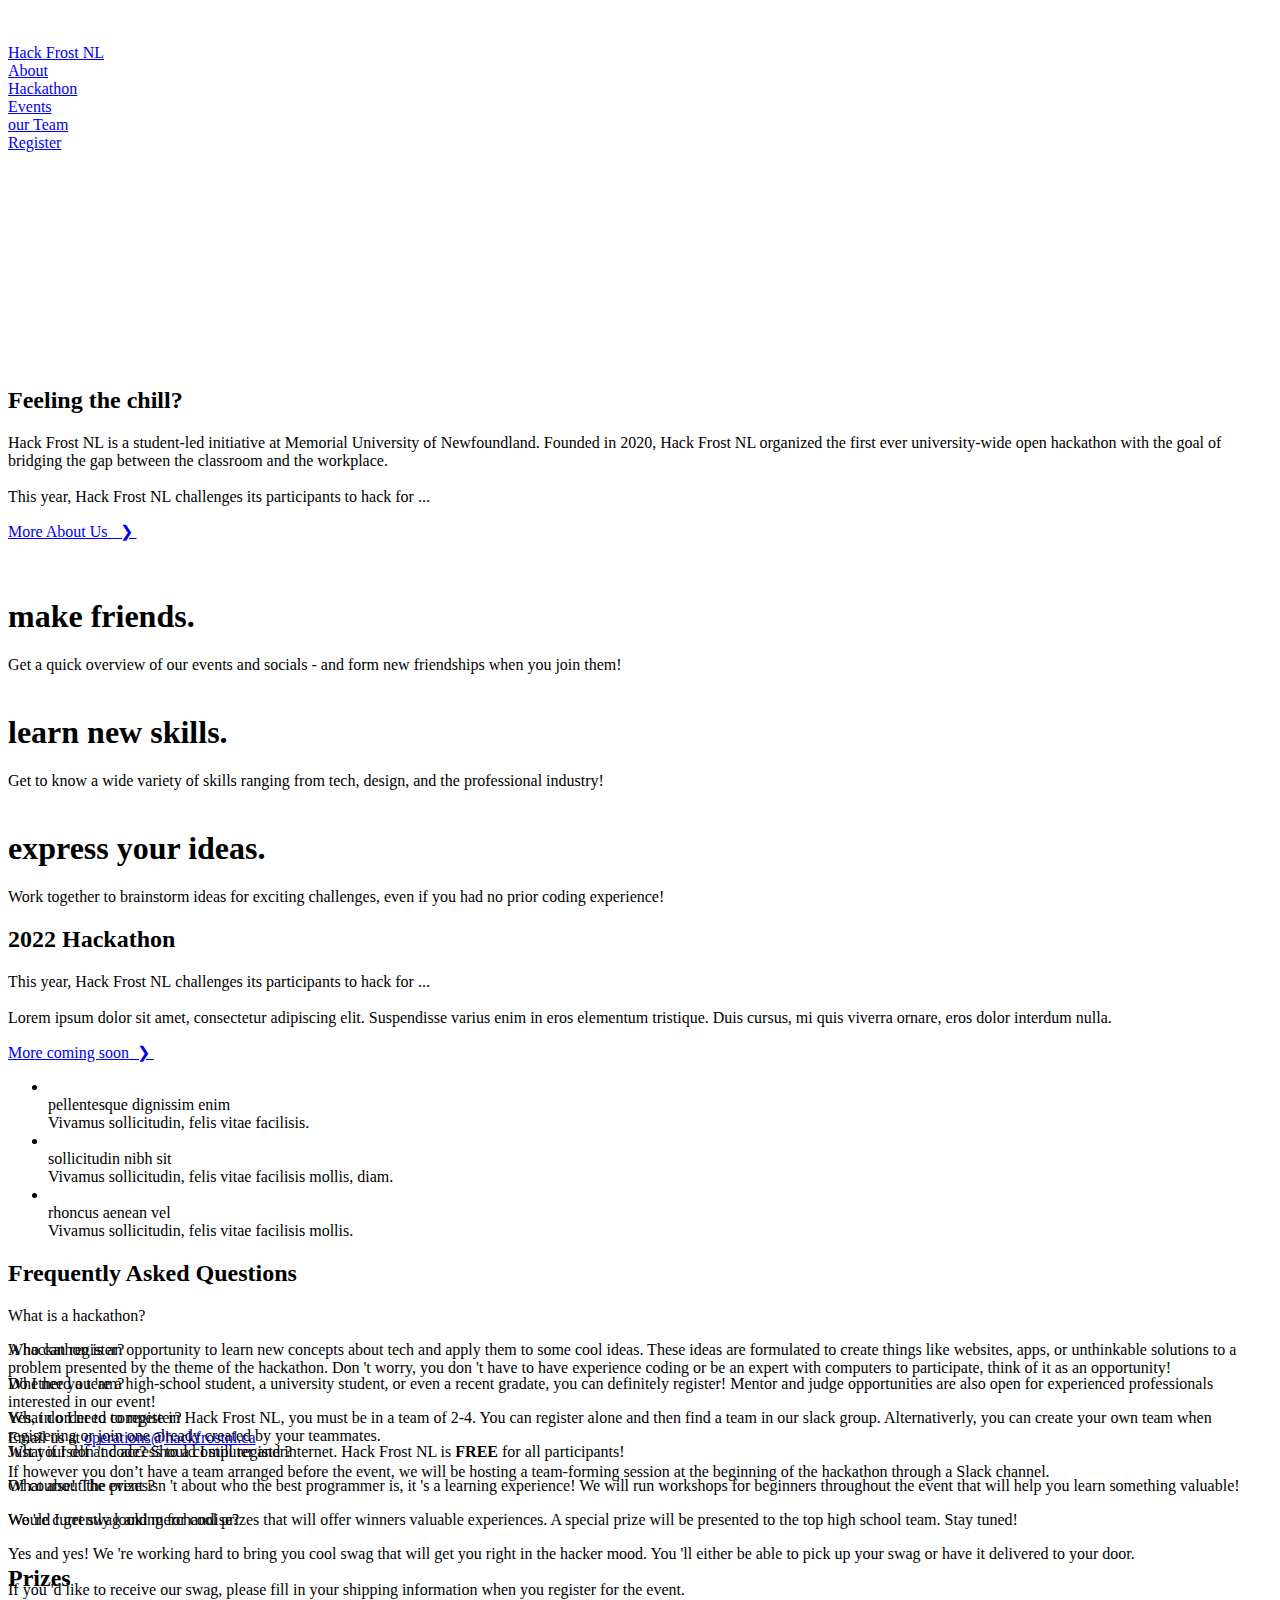
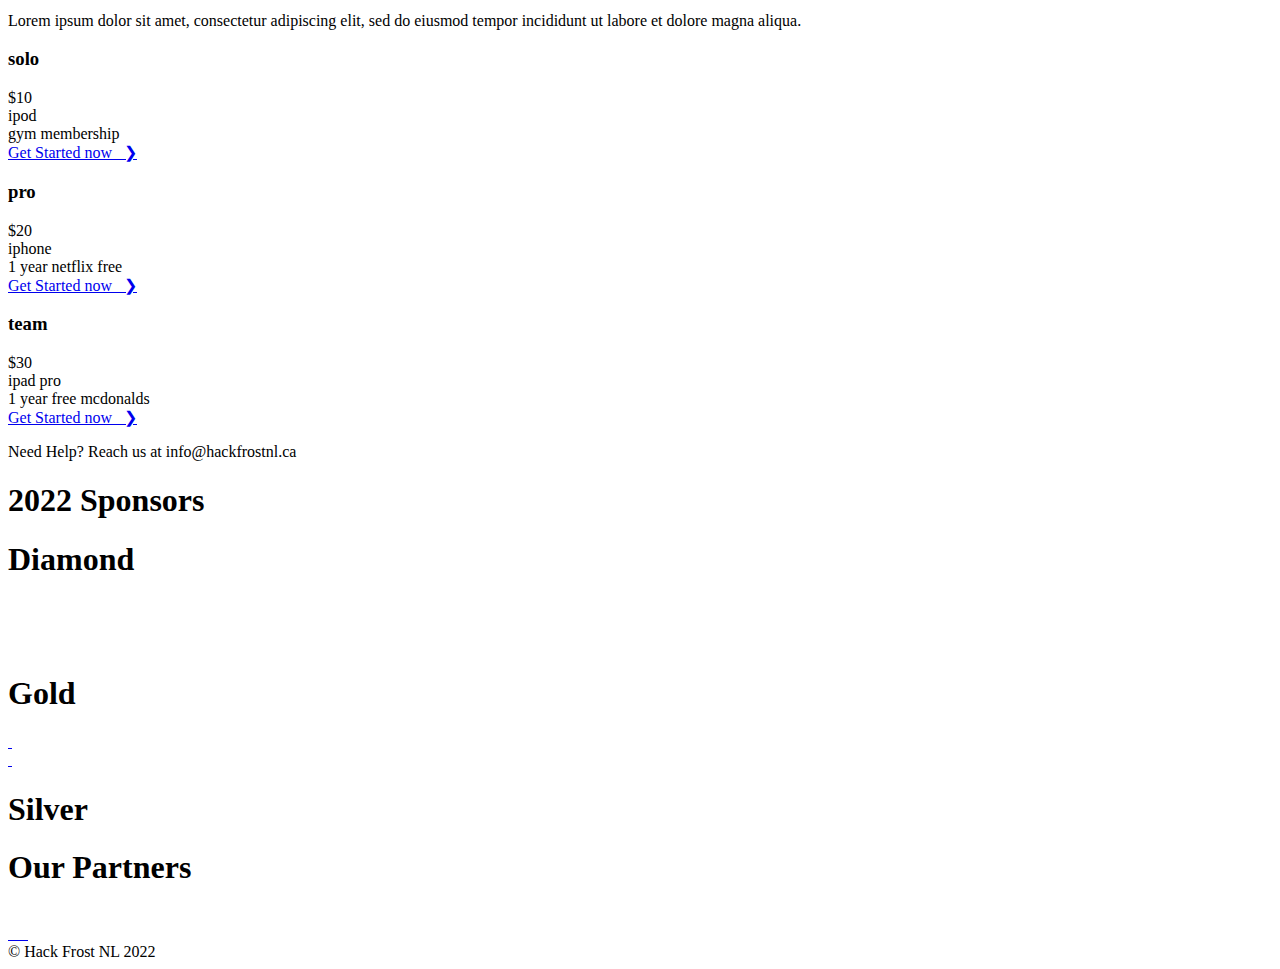
==== index.html @ 6a780b46 "Add files via upload" ====
<!DOCTYPE html>
<!-- This site was created in Webflow. http://www.webflow.com -->
<!-- Last Published: Mon Jan 17 2022 22:49:25 GMT+0000 (Coordinated Universal Time) -->
<html data-wf-domain="hackfrost-2022.webflow.io" data-wf-page="61a4808addbc083f709024c3" data-wf-site="61a4808addbc08ab609024ba" data-wf-status="1">
    <head>
        <meta charset="utf-8"/>
        <title>Terminal Responsive Website Template | Webflow Templates</title>
        <meta content="width=device-width, initial-scale=1" name="viewport"/>
        <meta content="Webflow" name="generator"/>
        <link href="https://uploads-ssl.webflow.com/61a4808addbc08ab609024ba/css/hackfrost-2022.webflow.ec57c3ea1.css" rel="stylesheet" type="text/css"/>
        <script src="https://ajax.googleapis.com/ajax/libs/webfont/1.6.26/webfont.js" type="text/javascript"></script>
        <script type="text/javascript">
            WebFont.load({
                google: {
                    families: ["Open Sans:300,300italic,400,400italic,600,600italic,700,700italic,800,800italic", "Montserrat:100,100italic,200,200italic,300,300italic,400,400italic,500,500italic,600,600italic,700,700italic,800,800italic,900,900italic", "Roboto:300,regular,500", "Roboto Slab:100,300,regular", "Roboto Condensed:regular,700", "Josefin Sans:100,200,300,regular,500,600,700"]
                }
            });
        </script>
        <!--[if lt IE 9]><script src="https://cdnjs.cloudflare.com/ajax/libs/html5shiv/3.7.3/html5shiv.min.js" type="text/javascript"></script><![endif]-->
        <script type="text/javascript">
            !function(o, c) {
                var n = c.documentElement
                  , t = " w-mod-";
                n.className += t + "js",
                ("ontouchstart"in o || o.DocumentTouch && c instanceof DocumentTouch) && (n.className += t + "touch")
            }(window, document);
        </script>
        <link href="https://uploads-ssl.webflow.com/61a4808addbc08ab609024ba/61a4808addbc0895009024c2_New%20icon.ico" rel="shortcut icon" type="image/x-icon"/>
        <link href="https://uploads-ssl.webflow.com/61a4808addbc08ab609024ba/61a4808addbc0864e09024d0_terminal-webclip.png" rel="apple-touch-icon"/>
    </head>
    <body>
        <div data-collapse="medium" data-animation="default" data-duration="400" data-easing="ease" data-easing2="ease" role="banner" class="navbar w-nav">
            <div class="div-block-4">
                <div class="nav-wrapper w-clearfix">
                    <div class="div-block-5">
                        <a href="/" data-w-id="ff1a1963-7598-8988-7259-1ef8862613ef" aria-current="page" class="nav-logo-link w-nav-brand w--current">
                            <div class="nav-logo nl-cream">
                                <img src="https://uploads-ssl.webflow.com/61a4808addbc08ab609024ba/61e5d3aaf0c689486ba1bd38_nl-only-cream.svg" loading="lazy" height="40" alt="" class="nl-only"/>
                            </div>
                            <div class="nav-logo nl-yellow">
                                <img src="https://uploads-ssl.webflow.com/61a4808addbc08ab609024ba/61e5d3aac125478322a89c17_nl-only-yellow.svg" loading="lazy" height="40" alt="" class="nl-only"/>
                            </div>
                            <div class="nav-text">
                                <div class="text-block-5">Hack Frost NL</div>
                            </div>
                        </a>
                    </div>
                    <nav role="navigation" class="nav-menu w-nav-menu">
                        <a data-w-id="a39bfe9f-7b01-5926-5693-8d0dc4d0d4c0" href="/about" class="nav-link w-inline-block">
                            <div class="text-block-2">About</div>
                            <div class="underline"></div>
                        </a>
                        <a data-w-id="26818fc6-fd16-d55e-04c7-01cebee4ba81" href="/services" class="nav-link w-inline-block">
                            <div class="text-block-2">Hackathon</div>
                            <div class="underline"></div>
                        </a>
                        <a href="/services" class="nav-link w-inline-block">
                            <div class="text-block-2">Events</div>
                            <div class="underline"></div>
                        </a>
                        <a data-w-id="58a608dc-7138-5cc8-3043-a28d31653e6a" href="/contact" class="nav-link w-inline-block">
                            <div class="text-block-2">our Team</div>
                            <div class="underline"></div>
                        </a>
                        <a href="#" class="button nav-button w-inline-block">
                            <div class="text-block-3">Register</div>
                        </a>
                    </nav>
                    <div class="menu-button w-nav-button">
                        <div class="w-icon-nav-menu"></div>
                    </div>
                </div>
            </div>
        </div>
        <div class="section hero wf-section">
            <div class="banner">
                <div class="container-5 w-container">
                    <div class="wrap">
                        <h1 data-w-id="e3e5b603-7cb2-906c-b1b0-237ac2b2c8bf" style="opacity:0" class="huge-heading">Hack Frost NL</h1>
                        <div data-w-id="a28a30c2-056e-ba85-e709-03f1830ba166" style="opacity:0" class="tricolore">
                            <div class="dot red"></div>
                            <div class="dot blue"></div>
                            <div class="dot yellow"></div>
                        </div>
                        <div data-w-id="97fc13ad-da5a-e969-21f7-b9b4851ef7df" style="opacity:0" class="date-block">
                            <h1 class="event-date">february 18 - 20</h1>
                            <h1 class="event-year">2022</h1>
                        </div>
                    </div>
                    <div data-w-id="8e1ddad9-6831-2cf8-5880-2c8388039de1" style="opacity:0" class="div-block-6">
                        <a href="/sign-up" class="button home-button">Register</a>
                        <a href="/sign-up" class="button home-button">Sponsor Us</a>
                        <a href="/sign-up" class="button home-button discord">join discord</a>
                    </div>
                </div>
            </div>
        </div>
        <div id="learn-more" class="section darkgrey wf-section">
            <div class="w-container">
                <div class="w-row">
                    <div class="w-col w-col-8">
                        <h2 class="heading-4">
                            <strong class="bold-text black">Feeling the chill?</strong>
                        </h2>
                        <p class="paragraph">
                            Hack Frost NL is a student-led initiative at Memorial University of Newfoundland. Founded in 2020, Hack Frost NL organized the first ever university-wide open hackathon with the goal of bridging the gap between the classroom and the workplace.<br/>
                            <br/>This year, Hack Frost NL challenges its participants to hack for ...
                        </p>
                        <a href="/sign-up" class="more-info-link blue-text">More About Us   ❯ </a>
                    </div>
                    <div class="center w-col w-col-4">
                        <img src="https://uploads-ssl.webflow.com/61a4808addbc08ab609024ba/61a4808addbc0881879024e5_All-devices.png" sizes="(max-width: 479px) 64vw, (max-width: 767px) 46vw, (max-width: 991px) 229.328125px, 299.984375px" srcset="https://uploads-ssl.webflow.com/61a4808addbc08ab609024ba/61a4808addbc0881879024e5_All-devices-p-500x288.png 500w, https://uploads-ssl.webflow.com/61a4808addbc08ab609024ba/61a4808addbc0881879024e5_All-devices.png 1131w" alt="" class="all-devices-image"/>
                    </div>
                </div>
                <div class="columns w-row">
                    <div class="column w-col w-col-4">
                        <img src="https://uploads-ssl.webflow.com/61a4808addbc08ab609024ba/61e521ab1cac2e033564829d_icons8-connect.svg" loading="lazy" alt="" class="image-10"/>
                        <h1 class="heading-5">make friends.</h1>
                        <div class="text-block-4">Get a quick overview of our events and socials - and form new friendships when you join them!</div>
                    </div>
                    <div class="w-col w-col-4">
                        <img src="https://uploads-ssl.webflow.com/61a4808addbc08ab609024ba/61e521ab1cac2e98df64829e_icons8-binoculars.svg" loading="lazy" alt="" class="image-10"/>
                        <h1 class="heading-5">learn new skills.</h1>
                        <div class="text-block-4">Get to know a wide variety of skills ranging from tech, design, and the professional industry!</div>
                    </div>
                    <div class="w-col w-col-4">
                        <img src="https://uploads-ssl.webflow.com/61a4808addbc08ab609024ba/61e521ab654341f77d7ed5d6_icons8-idea.svg" loading="lazy" alt="" class="image-10"/>
                        <h1 class="heading-5">express your ideas.</h1>
                        <div class="text-block-4">Work together to brainstorm ideas for exciting challenges, even if you had no prior coding experience!</div>
                    </div>
                </div>
            </div>
        </div>
        <div class="section darkestgrey wf-section">
            <div class="w-container">
                <div>
                    <h2 class="heading-4">
                        <strong class="bold-text red-text">2022 Hackathon</strong>
                    </h2>
                    <p class="paragraph">
                        This year, Hack Frost NL challenges its participants to hack for ...<br/>
                        <br/>Lorem ipsum dolor sit amet, consectetur adipiscing elit. Suspendisse varius enim in eros elementum tristique. Duis cursus, mi quis viverra ornare, eros dolor interdum nulla.
                    </p>
                    <a href="/sign-up" class="more-info-link red-text">More coming soon  ❯ </a>
                    <ul role="list" class="feature-list w-list-unstyled">
                        <li class="feature-item w-clearfix">
                            <div class="feature-icon-wrapper">
                                <img src="https://uploads-ssl.webflow.com/61a4808addbc08ab609024ba/61a4808addbc086b5a9024d2_icon_55.png" width="30" alt="" class="feature-icon"/>
                            </div>
                            <div class="feature-text title">pellentesque dignissim enim</div>
                            <div class="feature-text">Vivamus sollicitudin, felis vitae facilisis.</div>
                        </li>
                        <li class="feature-item w-clearfix">
                            <div class="feature-icon-wrapper">
                                <img src="https://uploads-ssl.webflow.com/61a4808addbc08ab609024ba/61a4808addbc08476c9024cc_icon_51.png" width="30" alt="" class="feature-icon"/>
                            </div>
                            <div class="feature-text title">sollicitudin nibh sit</div>
                            <div class="feature-text">Vivamus sollicitudin, felis vitae facilisis mollis, diam.</div>
                        </li>
                        <li class="feature-item w-clearfix">
                            <div class="feature-icon-wrapper">
                                <img src="https://uploads-ssl.webflow.com/61a4808addbc08ab609024ba/61a4808addbc08b4149024d4_icon_53.png" width="30" alt="" class="feature-icon"/>
                            </div>
                            <div class="feature-text title">rhoncus aenean vel</div>
                            <div class="feature-text">Vivamus sollicitudin, felis vitae facilisis mollis.</div>
                        </li>
                    </ul>
                </div>
            </div>
        </div>
        <div class="section darkgrey wf-section">
            <div class="w-container">
                <div>
                    <h2 class="heading-4">
                        <strong class="bold-text black">Frequently Asked Questions</strong>
                    </h2>
                    <div class="faq-wrap">
                        <div data-w-id="51d94032-c25c-28f5-6bdd-f8a2046e3d2f" class="faq-question">
                            <div class="faq-plus-wrap">
                                <div class="faq-plus"></div>
                                <div class="faq-minus"></div>
                            </div>
                            <div class="text-block-6">What is a hackathon?</div>
                        </div>
                        <div style="height:0px" class="faq-answer">
                            <p class="paragraph-2">A hackathon is an opportunity to learn new concepts about tech and apply them to some cool ideas. These ideas are formulated to create things like websites, apps, or unthinkable solutions to a problem presented by the theme of the hackathon. Don &#x27;t worry, you don &#x27;t have to have experience coding or be an expert with computers to participate, think of it as an opportunity!</p>
                        </div>
                    </div>
                    <div class="faq-wrap">
                        <div data-w-id="64618997-6abb-5a6d-e6f6-6a8e8520afe1" class="faq-question">
                            <div class="faq-plus-wrap">
                                <div class="faq-plus"></div>
                                <div class="faq-minus"></div>
                            </div>
                            <div class="text-block-6">Who can register?</div>
                        </div>
                        <div style="height:0px" class="faq-answer">
                            <p class="paragraph-2">
                                Whether you &#x27;re a high-school student, a university student, or even a recent gradate, you can definitely register! Mentor and judge opportunities are also open for experienced professionals interested in our event!<br/>
                                <br/>
                                Email us at <a href="#" class="link">operations@hackfrostnl.ca</a>
                            </p>
                        </div>
                    </div>
                    <div class="faq-wrap">
                        <div data-w-id="ffc6d596-51b3-23ff-a1f8-4618a0d7f21b" class="faq-question">
                            <div class="faq-plus-wrap">
                                <div class="faq-plus"></div>
                                <div class="faq-minus"></div>
                            </div>
                            <div class="text-block-6">Do I need a team?</div>
                        </div>
                        <div style="height:0px" class="faq-answer">
                            <p class="paragraph-2">
                                Yes, in order to compete in Hack Frost NL, you must be in a team of 2-4. You can register alone and then find a team in our slack group. Alternativerly, you can create your own team when registering or join one already created by your teammates.<br/>
                                <br/>If however you don’t have a team arranged before the event, we will be hosting a team-forming session at the beginning of the hackathon through a Slack channel.
                            </p>
                        </div>
                    </div>
                    <div class="faq-wrap">
                        <div data-w-id="75a36358-7b34-6de6-4005-3530055f79c4" class="faq-question">
                            <div class="faq-plus-wrap">
                                <div class="faq-plus"></div>
                                <div class="faq-minus"></div>
                            </div>
                            <div class="text-block-6">What do I need to register?</div>
                        </div>
                        <div style="height:0px" class="faq-answer">
                            <p class="paragraph-2">
                                Just yourself and access to a computer and internet. Hack Frost NL is <strong>FREE</strong>
                                for all participants!
                            </p>
                        </div>
                    </div>
                    <div class="faq-wrap">
                        <div data-w-id="273f9f82-e03f-bd8c-b6bd-d6a9dd5ef42e" class="faq-question">
                            <div class="faq-plus-wrap">
                                <div class="faq-plus"></div>
                                <div class="faq-minus"></div>
                            </div>
                            <div class="text-block-6">What if I don &#x27;t code? Should I still register?</div>
                        </div>
                        <div style="height:0px" class="faq-answer">
                            <p class="paragraph-2">Of course! The event isn &#x27;t about who the best programmer is, it &#x27;s a learning experience! We will run workshops for beginners throughout the event that will help you learn something valuable!</p>
                        </div>
                    </div>
                    <div class="faq-wrap">
                        <div data-w-id="9db3cf04-a8cf-eff6-904d-dac85897337d" class="faq-question">
                            <div class="faq-plus-wrap">
                                <div class="faq-plus"></div>
                                <div class="faq-minus"></div>
                            </div>
                            <div class="text-block-6">What about the prizes?</div>
                        </div>
                        <div style="height:0px" class="faq-answer">
                            <p class="paragraph-2">We &#x27;re currently looking for cool prizes that will offer winners valuable experiences. A special prize will be presented to the top high school team. Stay tuned!</p>
                        </div>
                    </div>
                    <div class="faq-wrap">
                        <div data-w-id="c063a610-ee7b-8573-2dee-6a3c6d4d965f" class="faq-question">
                            <div class="faq-plus-wrap">
                                <div class="faq-plus"></div>
                                <div class="faq-minus"></div>
                            </div>
                            <div class="text-block-6">Would I get swag and merchandise?</div>
                        </div>
                        <div style="height:0px" class="faq-answer">
                            <p class="paragraph-2">
                                Yes and yes! We &#x27;re working hard to bring you cool swag that will get you right in the hacker mood. You &#x27;ll either be able to pick up your swag or have it delivered to your door.<br/>
                                <br/>If you &#x27;d like to receive our swag, please fill in your shipping information when you register for the event.
                            </p>
                        </div>
                    </div>
                </div>
            </div>
        </div>
        <div class="section black wf-section">
            <div class="w-container">
                <div class="title">
                    <h2>Prizes</h2>
                    <p>Lorem ipsum dolor sit amet, consectetur adipiscing elit, sed do eiusmod tempor incididunt ut labore et dolore magna aliqua.</p>
                </div>
                <div class="pricing-row w-row">
                    <div class="w-col w-col-4">
                        <div class="pricing-column">
                            <h3 class="plan-title">solo</h3>
                            <div class="price">$10</div>
                            <div class="price-feature-list">
                                <div class="price-feature">ipod</div>
                                <div class="price-feature">gym membership</div>
                            </div>
                            <a href="/sign-up" class="more-info-link pricing">Get Started now   ❯</a>
                        </div>
                    </div>
                    <div class="w-col w-col-4">
                        <div class="pricing-column">
                            <h3 class="plan-title pro">pro</h3>
                            <div class="price">$20</div>
                            <div class="price-feature-list">
                                <div class="price-feature">iphone</div>
                                <div class="price-feature">1 year netflix free</div>
                            </div>
                            <a href="/sign-up" class="more-info-link pricing">Get Started now   ❯</a>
                        </div>
                    </div>
                    <div class="w-col w-col-4">
                        <div class="pricing-column">
                            <h3 class="plan-title">team</h3>
                            <div class="price">$30</div>
                            <div class="price-feature-list">
                                <div class="price-feature">ipad pro</div>
                                <div class="price-feature">1 year free mcdonalds</div>
                            </div>
                            <a href="/sign-up" class="more-info-link pricing">Get Started now   ❯</a>
                        </div>
                    </div>
                </div>
                <p class="support">Need Help? Reach us at info@hackfrostnl.ca</p>
            </div>
        </div>
        <div class="section sign-up wf-section">
            <div class="w-container">
                <h1 class="small-heading">2022 Sponsors</h1>
            </div>
            <div>
                <div class="div-block-2">
                    <div class="container w-container">
                        <h1 class="small-heading">Diamond</h1>
                        <div class="div-block-3">
                            <a href="#" class="link-block w-inline-block">
                                <img src="https://uploads-ssl.webflow.com/61a4808addbc08ab609024ba/61dca4989908420aa53002bc_verafin.png" loading="lazy" alt="" class="image-2"/>
                            </a>
                        </div>
                        <div>
                            <a href="#" class="link-block w-inline-block">
                                <img src="https://uploads-ssl.webflow.com/61a4808addbc08ab609024ba/61dca4984d33f4fd9e5d2ac5_bounce.png" loading="lazy" alt="" class="image-3"/>
                            </a>
                        </div>
                        <div>
                            <a href="#" class="link-block w-inline-block">
                                <img src="https://uploads-ssl.webflow.com/61a4808addbc08ab609024ba/61dca68e0b416da1b7bb5ba9_Engr_Cntr_temp.png" loading="lazy" alt="" class="image-4"/>
                            </a>
                        </div>
                    </div>
                    <div class="container w-container">
                        <h1 class="small-heading subhead-home">Gold</h1>
                        <div>
                            <a href="#" class="link-block w-inline-block">
                                <img src="https://uploads-ssl.webflow.com/61a4808addbc08ab609024ba/61dca6d42436920efee31923_ieee_cf_logo.png" loading="lazy" sizes="(max-width: 479px) 92vw, 300px" srcset="https://uploads-ssl.webflow.com/61a4808addbc08ab609024ba/61dca6d42436920efee31923_ieee_cf_logo-p-500.png 500w, https://uploads-ssl.webflow.com/61a4808addbc08ab609024ba/61dca6d42436920efee31923_ieee_cf_logo.png 600w" alt="" class="image-5"/>
                            </a>
                            <a href="#" class="link-block w-inline-block">
                                <img src="https://uploads-ssl.webflow.com/61a4808addbc08ab609024ba/61dca6e7dd25fb965bcf131c_sequencebio.png" loading="lazy" sizes="(max-width: 479px) 92vw, 300px" srcset="https://uploads-ssl.webflow.com/61a4808addbc08ab609024ba/61dca6e7dd25fb965bcf131c_sequencebio-p-500.png 500w, https://uploads-ssl.webflow.com/61a4808addbc08ab609024ba/61dca6e7dd25fb965bcf131c_sequencebio-p-800.png 800w, https://uploads-ssl.webflow.com/61a4808addbc08ab609024ba/61dca6e7dd25fb965bcf131c_sequencebio-p-1080.png 1080w, https://uploads-ssl.webflow.com/61a4808addbc08ab609024ba/61dca6e7dd25fb965bcf131c_sequencebio-p-1600.png 1600w, https://uploads-ssl.webflow.com/61a4808addbc08ab609024ba/61dca6e7dd25fb965bcf131c_sequencebio-p-2000.png 2000w, https://uploads-ssl.webflow.com/61a4808addbc08ab609024ba/61dca6e7dd25fb965bcf131c_sequencebio-p-2600.png 2600w, https://uploads-ssl.webflow.com/61a4808addbc08ab609024ba/61dca6e7dd25fb965bcf131c_sequencebio.png 2967w" alt="" class="image-6"/>
                            </a>
                        </div>
                        <div>
                            <a href="#" class="link-block w-inline-block">
                                <img src="https://uploads-ssl.webflow.com/61a4808addbc08ab609024ba/61dca4980c36cd7b967a96c3_mun-ent.png" loading="lazy" sizes="(max-width: 479px) 92vw, 220px" srcset="https://uploads-ssl.webflow.com/61a4808addbc08ab609024ba/61dca4980c36cd7b967a96c3_mun-ent-p-500.png 500w, https://uploads-ssl.webflow.com/61a4808addbc08ab609024ba/61dca4980c36cd7b967a96c3_mun-ent-p-800.png 800w, https://uploads-ssl.webflow.com/61a4808addbc08ab609024ba/61dca4980c36cd7b967a96c3_mun-ent-p-1080.png 1080w, https://uploads-ssl.webflow.com/61a4808addbc08ab609024ba/61dca4980c36cd7b967a96c3_mun-ent-p-1600.png 1600w, https://uploads-ssl.webflow.com/61a4808addbc08ab609024ba/61dca4980c36cd7b967a96c3_mun-ent-p-2000.png 2000w, https://uploads-ssl.webflow.com/61a4808addbc08ab609024ba/61dca4980c36cd7b967a96c3_mun-ent.png 2193w" alt="" class="image-7"/>
                            </a>
                            <a href="#" class="link-block w-inline-block">
                                <img src="https://uploads-ssl.webflow.com/61a4808addbc08ab609024ba/61dca6f89a12bc450e179d7c_vision33.png" loading="lazy" alt="" class="image-8"/>
                            </a>
                        </div>
                    </div>
                    <div class="container w-container">
                        <h1 class="small-heading">Silver</h1>
                    </div>
                    <div class="container w-container">
                        <h1 class="small-heading">Our Partners</h1>
                    </div>
                </div>
            </div>
        </div>
        <footer id="Footer" class="section footer wf-section">
            <div class="container-3 w-container">
                <img src="https://uploads-ssl.webflow.com/61a4808addbc08ab609024ba/61dc996a2e34390ae0351dac_hfnl-cream.png" loading="lazy" sizes="(max-width: 479px) 83vw, 120.078125px" height="120" srcset="https://uploads-ssl.webflow.com/61a4808addbc08ab609024ba/61dc996a2e34390ae0351dac_hfnl-cream-p-500.png 500w, https://uploads-ssl.webflow.com/61a4808addbc08ab609024ba/61dc996a2e34390ae0351dac_hfnl-cream-p-800.png 800w, https://uploads-ssl.webflow.com/61a4808addbc08ab609024ba/61dc996a2e34390ae0351dac_hfnl-cream-p-1080.png 1080w, https://uploads-ssl.webflow.com/61a4808addbc08ab609024ba/61dc996a2e34390ae0351dac_hfnl-cream.png 1501w" alt="" class="image"/>
                <div class="div-block">
                    <a href="https://www.instagram.com/hackfrostnl/" target="_blank" class="social-link w-inline-block">
                        <img src="https://uploads-ssl.webflow.com/61a4808addbc08ab609024ba/61dc9e91ff6925b081942a77_icons8-instagram.svg" alt="" class="image-11"/>
                    </a>
                    <a href="https://www.facebook.com/hackfrostnl" target="_blank" class="social-link w-inline-block">
                        <img src="https://uploads-ssl.webflow.com/61a4808addbc08ab609024ba/61dc9e91181a789859d1f8bd_icons8-facebook-f.svg" alt="" class="image-12"/>
                    </a>
                    <a href="https://twitter.com/hackfrostnl" target="_blank" class="social-link w-inline-block">
                        <img src="https://uploads-ssl.webflow.com/61a4808addbc08ab609024ba/61dc9e916180aeefda7e6e0b_icons8-twitter.svg" alt="" class="image-13"/>
                    </a>
                    <a href="https://www.linkedin.com/company/hack-frost-nl/about/" target="_blank" class="social-link w-inline-block">
                        <img src="https://uploads-ssl.webflow.com/61a4808addbc08ab609024ba/61df9b41714a4a0050e8dc74_icons8-linkedin-2.svg" alt="" class="image-14"/>
                    </a>
                    <a href="https://www.youtube.com/channel/UCTbP245TTeFp3M-ODShyH4A" target="_blank" class="social-link w-inline-block">
                        <img src="https://uploads-ssl.webflow.com/61a4808addbc08ab609024ba/61df9b4238f96885932a63b4_icons8-youtube.svg" alt="" class="image-15"/>
                    </a>
                    <a href="https://github.com/HackFrostNL" target="_blank" class="social-link w-inline-block">
                        <img src="https://uploads-ssl.webflow.com/61a4808addbc08ab609024ba/61df9b42fb8c513bc841b387_icons8-github.svg" alt="" class="image-16"/>
                    </a>
                </div>
                <div class="div-block">
                    <div class="text-block">© Hack Frost NL 2022</div>
                </div>
            </div>
        </footer>
        <script src="https://d3e54v103j8qbb.cloudfront.net/js/jquery-3.5.1.min.dc5e7f18c8.js?site=61a4808addbc08ab609024ba" type="text/javascript" integrity="sha256-9/aliU8dGd2tb6OSsuzixeV4y/faTqgFtohetphbbj0=" crossorigin="anonymous"></script>
        <script src="https://uploads-ssl.webflow.com/61a4808addbc08ab609024ba/js/webflow.88179b40e.js" type="text/javascript"></script>
        <!--[if lte IE 9]><script src="//cdnjs.cloudflare.com/ajax/libs/placeholders/3.0.2/placeholders.min.js"></script><![endif]-->
    </body>
</html>
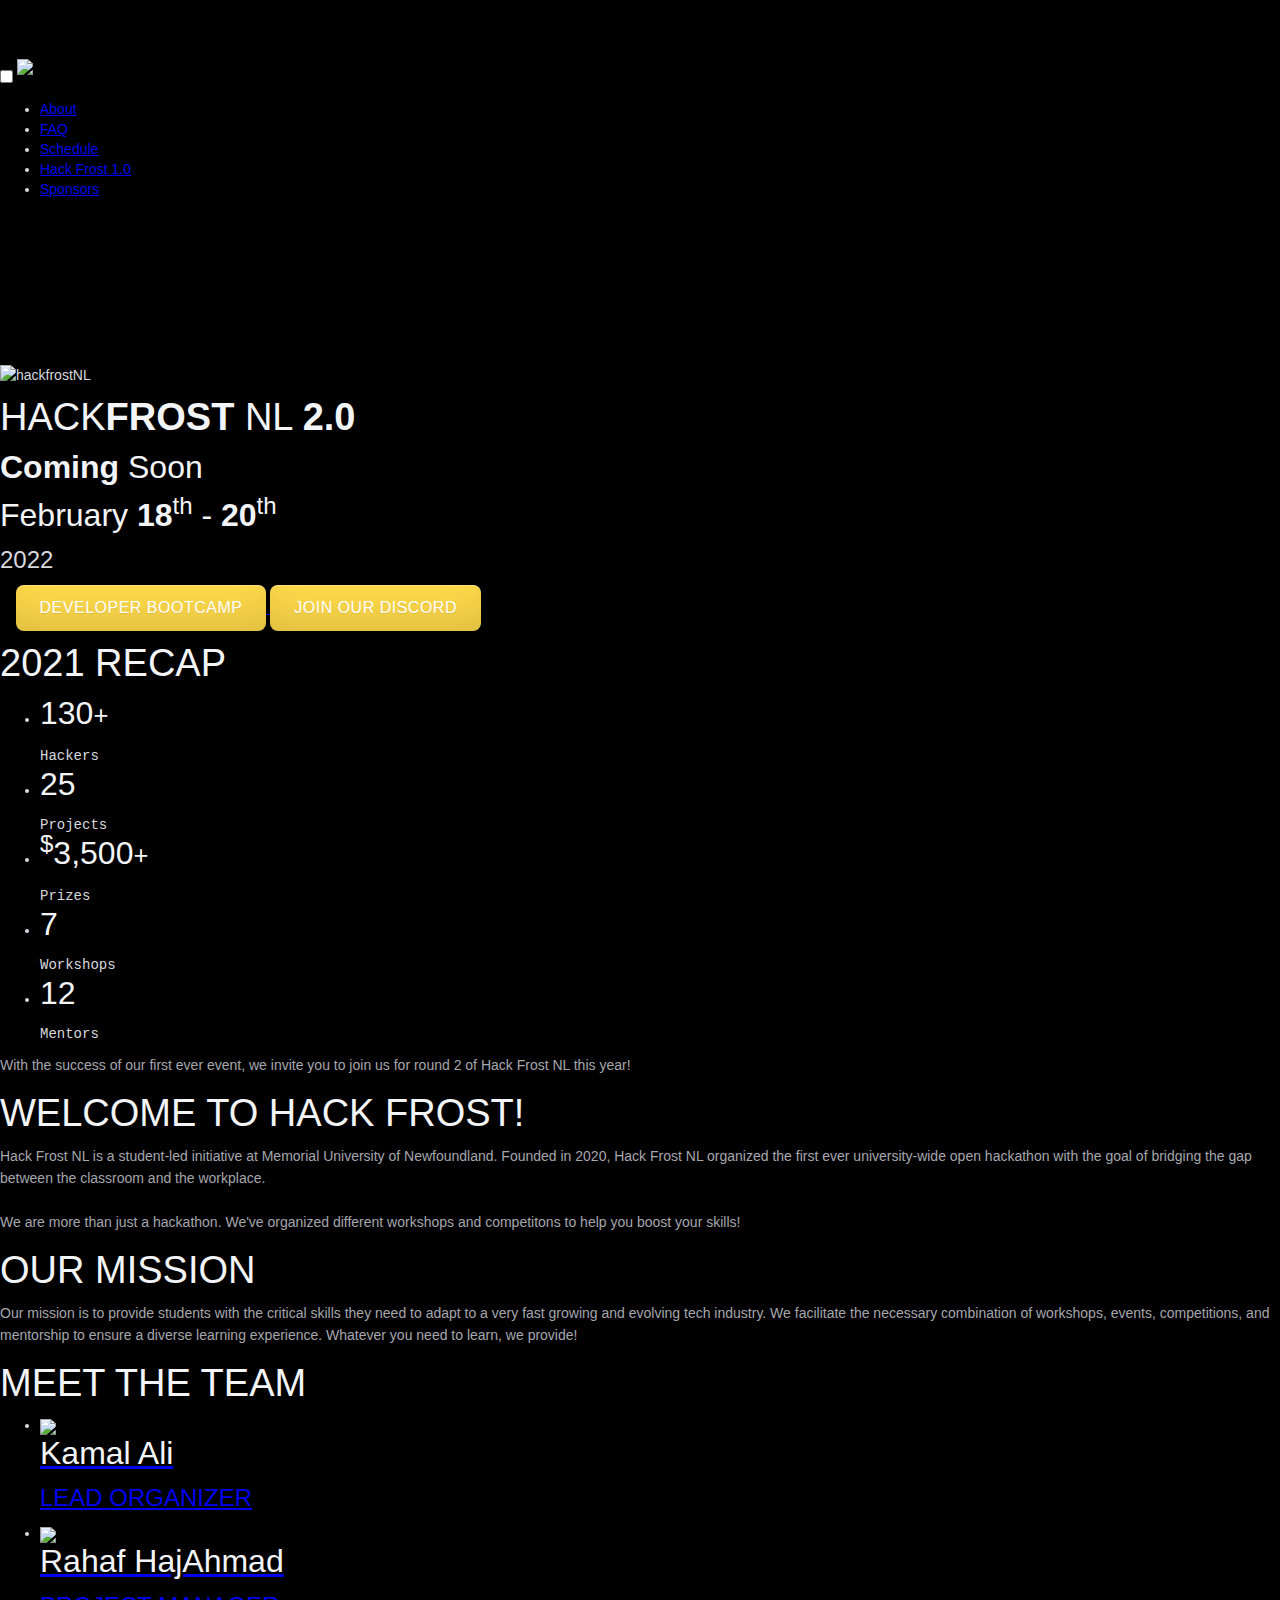
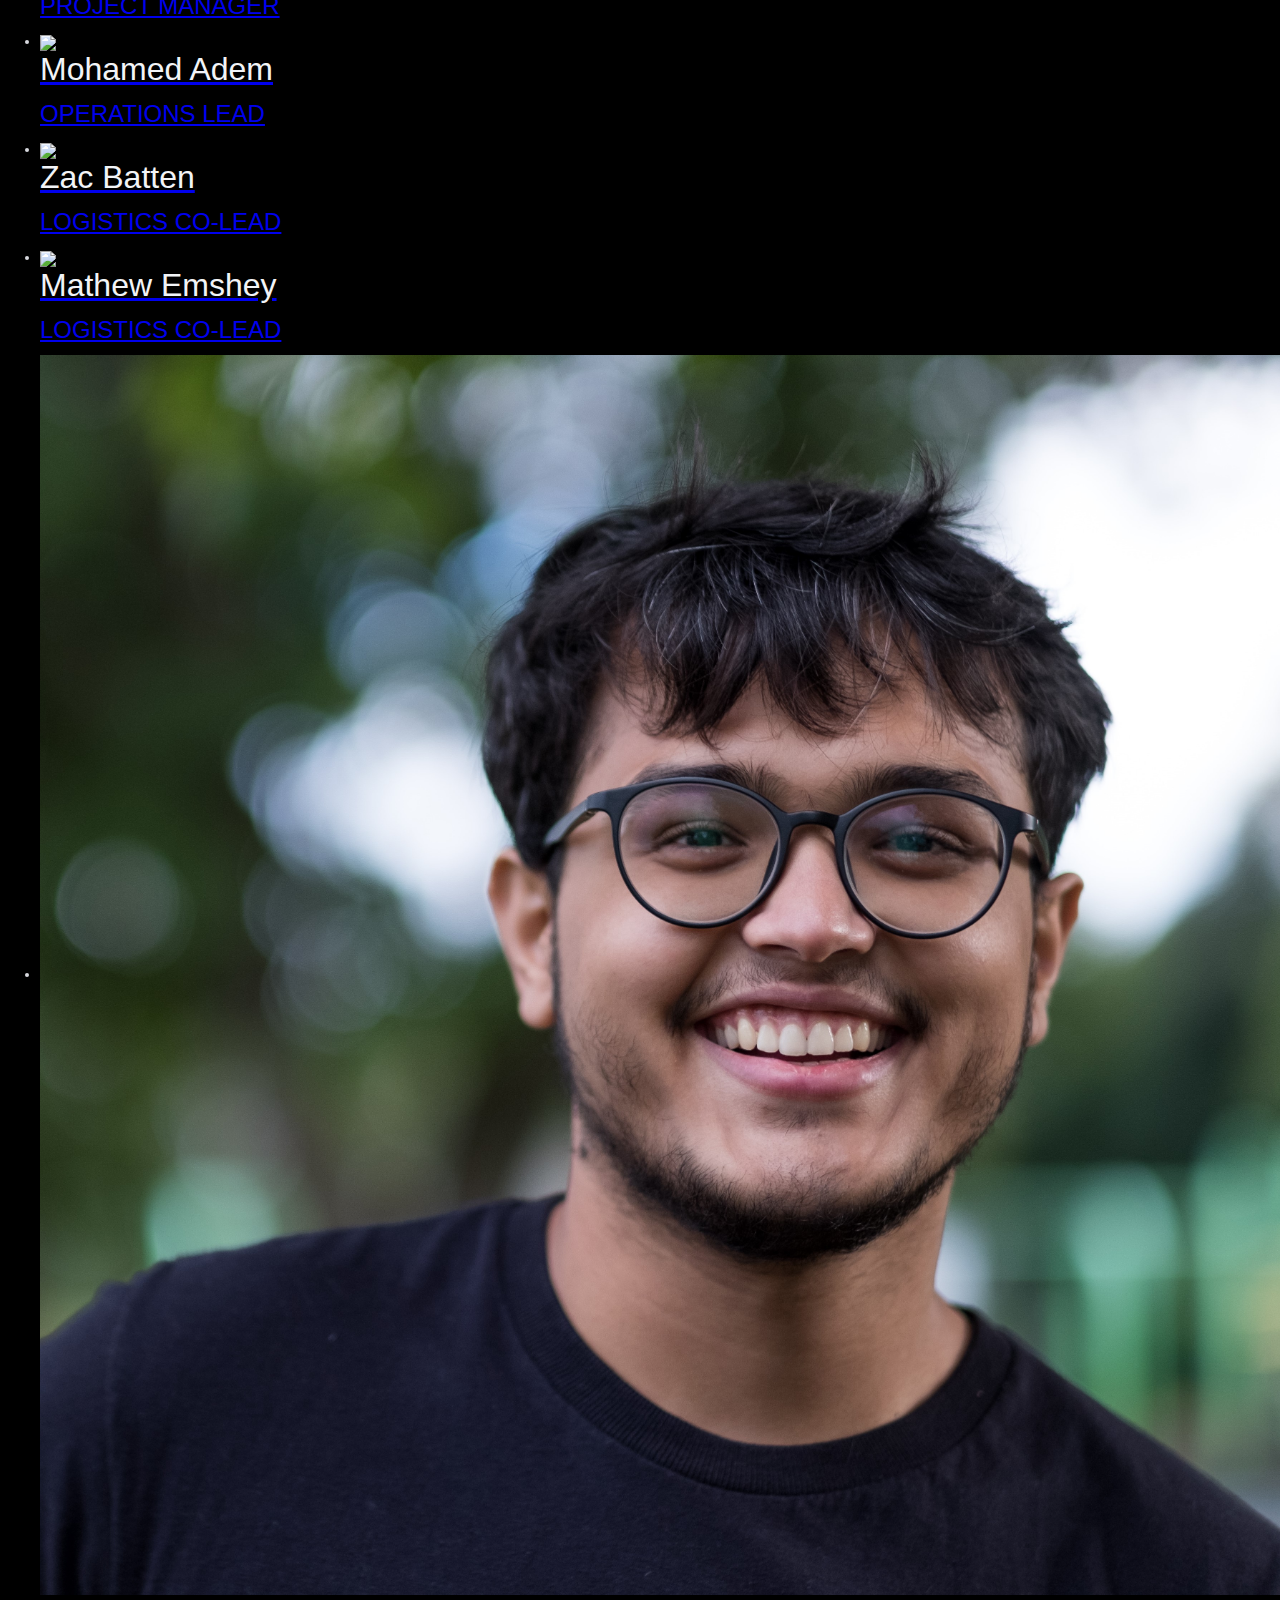
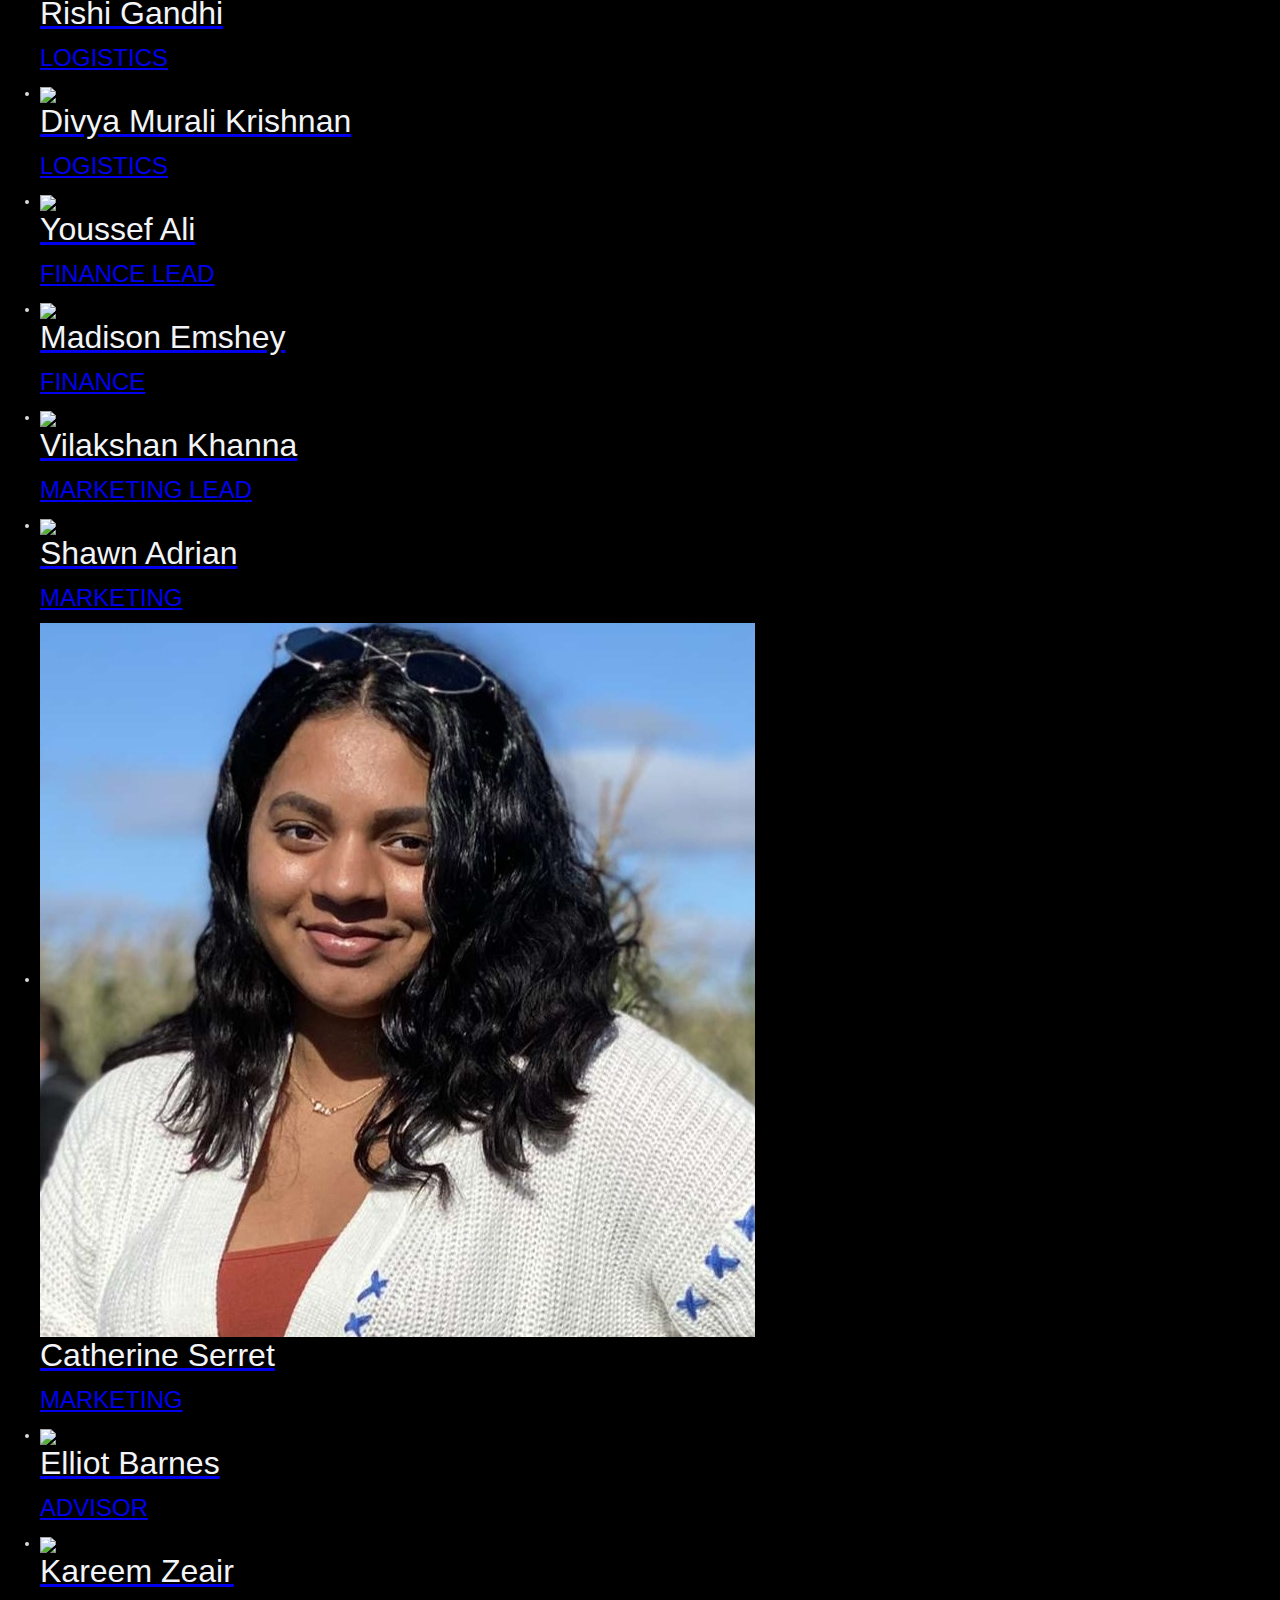
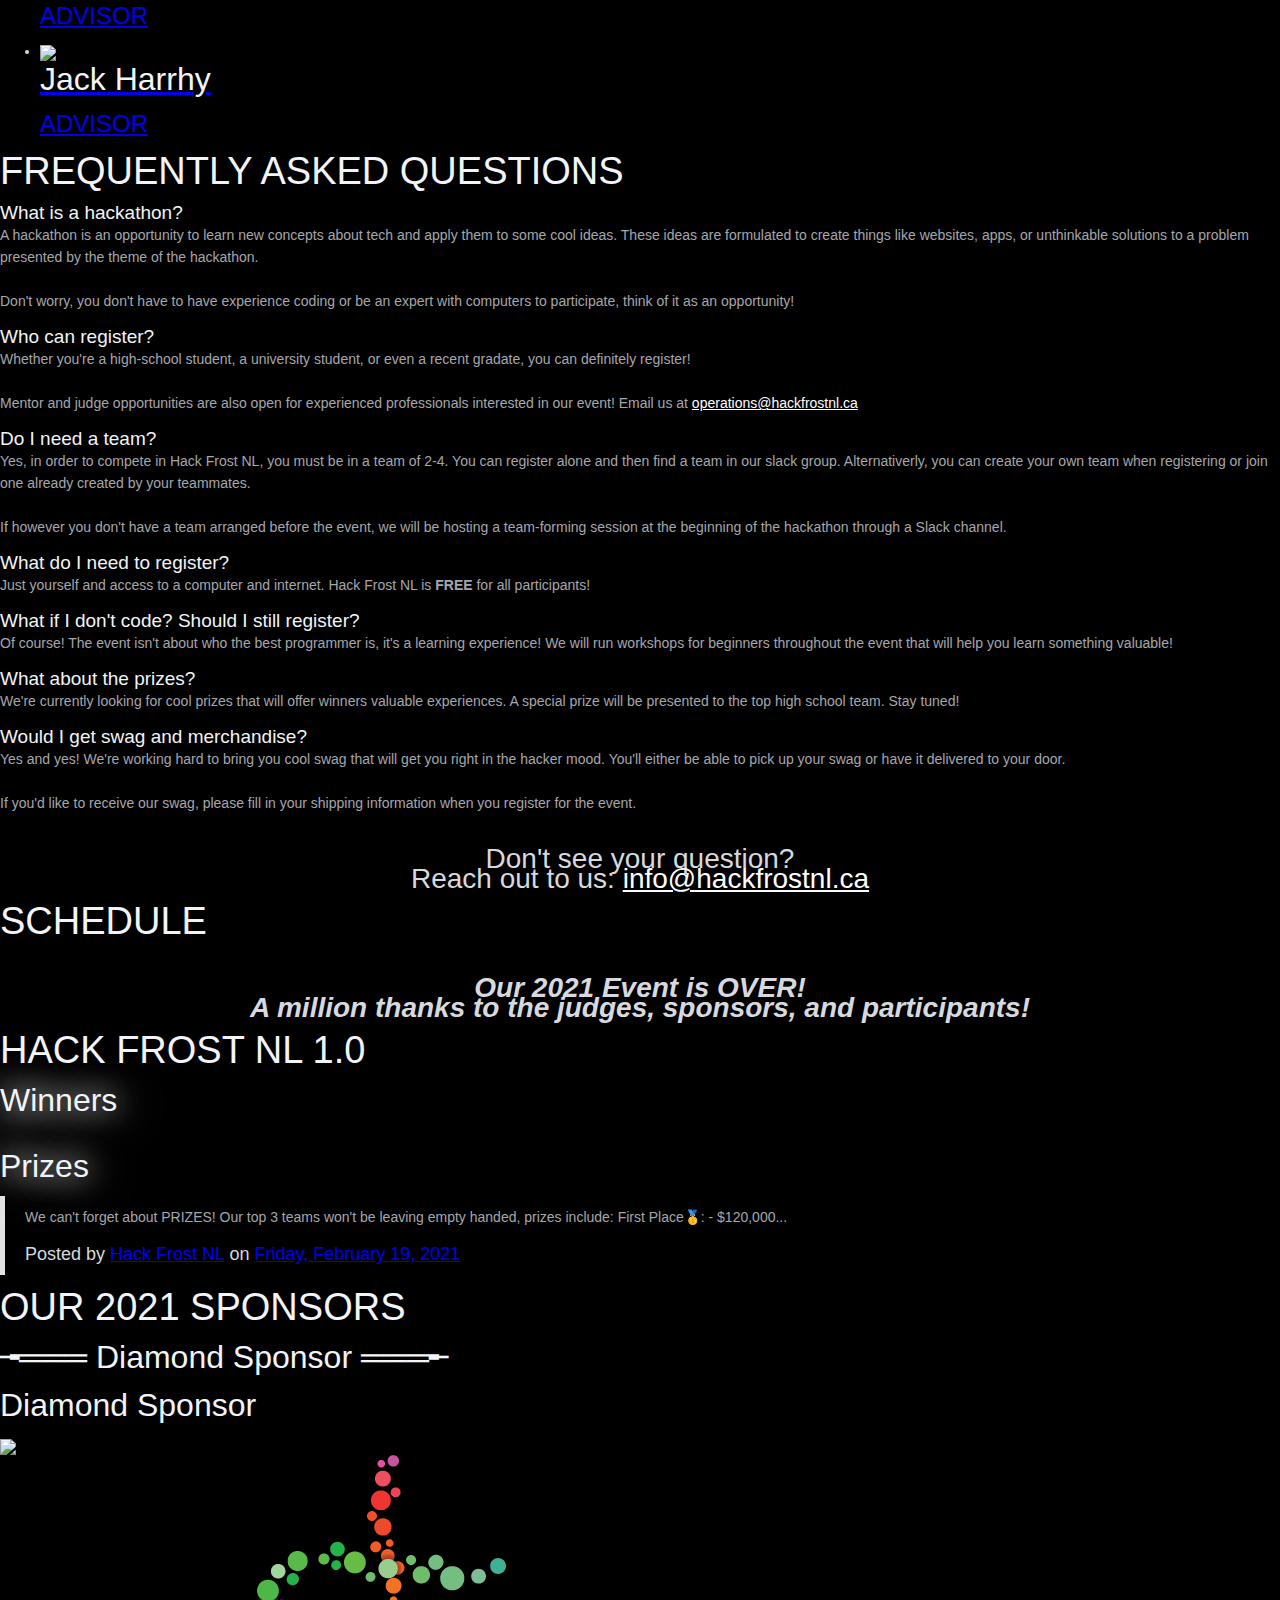
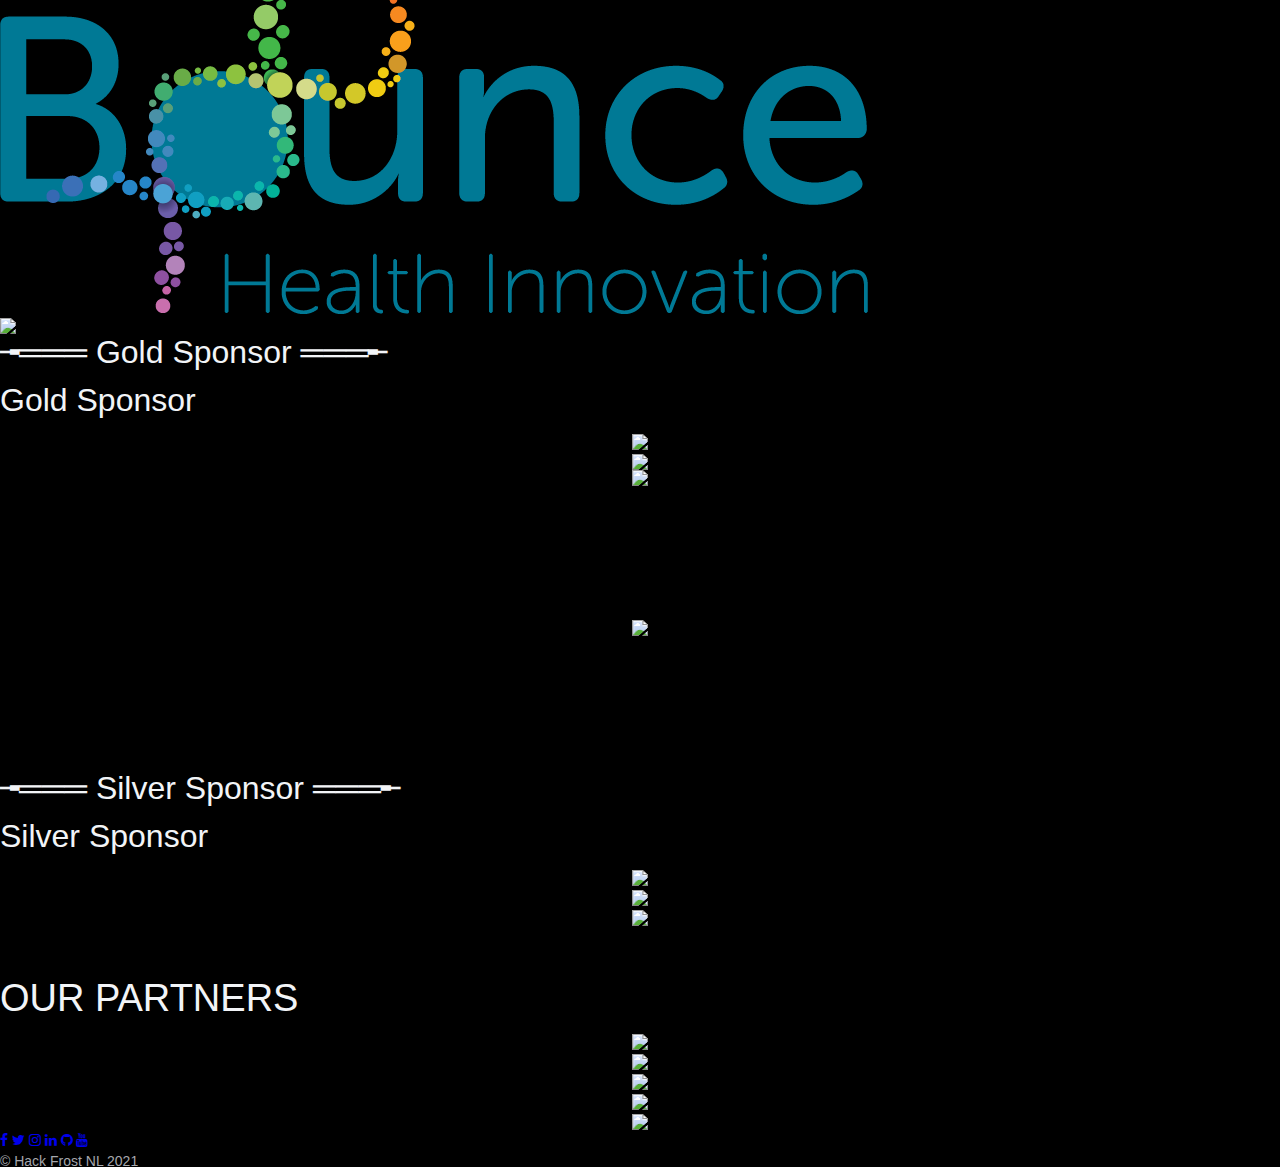
==== commit 84b654f6: "Update old team members" ====
--- a/index.html
+++ b/index.html
@@ -1,405 +1,558 @@
-<!DOCTYPE html>
-<!-- This site was created in Webflow. http://www.webflow.com -->
-<!-- Last Published: Mon Jan 17 2022 22:49:25 GMT+0000 (Coordinated Universal Time) -->
-<html data-wf-domain="hackfrost-2022.webflow.io" data-wf-page="61a4808addbc083f709024c3" data-wf-site="61a4808addbc08ab609024ba" data-wf-status="1">
-    <head>
-        <meta charset="utf-8"/>
-        <title>Terminal Responsive Website Template | Webflow Templates</title>
-        <meta content="width=device-width, initial-scale=1" name="viewport"/>
-        <meta content="Webflow" name="generator"/>
-        <link href="https://uploads-ssl.webflow.com/61a4808addbc08ab609024ba/css/hackfrost-2022.webflow.ec57c3ea1.css" rel="stylesheet" type="text/css"/>
-        <script src="https://ajax.googleapis.com/ajax/libs/webfont/1.6.26/webfont.js" type="text/javascript"></script>
-        <script type="text/javascript">
-            WebFont.load({
-                google: {
-                    families: ["Open Sans:300,300italic,400,400italic,600,600italic,700,700italic,800,800italic", "Montserrat:100,100italic,200,200italic,300,300italic,400,400italic,500,500italic,600,600italic,700,700italic,800,800italic,900,900italic", "Roboto:300,regular,500", "Roboto Slab:100,300,regular", "Roboto Condensed:regular,700", "Josefin Sans:100,200,300,regular,500,600,700"]
-                }
-            });
-        </script>
-        <!--[if lt IE 9]><script src="https://cdnjs.cloudflare.com/ajax/libs/html5shiv/3.7.3/html5shiv.min.js" type="text/javascript"></script><![endif]-->
-        <script type="text/javascript">
-            !function(o, c) {
-                var n = c.documentElement
-                  , t = " w-mod-";
-                n.className += t + "js",
-                ("ontouchstart"in o || o.DocumentTouch && c instanceof DocumentTouch) && (n.className += t + "touch")
-            }(window, document);
-        </script>
-        <link href="https://uploads-ssl.webflow.com/61a4808addbc08ab609024ba/61a4808addbc0895009024c2_New%20icon.ico" rel="shortcut icon" type="image/x-icon"/>
-        <link href="https://uploads-ssl.webflow.com/61a4808addbc08ab609024ba/61a4808addbc0864e09024d0_terminal-webclip.png" rel="apple-touch-icon"/>
-    </head>
-    <body>
-        <div data-collapse="medium" data-animation="default" data-duration="400" data-easing="ease" data-easing2="ease" role="banner" class="navbar w-nav">
-            <div class="div-block-4">
-                <div class="nav-wrapper w-clearfix">
-                    <div class="div-block-5">
-                        <a href="/" data-w-id="ff1a1963-7598-8988-7259-1ef8862613ef" aria-current="page" class="nav-logo-link w-nav-brand w--current">
-                            <div class="nav-logo nl-cream">
-                                <img src="https://uploads-ssl.webflow.com/61a4808addbc08ab609024ba/61e5d3aaf0c689486ba1bd38_nl-only-cream.svg" loading="lazy" height="40" alt="" class="nl-only"/>
-                            </div>
-                            <div class="nav-logo nl-yellow">
-                                <img src="https://uploads-ssl.webflow.com/61a4808addbc08ab609024ba/61e5d3aac125478322a89c17_nl-only-yellow.svg" loading="lazy" height="40" alt="" class="nl-only"/>
-                            </div>
-                            <div class="nav-text">
-                                <div class="text-block-5">Hack Frost NL</div>
-                            </div>
-                        </a>
-                    </div>
-                    <nav role="navigation" class="nav-menu w-nav-menu">
-                        <a data-w-id="a39bfe9f-7b01-5926-5693-8d0dc4d0d4c0" href="/about" class="nav-link w-inline-block">
-                            <div class="text-block-2">About</div>
-                            <div class="underline"></div>
-                        </a>
-                        <a data-w-id="26818fc6-fd16-d55e-04c7-01cebee4ba81" href="/services" class="nav-link w-inline-block">
-                            <div class="text-block-2">Hackathon</div>
-                            <div class="underline"></div>
-                        </a>
-                        <a href="/services" class="nav-link w-inline-block">
-                            <div class="text-block-2">Events</div>
-                            <div class="underline"></div>
-                        </a>
-                        <a data-w-id="58a608dc-7138-5cc8-3043-a28d31653e6a" href="/contact" class="nav-link w-inline-block">
-                            <div class="text-block-2">our Team</div>
-                            <div class="underline"></div>
-                        </a>
-                        <a href="#" class="button nav-button w-inline-block">
-                            <div class="text-block-3">Register</div>
-                        </a>
-                    </nav>
-                    <div class="menu-button w-nav-button">
-                        <div class="w-icon-nav-menu"></div>
-                    </div>
-                </div>
-            </div>
-        </div>
-        <div class="section hero wf-section">
-            <div class="banner">
-                <div class="container-5 w-container">
-                    <div class="wrap">
-                        <h1 data-w-id="e3e5b603-7cb2-906c-b1b0-237ac2b2c8bf" style="opacity:0" class="huge-heading">Hack Frost NL</h1>
-                        <div data-w-id="a28a30c2-056e-ba85-e709-03f1830ba166" style="opacity:0" class="tricolore">
-                            <div class="dot red"></div>
-                            <div class="dot blue"></div>
-                            <div class="dot yellow"></div>
-                        </div>
-                        <div data-w-id="97fc13ad-da5a-e969-21f7-b9b4851ef7df" style="opacity:0" class="date-block">
-                            <h1 class="event-date">february 18 - 20</h1>
-                            <h1 class="event-year">2022</h1>
-                        </div>
-                    </div>
-                    <div data-w-id="8e1ddad9-6831-2cf8-5880-2c8388039de1" style="opacity:0" class="div-block-6">
-                        <a href="/sign-up" class="button home-button">Register</a>
-                        <a href="/sign-up" class="button home-button">Sponsor Us</a>
-                        <a href="/sign-up" class="button home-button discord">join discord</a>
-                    </div>
-                </div>
-            </div>
-        </div>
-        <div id="learn-more" class="section darkgrey wf-section">
-            <div class="w-container">
-                <div class="w-row">
-                    <div class="w-col w-col-8">
-                        <h2 class="heading-4">
-                            <strong class="bold-text black">Feeling the chill?</strong>
-                        </h2>
-                        <p class="paragraph">
-                            Hack Frost NL is a student-led initiative at Memorial University of Newfoundland. Founded in 2020, Hack Frost NL organized the first ever university-wide open hackathon with the goal of bridging the gap between the classroom and the workplace.<br/>
-                            <br/>This year, Hack Frost NL challenges its participants to hack for ...
-                        </p>
-                        <a href="/sign-up" class="more-info-link blue-text">More About Us   ❯ </a>
-                    </div>
-                    <div class="center w-col w-col-4">
-                        <img src="https://uploads-ssl.webflow.com/61a4808addbc08ab609024ba/61a4808addbc0881879024e5_All-devices.png" sizes="(max-width: 479px) 64vw, (max-width: 767px) 46vw, (max-width: 991px) 229.328125px, 299.984375px" srcset="https://uploads-ssl.webflow.com/61a4808addbc08ab609024ba/61a4808addbc0881879024e5_All-devices-p-500x288.png 500w, https://uploads-ssl.webflow.com/61a4808addbc08ab609024ba/61a4808addbc0881879024e5_All-devices.png 1131w" alt="" class="all-devices-image"/>
-                    </div>
-                </div>
-                <div class="columns w-row">
-                    <div class="column w-col w-col-4">
-                        <img src="https://uploads-ssl.webflow.com/61a4808addbc08ab609024ba/61e521ab1cac2e033564829d_icons8-connect.svg" loading="lazy" alt="" class="image-10"/>
-                        <h1 class="heading-5">make friends.</h1>
-                        <div class="text-block-4">Get a quick overview of our events and socials - and form new friendships when you join them!</div>
-                    </div>
-                    <div class="w-col w-col-4">
-                        <img src="https://uploads-ssl.webflow.com/61a4808addbc08ab609024ba/61e521ab1cac2e98df64829e_icons8-binoculars.svg" loading="lazy" alt="" class="image-10"/>
-                        <h1 class="heading-5">learn new skills.</h1>
-                        <div class="text-block-4">Get to know a wide variety of skills ranging from tech, design, and the professional industry!</div>
-                    </div>
-                    <div class="w-col w-col-4">
-                        <img src="https://uploads-ssl.webflow.com/61a4808addbc08ab609024ba/61e521ab654341f77d7ed5d6_icons8-idea.svg" loading="lazy" alt="" class="image-10"/>
-                        <h1 class="heading-5">express your ideas.</h1>
-                        <div class="text-block-4">Work together to brainstorm ideas for exciting challenges, even if you had no prior coding experience!</div>
-                    </div>
-                </div>
-            </div>
-        </div>
-        <div class="section darkestgrey wf-section">
-            <div class="w-container">
-                <div>
-                    <h2 class="heading-4">
-                        <strong class="bold-text red-text">2022 Hackathon</strong>
-                    </h2>
-                    <p class="paragraph">
-                        This year, Hack Frost NL challenges its participants to hack for ...<br/>
-                        <br/>Lorem ipsum dolor sit amet, consectetur adipiscing elit. Suspendisse varius enim in eros elementum tristique. Duis cursus, mi quis viverra ornare, eros dolor interdum nulla.
-                    </p>
-                    <a href="/sign-up" class="more-info-link red-text">More coming soon  ❯ </a>
-                    <ul role="list" class="feature-list w-list-unstyled">
-                        <li class="feature-item w-clearfix">
-                            <div class="feature-icon-wrapper">
-                                <img src="https://uploads-ssl.webflow.com/61a4808addbc08ab609024ba/61a4808addbc086b5a9024d2_icon_55.png" width="30" alt="" class="feature-icon"/>
-                            </div>
-                            <div class="feature-text title">pellentesque dignissim enim</div>
-                            <div class="feature-text">Vivamus sollicitudin, felis vitae facilisis.</div>
-                        </li>
-                        <li class="feature-item w-clearfix">
-                            <div class="feature-icon-wrapper">
-                                <img src="https://uploads-ssl.webflow.com/61a4808addbc08ab609024ba/61a4808addbc08476c9024cc_icon_51.png" width="30" alt="" class="feature-icon"/>
-                            </div>
-                            <div class="feature-text title">sollicitudin nibh sit</div>
-                            <div class="feature-text">Vivamus sollicitudin, felis vitae facilisis mollis, diam.</div>
-                        </li>
-                        <li class="feature-item w-clearfix">
-                            <div class="feature-icon-wrapper">
-                                <img src="https://uploads-ssl.webflow.com/61a4808addbc08ab609024ba/61a4808addbc08b4149024d4_icon_53.png" width="30" alt="" class="feature-icon"/>
-                            </div>
-                            <div class="feature-text title">rhoncus aenean vel</div>
-                            <div class="feature-text">Vivamus sollicitudin, felis vitae facilisis mollis.</div>
-                        </li>
-                    </ul>
-                </div>
-            </div>
-        </div>
-        <div class="section darkgrey wf-section">
-            <div class="w-container">
-                <div>
-                    <h2 class="heading-4">
-                        <strong class="bold-text black">Frequently Asked Questions</strong>
-                    </h2>
-                    <div class="faq-wrap">
-                        <div data-w-id="51d94032-c25c-28f5-6bdd-f8a2046e3d2f" class="faq-question">
-                            <div class="faq-plus-wrap">
-                                <div class="faq-plus"></div>
-                                <div class="faq-minus"></div>
-                            </div>
-                            <div class="text-block-6">What is a hackathon?</div>
-                        </div>
-                        <div style="height:0px" class="faq-answer">
-                            <p class="paragraph-2">A hackathon is an opportunity to learn new concepts about tech and apply them to some cool ideas. These ideas are formulated to create things like websites, apps, or unthinkable solutions to a problem presented by the theme of the hackathon. Don &#x27;t worry, you don &#x27;t have to have experience coding or be an expert with computers to participate, think of it as an opportunity!</p>
-                        </div>
-                    </div>
-                    <div class="faq-wrap">
-                        <div data-w-id="64618997-6abb-5a6d-e6f6-6a8e8520afe1" class="faq-question">
-                            <div class="faq-plus-wrap">
-                                <div class="faq-plus"></div>
-                                <div class="faq-minus"></div>
-                            </div>
-                            <div class="text-block-6">Who can register?</div>
-                        </div>
-                        <div style="height:0px" class="faq-answer">
-                            <p class="paragraph-2">
-                                Whether you &#x27;re a high-school student, a university student, or even a recent gradate, you can definitely register! Mentor and judge opportunities are also open for experienced professionals interested in our event!<br/>
-                                <br/>
-                                Email us at <a href="#" class="link">operations@hackfrostnl.ca</a>
-                            </p>
-                        </div>
-                    </div>
-                    <div class="faq-wrap">
-                        <div data-w-id="ffc6d596-51b3-23ff-a1f8-4618a0d7f21b" class="faq-question">
-                            <div class="faq-plus-wrap">
-                                <div class="faq-plus"></div>
-                                <div class="faq-minus"></div>
-                            </div>
-                            <div class="text-block-6">Do I need a team?</div>
-                        </div>
-                        <div style="height:0px" class="faq-answer">
-                            <p class="paragraph-2">
-                                Yes, in order to compete in Hack Frost NL, you must be in a team of 2-4. You can register alone and then find a team in our slack group. Alternativerly, you can create your own team when registering or join one already created by your teammates.<br/>
-                                <br/>If however you don’t have a team arranged before the event, we will be hosting a team-forming session at the beginning of the hackathon through a Slack channel.
-                            </p>
-                        </div>
-                    </div>
-                    <div class="faq-wrap">
-                        <div data-w-id="75a36358-7b34-6de6-4005-3530055f79c4" class="faq-question">
-                            <div class="faq-plus-wrap">
-                                <div class="faq-plus"></div>
-                                <div class="faq-minus"></div>
-                            </div>
-                            <div class="text-block-6">What do I need to register?</div>
-                        </div>
-                        <div style="height:0px" class="faq-answer">
-                            <p class="paragraph-2">
-                                Just yourself and access to a computer and internet. Hack Frost NL is <strong>FREE</strong>
-                                for all participants!
-                            </p>
-                        </div>
-                    </div>
-                    <div class="faq-wrap">
-                        <div data-w-id="273f9f82-e03f-bd8c-b6bd-d6a9dd5ef42e" class="faq-question">
-                            <div class="faq-plus-wrap">
-                                <div class="faq-plus"></div>
-                                <div class="faq-minus"></div>
-                            </div>
-                            <div class="text-block-6">What if I don &#x27;t code? Should I still register?</div>
-                        </div>
-                        <div style="height:0px" class="faq-answer">
-                            <p class="paragraph-2">Of course! The event isn &#x27;t about who the best programmer is, it &#x27;s a learning experience! We will run workshops for beginners throughout the event that will help you learn something valuable!</p>
-                        </div>
-                    </div>
-                    <div class="faq-wrap">
-                        <div data-w-id="9db3cf04-a8cf-eff6-904d-dac85897337d" class="faq-question">
-                            <div class="faq-plus-wrap">
-                                <div class="faq-plus"></div>
-                                <div class="faq-minus"></div>
-                            </div>
-                            <div class="text-block-6">What about the prizes?</div>
-                        </div>
-                        <div style="height:0px" class="faq-answer">
-                            <p class="paragraph-2">We &#x27;re currently looking for cool prizes that will offer winners valuable experiences. A special prize will be presented to the top high school team. Stay tuned!</p>
-                        </div>
-                    </div>
-                    <div class="faq-wrap">
-                        <div data-w-id="c063a610-ee7b-8573-2dee-6a3c6d4d965f" class="faq-question">
-                            <div class="faq-plus-wrap">
-                                <div class="faq-plus"></div>
-                                <div class="faq-minus"></div>
-                            </div>
-                            <div class="text-block-6">Would I get swag and merchandise?</div>
-                        </div>
-                        <div style="height:0px" class="faq-answer">
-                            <p class="paragraph-2">
-                                Yes and yes! We &#x27;re working hard to bring you cool swag that will get you right in the hacker mood. You &#x27;ll either be able to pick up your swag or have it delivered to your door.<br/>
-                                <br/>If you &#x27;d like to receive our swag, please fill in your shipping information when you register for the event.
-                            </p>
-                        </div>
-                    </div>
-                </div>
-            </div>
-        </div>
-        <div class="section black wf-section">
-            <div class="w-container">
-                <div class="title">
-                    <h2>Prizes</h2>
-                    <p>Lorem ipsum dolor sit amet, consectetur adipiscing elit, sed do eiusmod tempor incididunt ut labore et dolore magna aliqua.</p>
-                </div>
-                <div class="pricing-row w-row">
-                    <div class="w-col w-col-4">
-                        <div class="pricing-column">
-                            <h3 class="plan-title">solo</h3>
-                            <div class="price">$10</div>
-                            <div class="price-feature-list">
-                                <div class="price-feature">ipod</div>
-                                <div class="price-feature">gym membership</div>
-                            </div>
-                            <a href="/sign-up" class="more-info-link pricing">Get Started now   ❯</a>
-                        </div>
-                    </div>
-                    <div class="w-col w-col-4">
-                        <div class="pricing-column">
-                            <h3 class="plan-title pro">pro</h3>
-                            <div class="price">$20</div>
-                            <div class="price-feature-list">
-                                <div class="price-feature">iphone</div>
-                                <div class="price-feature">1 year netflix free</div>
-                            </div>
-                            <a href="/sign-up" class="more-info-link pricing">Get Started now   ❯</a>
-                        </div>
-                    </div>
-                    <div class="w-col w-col-4">
-                        <div class="pricing-column">
-                            <h3 class="plan-title">team</h3>
-                            <div class="price">$30</div>
-                            <div class="price-feature-list">
-                                <div class="price-feature">ipad pro</div>
-                                <div class="price-feature">1 year free mcdonalds</div>
-                            </div>
-                            <a href="/sign-up" class="more-info-link pricing">Get Started now   ❯</a>
-                        </div>
-                    </div>
-                </div>
-                <p class="support">Need Help? Reach us at info@hackfrostnl.ca</p>
-            </div>
-        </div>
-        <div class="section sign-up wf-section">
-            <div class="w-container">
-                <h1 class="small-heading">2022 Sponsors</h1>
-            </div>
-            <div>
-                <div class="div-block-2">
-                    <div class="container w-container">
-                        <h1 class="small-heading">Diamond</h1>
-                        <div class="div-block-3">
-                            <a href="#" class="link-block w-inline-block">
-                                <img src="https://uploads-ssl.webflow.com/61a4808addbc08ab609024ba/61dca4989908420aa53002bc_verafin.png" loading="lazy" alt="" class="image-2"/>
-                            </a>
-                        </div>
-                        <div>
-                            <a href="#" class="link-block w-inline-block">
-                                <img src="https://uploads-ssl.webflow.com/61a4808addbc08ab609024ba/61dca4984d33f4fd9e5d2ac5_bounce.png" loading="lazy" alt="" class="image-3"/>
-                            </a>
-                        </div>
-                        <div>
-                            <a href="#" class="link-block w-inline-block">
-                                <img src="https://uploads-ssl.webflow.com/61a4808addbc08ab609024ba/61dca68e0b416da1b7bb5ba9_Engr_Cntr_temp.png" loading="lazy" alt="" class="image-4"/>
-                            </a>
-                        </div>
-                    </div>
-                    <div class="container w-container">
-                        <h1 class="small-heading subhead-home">Gold</h1>
-                        <div>
-                            <a href="#" class="link-block w-inline-block">
-                                <img src="https://uploads-ssl.webflow.com/61a4808addbc08ab609024ba/61dca6d42436920efee31923_ieee_cf_logo.png" loading="lazy" sizes="(max-width: 479px) 92vw, 300px" srcset="https://uploads-ssl.webflow.com/61a4808addbc08ab609024ba/61dca6d42436920efee31923_ieee_cf_logo-p-500.png 500w, https://uploads-ssl.webflow.com/61a4808addbc08ab609024ba/61dca6d42436920efee31923_ieee_cf_logo.png 600w" alt="" class="image-5"/>
-                            </a>
-                            <a href="#" class="link-block w-inline-block">
-                                <img src="https://uploads-ssl.webflow.com/61a4808addbc08ab609024ba/61dca6e7dd25fb965bcf131c_sequencebio.png" loading="lazy" sizes="(max-width: 479px) 92vw, 300px" srcset="https://uploads-ssl.webflow.com/61a4808addbc08ab609024ba/61dca6e7dd25fb965bcf131c_sequencebio-p-500.png 500w, https://uploads-ssl.webflow.com/61a4808addbc08ab609024ba/61dca6e7dd25fb965bcf131c_sequencebio-p-800.png 800w, https://uploads-ssl.webflow.com/61a4808addbc08ab609024ba/61dca6e7dd25fb965bcf131c_sequencebio-p-1080.png 1080w, https://uploads-ssl.webflow.com/61a4808addbc08ab609024ba/61dca6e7dd25fb965bcf131c_sequencebio-p-1600.png 1600w, https://uploads-ssl.webflow.com/61a4808addbc08ab609024ba/61dca6e7dd25fb965bcf131c_sequencebio-p-2000.png 2000w, https://uploads-ssl.webflow.com/61a4808addbc08ab609024ba/61dca6e7dd25fb965bcf131c_sequencebio-p-2600.png 2600w, https://uploads-ssl.webflow.com/61a4808addbc08ab609024ba/61dca6e7dd25fb965bcf131c_sequencebio.png 2967w" alt="" class="image-6"/>
-                            </a>
-                        </div>
-                        <div>
-                            <a href="#" class="link-block w-inline-block">
-                                <img src="https://uploads-ssl.webflow.com/61a4808addbc08ab609024ba/61dca4980c36cd7b967a96c3_mun-ent.png" loading="lazy" sizes="(max-width: 479px) 92vw, 220px" srcset="https://uploads-ssl.webflow.com/61a4808addbc08ab609024ba/61dca4980c36cd7b967a96c3_mun-ent-p-500.png 500w, https://uploads-ssl.webflow.com/61a4808addbc08ab609024ba/61dca4980c36cd7b967a96c3_mun-ent-p-800.png 800w, https://uploads-ssl.webflow.com/61a4808addbc08ab609024ba/61dca4980c36cd7b967a96c3_mun-ent-p-1080.png 1080w, https://uploads-ssl.webflow.com/61a4808addbc08ab609024ba/61dca4980c36cd7b967a96c3_mun-ent-p-1600.png 1600w, https://uploads-ssl.webflow.com/61a4808addbc08ab609024ba/61dca4980c36cd7b967a96c3_mun-ent-p-2000.png 2000w, https://uploads-ssl.webflow.com/61a4808addbc08ab609024ba/61dca4980c36cd7b967a96c3_mun-ent.png 2193w" alt="" class="image-7"/>
-                            </a>
-                            <a href="#" class="link-block w-inline-block">
-                                <img src="https://uploads-ssl.webflow.com/61a4808addbc08ab609024ba/61dca6f89a12bc450e179d7c_vision33.png" loading="lazy" alt="" class="image-8"/>
-                            </a>
-                        </div>
-                    </div>
-                    <div class="container w-container">
-                        <h1 class="small-heading">Silver</h1>
-                    </div>
-                    <div class="container w-container">
-                        <h1 class="small-heading">Our Partners</h1>
-                    </div>
-                </div>
-            </div>
-        </div>
-        <footer id="Footer" class="section footer wf-section">
-            <div class="container-3 w-container">
-                <img src="https://uploads-ssl.webflow.com/61a4808addbc08ab609024ba/61dc996a2e34390ae0351dac_hfnl-cream.png" loading="lazy" sizes="(max-width: 479px) 83vw, 120.078125px" height="120" srcset="https://uploads-ssl.webflow.com/61a4808addbc08ab609024ba/61dc996a2e34390ae0351dac_hfnl-cream-p-500.png 500w, https://uploads-ssl.webflow.com/61a4808addbc08ab609024ba/61dc996a2e34390ae0351dac_hfnl-cream-p-800.png 800w, https://uploads-ssl.webflow.com/61a4808addbc08ab609024ba/61dc996a2e34390ae0351dac_hfnl-cream-p-1080.png 1080w, https://uploads-ssl.webflow.com/61a4808addbc08ab609024ba/61dc996a2e34390ae0351dac_hfnl-cream.png 1501w" alt="" class="image"/>
-                <div class="div-block">
-                    <a href="https://www.instagram.com/hackfrostnl/" target="_blank" class="social-link w-inline-block">
-                        <img src="https://uploads-ssl.webflow.com/61a4808addbc08ab609024ba/61dc9e91ff6925b081942a77_icons8-instagram.svg" alt="" class="image-11"/>
-                    </a>
-                    <a href="https://www.facebook.com/hackfrostnl" target="_blank" class="social-link w-inline-block">
-                        <img src="https://uploads-ssl.webflow.com/61a4808addbc08ab609024ba/61dc9e91181a789859d1f8bd_icons8-facebook-f.svg" alt="" class="image-12"/>
-                    </a>
-                    <a href="https://twitter.com/hackfrostnl" target="_blank" class="social-link w-inline-block">
-                        <img src="https://uploads-ssl.webflow.com/61a4808addbc08ab609024ba/61dc9e916180aeefda7e6e0b_icons8-twitter.svg" alt="" class="image-13"/>
-                    </a>
-                    <a href="https://www.linkedin.com/company/hack-frost-nl/about/" target="_blank" class="social-link w-inline-block">
-                        <img src="https://uploads-ssl.webflow.com/61a4808addbc08ab609024ba/61df9b41714a4a0050e8dc74_icons8-linkedin-2.svg" alt="" class="image-14"/>
-                    </a>
-                    <a href="https://www.youtube.com/channel/UCTbP245TTeFp3M-ODShyH4A" target="_blank" class="social-link w-inline-block">
-                        <img src="https://uploads-ssl.webflow.com/61a4808addbc08ab609024ba/61df9b4238f96885932a63b4_icons8-youtube.svg" alt="" class="image-15"/>
-                    </a>
-                    <a href="https://github.com/HackFrostNL" target="_blank" class="social-link w-inline-block">
-                        <img src="https://uploads-ssl.webflow.com/61a4808addbc08ab609024ba/61df9b42fb8c513bc841b387_icons8-github.svg" alt="" class="image-16"/>
-                    </a>
-                </div>
-                <div class="div-block">
-                    <div class="text-block">© Hack Frost NL 2022</div>
-                </div>
-            </div>
-        </footer>
-        <script src="https://d3e54v103j8qbb.cloudfront.net/js/jquery-3.5.1.min.dc5e7f18c8.js?site=61a4808addbc08ab609024ba" type="text/javascript" integrity="sha256-9/aliU8dGd2tb6OSsuzixeV4y/faTqgFtohetphbbj0=" crossorigin="anonymous"></script>
-        <script src="https://uploads-ssl.webflow.com/61a4808addbc08ab609024ba/js/webflow.88179b40e.js" type="text/javascript"></script>
-        <!--[if lte IE 9]><script src="//cdnjs.cloudflare.com/ajax/libs/placeholders/3.0.2/placeholders.min.js"></script><![endif]-->
-    </body>
-</html>
+<!DOCTYPE HTML>
+<!-- Hack Frost NL Main Page -->
+
+<html>
+    <head>
+        <title>Hack Frost NL</title>
+
+        <!-- Styles, Fonts, etc. -->
+        <link rel="preconnect" href="https://fonts.gstatic.com">
+        <link href="https://fonts.googleapis.com/css2?family=Montserrat:ital,wght@0,300;0,400;0,500;0,600;0,700;1,300;1,400;1,500;1,600;1,700&display=swap" rel="stylesheet">
+        <link href="https://fonts.googleapis.com/css2?family=Montserrat+Subrayada:wght@400;700&display=swap" rel="stylesheet">
+        <link href="https://stackpath.bootstrapcdn.com/font-awesome/4.7.0/css/font-awesome.min.css" rel="stylesheet">
+        <link rel="stylesheet" href="./assets/css/style.css" />
+
+        <!-- Bootstrap Stuff -->
+        <meta charset="utf-8">
+        <meta name="viewport" content="width=device-width, initial-scale=1">
+        <!-- <link href="https://cdn.jsdelivr.net/npm/bootstrap@5.0.0-beta1/dist/css/bootstrap.min.css" rel="stylesheet" integrity="sha384-giJF6kkoqNQ00vy+HMDP7azOuL0xtbfIcaT9wjKHr8RbDVddVHyTfAAsrekwKmP1" crossorigin="anonymous"> -->
+
+        <!-- Favicons -->
+        <link rel="icon" href="assets/img/just-nl-small.png">
+    </head>
+
+    <body>
+        <div id="fb-root"></div>
+        <script async defer crossorigin="anonymous" src="https://connect.facebook.net/en_US/sdk.js#xfbml=1&version=v10.0" nonce="I7J1v9LW"></script>
+        <main>
+            <nav>
+                <input id="nav-toggle" type="checkbox">
+                <!-- Nav Logo -->
+                <a class="logo" href="#home">
+                    <img src="assets/img/just-nl-white-small.png" style="height: 40px;"/>
+                </a>
+                <!-- Navbar -->
+                <ul class="links">
+                    <li><a href="#about">About</a></li>
+                    <li><a href="#faq">FAQ</a></li>
+                    <li><a href="#schedule">Schedule</a></li>
+                    <li><a href="#hackfrost1">Hack Frost 1.0</a></li>
+                    <li><a href="#sponsors">Sponsors</a></li>
+                </ul>
+                <!-- Burger Menu -->
+                <label for="nav-toggle" class="burger-icon">
+                    <div class="line"></div>
+                    <div class="line"></div>
+                    <div class="line"></div>
+                </label>
+            </nav>
+
+            <!-- Home -->
+            <section class="home" id="home">
+                <video autoplay muted loop id="myVideo">
+                    <source src="assets/img/background.mp4" type="video/mp4">
+                </video>
+                <div class="wrapper valign d-flex flex-column">
+                    <img src="assets/img/hfnl-logo-big.png" id="logo" alt="hackfrostNL">
+                    <h1 id="event-name">Hack<b>Frost</b> NL <b>2.0</b></h1>
+                    
+                    <h2 id="event-date"><b>Coming</b> Soon</h2>
+                    <h2 id="event-date">February <b>18</b><sup>th</sup> - <b>20</b><sup>th</sup></h1>
+                    <h3 id="event-year">2022</h3> 
+                    
+                    <!-- Home Buttons -->
+                    <div class="buttonBox">
+                        <!--<a href=#schedule> <!-- Change to event over! 
+                            <button class="button, disabled" id="register">Register</button>
+                        </a>-->
+                        &nbsp;&nbsp;&nbsp;
+                        <a href="https://hackfrostnl.github.io/dev-bootcamp-v1.0/">
+                            <button class="button" id="sponsor-us">Developer Bootcamp</button>
+                        </a>
+                        <a href="https://discord.gg/x5drWuwTT4">
+                            <button class="button">Join our Discord</button>
+                        </a>
+                    </div>
+                </div>
+            </section>
+
+            <!-- About -->
+            <section class="about" id="about">
+                <div class="wrapper">
+                    <div class="content" data-background-color="#162447"> <!-- Change the element within the data-background-color to change the colour transition -->
+                        <h1 class="section-header fadeIn-scroll">2021 RECAP</h1>
+                        <div class="container stats-content">
+                            <ul class="list-features justify-content-center row">
+                              <li class="col-lg-3 col-sm-6" data-entrance="fade">
+                                <h2 class="stats">130<small>+</small></h2>
+                                <code>Hackers</code>
+                              </li>
+                              <li class="col-lg-3 col-sm-6" data-entrance="fade" data-entrance-delay="100">
+                                <h2 class="stats">25</h2>
+                                <code>Projects</code>
+                                </li>
+                              <li class="col-lg-3 col-sm-6" data-entrance="fade" data-entrance-delay="200">
+                                <h2 class="stats"><sup>$</sup>3,500<small>+</small></h2>
+                                <code>Prizes</code>
+                              </li>
+                              <li class="col-lg-3 col-sm-6" data-entrance="fade" data-entrance-delay="300">
+                                <h2 class="stats">7</h2>
+                                <code>Workshops</code>
+                              </li>
+                                <li class="col-lg-3 col-sm-6" data-entrance="fade" data-entrance-delay="300">
+                                <h2 class="stats">12</h2>
+                                <code>Mentors</code>
+                              </li>
+                            </ul>
+                            </div>
+                        <p class="fadeIn-scroll">
+                            With the success of our first ever event, we invite you to join us for round 2 of Hack Frost NL this year!
+                        </p>
+                        <h1 class="section-header fadeIn-scroll">Welcome to Hack Frost!</h1>
+                        <p class="fadeIn-scroll">Hack Frost NL is a student-led initiative at Memorial University of Newfoundland. Founded in 2020, Hack Frost NL organized the first
+                            ever university-wide open hackathon with the goal of bridging the gap between the classroom and the workplace.
+                            <!-- 
+                            We invite students to participate in an exciting weekend to learn new skills and connect with a community of tech enthusiasts.
+                            No matter your experience level, this hackathon is for YOU! 
+                            -->
+                            <br><br>
+                            We are more than just a hackathon. We've organized different workshops and competitons to help you boost your skills!
+                        </p>
+                        <h1 class="section-header fadeIn-scroll">Our Mission</h1>
+                        <p class="fadeIn-scroll">
+                            Our mission is to provide students with the critical skills they need to adapt to a very fast growing and evolving tech industry.
+                            We facilitate the necessary combination of workshops, events, competitions, and mentorship to ensure a diverse learning experience. 
+                            Whatever you need to learn, we provide!
+                        </p>
+                    </div>
+                    <div class="content" data-background-color="#162447">
+                        <h1 class="section-header fadeIn-scroll">Meet the Team</h1>
+
+                    </div>
+                    <div class="marquee">
+                        <ul class="marquee-content">
+                            <li>
+                                <div class="team">
+                                    <a href="https://www.linkedin.com/in/kamal-m-ali/" alt="Kamal M. Ali">
+                                        <img class="team-photo" src="assets/img/team/kamal.jpg">
+                                        <h2>Kamal Ali</h2>
+                                        <h3>Lead Organizer</h3>
+                                    </a>
+                                </div>
+                            </li>
+                            <li>
+                                <div class="team">
+                                    <a href="https://www.linkedin.com/in/rahaf-hajahmad-5b9a311a7/" alt="Rahaf HajAhmad">
+                                        <img class="team-photo" src="assets/img/team/rahaf.jpg">
+                                        <h2>Rahaf HajAhmad</h2>
+                                        <h3>Project Manager</h3>
+                                    </a>
+                                </div>
+                            </li>
+                            
+                            <!-- Operations -->
+                            <li>
+                                <div class="team">
+                                    <a href="https://www.linkedin.com/in/mohamed-adem/" alt="Mohamed Adem">
+                                        <img class="team-photo" src="assets/img/team/mo.jpg">
+                                        <h2>Mohamed Adem</h2>
+                                        <h3>Operations Lead</h3>
+                                    </a>
+                                </div>
+                            </li>
+                            
+                            <!-- Logistics -->
+                            <li>
+                                <div class="team">
+                                    <a href="https://www.linkedin.com/in/zac-batten-a1a696198/" alt="Zac Batten">
+                                        <img class="team-photo" src="assets/img/team/zac.jpg">
+                                        <h2>Zac Batten</h2>
+                                        <h3>Logistics Co-Lead</h3>
+                                    </a>
+                                </div>
+                            </li>
+                            <li>
+                                <div class="team">
+                                    <a href=https://www.linkedin.com/in/mathew-emshey/ alt="Mathew Emshey">
+                                        <img class="team-photo" src="assets/img/team/Mat.png">
+                                        <h2>Mathew Emshey</h2>
+                                        <h3>Logistics Co-Lead</h3>
+                                    </a>
+                                </div>
+                            </li>
+                            <li>
+                                <div class="team">
+                                    <a href=https://www.linkedin.com/in/rishi-gandhi-a05a5a11a/ alt="Rishi Gandhi">
+                                        <img class="team-photo" src="assets/img/team/rishi.jpg">
+                                        <h2>Rishi Gandhi</h2>
+                                        <h3>Logistics</h3>
+                                    </a>
+                                </div>
+                            </li>
+                            <li>
+                                <div class="team">
+                                    <a href="https://www.linkedin.com/in/dmuralikrish/" alt="Divya Murali Krishnan">
+                                        <img class="team-photo" src="assets/img/team/divya.jpg">
+                                        <h2>Divya Murali Krishnan</h2>
+                                        <h3>Logistics</h3>
+                                    </a>
+                                </div>
+                            </li>
+                            
+                            <!-- Finance -->
+                            <li>
+                                <div class="team">
+                                    <a href="https://www.linkedin.com/in/youssef-m-ali/" alt="Youssef M. Ali">
+                                        <img class="team-photo" src="assets/img/team/jo.jpg">
+                                        <h2>Youssef Ali</h2>
+                                        <h3>Finance Lead</h3>
+                                    </a>
+                                </div>
+                            </li>
+                            <li>
+                                <div class="team">
+                                    <a href="https://www.linkedin.com/in/madison-emshey-1354a6205/" alt="Madison Emshey">
+                                        <img class="team-photo" src="assets/img/team/madison.jpg">
+                                        <h2>Madison Emshey</h2>
+                                        <h3>Finance</h3>
+                                    </a>
+                                </div>
+                            </li>
+                            <!-- Marketing -->
+                            <li>
+                                <div class="team">
+                                    <a href="https://www.linkedin.com/in/vilakshan-khanna-a897b3202" alt="Vilakshan Khanna">
+                                        <img class="team-photo" src="assets/img/team/vk.jpg">
+                                        <h2>Vilakshan Khanna</h2>
+                                        <h3>Marketing Lead</h3>
+                                    </a>
+                                </div>
+                            </li>
+                            <li>
+                                <div class="team">
+                                    <a href="https://www.linkedin.com/in/shawn-adrian/" alt="Shawn Adrian">
+                                        <img class="team-photo" src="assets/img/team/shawn.jpg">
+                                        <h2>Shawn Adrian</h2>
+                                        <h3>Marketing</h3>
+                                    </a>
+                                </div>
+                            </li>
+                            <li>
+                                <div class="team">
+                                    <a href="https://www.linkedin.com/in/catherine-serret-72a327203/" alt="Catherine Serret">
+                                        <img class="team-photo" src="assets/img/team/catherine resized.jpg">
+                                        <h2>Catherine Serret</h2>
+                                        <h3>Marketing</h3>
+                                    </a>
+                                </div>
+                            </li>
+                            <li>
+                                <div class="team">
+                                    <a href="https://www.linkedin.com/in/enbarnes/" alt="Elliot Barnes">
+                                        <img class="team-photo" src="assets/img/team/elliot.jpg">
+                                        <h2>Elliot Barnes</h2>
+                                        <h3>Advisor</h3>
+                                    </a>
+                                </div>
+                            </li>
+                            <li>
+                                <div class="team">
+                                    <a href="https://www.linkedin.com/in/kareem-zeair-371703150/" alt="Kareem Zeair">
+                                        <img class="team-photo" src="assets/img/team/kareem.jpg">
+                                        <h2>Kareem Zeair</h2>
+                                        <h3>Advisor</h3>
+                                    </a>
+                                </div>
+                            </li>
+                            <li>
+                                <div class="team">
+                                    <a href="http://jackharrhy.dev/" alt="Jack Harrhy">
+                                        <img class="team-photo" src="assets/img/team/jack.jpg">
+                                        <h2>Jack Harrhy</h2>
+                                        <h3>Advisor</h3>
+                                    </a>
+                                </div>
+                            </li>
+                        </ul>
+                    </div>
+                </div>
+            </section>
+
+            <!-- FAQ -->
+            <section class="faq" id="faq">
+                <div class="wrapper">
+                    <div class="content" data-background-color="#162447">
+                        <h1 class="section-header fadeIn-scroll">Frequently Asked Questions</h1>
+
+                        <!-- Questions -->
+                        <div class="accordion">
+                            <div class="accordion-item fadeIn-scroll">
+                                <a class="question">What is a hackathon?</a>
+                                <div class="content">
+                                    <p class="answer">
+                                    A hackathon is an opportunity to learn new concepts about tech and apply them to some cool ideas.
+                                    These ideas are formulated to create things like websites, apps, or unthinkable solutions to a problem presented by the theme of the hackathon.
+                                    <br><br>
+                                    Don't worry, you don't have to have experience coding or be an expert with computers to participate, think of it as an opportunity!
+                                    </p>
+                                </div>
+                            </div>
+                            <div class="accordion-item fadeIn-scroll">
+                                <a class="question">Who can register?</a>
+                                <div class="content">
+                                    <p class="answer">
+                                    Whether you're a high-school student, a university student, or even a recent gradate, you can definitely register!
+                                    <br><br>
+                                    Mentor and judge opportunities are also open for experienced professionals interested in our event!
+                                    Email us at <a href="mailto:operations@hackfrostnl.ca" style="color: white; text-decoration: underline">operations@hackfrostnl.ca</a>
+                                    </p>
+                                </div>
+                            </div>
+                            <div class="accordion-item fadeIn-scroll">
+                                <a class="question">Do I need a team?</a>
+                                <div class="content">
+                                    <p class="answer">
+                                    Yes, in order to compete in Hack Frost NL, you must be in a team of 2-4. You can register alone and then find a team in our slack group. Alternativerly, you can create your own team when registering or join one already created by your teammates.<br><br>
+                                    If however you don't have a team arranged before the event,
+                                    we will be hosting a team-forming session at the beginning of the hackathon through a Slack channel.
+                                    </p>
+                                </div>
+                            </div>
+                            <div class="accordion-item fadeIn-scroll">
+                                <a class="question">What do I need to register?</a>
+                                <div class="content">
+                                    <p class="answer">
+                                    Just yourself and access to a computer and internet. Hack Frost NL is <b>FREE</b> for all participants!
+                                    </p>
+                                </div>
+                            </div>
+                            <div class="accordion-item fadeIn-scroll">
+                                <a class="question">What if I don't code? Should I still register?</a>
+                                <div class="content">
+                                    <p class="answer">
+                                    Of course! The event isn't about who the best programmer is, it's a learning experience!
+                                    We will run workshops for beginners throughout the event that will help you learn something valuable!
+                                    </p>
+                                </div>
+                            </div>
+                            <div class="accordion-item fadeIn-scroll">
+                                <a class="question">What about the prizes?</a>
+                                <div class="content">
+                                    <p class="answer">
+                                    We're currently looking for cool prizes that will offer winners valuable experiences. A special prize will be presented to the top high school team. Stay tuned!
+                                    </p>
+                                </div>
+                            </div>
+                            <div class="accordion-item fadeIn-scroll">
+                                <a class="question">Would I get swag and merchandise?</a>
+                                <div class="content">
+                                    <p class="answer">
+                                    Yes and yes! We're working hard to bring you cool swag that will get you right in the hacker mood.
+                                    You'll either be able to pick up your swag or have it delivered to your door.
+                                    <br><br>
+                                    If you'd like to receive our swag, please fill in your shipping information when you register for the event.
+                                    </p>
+                                </div>
+                            </div>
+                        </div>
+                        <div class="accordion-item fadeIn-scroll" style="text-align: center; margin-top: 35px; font-size: 28px">
+                            Don't see your question? <br>
+                            Reach out to us: <a href="mailto:info@hackfrostnl.ca" style="color: white; text-decoration: underline">info@hackfrostnl.ca</a>
+                        </div>
+                    </div>
+                </div>
+            </section>
+
+            <!-- Schedule -->
+            <section class="schedule" id="schedule">
+                <div class="wrapper">
+                    <div class="content" data-background-color="#1f4068">
+                        <h1 class="section-header fadeIn-scroll">Schedule</h1>
+                        
+                        <!-- <iframe src="https://teamup.com/ksv37da1xthorut7pz?showProfileAndInfo=0&showSidepanel=1&showAgendaHeader=1&showAgendaDetails=0&showYearViewHeader=1"
+                                width="100%" height="800px" style="border: 1px solid #cccccc" frameborder="0">
+                        </iframe> -->
+
+                        <div class="accordion-item fadeIn-scroll" style="text-align: center; margin-top: 35px; font-size: 28px; font-weight: bold">
+                            <em>Our 2021 Event is OVER! <br>
+                                A million thanks to the judges, sponsors, and participants!</em>
+                        </div>
+
+                    </div>
+                </div>
+            </section>
+            
+            <!-- Hack Frost 1.0 -->
+            <section class="schedule" id="hackfrost1">
+               <div class="wrapper">
+               <h1 class="section-header fadeIn-scroll">Hack Frost NL 1.0</h1>
+               <h2 class="section-header fadeIn-scroll" style="text-shadow: 0 0 30px white,
+                  0 0 50px white;">Winners</h2>
+               <div class="carousel-wrapper">
+                  <span id="item-1"></span>
+                  <span id="item-2"></span>
+                  <div class="carousel-item item-1">
+                     <a class="arrow arrow-prev" href="#item-2"></a>
+                     <a class="arrow arrow-next" href="#item-2"></a>
+                  </div>
+                  <div class="carousel-item item-2">
+                     <a class="arrow arrow-prev" href="#item-1"></a>
+                     <a class="arrow arrow-next" href="#item-1"></a>
+                  </div>
+               </div>
+               <div class="wrapper">
+                  <h2 class="section-header fadeIn-scroll" style="text-shadow: 0 0 30px white,
+                     0 0 50px white; margin-top: 30px;">Prizes</h2>
+                  <div class="fb-post" data-href="https://www.facebook.com/hackfrostnl/posts/119685323408826" data-show-text="true">
+                     <blockquote cite="https://www.facebook.com/hackfrostnl/posts/119685323408826" class="fb-xfbml-parse-ignore">
+                        <p>We can&#039;t forget about PRIZES! Our top 3 teams won&#039;t be leaving empty handed, prizes include:
+                           First Place🥇: 
+                           - $120,000...
+                        </p>
+                        Posted by <a href="https://www.facebook.com/hackfrostnl/">Hack Frost NL</a> on&nbsp;<a href="https://www.facebook.com/hackfrostnl/posts/119685323408826">Friday, February 19, 2021</a>
+                     </blockquote>
+                  </div>
+               </div>
+            </section>
+
+            <!-- Sponsors -->
+            <section class="sponsors" id="sponsors">
+                <div class="wrapper">
+                    <div class="content" data-background-color="#3d2e4f">
+                        <h1 class="section-header fadeIn-scroll">Our 2021 Sponsors</h1>
+
+                        <div>
+                            <h2 class="fadeIn-scroll" id="diamondSponsor">╼═══ Diamond Sponsor ═══╾</h2>
+                            <h2 class="fadeIn-scroll" id="diamondSponsor-m">Diamond Sponsor</h2>
+                            <div class="row fadeIn-scroll">
+                                <a href="https://verafin.com/" alt="Verafin Inc.">
+                                    <img class="diamond-sponsor" src="assets/img/verafin.png">
+                                </a>
+                            </div>
+                            <div class="row fadeIn-scroll">
+                                <a href="https://bounceinnovation.ca/" alt="Bounce Health Innovation">
+                                    <img class="diamond-sponsor" src="assets/img/bounce.png" alt="Bounce Health Innovation">
+                                </a>
+                            </div>
+                            <div class="row fadeIn-scroll">
+                                <a href="https://www.mun.ca/engineering/" alt="Faculty of Engineering and Applied Sciences">
+                                    <img class="diamond-sponsor" src="assets/img/Engr_Cntr_temp.png">
+                                </a>
+                            </div>
+                        </div>
+
+                        <div>
+                            <h2 class="fadeIn-scroll" id="goldSponsor">╼═══ Gold Sponsor ═══╾</h2>
+                            <h2 class="fadeIn-scroll" id="goldSponsor-m">Gold Sponsor</h2>
+                            <div class="row fadeIn-scroll">
+                                <div class="column">
+                                    <a href="https://www.ieeecanadianfoundation.org/EN/index.php" alt="IEEE Canadian Foundation">
+                                        <img class="gold-sponsor" src="assets/img/ieee_cf_logo.png">
+                                    </a>
+                                </div>
+                                <div class="column">
+                                    <a href="https://www.sequencebio.com/" alt="Sequence Bio">
+                                        <img class="gold-sponsor" src="assets/img/sequencebio.png">
+                                    </a>
+                                </div>
+                            </div>
+                            <div class="row fadeIn-scroll">
+                                <div class="column">
+                                    <a href="https://mce.mun.ca/" alt="MUN MCE">
+                                        <img class="gold-sponsor" src="assets/img/mun-ent.png" style="height: 150px; width: auto;">
+                                    </a>
+                                </div>
+                                <div class="column">
+                                    <a href="https://www.vision33.com/" alt="Sequence Bio">
+                                        <img class="gold-sponsor" src="assets/img/vision33.png" style="height: 150px; width: auto;">
+                                    </a>
+                                </div>
+                            </div>
+                        </div>
+                        
+                        <div>
+                            <h2 class="fadeIn-scroll" id="silverSponsor">╼═══ Silver Sponsor ═══╾</h2>
+                            <h2 class="fadeIn-scroll" id="silverSponsor-m">Silver Sponsor</h2>
+                            <div class="row fadeIn-scroll">
+                                <div class="column">
+                                    <a href="https://www.colabsoftware.com/" alt="COLAB">
+                                        <img class="silver-sponsor" src="assets/img/colab.png">
+                                    </a>
+                                </div>
+                                <div class="column">
+                                    <a href="https://www.pegnl.ca/" alt="PEGNL">
+                                        <img class="silver-sponsor" src="assets/img/pegnl-w.png">
+                                    </a>
+                                </div>
+                                <div class="column">
+                                    <a href="https://www.breathesuite.com/" alt="BreatheSuite">
+                                        <img class="silver-sponsor" src="assets/img/breathesuite-w.png">
+                                    </a>
+                                </div>
+                            </div>
+                        </div>
+
+                        <div>
+                        <h1 class="section-header fadeIn-scroll" style="padding-top: 40px;">Our Partners</h1>
+                        <div>
+                            <div class="row fadeIn-scroll">
+                                <div class="column">
+                                    <a href="https://www.technl.ca/" alt="Tech NL">
+                                        <img class="silver-sponsor" src="assets/img/technl_w.svg">
+                                    </a>
+                                </div>
+                                <div class="column">
+                                    <a href="https://www.brilliantlabs.ca/" alt="Brilliant Labs">
+                                        <img class="silver-sponsor" src="assets/img/blabs.png">
+                                    </a>
+                                </div>
+                                <div class="column">
+                                    <a href="https://www.mountpearl.ca/" alt="Mount Pearl">
+                                        <img class="silver-sponsor" src="assets/img/mpearl3.png">
+                                    </a>
+                                </div>
+                            </div>
+                            <div class="row fadeIn-scroll">
+                                <div class="column"></div>
+                                <div class="column">
+                                    <a href="https://muncompsci.ca/" alt="MUN CS Society">
+                                        <img class="silver-sponsor" src="assets/img/muncss_w.png">
+                                    </a>
+                                </div>
+                                <div class="column">
+                                    <a href="https://www.facebook.com/MUNIEEEStundentBranch/" alt="IEEE MUN">
+                                        <img class="silver-sponsor" src="assets/img/ieee_w.png">
+                                    </a>
+                                </div>
+                                <div class="column"></div>
+                            </div>
+                        </div>
+
+                    </div>
+                </div>
+            </section>
+        </main>
+
+        <!-- Footer -->
+        <section class="footer" id="footer">
+            <div class="wrapper">
+                <div class="content" data-background-color="#3d2e4f">
+                    <a href="https://www.facebook.com/hackfrostnl"><i class="fa fa-facebook"></i></a>
+                    <a href="https://twitter.com/hackfrostnl"><i class="fa fa-twitter"></i></a>
+                    <a href="https://www.instagram.com/hackfrostnl/"><i class="fa fa-instagram"></i></a>
+                    <a href="https://www.linkedin.com/company/hack-frost-nl/about/"><i class="fa fa-linkedin"></i></a>
+                    <a href="https://github.com/HackFrostNL"><i class="fa fa-github"></i></a>
+                    <a href="https://www.youtube.com/channel/UCTbP245TTeFp3M-ODShyH4A"><i class="fa fa-youtube"></i></a>
+
+                <p>© Hack Frost NL 2021</p>
+                </div>
+            </div>
+        </section>
+
+        <!-- Scripts -->
+        <script src="assets/js/jquery.min.js"></script> <!-- jQuery v3.5.1 -->
+        <script src="assets/js/jquery.scrollie.min.js"></script>
+        <script src="assets/js/in-view.min.js"></script>
+        <script src="assets/js/scripts.js"></script>
+    </body>
+</html>
--- a/assets/css/style.css
+++ b/assets/css/style.css
@@ -0,0 +1,1996 @@
+/* Generated on: Mon Jan 17 2022 22:49:25 GMT+0000 (Coordinated Universal Time) */
+/* ==========================================================================
+   normalize.css v3.0.3 | MIT License | github.com/necolas/normalize.css 
+   ========================================================================== */
+/*! normalize.css v3.0.3 | MIT License | github.com/necolas/normalize.css */html{font-family:sans-serif;-ms-text-size-adjust:100%;-webkit-text-size-adjust:100%}body{margin:0}article,aside,details,figcaption,figure,footer,header,hgroup,main,menu,nav,section,summary{display:block}audio,canvas,progress,video{display:inline-block;vertical-align:baseline}audio:not([controls]){display:none;height:0}[hidden],template{display:none}a{background-color:transparent}a:active,a:hover{outline:0}abbr[title]{border-bottom:1px dotted}b,strong{font-weight:bold}dfn{font-style:italic}h1{font-size:2em;margin:.67em 0}mark{background:#ff0;color:#000}small{font-size:80%}sub,sup{font-size:75%;line-height:0;position:relative;vertical-align:baseline}sup{top:-0.5em}sub{bottom:-0.25em}img{border:0}svg:not(:root){overflow:hidden}figure{margin:1em 40px}hr{box-sizing:content-box;height:0}pre{overflow:auto}code,kbd,pre,samp{font-family:monospace,monospace;font-size:1em}button,input,optgroup,select,textarea{color:inherit;font:inherit;margin:0}button{overflow:visible}button,select{text-transform:none}button,html input[type="button"],input[type="reset"]{-webkit-appearance:button;cursor:pointer}button[disabled],html input[disabled]{cursor:default}button::-moz-focus-inner,input::-moz-focus-inner{border:0;padding:0}input{line-height:normal}input[type='checkbox'],input[type='radio']{box-sizing:border-box;padding:0}input[type='number']::-webkit-inner-spin-button,input[type='number']::-webkit-outer-spin-button{height:auto}input[type='search']{-webkit-appearance:none}input[type='search']::-webkit-search-cancel-button,input[type='search']::-webkit-search-decoration{-webkit-appearance:none}fieldset{border:1px solid #c0c0c0;margin:0 2px;padding:.35em .625em .75em}legend{border:0;padding:0}textarea{overflow:auto}optgroup{font-weight:bold}table{border-collapse:collapse;border-spacing:0}td,th{padding:0}
+
+/* ==========================================================================
+   Start of base Webflow CSS - If you're looking for some ultra-clean CSS, skip the boilerplate and see the unminified code below.
+   ========================================================================== */
+   @font-face{font-family:'webflow-icons';src:url("[data-uri]") format('truetype');font-weight:normal;font-style:normal}[class^="w-icon-"],[class*=" w-icon-"]{font-family:'webflow-icons' !important;speak:none;font-style:normal;font-weight:normal;font-variant:normal;text-transform:none;line-height:1;-webkit-font-smoothing:antialiased;-moz-osx-font-smoothing:grayscale}.w-icon-slider-right:before{content:"\e600"}.w-icon-slider-left:before{content:"\e601"}.w-icon-nav-menu:before{content:"\e602"}.w-icon-arrow-down:before,.w-icon-dropdown-toggle:before{content:"\e603"}.w-icon-file-upload-remove:before{content:"\e900"}.w-icon-file-upload-icon:before{content:"\e903"}*{-webkit-box-sizing:border-box;-moz-box-sizing:border-box;box-sizing:border-box}html{height:100%}body{margin:0;min-height:100%;background-color:#fff;font-family:Arial,sans-serif;font-size:14px;line-height:20px;color:#333}img{max-width:100%;vertical-align:middle;display:inline-block}html.w-mod-touch *{background-attachment:scroll !important}.w-block{display:block}.w-inline-block{max-width:100%;display:inline-block}.w-clearfix:before,.w-clearfix:after{content:" ";display:table;grid-column-start:1;grid-row-start:1;grid-column-end:2;grid-row-end:2}.w-clearfix:after{clear:both}.w-hidden{display:none}.w-button{display:inline-block;padding:9px 15px;background-color:#3898EC;color:white;border:0;line-height:inherit;text-decoration:none;cursor:pointer;border-radius:0}input.w-button{-webkit-appearance:button}html[data-w-dynpage] [data-w-cloak]{color:transparent !important}.w-webflow-badge,.w-webflow-badge *{position:static;left:auto;top:auto;right:auto;bottom:auto;z-index:auto;display:block;visibility:hidden;overflow:visible;overflow-x:visible;overflow-y:visible;box-sizing:border-box;width:auto;height:auto;max-height:none;max-width:none;min-height:0;min-width:0;margin:0;padding:0;float:none;clear:none;border:0 none transparent;border-radius:0;background:none;background-image:none;background-position:0 0;background-size:auto auto;background-repeat:repeat;background-origin:padding-box;background-clip:border-box;background-attachment:scroll;background-color:transparent;box-shadow:none;opacity:1;transform:none;transition:none;direction:ltr;font-family:inherit;font-weight:inherit;color:inherit;font-size:inherit;line-height:inherit;font-style:inherit;font-variant:inherit;text-align:inherit;letter-spacing:inherit;text-decoration:inherit;text-indent:0;text-transform:inherit;list-style-type:disc;text-shadow:none;font-smoothing:auto;vertical-align:baseline;cursor:inherit;white-space:inherit;word-break:normal;word-spacing:normal;word-wrap:normal}.w-webflow-badge{position:fixed !important;display:inline-block !important;visibility:hidden !important;z-index:2147483647 !important;top:auto !important;right:12px !important;bottom:12px !important;left:auto !important;color:#AAADB0 !important;background-color:#fff !important;border-radius:3px !important;padding:6px 8px 6px 6px !important;font-size:12px !important;opacity:1 !important;line-height:14px !important;text-decoration:none !important;transform:none !important;margin:0 !important;width:auto !important;height:auto !important;overflow:visible !important;white-space:nowrap;box-shadow:0 0 0 1px rgba(0,0,0,0.1),0 1px 3px rgba(0,0,0,0.1);cursor:pointer}.w-webflow-badge>img{display:inline-block !important;visibility:hidden !important;opacity:1 !important;vertical-align:middle !important}h1,h2,h3,h4,h5,h6{font-weight:bold;margin-bottom:10px}h1{font-size:38px;line-height:44px;margin-top:20px}h2{font-size:32px;line-height:36px;margin-top:20px}h3{font-size:24px;line-height:30px;margin-top:20px}h4{font-size:18px;line-height:24px;margin-top:10px}h5{font-size:14px;line-height:20px;margin-top:10px}h6{font-size:12px;line-height:18px;margin-top:10px}p{margin-top:0;margin-bottom:10px}blockquote{margin:0 0 10px 0;padding:10px 20px;border-left:5px solid #E2E2E2;font-size:18px;line-height:22px}figure{margin:0;margin-bottom:10px}figcaption{margin-top:5px;text-align:center}ul,ol{margin-top:0;margin-bottom:10px;padding-left:40px}.w-list-unstyled{padding-left:0;list-style:none}.w-embed:before,.w-embed:after{content:" ";display:table;grid-column-start:1;grid-row-start:1;grid-column-end:2;grid-row-end:2}.w-embed:after{clear:both}.w-video{width:100%;position:relative;padding:0}.w-video iframe,.w-video object,.w-video embed{position:absolute;top:0;left:0;width:100%;height:100%}fieldset{padding:0;margin:0;border:0}button,html input[type='button'],input[type='reset']{border:0;cursor:pointer;-webkit-appearance:button}.w-form{margin:0 0 15px}.w-form-done{display:none;padding:20px;text-align:center;background-color:#dddddd}.w-form-fail{display:none;margin-top:10px;padding:10px;background-color:#ffdede}label{display:block;margin-bottom:5px;font-weight:bold}.w-input,.w-select{display:block;width:100%;height:38px;padding:8px 12px;margin-bottom:10px;font-size:14px;line-height:1.42857143;color:#333333;vertical-align:middle;background-color:#ffffff;border:1px solid #cccccc}.w-input:-moz-placeholder,.w-select:-moz-placeholder{color:#999}.w-input::-moz-placeholder,.w-select::-moz-placeholder{color:#999;opacity:1}.w-input:-ms-input-placeholder,.w-select:-ms-input-placeholder{color:#999}.w-input::-webkit-input-placeholder,.w-select::-webkit-input-placeholder{color:#999}.w-input:focus,.w-select:focus{border-color:#3898EC;outline:0}.w-input[disabled],.w-select[disabled],.w-input[readonly],.w-select[readonly],fieldset[disabled] .w-input,fieldset[disabled] .w-select{cursor:not-allowed;background-color:#eeeeee}textarea.w-input,textarea.w-select{height:auto}.w-select{background-color:#f3f3f3}.w-select[multiple]{height:auto}.w-form-label{display:inline-block;cursor:pointer;font-weight:normal;margin-bottom:0}.w-radio{display:block;margin-bottom:5px;padding-left:20px}.w-radio:before,.w-radio:after{content:" ";display:table;grid-column-start:1;grid-row-start:1;grid-column-end:2;grid-row-end:2}.w-radio:after{clear:both}.w-radio-input{margin:4px 0 0;margin-top:1px \9;line-height:normal;float:left;margin-left:-20px}.w-radio-input{margin-top:3px}.w-file-upload{display:block;margin-bottom:10px}.w-file-upload-input{width:.1px;height:.1px;opacity:0;overflow:hidden;position:absolute;z-index:-100}.w-file-upload-default,.w-file-upload-uploading,.w-file-upload-success{display:inline-block;color:#333333}.w-file-upload-error{display:block;margin-top:10px}.w-file-upload-default.w-hidden,.w-file-upload-uploading.w-hidden,.w-file-upload-error.w-hidden,.w-file-upload-success.w-hidden{display:none}.w-file-upload-uploading-btn{display:flex;font-size:14px;font-weight:normal;cursor:pointer;margin:0;padding:8px 12px;border:1px solid #cccccc;background-color:#fafafa}.w-file-upload-file{display:flex;flex-grow:1;justify-content:space-between;margin:0;padding:8px 9px 8px 11px;border:1px solid #cccccc;background-color:#fafafa}.w-file-upload-file-name{font-size:14px;font-weight:normal;display:block}.w-file-remove-link{margin-top:3px;margin-left:10px;width:auto;height:auto;padding:3px;display:block;cursor:pointer}.w-icon-file-upload-remove{margin:auto;font-size:10px}.w-file-upload-error-msg{display:inline-block;color:#ea384c;padding:2px 0}.w-file-upload-info{display:inline-block;line-height:38px;padding:0 12px}.w-file-upload-label{display:inline-block;font-size:14px;font-weight:normal;cursor:pointer;margin:0;padding:8px 12px;border:1px solid #cccccc;background-color:#fafafa}.w-icon-file-upload-icon,.w-icon-file-upload-uploading{display:inline-block;margin-right:8px;width:20px}.w-icon-file-upload-uploading{height:20px}.w-container{margin-left:auto;margin-right:auto;max-width:940px}.w-container:before,.w-container:after{content:" ";display:table;grid-column-start:1;grid-row-start:1;grid-column-end:2;grid-row-end:2}.w-container:after{clear:both}.w-container .w-row{margin-left:-10px;margin-right:-10px}.w-row:before,.w-row:after{content:" ";display:table;grid-column-start:1;grid-row-start:1;grid-column-end:2;grid-row-end:2}.w-row:after{clear:both}.w-row .w-row{margin-left:0;margin-right:0}.w-col{position:relative;float:left;width:100%;min-height:1px;padding-left:10px;padding-right:10px}.w-col .w-col{padding-left:0;padding-right:0}.w-col-1{width:8.33333333%}.w-col-2{width:16.66666667%}.w-col-3{width:25%}.w-col-4{width:33.33333333%}.w-col-5{width:41.66666667%}.w-col-6{width:50%}.w-col-7{width:58.33333333%}.w-col-8{width:66.66666667%}.w-col-9{width:75%}.w-col-10{width:83.33333333%}.w-col-11{width:91.66666667%}.w-col-12{width:100%}.w-hidden-main{display:none !important}@media screen and (max-width:991px){.w-container{max-width:728px}.w-hidden-main{display:inherit !important}.w-hidden-medium{display:none !important}.w-col-medium-1{width:8.33333333%}.w-col-medium-2{width:16.66666667%}.w-col-medium-3{width:25%}.w-col-medium-4{width:33.33333333%}.w-col-medium-5{width:41.66666667%}.w-col-medium-6{width:50%}.w-col-medium-7{width:58.33333333%}.w-col-medium-8{width:66.66666667%}.w-col-medium-9{width:75%}.w-col-medium-10{width:83.33333333%}.w-col-medium-11{width:91.66666667%}.w-col-medium-12{width:100%}.w-col-stack{width:100%;left:auto;right:auto}}@media screen and (max-width:767px){.w-hidden-main{display:inherit !important}.w-hidden-medium{display:inherit !important}.w-hidden-small{display:none !important}.w-row,.w-container .w-row{margin-left:0;margin-right:0}.w-col{width:100%;left:auto;right:auto}.w-col-small-1{width:8.33333333%}.w-col-small-2{width:16.66666667%}.w-col-small-3{width:25%}.w-col-small-4{width:33.33333333%}.w-col-small-5{width:41.66666667%}.w-col-small-6{width:50%}.w-col-small-7{width:58.33333333%}.w-col-small-8{width:66.66666667%}.w-col-small-9{width:75%}.w-col-small-10{width:83.33333333%}.w-col-small-11{width:91.66666667%}.w-col-small-12{width:100%}}@media screen and (max-width:479px){.w-container{max-width:none}.w-hidden-main{display:inherit !important}.w-hidden-medium{display:inherit !important}.w-hidden-small{display:inherit !important}.w-hidden-tiny{display:none !important}.w-col{width:100%}.w-col-tiny-1{width:8.33333333%}.w-col-tiny-2{width:16.66666667%}.w-col-tiny-3{width:25%}.w-col-tiny-4{width:33.33333333%}.w-col-tiny-5{width:41.66666667%}.w-col-tiny-6{width:50%}.w-col-tiny-7{width:58.33333333%}.w-col-tiny-8{width:66.66666667%}.w-col-tiny-9{width:75%}.w-col-tiny-10{width:83.33333333%}.w-col-tiny-11{width:91.66666667%}.w-col-tiny-12{width:100%}}.w-widget{position:relative}.w-widget-map{width:100%;height:400px}.w-widget-map label{width:auto;display:inline}.w-widget-map img{max-width:inherit}.w-widget-map .gm-style-iw{text-align:center}.w-widget-map .gm-style-iw>button{display:none !important}.w-widget-twitter{overflow:hidden}.w-widget-twitter-count-shim{display:inline-block;vertical-align:top;position:relative;width:28px;height:20px;text-align:center;background:white;border:#758696 solid 1px;border-radius:3px}.w-widget-twitter-count-shim *{pointer-events:none;-webkit-user-select:none;-moz-user-select:none;-ms-user-select:none;user-select:none}.w-widget-twitter-count-shim .w-widget-twitter-count-inner{position:relative;font-size:15px;line-height:12px;text-align:center;color:#999;font-family:serif}.w-widget-twitter-count-shim .w-widget-twitter-count-clear{position:relative;display:block}.w-widget-twitter-count-shim.w--large{width:36px;height:28px}.w-widget-twitter-count-shim.w--large .w-widget-twitter-count-inner{font-size:18px;line-height:18px}.w-widget-twitter-count-shim:not(.w--vertical){margin-left:5px;margin-right:8px}.w-widget-twitter-count-shim:not(.w--vertical).w--large{margin-left:6px}.w-widget-twitter-count-shim:not(.w--vertical):before,.w-widget-twitter-count-shim:not(.w--vertical):after{top:50%;left:0;border:solid transparent;content:" ";height:0;width:0;position:absolute;pointer-events:none}.w-widget-twitter-count-shim:not(.w--vertical):before{border-color:rgba(117,134,150,0);border-right-color:#5d6c7b;border-width:4px;margin-left:-9px;margin-top:-4px}.w-widget-twitter-count-shim:not(.w--vertical).w--large:before{border-width:5px;margin-left:-10px;margin-top:-5px}.w-widget-twitter-count-shim:not(.w--vertical):after{border-color:rgba(255,255,255,0);border-right-color:white;border-width:4px;margin-left:-8px;margin-top:-4px}.w-widget-twitter-count-shim:not(.w--vertical).w--large:after{border-width:5px;margin-left:-9px;margin-top:-5px}.w-widget-twitter-count-shim.w--vertical{width:61px;height:33px;margin-bottom:8px}.w-widget-twitter-count-shim.w--vertical:before,.w-widget-twitter-count-shim.w--vertical:after{top:100%;left:50%;border:solid transparent;content:" ";height:0;width:0;position:absolute;pointer-events:none}.w-widget-twitter-count-shim.w--vertical:before{border-color:rgba(117,134,150,0);border-top-color:#5d6c7b;border-width:5px;margin-left:-5px}.w-widget-twitter-count-shim.w--vertical:after{border-color:rgba(255,255,255,0);border-top-color:white;border-width:4px;margin-left:-4px}.w-widget-twitter-count-shim.w--vertical .w-widget-twitter-count-inner{font-size:18px;line-height:22px}.w-widget-twitter-count-shim.w--vertical.w--large{width:76px}.w-background-video{position:relative;overflow:hidden;height:500px;color:white}.w-background-video>video{background-size:cover;background-position:50% 50%;position:absolute;margin:auto;width:100%;height:100%;right:-100%;bottom:-100%;top:-100%;left:-100%;object-fit:cover;z-index:-100}.w-background-video>video::-webkit-media-controls-start-playback-button{display:none !important;-webkit-appearance:none}.w-slider{position:relative;height:300px;text-align:center;background:#dddddd;clear:both;-webkit-tap-highlight-color:rgba(0,0,0,0);tap-highlight-color:rgba(0,0,0,0)}.w-slider-mask{position:relative;display:block;overflow:hidden;z-index:1;left:0;right:0;height:100%;white-space:nowrap}.w-slide{position:relative;display:inline-block;vertical-align:top;width:100%;height:100%;white-space:normal;text-align:left}.w-slider-nav{position:absolute;z-index:2;top:auto;right:0;bottom:0;left:0;margin:auto;padding-top:10px;height:40px;text-align:center;-webkit-tap-highlight-color:rgba(0,0,0,0);tap-highlight-color:rgba(0,0,0,0)}.w-slider-nav.w-round>div{border-radius:100%}.w-slider-nav.w-num>div{width:auto;height:auto;padding:.2em .5em;font-size:inherit;line-height:inherit}.w-slider-nav.w-shadow>div{box-shadow:0 0 3px rgba(51,51,51,0.4)}.w-slider-nav-invert{color:#fff}.w-slider-nav-invert>div{background-color:rgba(34,34,34,0.4)}.w-slider-nav-invert>div.w-active{background-color:#222}.w-slider-dot{position:relative;display:inline-block;width:1em;height:1em;background-color:rgba(255,255,255,0.4);cursor:pointer;margin:0 3px .5em;transition:background-color 100ms,color 100ms}.w-slider-dot.w-active{background-color:#fff}.w-slider-dot:focus{outline:none;box-shadow:0 0 0 2px #fff}.w-slider-dot:focus.w-active{box-shadow:none}.w-slider-arrow-left,.w-slider-arrow-right{position:absolute;width:80px;top:0;right:0;bottom:0;left:0;margin:auto;cursor:pointer;overflow:hidden;color:white;font-size:40px;-webkit-tap-highlight-color:rgba(0,0,0,0);tap-highlight-color:rgba(0,0,0,0);-webkit-user-select:none;-moz-user-select:none;-ms-user-select:none;user-select:none}.w-slider-arrow-left [class^='w-icon-'],.w-slider-arrow-right [class^='w-icon-'],.w-slider-arrow-left [class*=' w-icon-'],.w-slider-arrow-right [class*=' w-icon-']{position:absolute}.w-slider-arrow-left:focus,.w-slider-arrow-right:focus{outline:0}.w-slider-arrow-left{z-index:3;right:auto}.w-slider-arrow-right{z-index:4;left:auto}.w-icon-slider-left,.w-icon-slider-right{top:0;right:0;bottom:0;left:0;margin:auto;width:1em;height:1em}.w-slider-aria-label{border:0;clip:rect(0 0 0 0);height:1px;margin:-1px;overflow:hidden;padding:0;position:absolute;width:1px}.w-slider-force-show{display:block !important}.w-dropdown{display:inline-block;position:relative;text-align:left;margin-left:auto;margin-right:auto;z-index:900}.w-dropdown-btn,.w-dropdown-toggle,.w-dropdown-link{position:relative;vertical-align:top;text-decoration:none;color:#222222;padding:20px;text-align:left;margin-left:auto;margin-right:auto;white-space:nowrap}.w-dropdown-toggle{-webkit-user-select:none;-moz-user-select:none;-ms-user-select:none;user-select:none;display:inline-block;cursor:pointer;padding-right:40px}.w-dropdown-toggle:focus{outline:0}.w-icon-dropdown-toggle{position:absolute;top:0;right:0;bottom:0;margin:auto;margin-right:20px;width:1em;height:1em}.w-dropdown-list{position:absolute;background:#dddddd;display:none;min-width:100%}.w-dropdown-list.w--open{display:block}.w-dropdown-link{padding:10px 20px;display:block;color:#222222}.w-dropdown-link.w--current{color:#0082f3}.w-dropdown-link:focus{outline:0}@media screen and (max-width:767px){.w-nav-brand{padding-left:10px}}.w-lightbox-backdrop{color:#000;cursor:auto;font-family:serif;font-size:medium;font-style:normal;font-variant:normal;font-weight:normal;letter-spacing:normal;line-height:normal;list-style:disc;text-align:start;text-indent:0;text-shadow:none;text-transform:none;visibility:visible;white-space:normal;word-break:normal;word-spacing:normal;word-wrap:normal;position:fixed;top:0;right:0;bottom:0;left:0;color:#fff;font-family:"Helvetica Neue",Helvetica,Ubuntu,"Segoe UI",Verdana,sans-serif;font-size:17px;line-height:1.2;font-weight:300;text-align:center;background:rgba(0,0,0,0.9);z-index:2000;outline:0;opacity:0;-webkit-user-select:none;-moz-user-select:none;-ms-user-select:none;-webkit-tap-highlight-color:transparent;-webkit-transform:translate(0, 0)}.w-lightbox-backdrop,.w-lightbox-container{height:100%;overflow:auto;-webkit-overflow-scrolling:touch}.w-lightbox-content{position:relative;height:100vh;overflow:hidden}.w-lightbox-view{position:absolute;width:100vw;height:100vh;opacity:0}.w-lightbox-view:before{content:"";height:100vh}.w-lightbox-group,.w-lightbox-group .w-lightbox-view,.w-lightbox-group .w-lightbox-view:before{height:86vh}.w-lightbox-frame,.w-lightbox-view:before{display:inline-block;vertical-align:middle}.w-lightbox-figure{position:relative;margin:0}.w-lightbox-group .w-lightbox-figure{cursor:pointer}.w-lightbox-img{width:auto;height:auto;max-width:none}.w-lightbox-image{display:block;float:none;max-width:100vw;max-height:100vh}.w-lightbox-group .w-lightbox-image{max-height:86vh}.w-lightbox-caption{position:absolute;right:0;bottom:0;left:0;padding:.5em 1em;background:rgba(0,0,0,0.4);text-align:left;text-overflow:ellipsis;white-space:nowrap;overflow:hidden}.w-lightbox-embed{position:absolute;top:0;right:0;bottom:0;left:0;width:100%;height:100%}.w-lightbox-control{position:absolute;top:0;width:4em;background-size:24px;background-repeat:no-repeat;background-position:center;cursor:pointer;-webkit-transition:all .3s;transition:all .3s}.w-lightbox-left{display:none;bottom:0;left:0;background-image:url("[data-uri]")}.w-lightbox-right{display:none;right:0;bottom:0;background-image:url("[data-uri]")}.w-lightbox-close{right:0;height:2.6em;background-image:url("[data-uri]");background-size:18px}.w-lightbox-strip{position:absolute;bottom:0;left:0;right:0;padding:0 1vh;line-height:0;white-space:nowrap;overflow-x:auto;overflow-y:hidden}.w-lightbox-item{display:inline-block;width:10vh;padding:2vh 1vh;box-sizing:content-box;cursor:pointer;-webkit-transform:translate3d(0, 0, 0)}.w-lightbox-active{opacity:.3}.w-lightbox-thumbnail{position:relative;height:10vh;background:#222;overflow:hidden}.w-lightbox-thumbnail-image{position:absolute;top:0;left:0}.w-lightbox-thumbnail .w-lightbox-tall{top:50%;width:100%;-webkit-transform:translate(0, -50%);-ms-transform:translate(0, -50%);transform:translate(0, -50%)}.w-lightbox-thumbnail .w-lightbox-wide{left:50%;height:100%;-webkit-transform:translate(-50%, 0);-ms-transform:translate(-50%, 0);transform:translate(-50%, 0)}.w-lightbox-spinner{position:absolute;top:50%;left:50%;box-sizing:border-box;width:40px;height:40px;margin-top:-20px;margin-left:-20px;border:5px solid rgba(0,0,0,0.4);border-radius:50%;-webkit-animation:spin .8s infinite linear;animation:spin .8s infinite linear}.w-lightbox-spinner:after{content:"";position:absolute;top:-4px;right:-4px;bottom:-4px;left:-4px;border:3px solid transparent;border-bottom-color:#fff;border-radius:50%}.w-lightbox-hide{display:none}.w-lightbox-noscroll{overflow:hidden}@media (min-width:768px){.w-lightbox-content{height:96vh;margin-top:2vh}.w-lightbox-view,.w-lightbox-view:before{height:96vh}.w-lightbox-group,.w-lightbox-group .w-lightbox-view,.w-lightbox-group .w-lightbox-view:before{height:84vh}.w-lightbox-image{max-width:96vw;max-height:96vh}.w-lightbox-group .w-lightbox-image{max-width:82.3vw;max-height:84vh}.w-lightbox-left,.w-lightbox-right{display:block;opacity:.5}.w-lightbox-close{opacity:.8}.w-lightbox-control:hover{opacity:1}}.w-lightbox-inactive,.w-lightbox-inactive:hover{opacity:0}.w-richtext:before,.w-richtext:after{content:" ";display:table;grid-column-start:1;grid-row-start:1;grid-column-end:2;grid-row-end:2}.w-richtext:after{clear:both}.w-richtext[contenteditable="true"]:before,.w-richtext[contenteditable="true"]:after{white-space:initial}.w-richtext ol,.w-richtext ul{overflow:hidden}.w-richtext .w-richtext-figure-selected.w-richtext-figure-type-video div:after,.w-richtext .w-richtext-figure-selected[data-rt-type="video"] div:after{outline:2px solid #2895f7}.w-richtext .w-richtext-figure-selected.w-richtext-figure-type-image div,.w-richtext .w-richtext-figure-selected[data-rt-type="image"] div{outline:2px solid #2895f7}.w-richtext figure.w-richtext-figure-type-video>div:after,.w-richtext figure[data-rt-type="video"]>div:after{content:'';position:absolute;display:none;left:0;top:0;right:0;bottom:0}.w-richtext figure{position:relative;max-width:60%}.w-richtext figure>div:before{cursor:default !important}.w-richtext figure img{width:100%}.w-richtext figure figcaption.w-richtext-figcaption-placeholder{opacity:.6}.w-richtext figure div{font-size:0;color:transparent}.w-richtext figure.w-richtext-figure-type-image,.w-richtext figure[data-rt-type="image"]{display:table}.w-richtext figure.w-richtext-figure-type-image>div,.w-richtext figure[data-rt-type="image"]>div{display:inline-block}.w-richtext figure.w-richtext-figure-type-image>figcaption,.w-richtext figure[data-rt-type="image"]>figcaption{display:table-caption;caption-side:bottom}.w-richtext figure.w-richtext-figure-type-video,.w-richtext figure[data-rt-type="video"]{width:60%;height:0}.w-richtext figure.w-richtext-figure-type-video iframe,.w-richtext figure[data-rt-type="video"] iframe{position:absolute;top:0;left:0;width:100%;height:100%}.w-richtext figure.w-richtext-figure-type-video>div,.w-richtext figure[data-rt-type="video"]>div{width:100%}.w-richtext figure.w-richtext-align-center{margin-right:auto;margin-left:auto;clear:both}.w-richtext figure.w-richtext-align-center.w-richtext-figure-type-image>div,.w-richtext figure.w-richtext-align-center[data-rt-type="image"]>div{max-width:100%}.w-richtext figure.w-richtext-align-normal{clear:both}.w-richtext figure.w-richtext-align-fullwidth{width:100%;max-width:100%;text-align:center;clear:both;display:block;margin-right:auto;margin-left:auto}.w-richtext figure.w-richtext-align-fullwidth>div{display:inline-block;padding-bottom:inherit}.w-richtext figure.w-richtext-align-fullwidth>figcaption{display:block}.w-richtext figure.w-richtext-align-floatleft{float:left;margin-right:15px;clear:none}.w-richtext figure.w-richtext-align-floatright{float:right;margin-left:15px;clear:none}.w-nav{position:relative;background:#dddddd;z-index:1000}.w-nav:before,.w-nav:after{content:" ";display:table;grid-column-start:1;grid-row-start:1;grid-column-end:2;grid-row-end:2}.w-nav:after{clear:both}.w-nav-brand{position:relative;float:left;text-decoration:none;color:#333333}.w-nav-link{position:relative;display:inline-block;vertical-align:top;text-decoration:none;color:#222222;padding:20px;text-align:left;margin-left:auto;margin-right:auto}.w-nav-link.w--current{color:#0082f3}.w-nav-menu{position:relative;float:right}[data-nav-menu-open]{display:block !important;position:absolute;top:100%;left:0;right:0;background:#C8C8C8;text-align:center;overflow:visible;min-width:200px}.w--nav-link-open{display:block;position:relative}.w-nav-overlay{position:absolute;overflow:hidden;display:none;top:100%;left:0;right:0;width:100%}.w-nav-overlay [data-nav-menu-open]{top:0}.w-nav[data-animation="over-left"] .w-nav-overlay{width:auto}.w-nav[data-animation="over-left"] .w-nav-overlay,.w-nav[data-animation="over-left"] [data-nav-menu-open]{right:auto;z-index:1;top:0}.w-nav[data-animation="over-right"] .w-nav-overlay{width:auto}.w-nav[data-animation="over-right"] .w-nav-overlay,.w-nav[data-animation="over-right"] [data-nav-menu-open]{left:auto;z-index:1;top:0}.w-nav-button{position:relative;float:right;padding:18px;font-size:24px;display:none;cursor:pointer;-webkit-tap-highlight-color:rgba(0,0,0,0);tap-highlight-color:rgba(0,0,0,0);-webkit-user-select:none;-moz-user-select:none;-ms-user-select:none;user-select:none}.w-nav-button:focus{outline:0}.w-nav-button.w--open{background-color:#C8C8C8;color:white}.w-nav[data-collapse="all"] .w-nav-menu{display:none}.w-nav[data-collapse="all"] .w-nav-button{display:block}.w--nav-dropdown-open{display:block}.w--nav-dropdown-toggle-open{display:block}.w--nav-dropdown-list-open{position:static}@media screen and (max-width:991px){.w-nav[data-collapse="medium"] .w-nav-menu{display:none}.w-nav[data-collapse="medium"] .w-nav-button{display:block}}@media screen and (max-width:767px){.w-nav[data-collapse="small"] .w-nav-menu{display:none}.w-nav[data-collapse="small"] .w-nav-button{display:block}.w-nav-brand{padding-left:10px}}@media screen and (max-width:479px){.w-nav[data-collapse="tiny"] .w-nav-menu{display:none}.w-nav[data-collapse="tiny"] .w-nav-button{display:block}}.w-tabs{position:relative}.w-tabs:before,.w-tabs:after{content:" ";display:table;grid-column-start:1;grid-row-start:1;grid-column-end:2;grid-row-end:2}.w-tabs:after{clear:both}.w-tab-menu{position:relative}.w-tab-link{position:relative;display:inline-block;vertical-align:top;text-decoration:none;padding:9px 30px;text-align:left;cursor:pointer;color:#222222;background-color:#dddddd}.w-tab-link.w--current{background-color:#C8C8C8}.w-tab-link:focus{outline:0}.w-tab-content{position:relative;display:block;overflow:hidden}.w-tab-pane{position:relative;display:none}.w--tab-active{display:block}@media screen and (max-width:479px){.w-tab-link{display:block}}.w-ix-emptyfix:after{content:""}@keyframes spin{0%{transform:rotate(0deg)}100%{transform:rotate(360deg)}}.w-dyn-empty{padding:10px;background-color:#dddddd}.w-dyn-hide{display:none !important}.w-dyn-bind-empty{display:none !important}.w-condition-invisible{display:none !important}
+
+   /* ==========================================================================
+      Start of custom Webflow CSS
+      ========================================================================== */
+   body {
+     padding-top: 59px;
+     background-color: #000;
+     font-family: Roboto, sans-serif;
+     color: #d7d9de;
+     font-size: 14px;
+     line-height: 20px;
+   }
+   
+   h1 {
+     margin: 10px 0px;
+     font-family: 'Roboto Condensed', sans-serif;
+     color: #f2f4f7;
+     font-size: 38px;
+     line-height: 44px;
+     font-weight: 400;
+     text-transform: uppercase;
+   }
+   
+   h2 {
+     margin-top: 0px;
+     margin-bottom: 12px;
+     font-family: Roboto, sans-serif;
+     color: #f2f4f7;
+     font-size: 32px;
+     line-height: 36px;
+     font-weight: 400;
+     text-transform: capitalize;
+   }
+   
+   h3 {
+     margin: 10px 0px;
+     font-family: 'Roboto Condensed', sans-serif;
+     font-size: 24px;
+     line-height: 30px;
+     font-weight: 400;
+     text-transform: uppercase;
+   }
+   
+   h4 {
+     margin: 0px 0px 10px;
+     font-family: 'Roboto Condensed', sans-serif;
+     font-size: 16px;
+     line-height: 24px;
+     font-weight: 400;
+     text-transform: uppercase;
+   }
+   
+   h5 {
+     margin: 10px 0px;
+     font-size: 14px;
+     line-height: 20px;
+     font-weight: 700;
+   }
+   
+   h6 {
+     margin: 10px 0px;
+     font-size: 12px;
+     line-height: 18px;
+     font-weight: 700;
+   }
+   
+   p {
+     margin-top: 0px;
+     margin-bottom: 15px;
+     font-family: Roboto, sans-serif;
+     color: #a5a7ad;
+     font-size: 14px;
+     line-height: 22px;
+   }
+   
+   .button {
+     display: inline-block;
+     margin-right: 0px;
+     padding: 13px 24px;
+     border-radius: 8px;
+     background-color: #ffda4a;
+     box-shadow: 0 0 0 1px rgba(0, 0, 0, 0.11), inset 0 -34px 50px -25px rgba(0, 0, 0, 0.16), inset 0 1px 0 0 hsla(0, 0%, 100%, 0.3);
+     -webkit-transition: background-color 200ms ease, box-shadow 200ms ease;
+     transition: background-color 200ms ease, box-shadow 200ms ease;
+     font-family: 'Open Sans', sans-serif;
+     color: #fff;
+     font-size: 16px;
+     font-weight: 500;
+     text-align: center;
+     letter-spacing: 0.5px;
+     text-decoration: none;
+     text-transform: uppercase;
+     text-shadow: 0 1px 0 rgba(0, 0, 0, 0.1);
+   }
+   
+   .button:hover {
+     box-shadow: 0 0 0 1px rgba(0, 0, 0, 0.11), inset 0 -34px 50px -25px transparent, inset 0 1px 0 0 hsla(0, 0%, 100%, 0.3);
+   }
+   
+   .button:active {
+     background-color: #00c274;
+     box-shadow: 0 0 0 1px rgba(0, 0, 0, 0.26), inset 0 2px 5px 0 transparent, inset 0 2px 2px 1px rgba(0, 0, 0, 0.16);
+   }
+   
+   .button.form {
+     width: 27%;
+     margin-right: 0px;
+     padding: 9px 10px;
+     float: right;
+     border-top-left-radius: 0px;
+     border-bottom-left-radius: 0px;
+     background-color: #6e7278;
+     color: hsla(0, 0%, 100%, 0.68);
+   }
+   
+   .button.form:hover {
+     background-color: #80858c;
+     color: hsla(0, 0%, 100%, 0.94);
+   }
+   
+   .button.form:active {
+     background-color: #168c5d;
+   }
+   
+   .button.on-white {
+     box-shadow: 0 0 0 1px transparent, inset 0 -34px 50px -25px rgba(0, 0, 0, 0.16), inset 0 1px 0 0 transparent;
+   }
+   
+   .button.contact {
+     margin-bottom: 17px;
+     padding: 18px 53px;
+     background-color: #0f8ad1;
+     font-size: 18px;
+   }
+   
+   .button.sign-up {
+     padding: 18px 53px;
+     font-size: 19px;
+   }
+   
+   .button.home-button {
+     margin-right: 10px;
+     margin-left: 10px;
+     font-family: Montserrat, sans-serif;
+     color: #272727;
+     font-size: 14px;
+     font-weight: 700;
+     cursor: pointer;
+   }
+   
+   .button.home-button:hover {
+     background-color: #ffeb9d;
+   }
+   
+   .button.home-button.discord {
+     background-color: rgba(255, 252, 245, 0.2);
+     box-shadow: 0 0 0 1px rgba(0, 0, 0, 0.11), inset 0 -34px 50px -25px rgba(0, 0, 0, 0.16);
+     opacity: 1;
+     color: #fffcf5;
+     text-shadow: 0 1px 0 rgba(255, 252, 245, 0.1);
+     cursor: pointer;
+   }
+   
+   .button.home-button.discord:hover {
+     background-color: rgba(255, 252, 245, 0.3);
+   }
+   
+   .button.nav-button {
+     padding: 9px 18px;
+     box-shadow: 0 0 0 1px rgba(0, 0, 0, 0.11), inset 0 -34px 50px -25px rgba(0, 0, 0, 0.16);
+   }
+   
+   .button.nav-button:hover {
+     background-color: #ffea9a;
+   }
+   
+   .navbar {
+     position: fixed;
+     left: 0px;
+     top: 0px;
+     right: 0px;
+     border-style: none none solid;
+     border-width: 1px 1px 0.1px;
+     border-color: #fffcf5 #fffcf5 rgba(255, 252, 245, 0.2);
+     border-radius: 0px;
+     background-color: #272727;
+     opacity: 1;
+   }
+   
+   .navlink {
+     position: relative;
+     left: 0%;
+     top: 0%;
+     right: 0%;
+     bottom: auto;
+     display: block;
+     padding: 20px;
+     float: right;
+     clear: none;
+     border: 1px none #000;
+     -webkit-transition: all 200ms ease;
+     transition: all 200ms ease;
+     color: #fff;
+     font-size: 12px;
+     text-align: left;
+     letter-spacing: 2px;
+     text-decoration: none;
+     text-transform: uppercase;
+   }
+   
+   .navlink:hover {
+     background-color: #000;
+     color: #fff;
+   }
+   
+   .navlink.w--current {
+     position: static;
+     background-color: #3f4345;
+   }
+   
+   .navlink.right {
+     display: block;
+     margin-top: 14px;
+     margin-bottom: 16px;
+     padding-top: 4px;
+     padding-bottom: 4px;
+     float: right;
+     -webkit-box-align: stretch;
+     -webkit-align-items: stretch;
+     -ms-flex-align: stretch;
+     align-items: stretch;
+     border: 1px solid #5f6266;
+     border-radius: 2px;
+   }
+   
+   .logo-text {
+     display: inline-block;
+     margin-top: 18px;
+     padding-bottom: 3px;
+     border-bottom: 3px solid #5f6266;
+     -webkit-transition: border-color 200ms ease;
+     transition: border-color 200ms ease;
+     color: #fff;
+     font-size: 21px;
+     font-weight: 500;
+     letter-spacing: 1px;
+   }
+   
+   .logo-text:hover {
+     border-bottom-color: #4c709e;
+   }
+   
+   .logo-text.footer {
+     color: #5f6266;
+   }
+   
+   .nav-menu {
+     position: static;
+     display: -webkit-box;
+     display: -webkit-flex;
+     display: -ms-flexbox;
+     display: flex;
+     width: auto;
+     float: left;
+     -webkit-box-pack: end;
+     -webkit-justify-content: flex-end;
+     -ms-flex-pack: end;
+     justify-content: flex-end;
+     -webkit-flex-wrap: nowrap;
+     -ms-flex-wrap: nowrap;
+     flex-wrap: nowrap;
+     -webkit-box-align: center;
+     -webkit-align-items: center;
+     -ms-flex-align: center;
+     align-items: center;
+     -webkit-box-flex: 1;
+     -webkit-flex: 1;
+     -ms-flex: 1;
+     flex: 1;
+     font-family: 'Open Sans', sans-serif;
+     color: transparent;
+     line-height: 20px;
+   }
+   
+   .nav-logo-link {
+     width: 12%;
+   }
+   
+   .nav-logo-link.w--current {
+     position: static;
+     display: -webkit-box;
+     display: -webkit-flex;
+     display: -ms-flexbox;
+     display: flex;
+     width: auto;
+     margin-top: 10px;
+     float: left;
+     -webkit-box-orient: horizontal;
+     -webkit-box-direction: normal;
+     -webkit-flex-direction: row;
+     -ms-flex-direction: row;
+     flex-direction: row;
+     -webkit-box-pack: start;
+     -webkit-justify-content: flex-start;
+     -ms-flex-pack: start;
+     justify-content: flex-start;
+     -webkit-box-align: center;
+     -webkit-align-items: center;
+     -ms-flex-align: center;
+     align-items: center;
+     -webkit-box-flex: 1;
+     -webkit-flex: 1;
+     -ms-flex: 1;
+     flex: 1;
+     text-align: center;
+   }
+   
+   .section {
+     position: relative;
+     z-index: 10;
+     padding-top: 80px;
+     padding-bottom: 80px;
+     background-color: #1d1f21;
+   }
+   
+   .section.hero {
+     position: static;
+     padding-top: 0px;
+     padding-bottom: 0px;
+     background-color: #272727;
+     color: #fff;
+     text-align: center;
+   }
+   
+   .section.darkgrey {
+     background-color: #fffcf5;
+   }
+   
+   .section.darkestgrey {
+     background-color: #272727;
+   }
+   
+   .section.press {
+     padding-top: 29px;
+     padding-bottom: 29px;
+     background-color: #272727;
+   }
+   
+   .section.black {
+     background-color: #000;
+   }
+   
+   .section.footer {
+     padding-top: 80px;
+     padding-bottom: 50px;
+   }
+   
+   .section.sign-up {
+     background-color: #fffcf5;
+     color: #ebedf2;
+   }
+   
+   .section.white {
+     background-color: #fff;
+     color: #1d1f21;
+   }
+   
+   .section.content-pages {
+     padding-top: 60px;
+     padding-bottom: 60px;
+   }
+   
+   .section.about-image {
+     height: 330px;
+     background-image: url("https://uploads-ssl.webflow.com/61a4808addbc08ab609024ba/61a4808addbc08c8479024dc_team.jpg");
+     background-position: 50% 50%;
+     background-size: cover;
+   }
+   
+   .huge-heading {
+     display: block;
+     margin-top: 0px;
+     margin-bottom: 10px;
+     padding-bottom: 0px;
+     font-family: 'Josefin Sans', sans-serif;
+     color: #fffcf5;
+     font-size: 94px;
+     line-height: 88px;
+     font-style: normal;
+     font-weight: 700;
+     text-align: center;
+     letter-spacing: 0px;
+     text-decoration: none;
+     text-transform: uppercase;
+     text-shadow: 0 3px 0 rgba(255, 252, 245, 0.24);
+   }
+   
+   .subtitle {
+     margin-bottom: 15px;
+     font-family: Montserrat, sans-serif;
+     color: #fffcf5;
+     font-size: 20px;
+     font-weight: 300;
+     text-shadow: 0 2px 0 rgba(0, 0, 0, 0.1);
+   }
+   
+   .subtitle.pricing {
+     margin-bottom: 0px;
+     color: #272727;
+     font-size: 18px;
+   }
+   
+   .subtitle.content-pages {
+     margin-bottom: 0px;
+   }
+   
+   .outline-button {
+     display: inline-block;
+     margin-left: 15px;
+     padding: 11px 24px;
+     border: 2px solid hsla(0, 0%, 100%, 0.54);
+     border-radius: 2px;
+     -webkit-transition: border-color 200ms ease, color 500ms ease;
+     transition: border-color 200ms ease, color 500ms ease;
+     font-family: 'Open Sans', sans-serif;
+     color: #272727;
+     font-size: 16px;
+     font-weight: 400;
+     text-decoration: none;
+   }
+   
+   .outline-button:hover {
+     border-color: #fff;
+     color: #fff;
+   }
+   
+   .outline-button:active {
+     border-color: hsla(0, 0%, 100%, 0.78);
+     background-color: rgba(0, 0, 0, 0.2);
+     color: hsla(0, 0%, 100%, 0.78);
+   }
+   
+   .slide {
+     background-color: #6e4040;
+   }
+   
+   .red {
+     font-family: 'Josefin Sans', sans-serif;
+     color: #fa524e;
+     font-size: 24px;
+     font-weight: 700;
+     text-transform: uppercase;
+   }
+   
+   .rby {
+     width: 16.66%;
+     float: left;
+     text-align: center;
+   }
+   
+   .rby.title {
+     display: block;
+     margin-right: 0px;
+     padding-top: 21px;
+     padding-right: 0px;
+     padding-left: 0px;
+     grid-auto-columns: 1fr;
+     -ms-grid-columns: 1fr 1fr;
+     grid-template-columns: 1fr 1fr;
+     -ms-grid-rows: auto auto;
+     grid-template-rows: auto auto;
+   }
+   
+   .rby.blue {
+     display: block;
+     padding-top: 21px;
+     grid-auto-columns: 1fr;
+     -ms-grid-columns: 1fr 1fr;
+     grid-template-columns: 1fr 1fr;
+     -ms-grid-rows: auto auto;
+     grid-template-rows: auto auto;
+   }
+   
+   .rby.yellow {
+     display: block;
+     padding-top: 21px;
+     grid-auto-columns: 1fr;
+     -ms-grid-columns: 1fr 1fr;
+     grid-template-columns: 1fr 1fr;
+     -ms-grid-rows: auto auto;
+     grid-template-rows: auto auto;
+   }
+   
+   .press-logo {
+     opacity: 0.35;
+     -webkit-transition: opacity 200ms ease;
+     transition: opacity 200ms ease;
+   }
+   
+   .press-logo:hover {
+     opacity: 0.48;
+   }
+   
+   .footer-link {
+     display: inline-block;
+     -webkit-transition: color 200ms ease;
+     transition: color 200ms ease;
+     font-family: 'Open Sans', sans-serif;
+     color: #909499;
+     font-style: normal;
+     font-weight: 400;
+     text-align: left;
+     text-decoration: none;
+   }
+   
+   .footer-link:hover {
+     color: #d9d9d9;
+   }
+   
+   .field-left {
+     width: 73%;
+     margin-bottom: 10px;
+     float: left;
+     border-style: none;
+     border-top-left-radius: 2px;
+     border-bottom-left-radius: 2px;
+     background-color: #5f6266;
+     color: #d7d9de;
+   }
+   
+   .field-left:focus {
+     background-color: #525559;
+     box-shadow: 0 0 6px 0 transparent;
+   }
+   
+   .success-message {
+     background-color: #5f6266;
+   }
+   
+   .success-message.big {
+     padding: 41px;
+   }
+   
+   .no-spam {
+     margin-top: 10px;
+     clear: both;
+     color: #5f6266;
+     font-size: 11px;
+   }
+   
+   .social-link {
+     margin-right: 11px;
+     opacity: 0.8;
+     -webkit-transition: opacity 200ms ease;
+     transition: opacity 200ms ease;
+   }
+   
+   .social-link:hover {
+     opacity: 0.74;
+   }
+   
+   .sign-up-column {
+     padding-top: 9px;
+     text-align: center;
+   }
+   
+   .sign-up-title {
+     margin-bottom: 7px;
+     font-family: 'Roboto Condensed', sans-serif;
+     color: #272727;
+     text-shadow: 0 2px 0 rgba(0, 0, 0, 0.1);
+   }
+   
+   .small-heading {
+     margin-bottom: 6px;
+     margin-left: 0px;
+     font-family: 'Josefin Sans', sans-serif;
+     color: #272727;
+     font-size: 50px;
+     line-height: 60px;
+     font-weight: 700;
+     text-align: center;
+     text-decoration: none;
+     text-transform: capitalize;
+     text-shadow: 0 3px 0 rgba(0, 0, 0, 0.1);
+   }
+   
+   .image-column {
+     text-align: center;
+   }
+   
+   .image-crop {
+     overflow: hidden;
+     height: 431px;
+     margin-bottom: -80px;
+   }
+   
+   .image-crop.ipad {
+     height: 425px;
+   }
+   
+   .image-crop.iphone {
+     height: 429px;
+   }
+   
+   .image-crop.hero {
+     position: relative;
+     display: block;
+     width: 492px;
+     height: 130px;
+     margin: 78px auto -135px;
+     -webkit-transition: height 500ms ease;
+     transition: height 500ms ease;
+   }
+   
+   .image-crop.hero:hover {
+     height: 200px;
+   }
+   
+   .feature-icon-wrapper {
+     width: 60px;
+     height: 60px;
+     margin-right: 16px;
+     padding-top: 13px;
+     float: left;
+     border: 2px solid #5f6266;
+     text-align: center;
+   }
+   
+   .feature-list {
+     margin-top: 24px;
+   }
+   
+   .feature-list.no-padding {
+     margin-top: 0px;
+   }
+   
+   .feature-item {
+     margin-top: 12px;
+   }
+   
+   .feature-icon {
+     opacity: 0.81;
+   }
+   
+   .feature-text {
+     margin-top: 6px;
+     color: #8f9196;
+     font-size: 12px;
+     line-height: 15px;
+   }
+   
+   .feature-text.title {
+     margin-top: 11px;
+     font-family: 'Roboto Condensed', sans-serif;
+     color: #d7d9de;
+     font-size: 16px;
+     font-weight: 400;
+   }
+   
+   .pricing-column {
+     background-color: #2c2f30;
+   }
+   
+   .pricing-row {
+     margin-top: 28px;
+     margin-bottom: 19px;
+   }
+   
+   .plan-title {
+     padding: 19px 15px;
+     border-bottom: 3px solid rgba(218, 224, 232, 0);
+     font-size: 21px;
+     text-align: center;
+   }
+   
+   .plan-title.pro {
+     border-bottom-color: transparent;
+     background-color: rgba(215, 217, 222, 0.09);
+   }
+   
+   .price {
+     margin-top: 36px;
+     margin-bottom: 13px;
+     font-family: Roboto, sans-serif;
+     font-size: 52px;
+     line-height: 41px;
+     font-weight: 300;
+     text-align: center;
+   }
+   
+   .per-month {
+     margin-bottom: 25px;
+     color: #6f7378;
+     font-size: 16px;
+     text-align: center;
+     text-transform: uppercase;
+   }
+   
+   .price-feature {
+     padding: 10px 19px;
+     font-size: 16px;
+     text-align: center;
+   }
+   
+   .price-feature.deactivate {
+     color: rgba(215, 217, 222, 0.7);
+     text-decoration: line-through;
+   }
+   
+   .more-info-link {
+     display: inline-block;
+     margin-top: 0px;
+     margin-bottom: 0px;
+     -webkit-transition: color 200ms ease, border-color 500ms ease;
+     transition: color 200ms ease, border-color 500ms ease;
+     font-family: 'Open Sans', sans-serif;
+     color: #499cc5;
+     font-size: 18px;
+     line-height: 24px;
+     font-weight: 700;
+     text-align: center;
+     text-decoration: none;
+     text-transform: uppercase;
+   }
+   
+   .more-info-link:hover {
+     color: #62c9df;
+     text-decoration: underline;
+   }
+   
+   .more-info-link.pricing {
+     display: block;
+     padding-top: 32px;
+     padding-bottom: 32px;
+   }
+   
+   .more-info-link.in-hero {
+     position: absolute;
+     left: 0px;
+     right: 0px;
+     bottom: 0px;
+   }
+   
+   .more-info-link.in-hero:hover {
+     color: #000;
+   }
+   
+   .more-info-link.simple {
+     margin-top: 18px;
+     margin-bottom: 18px;
+     border-bottom: 3px solid rgba(215, 217, 222, 0.2);
+     color: #d7d9de;
+   }
+   
+   .more-info-link.simple:hover {
+     border-bottom-color: rgba(215, 217, 222, 0.56);
+     color: #e8eaed;
+   }
+   
+   .more-info-link.red-text {
+     color: #fa524e;
+   }
+   
+   .more-info-link.red-text:hover {
+     color: #ff7d7a;
+   }
+   
+   .support {
+     text-align: right;
+   }
+   
+   .no-pad-section {
+     background-color: #1d1f21;
+   }
+   
+   .padded-column {
+     padding: 66px 32px;
+   }
+   
+   .padded-column.picture {
+     height: 366px;
+     background-image: url("https://uploads-ssl.webflow.com/61a4808addbc08ab609024ba/61a4808addbc0881d59024e2_bag-and-hands-bw.jpg");
+     background-position: 50% 50%;
+     background-size: cover;
+   }
+   
+   .width-limiter {
+     max-width: 500px;
+   }
+   
+   .question {
+     margin-top: 52px;
+     margin-bottom: 8px;
+     color: #f2f4f7;
+     font-size: 19px;
+     font-weight: 400;
+   }
+   
+   .question.help {
+     margin-top: 0px;
+     margin-bottom: 0px;
+   }
+   
+   .need-help-row {
+     margin-top: 41px;
+     padding: 29px;
+     background-color: rgba(95, 98, 102, 0.54);
+   }
+   
+   .float-left {
+     float: left;
+   }
+   
+   .float-right {
+     float: right;
+   }
+   
+   .contact-text {
+     font-family: Roboto, sans-serif;
+     font-weight: 300;
+     text-transform: none;
+   }
+   
+   .more-questions {
+     margin-right: 22px;
+     float: left;
+   }
+   
+   .service-block {
+     padding: 12px;
+     background-color: #2c2f30;
+   }
+   
+   .number {
+     text-align: center;
+   }
+   
+   .service-title {
+     text-align: center;
+   }
+   
+   .field {
+     height: 52px;
+     margin-bottom: 21px;
+     padding-top: 13px;
+     padding-bottom: 13px;
+     border: 1px solid transparent;
+     border-radius: 2px;
+     background-color: #5f6266;
+     box-shadow: inset 0 0 0 0 transparent;
+     -webkit-transition: background-color 250ms ease, box-shadow 250ms ease;
+     transition: background-color 250ms ease, box-shadow 250ms ease;
+     color: #fff;
+     font-size: 16px;
+   }
+   
+   .field:hover {
+     background-color: #515357;
+   }
+   
+   .field:focus {
+     border-color: #0f8ad1;
+     box-shadow: inset 0 0 0 2px #0f8ad1;
+   }
+   
+   .field.left {
+     width: 49%;
+     margin-right: 2%;
+     float: left;
+   }
+   
+   .field.right {
+     width: 49%;
+     float: left;
+   }
+   
+   .testimonial-wrapper {
+     border-radius: 3px;
+   }
+   
+   .testimonials-title {
+     margin-bottom: 11px;
+     font-family: 'Roboto Condensed', sans-serif;
+     color: rgba(165, 167, 173, 0.54);
+     font-size: 16px;
+     text-align: left;
+     text-transform: uppercase;
+   }
+   
+   .testimonial {
+     margin-top: 25px;
+     margin-bottom: 7px;
+     font-family: 'Roboto Slab', sans-serif;
+     color: #a0a2a8;
+     font-size: 17px;
+   }
+   
+   .testimonials-author {
+     padding-left: 24px;
+     font-family: 'Roboto Condensed', sans-serif;
+     color: #85878c;
+     font-size: 16px;
+   }
+   
+   .testimonials-column {
+     padding-left: 0px;
+   }
+   
+   .testimonials-block {
+     margin-left: 16px;
+     padding-left: 17px;
+     border-left: 1px solid #5f6266;
+   }
+   
+   .sign-up-form {
+     padding-right: 23px;
+     border-right: 1px solid hsla(0, 0%, 100%, 0.22);
+   }
+   
+   .heading {
+     font-family: Montserrat, sans-serif;
+     font-weight: 700;
+   }
+   
+   .heading-2 {
+     font-family: Montserrat, sans-serif;
+     font-weight: 700;
+   }
+   
+   .heading-3 {
+     font-family: Montserrat, sans-serif;
+     font-weight: 700;
+   }
+   
+   .container {
+     overflow: visible;
+     margin-bottom: 0px;
+     padding-left: 0px;
+     -o-object-fit: fill;
+     object-fit: fill;
+   }
+   
+   .blue {
+     font-family: 'Josefin Sans', sans-serif;
+     color: #79d7ff;
+     font-size: 24px;
+     font-weight: 700;
+     text-transform: uppercase;
+   }
+   
+   .yellow {
+     font-family: 'Josefin Sans', sans-serif;
+     color: #ffda4a;
+     font-size: 24px;
+     font-weight: 700;
+     text-transform: uppercase;
+   }
+   
+   .container-2 {
+     padding-left: 0px;
+   }
+   
+   .div-block {
+     margin-top: 0px;
+     color: #d7d9de;
+     text-align: center;
+   }
+   
+   .image {
+     position: static;
+     left: 0%;
+     top: 0%;
+     right: auto;
+     bottom: auto;
+     overflow: visible;
+     margin-top: -40px;
+     margin-bottom: 30px;
+     padding-right: 0px;
+     padding-bottom: 0px;
+     float: none;
+     text-align: center;
+     -o-object-fit: fill;
+     object-fit: fill;
+   }
+   
+   .container-3 {
+     text-align: center;
+   }
+   
+   .text-block {
+     margin-top: 20px;
+     font-family: 'Open Sans', sans-serif;
+     color: #fffcf5;
+   }
+   
+   .link-block {
+     text-align: center;
+   }
+   
+   .div-block-2 {
+     color: #fffcf5;
+     text-align: center;
+   }
+   
+   .image-2 {
+     width: 400px;
+     height: auto;
+   }
+   
+   .image-3 {
+     width: 330px;
+     height: auto;
+     margin-top: 15px;
+     margin-bottom: 15px;
+   }
+   
+   .div-block-3 {
+     margin-top: 15px;
+     margin-bottom: 15px;
+   }
+   
+   .image-4 {
+     width: 400px;
+     margin-top: 15px;
+     margin-bottom: 15px;
+   }
+   
+   .image-5 {
+     width: 300px;
+     margin-right: 40px;
+     margin-left: 40px;
+   }
+   
+   .image-6 {
+     width: 300px;
+   }
+   
+   .image-7 {
+     width: 220px;
+     margin-right: 40px;
+     margin-left: 40px;
+   }
+   
+   .image-8 {
+     width: 150px;
+     margin-right: 40px;
+     margin-left: 40px;
+   }
+   
+   .subtitle-copy {
+     margin-bottom: 31px;
+     font-family: Montserrat, sans-serif;
+     color: #fffcf5;
+     font-size: 20px;
+     font-weight: 300;
+     text-shadow: 0 2px 0 rgba(0, 0, 0, 0.1);
+   }
+   
+   .subtitle-copy.pricing {
+     margin-bottom: 0px;
+     color: #272727;
+     font-size: 18px;
+   }
+   
+   .subtitle-copy.content-pages {
+     margin-bottom: 0px;
+   }
+   
+   .nl-only {
+     display: block;
+     overflow: visible;
+     height: 35px;
+     max-width: none;
+     min-height: 0px;
+     text-align: center;
+   }
+   
+   .nl-only.nl-cream {
+     position: relative;
+   }
+   
+   .nl-only.nl-yellow {
+     position: static;
+     left: 0%;
+     top: 0%;
+     right: auto;
+     bottom: auto;
+     z-index: 1;
+   }
+   
+   .container-4 {
+     padding-top: 10px;
+     padding-bottom: 10px;
+   }
+   
+   .heading-4 {
+     font-family: Montserrat, sans-serif;
+     font-size: 48px;
+     line-height: 50px;
+   }
+   
+   .nav-wrapper {
+     display: -webkit-box;
+     display: -webkit-flex;
+     display: -ms-flexbox;
+     display: flex;
+     padding-right: 80px;
+     padding-left: 80px;
+     -webkit-box-orient: horizontal;
+     -webkit-box-direction: normal;
+     -webkit-flex-direction: row;
+     -ms-flex-direction: row;
+     flex-direction: row;
+     -webkit-box-pack: start;
+     -webkit-justify-content: flex-start;
+     -ms-flex-pack: start;
+     justify-content: flex-start;
+     -webkit-box-align: center;
+     -webkit-align-items: center;
+     -ms-flex-align: center;
+     align-items: center;
+     font-family: 'Open Sans', sans-serif;
+   }
+   
+   .text-block-2 {
+     font-family: Montserrat, sans-serif;
+     color: #fff;
+     font-weight: 500;
+   }
+   
+   .nav-link {
+     overflow: hidden;
+     padding-right: 20px;
+     padding-left: 20px;
+     opacity: 0.7;
+     -webkit-transition: opacity 200ms ease;
+     transition: opacity 200ms ease;
+     font-family: Montserrat, sans-serif;
+     color: #fff;
+     font-weight: 700;
+     letter-spacing: 1px;
+     text-decoration: none;
+     text-transform: uppercase;
+   }
+   
+   .nav-link:hover {
+     opacity: 1;
+     color: #fff;
+   }
+   
+   .nav-link:active {
+     opacity: 0.85;
+   }
+   
+   .underline {
+     position: relative;
+     left: 0px;
+     right: 0px;
+     bottom: 0px;
+     width: 100%;
+     height: 2px;
+     background-color: #fff;
+   }
+   
+   .link-block-2 {
+     position: relative;
+     padding: 0.75rem 1rem;
+     border-radius: 8px;
+     background-color: #ffda4a;
+     color: #00ff40;
+     font-weight: 700;
+     text-decoration: none;
+     text-transform: uppercase;
+   }
+   
+   .text-block-3 {
+     font-family: Montserrat, sans-serif;
+     color: #272727;
+     font-size: 14px;
+     font-weight: 700;
+     text-shadow: none;
+   }
+   
+   .div-block-4 {
+     margin-right: 30px;
+     margin-left: 30px;
+     padding: 16px 20px;
+   }
+   
+   .div-block-5 {
+     display: -webkit-box;
+     display: -webkit-flex;
+     display: -ms-flexbox;
+     display: flex;
+     margin-bottom: 7px;
+     padding-bottom: 0px;
+     -webkit-box-pack: center;
+     -webkit-justify-content: center;
+     -ms-flex-pack: center;
+     justify-content: center;
+     -webkit-box-align: center;
+     -webkit-align-items: center;
+     -ms-flex-align: center;
+     align-items: center;
+   }
+   
+   .banner {
+     display: -webkit-box;
+     display: -webkit-flex;
+     display: -ms-flexbox;
+     display: flex;
+     height: 70vh;
+     -webkit-box-orient: vertical;
+     -webkit-box-direction: normal;
+     -webkit-flex-direction: column;
+     -ms-flex-direction: column;
+     flex-direction: column;
+     -webkit-box-pack: center;
+     -webkit-justify-content: center;
+     -ms-flex-pack: center;
+     justify-content: center;
+     -webkit-box-align: center;
+     -webkit-align-items: center;
+     -ms-flex-align: center;
+     align-items: center;
+     background-color: #272727;
+   }
+   
+   .container-5 {
+     max-width: 940px;
+     padding-left: 0px;
+   }
+   
+   .wrap {
+     display: -webkit-box;
+     display: -webkit-flex;
+     display: -ms-flexbox;
+     display: flex;
+     width: 100%;
+     margin-right: auto;
+     margin-left: auto;
+     -webkit-box-orient: vertical;
+     -webkit-box-direction: normal;
+     -webkit-flex-direction: column;
+     -ms-flex-direction: column;
+     flex-direction: column;
+     -webkit-box-pack: center;
+     -webkit-justify-content: center;
+     -ms-flex-pack: center;
+     justify-content: center;
+     -webkit-box-align: center;
+     -webkit-align-items: center;
+     -ms-flex-align: center;
+     align-items: center;
+   }
+   
+   .tricolore {
+     display: -webkit-box;
+     display: -webkit-flex;
+     display: -ms-flexbox;
+     display: flex;
+     margin-top: 10px;
+     margin-bottom: 10px;
+   }
+   
+   .dot {
+     width: 20px;
+     height: 20px;
+     border-radius: 50%;
+     background-color: #fa524e;
+   }
+   
+   .dot.red {
+     margin-right: 10px;
+     margin-left: 0px;
+   }
+   
+   .dot.blue {
+     margin-right: 10px;
+     margin-left: 10px;
+     background-color: #79d7ff;
+   }
+   
+   .dot.yellow {
+     margin-right: 0px;
+     margin-left: 10px;
+     background-color: #ffda4a;
+   }
+   
+   .event-date {
+     max-width: none;
+     margin-top: 20px;
+     margin-bottom: 0px;
+     padding-bottom: 0px;
+     font-family: 'Josefin Sans', sans-serif;
+     color: #fffcf5;
+     font-size: 32px;
+     font-weight: 300;
+     letter-spacing: -0.5px;
+     text-shadow: 0 3px 0 rgba(255, 252, 245, 0.24);
+   }
+   
+   .event-year {
+     margin-top: 5px;
+     margin-bottom: 20px;
+     padding-top: 0px;
+     font-family: 'Josefin Sans', sans-serif;
+     color: #fffcf5;
+     font-size: 64px;
+     font-weight: 600;
+     text-shadow: 0 3px 0 rgba(255, 252, 245, 0.24);
+   }
+   
+   .home-button {
+     font-family: 'Open Sans', sans-serif;
+     text-decoration: none;
+   }
+   
+   .div-block-6 {
+     margin-top: 10px;
+   }
+   
+   .bold-text {
+     color: #272727;
+   }
+   
+   .bold-text.cream {
+     color: #fffcf5;
+   }
+   
+   .bold-text.red-text {
+     color: #fa524e;
+   }
+   
+   .paragraph {
+     margin-top: 24px;
+     font-family: 'Open Sans', sans-serif;
+     color: #d7d9de;
+     font-size: 18px;
+     line-height: 26px;
+     font-weight: 300;
+   }
+   
+   .columns {
+     margin-top: 45px;
+     text-align: center;
+   }
+   
+   .text-block-4 {
+     margin-bottom: 20px;
+     font-family: 'Open Sans', sans-serif;
+     color: #5f6266;
+     font-size: 16px;
+     line-height: 24px;
+     font-weight: 300;
+     text-align: center;
+   }
+   
+   .heading-5 {
+     font-family: Montserrat, sans-serif;
+     color: #272727;
+     font-size: 16px;
+     font-weight: 700;
+     text-align: center;
+   }
+   
+   .image-10 {
+     position: static;
+     display: inline-block;
+     overflow: visible;
+     max-width: 40%;
+     float: none;
+     text-align: left;
+     mix-blend-mode: normal;
+   }
+   
+   .column {
+     text-align: center;
+   }
+   
+   .image-11 {
+     color: #fffcf5;
+   }
+   
+   .image-12 {
+     color: #0049ff;
+   }
+   
+   .image-13 {
+     color: #fffcf5;
+   }
+   
+   .image-14 {
+     color: #fffcf5;
+   }
+   
+   .image-15 {
+     color: #fffcf5;
+   }
+   
+   .image-16 {
+     color: #fffcf5;
+   }
+   
+   .nav-logo {
+     position: static;
+     display: block;
+     margin-right: 10px;
+     -webkit-box-align: center;
+     -webkit-align-items: center;
+     -ms-flex-align: center;
+     align-items: center;
+   }
+   
+   .nav-logo.nl-cream {
+     position: absolute;
+     z-index: 2;
+     margin-right: 0px;
+     -webkit-transition: opacity 200ms ease;
+     transition: opacity 200ms ease;
+   }
+   
+   .nav-logo.nl-cream:hover {
+     opacity: 0;
+   }
+   
+   .nav-logo.nl-yellow {
+     position: fixed;
+     z-index: 1;
+     margin-right: 0px;
+   }
+   
+   .nav-text {
+     display: block;
+     -webkit-box-align: center;
+     -webkit-align-items: center;
+     -ms-flex-align: center;
+     align-items: center;
+   }
+   
+   .text-block-5 {
+     margin-left: 40px;
+     font-family: 'Josefin Sans', sans-serif;
+     color: #fffcf5;
+     font-size: 16px;
+     font-weight: 500;
+     text-transform: uppercase;
+   }
+   
+   .faq-question {
+     display: -webkit-box;
+     display: -webkit-flex;
+     display: -ms-flexbox;
+     display: flex;
+     height: 90px;
+     -webkit-box-align: center;
+     -webkit-align-items: center;
+     -ms-flex-align: center;
+     align-items: center;
+     font-family: Montserrat, sans-serif;
+     font-size: 22px;
+     cursor: pointer;
+   }
+   
+   .faq-answer {
+     overflow: hidden;
+     padding-bottom: 0px;
+     padding-left: 45px;
+     border-style: none none solid;
+     border-width: 1px;
+     border-color: rgba(45, 62, 80, 0.12) rgba(45, 62, 80, 0.12) rgba(39, 39, 39, 0.2);
+     font-family: 'Open Sans', sans-serif;
+   }
+   
+   .faq-plus-wrap {
+     position: relative;
+     display: -webkit-box;
+     display: -webkit-flex;
+     display: -ms-flexbox;
+     display: flex;
+     width: 20px;
+     height: 20px;
+     margin-right: 25px;
+     -webkit-box-pack: center;
+     -webkit-justify-content: center;
+     -ms-flex-pack: center;
+     justify-content: center;
+     -webkit-box-align: center;
+     -webkit-align-items: center;
+     -ms-flex-align: center;
+     align-items: center;
+   }
+   
+   .faq-plus {
+     position: absolute;
+     left: auto;
+     top: auto;
+     right: auto;
+     bottom: auto;
+     width: 5px;
+     height: 100%;
+     border-radius: 3px;
+     background-color: #272727;
+   }
+   
+   .faq-minus {
+     width: 100%;
+     height: 5px;
+     border-radius: 3px;
+     background-color: #272727;
+   }
+   
+   .text-block-6 {
+     color: #ffda4a;
+     font-weight: 600;
+   }
+   
+   .paragraph-2 {
+     border-bottom: 1px none rgba(45, 62, 80, 0.12);
+     font-family: 'Open Sans', sans-serif;
+     color: #5f6266;
+     font-size: 15px;
+     line-height: 1.7em;
+   }
+   
+   .link {
+     text-decoration: none;
+   }
+   
+   @media screen and (max-width: 991px) {
+     .button {
+       background-color: #0bd685;
+     }
+   
+     .button.home-button {
+       background-color: #ffda4a;
+     }
+   
+     .navlink {
+       max-width: 100%;
+       padding-right: 25px;
+       padding-left: 25px;
+       float: none;
+       box-shadow: inset 0 1px 0 0 hsla(0, 0%, 100%, 0.2);
+     }
+   
+     .navlink:hover {
+       background-color: #5f6266;
+     }
+   
+     .navlink.w--current {
+       background-color: #005282;
+     }
+   
+     .navlink.right {
+       width: 100%;
+       margin-top: 0px;
+       margin-bottom: 0px;
+       margin-left: 0px;
+       padding-top: 20px;
+       padding-bottom: 20px;
+       float: left;
+       border-style: none;
+     }
+   
+     .nav-menu {
+       width: 100%;
+       background-color: #000;
+       box-shadow: 0 7px 12px 0 rgba(0, 0, 0, 0.28);
+     }
+   
+     .menu-button {
+       position: static;
+       display: -webkit-box;
+       display: -webkit-flex;
+       display: -ms-flexbox;
+       display: flex;
+       -webkit-box-orient: vertical;
+       -webkit-box-direction: normal;
+       -webkit-flex-direction: column;
+       -ms-flex-direction: column;
+       flex-direction: column;
+       -webkit-box-pack: end;
+       -webkit-justify-content: flex-end;
+       -ms-flex-pack: end;
+       justify-content: flex-end;
+       -webkit-box-align: center;
+       -webkit-align-items: center;
+       -ms-flex-align: center;
+       align-items: center;
+       -webkit-align-self: auto;
+       -ms-flex-item-align: auto;
+       align-self: auto;
+       -webkit-box-flex: 0;
+       -webkit-flex: 0 auto;
+       -ms-flex: 0 auto;
+       flex: 0 auto;
+       color: #fff;
+       text-align: left;
+     }
+   
+     .menu-button:hover {
+       background-color: #000;
+     }
+   
+     .menu-button.w--open {
+       background-color: #000;
+     }
+   
+     .section.hero {
+       padding-top: 0px;
+       padding-bottom: 0px;
+     }
+   
+     .huge-heading {
+       margin-bottom: 12px;
+       font-size: 71px;
+       line-height: 66px;
+     }
+   
+     .subtitle {
+       font-size: 19px;
+       line-height: 25px;
+     }
+   
+     .rby {
+       padding-right: 8px;
+       padding-left: 8px;
+     }
+   
+     .rby.title {
+       padding-top: 12px;
+     }
+   
+     .rby.blue {
+       padding-top: 12px;
+     }
+   
+     .rby.yellow {
+       padding-top: 12px;
+     }
+   
+     .small-heading {
+       font-size: 34px;
+     }
+   
+     .image-crop {
+       height: 451px;
+       margin-bottom: -80px;
+     }
+   
+     .image-crop.ipad {
+       height: 449px;
+       margin-bottom: -80px;
+     }
+   
+     .image-crop.iphone {
+       height: 489px;
+       margin-bottom: -80px;
+     }
+   
+     .image-crop.hero {
+       height: 250px;
+       -webkit-transition: none 0ms ease;
+       transition: none 0ms ease;
+     }
+   
+     .image-crop.hero:hover {
+       height: 250px;
+     }
+   
+     .price-feature {
+       padding-top: 5px;
+       padding-bottom: 5px;
+     }
+   
+     .more-info-link.pricing {
+       padding-top: 26px;
+       padding-bottom: 26px;
+     }
+   
+     .padded-column.picture {
+       height: 436px;
+     }
+   
+     .subtitle-copy {
+       font-size: 19px;
+       line-height: 25px;
+     }
+   
+     .nav-wrapper {
+       padding-left: 0px;
+     }
+   
+     .nav-text {
+       opacity: 0;
+     }
+   }
+   
+   @media screen and (max-width: 767px) {
+     body {
+       padding-top: 0px;
+     }
+   
+     .navbar {
+       position: relative;
+       padding-right: 20px;
+       padding-left: 20px;
+     }
+   
+     .section {
+       padding: 40px 20px;
+     }
+   
+     .section.hero {
+       padding-top: 0px;
+       padding-bottom: 0px;
+       background-color: #272727;
+     }
+   
+     .section.press {
+       padding-top: 18px;
+       padding-bottom: 18px;
+       text-align: center;
+     }
+   
+     .section.sign-up {
+       text-align: center;
+     }
+   
+     .section.about-image {
+       height: 280px;
+     }
+   
+     .huge-heading {
+       font-size: 50px;
+       line-height: 48px;
+     }
+   
+     .subtitle.pricing {
+       margin-bottom: 16px;
+     }
+   
+     .red {
+       display: block;
+     }
+   
+     .rby {
+       width: 33%;
+     }
+   
+     .rby.title {
+       width: 100%;
+       padding-top: 5px;
+     }
+   
+     .rby.blue {
+       width: 100%;
+       padding-top: 5px;
+     }
+   
+     .rby.yellow {
+       width: 100%;
+       padding-top: 5px;
+     }
+   
+     .small-heading {
+       margin-top: 0px;
+       margin-bottom: 8px;
+       font-size: 32px;
+       line-height: 34px;
+       font-weight: 400;
+     }
+   
+     .image-crop {
+       margin-bottom: 36px;
+       border-bottom: 3px solid #5f6266;
+       text-align: center;
+     }
+   
+     .image-crop.ipad {
+       margin-bottom: 36px;
+     }
+   
+     .image-crop.iphone {
+       height: 389px;
+       margin-bottom: -40px;
+       border-bottom-style: none;
+     }
+   
+     .image-crop.hero {
+       width: auto;
+     }
+   
+     .feature-list {
+       margin-bottom: 20px;
+     }
+   
+     .pricing-column {
+       margin-right: 33px;
+       margin-left: 33px;
+     }
+   
+     .pricing-row {
+       margin-top: 9px;
+     }
+   
+     .more-info-link {
+       display: block;
+       margin-right: auto;
+       margin-left: auto;
+     }
+   
+     .more-info-link.simple {
+       display: inline-block;
+     }
+   
+     .support {
+       text-align: center;
+     }
+   
+     .all-devices-image {
+       width: 50%;
+     }
+   
+     .padded-column {
+       padding: 41px 30px;
+     }
+   
+     .padded-column.picture {
+       height: 246px;
+     }
+   
+     .question {
+       margin-top: 32px;
+     }
+   
+     .contact-text {
+       clear: left;
+     }
+   
+     .service-block {
+       margin-bottom: 19px;
+       padding-right: 40px;
+       padding-left: 40px;
+     }
+   
+     .field.left {
+       width: 49%;
+       margin-right: 3%;
+     }
+   
+     .field.right {
+       width: 48%;
+     }
+   
+     .testimonials-column {
+       padding: 16px 22px 22px;
+       border: 2px solid rgba(95, 98, 102, 0.79);
+     }
+   
+     .sign-up-form {
+       padding-right: 0px;
+       border-right-style: none;
+     }
+   
+     .center {
+       text-align: center;
+     }
+   
+     .title {
+       padding-right: 10px;
+       padding-left: 10px;
+     }
+   
+     .footer-column {
+       margin-bottom: 33px;
+     }
+   
+     .blue {
+       display: block;
+     }
+   
+     .yellow {
+       display: block;
+     }
+   
+     .subtitle-copy.pricing {
+       margin-bottom: 16px;
+     }
+   
+     .nav-logo.nl-yellow {
+       position: absolute;
+     }
+   }
+   
+   @media screen and (max-width: 479px) {
+     .button {
+       display: block;
+       margin-bottom: 14px;
+     }
+   
+     .navbar {
+       padding-right: 10px;
+       padding-left: 10px;
+     }
+   
+     .section {
+       padding-right: 10px;
+       padding-left: 10px;
+     }
+   
+     .section.hero {
+       padding: 0px 20px;
+     }
+   
+     .subtitle {
+       margin-bottom: 29px;
+     }
+   
+     .outline-button {
+       display: block;
+       width: 100%;
+       margin-left: 0px;
+     }
+   
+     .rby {
+       width: 100%;
+       height: 47px;
+     }
+   
+     .small-heading {
+       font-size: 21px;
+       line-height: 26px;
+     }
+   
+     .image-crop {
+       height: 270px;
+     }
+   
+     .image-crop.iphone {
+       height: 325px;
+     }
+   
+     .pricing-column {
+       margin-right: 0px;
+       margin-left: 0px;
+     }
+   
+     .all-devices-image {
+       width: 70%;
+     }
+   
+     .padded-column {
+       padding-right: 20px;
+       padding-left: 20px;
+     }
+   
+     .padded-column.picture {
+       height: 226px;
+     }
+   
+     .field.left {
+       width: 100%;
+       margin-right: 0%;
+     }
+   
+     .field.right {
+       width: 100%;
+     }
+   
+     .ipad-image {
+       padding-right: 14px;
+       padding-left: 14px;
+     }
+   
+     .iphone-image {
+       padding-right: 25px;
+       padding-left: 25px;
+     }
+   
+     .subtitle-copy {
+       margin-bottom: 29px;
+     }
+   }
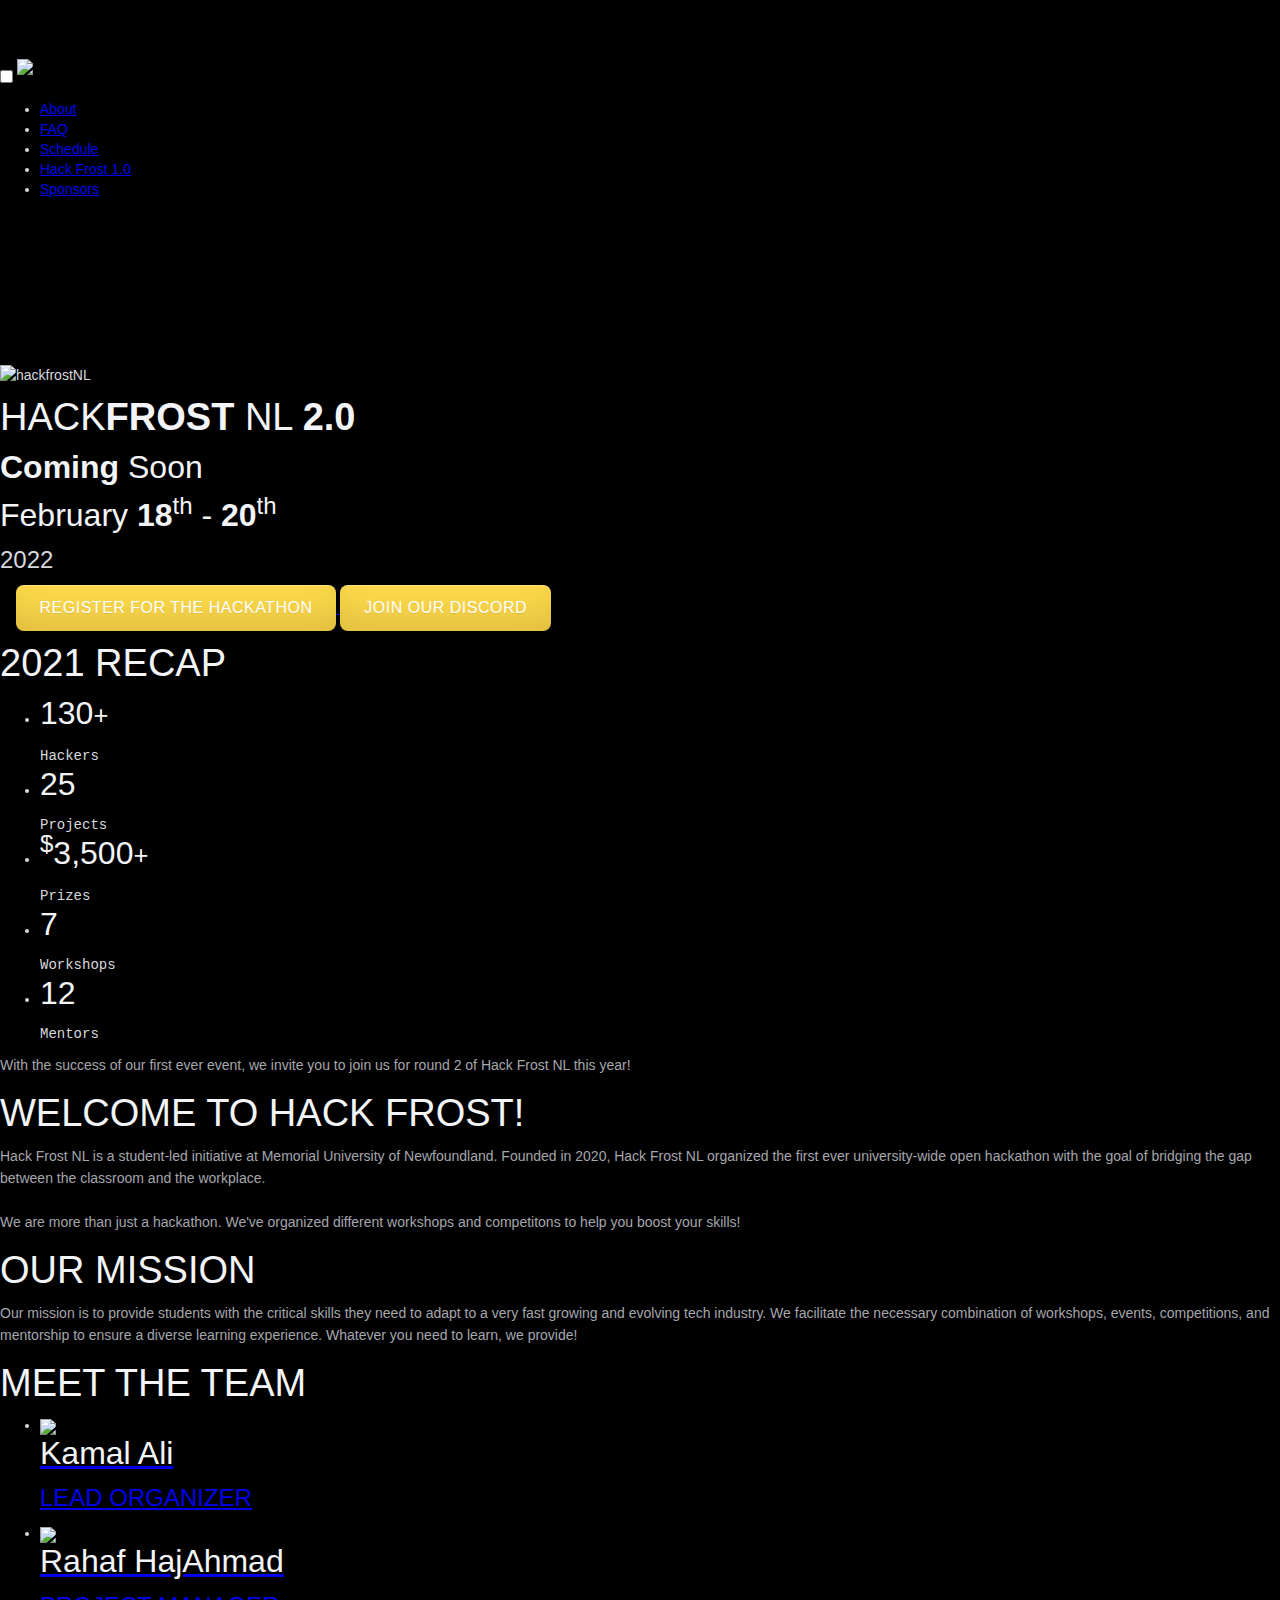
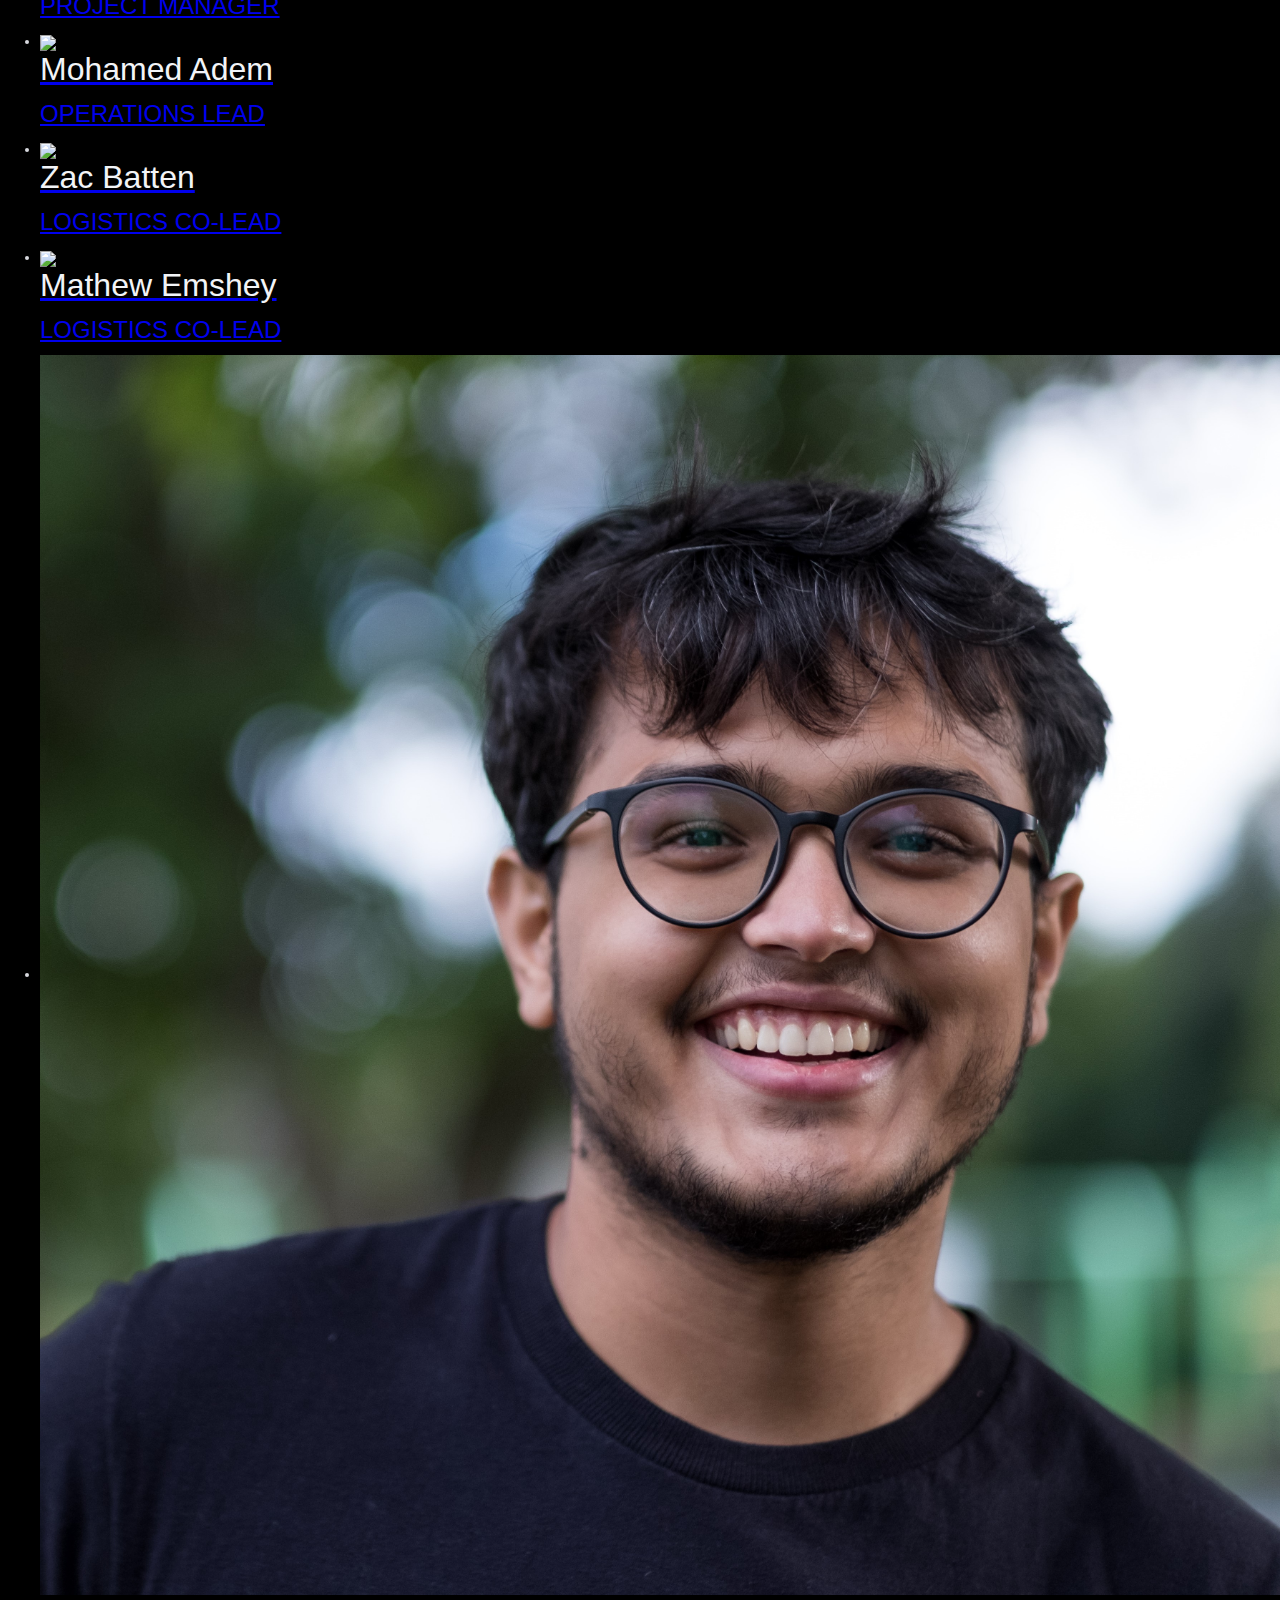
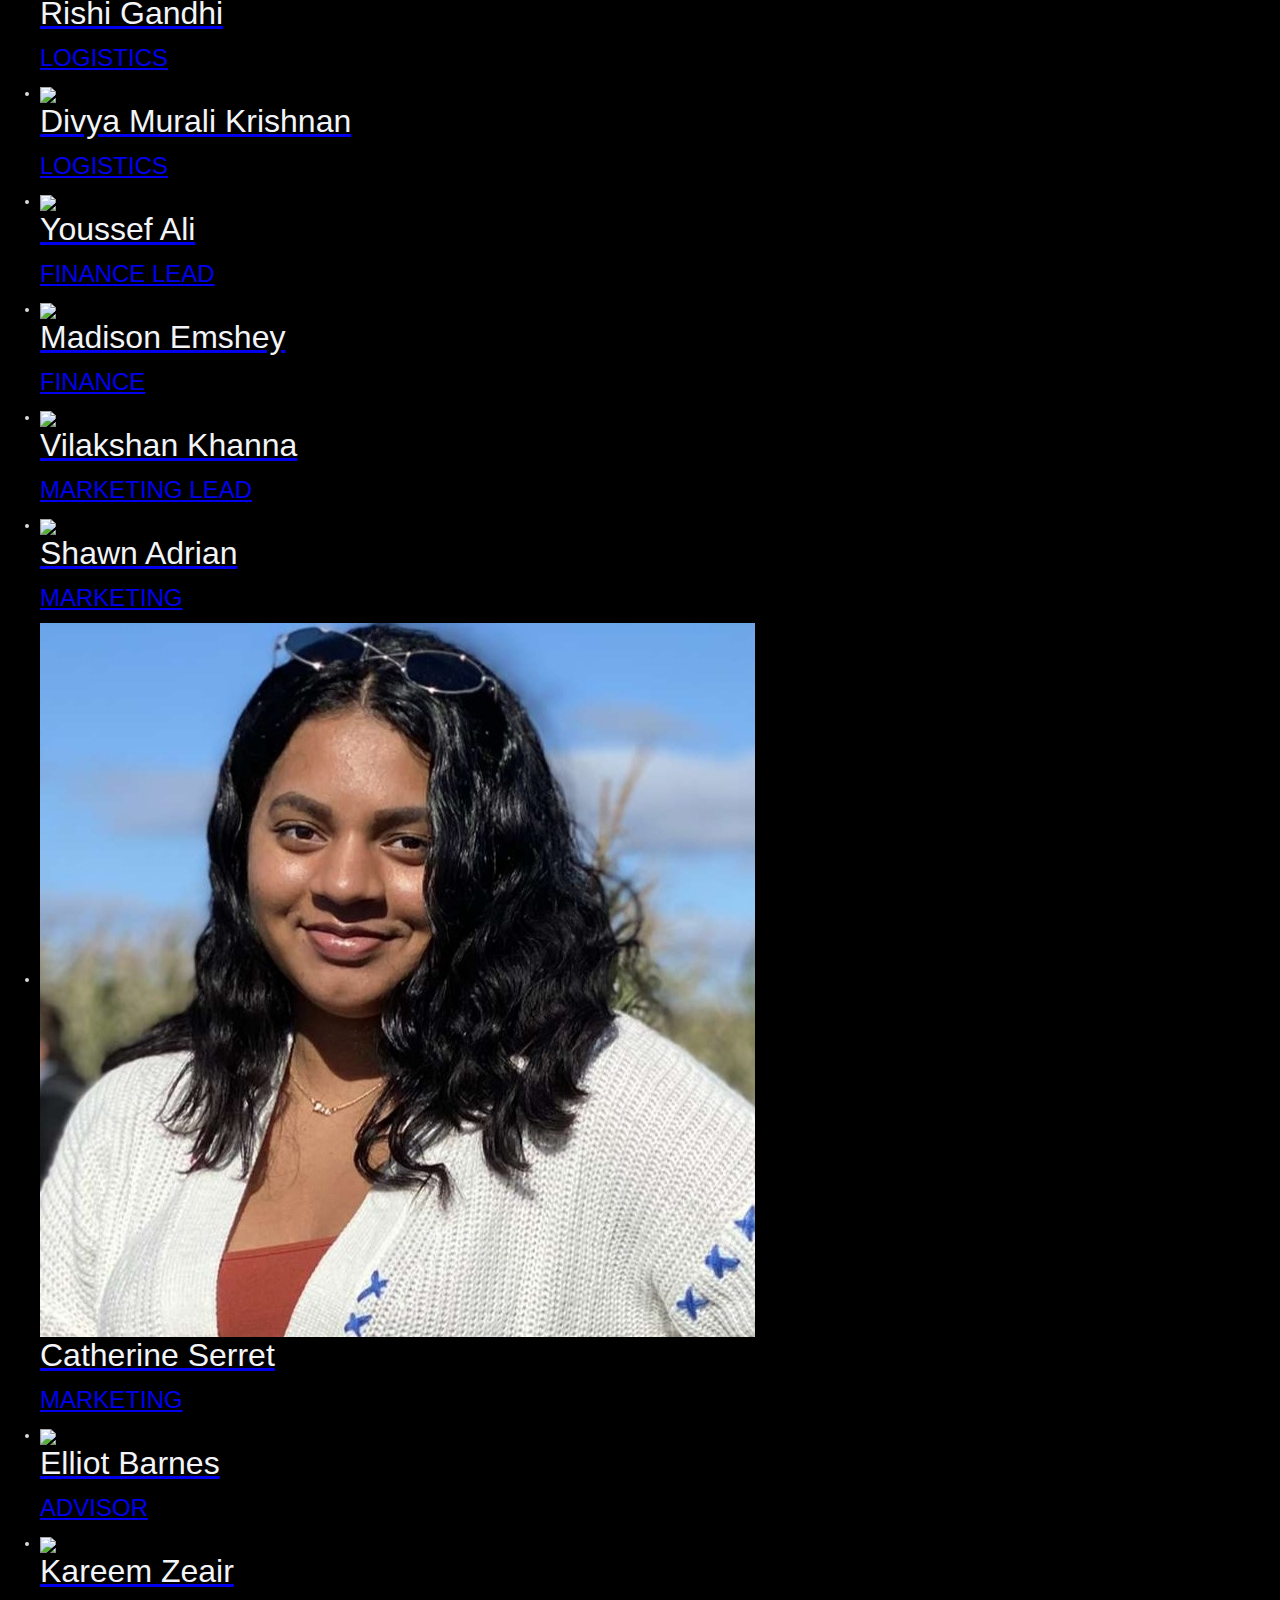
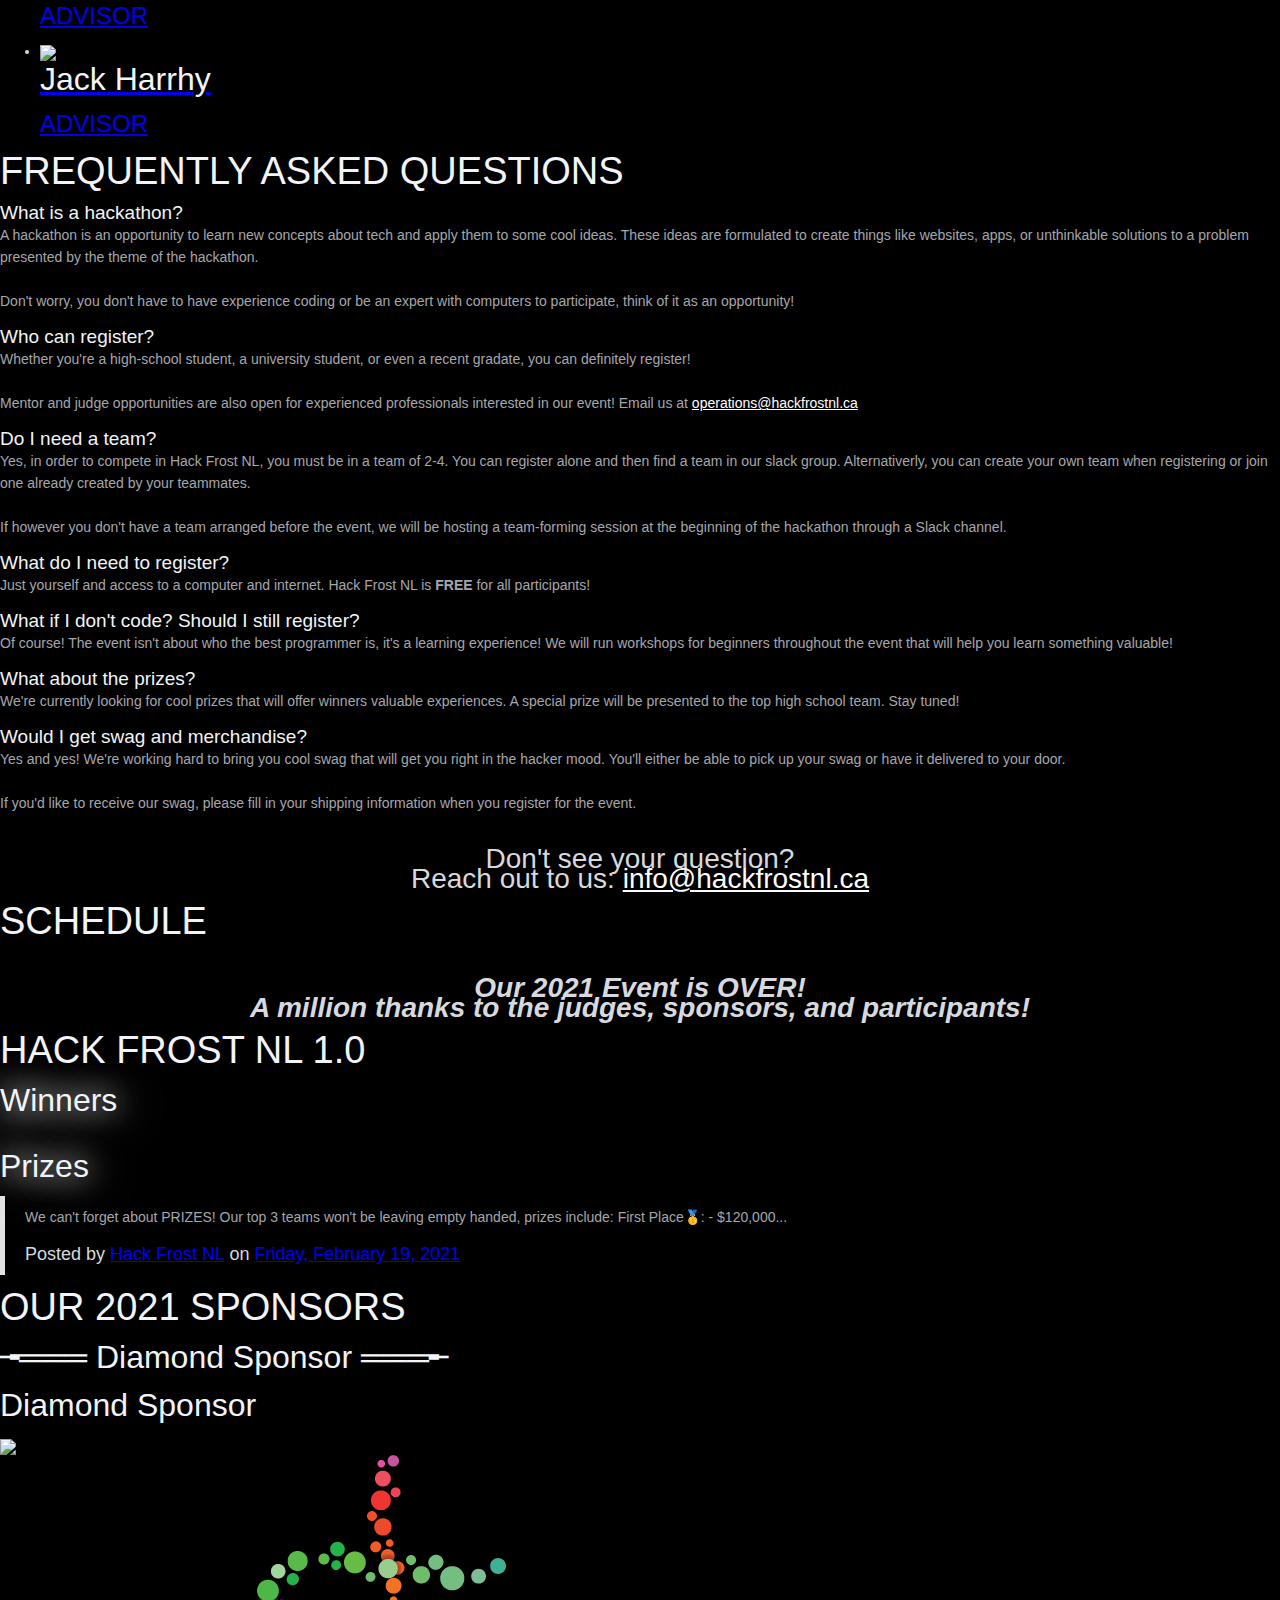
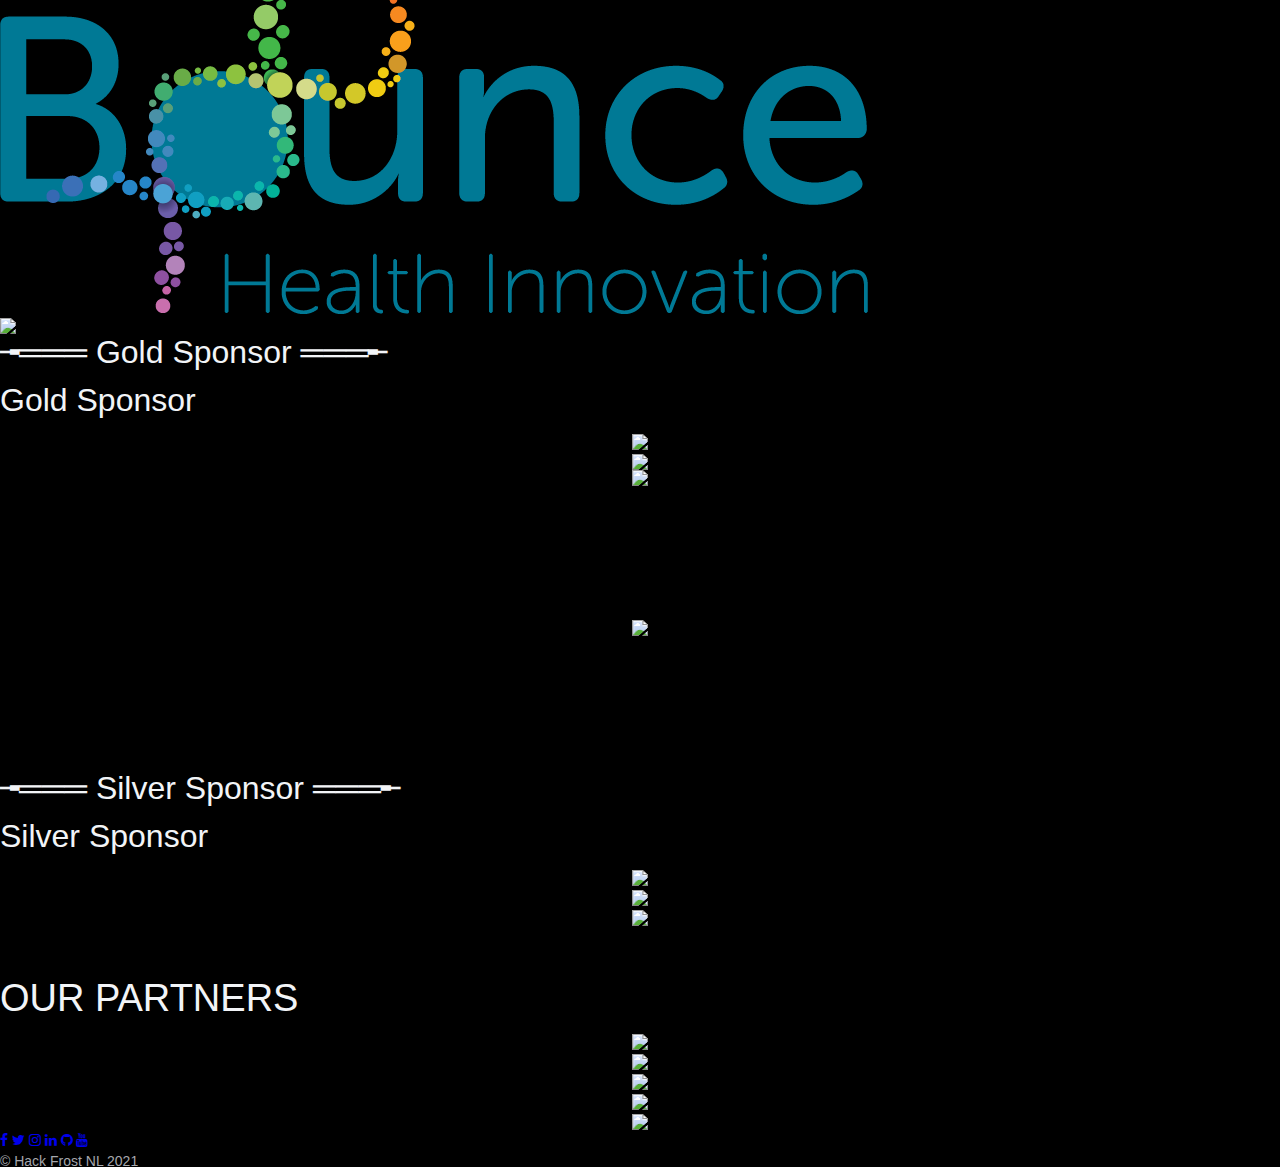
==== commit 13f170e7: "Add link to eventbrite" ====
--- a/index.html
+++ b/index.html
@@ -66,8 +66,8 @@
                             <button class="button, disabled" id="register">Register</button>
                         </a>-->
                         &nbsp;&nbsp;&nbsp;
-                        <a href="https://hackfrostnl.github.io/dev-bootcamp-v1.0/">
-                            <button class="button" id="sponsor-us">Developer Bootcamp</button>
+                        <a href="https://www.eventbrite.ca/e/hack-frost-nl-20-tickets-253468018667?aff=8">
+                            <button class="button" id="sponsor-us">Register for the Hackathon</button>
                         </a>
                         <a href="https://discord.gg/x5drWuwTT4">
                             <button class="button">Join our Discord</button>
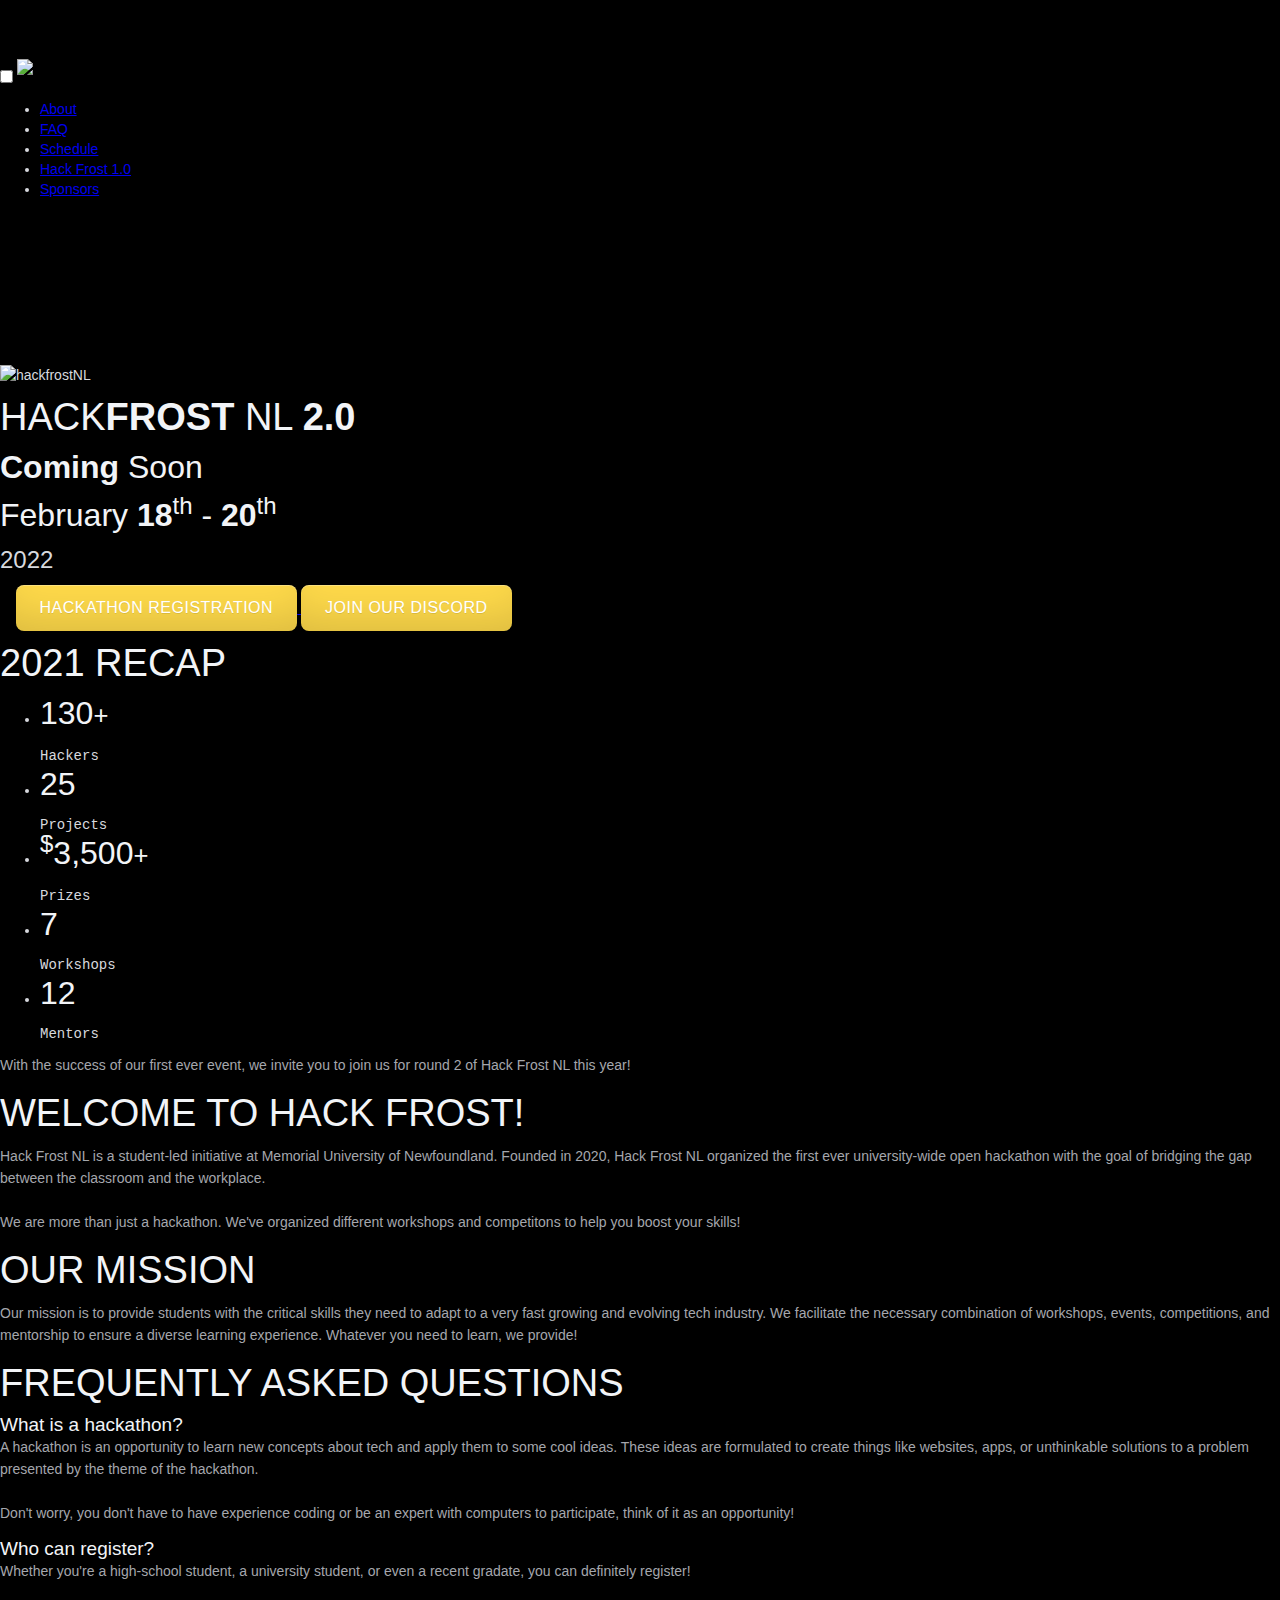
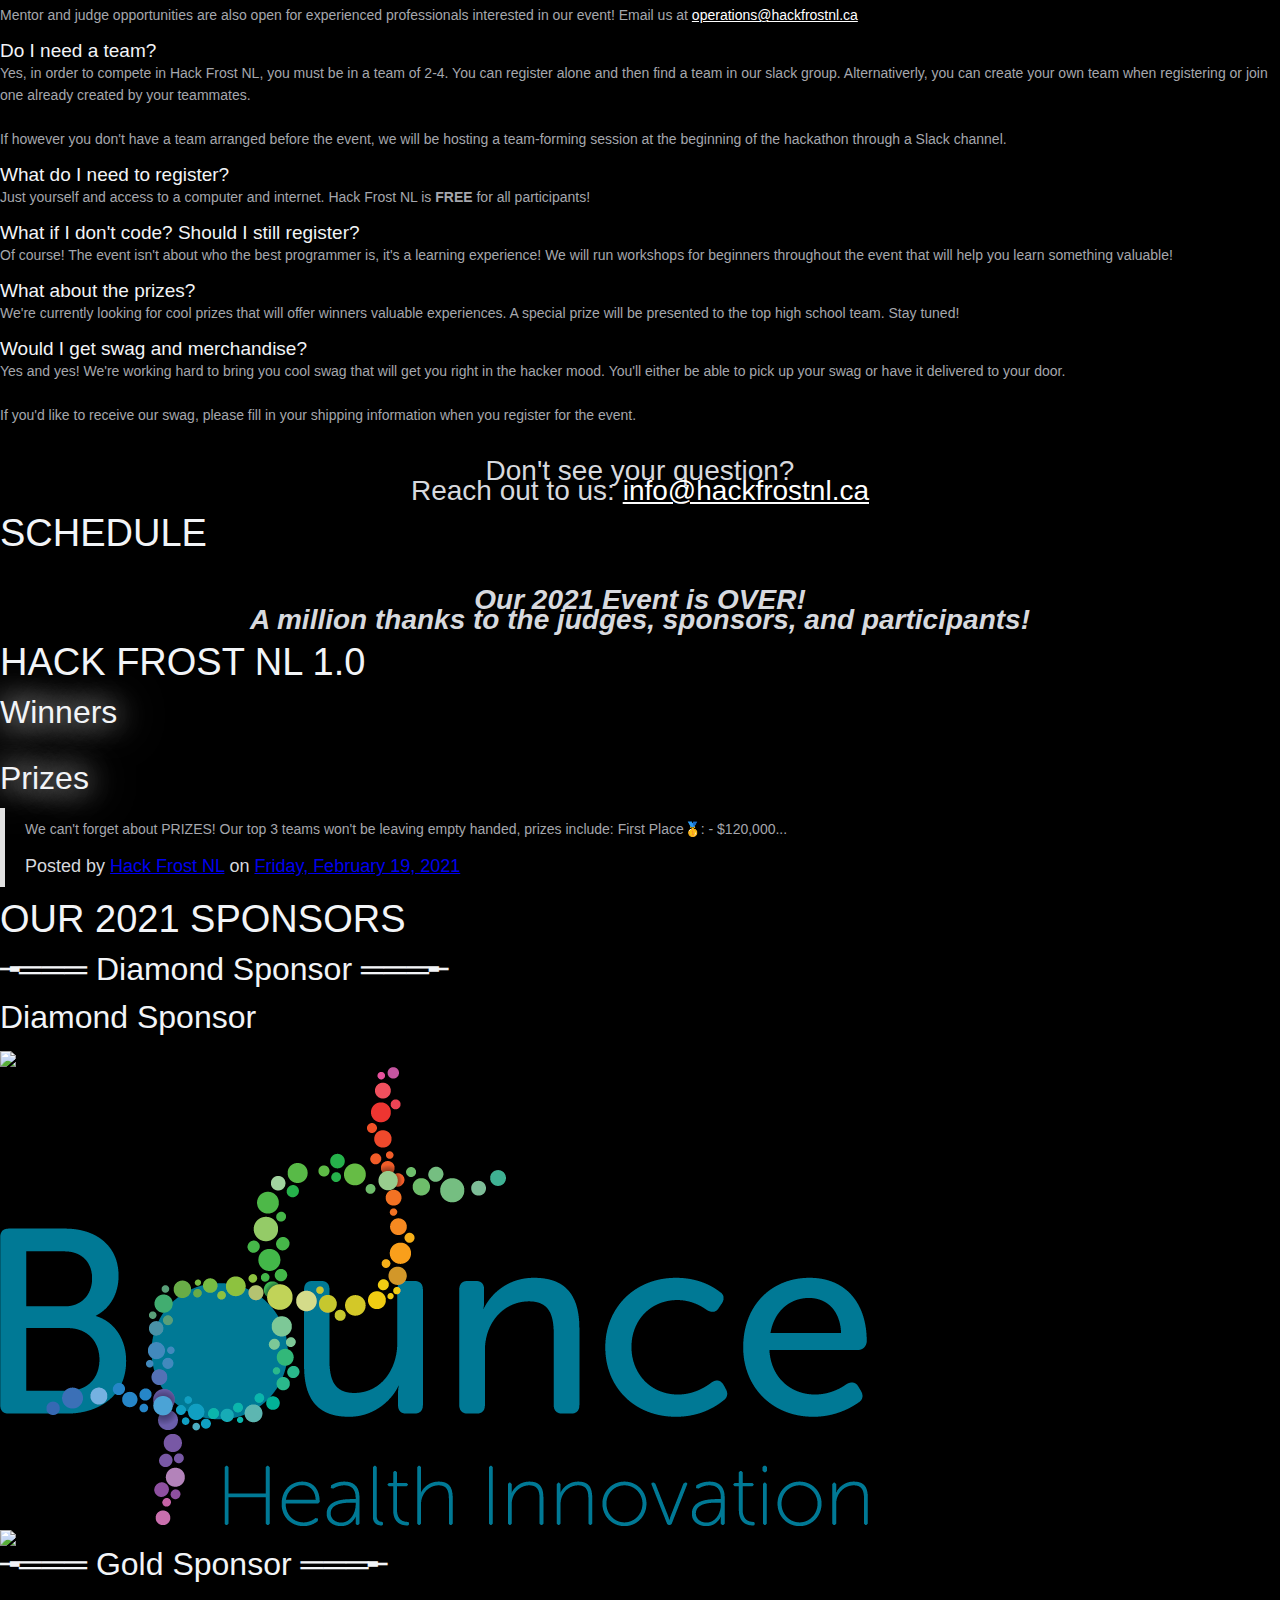
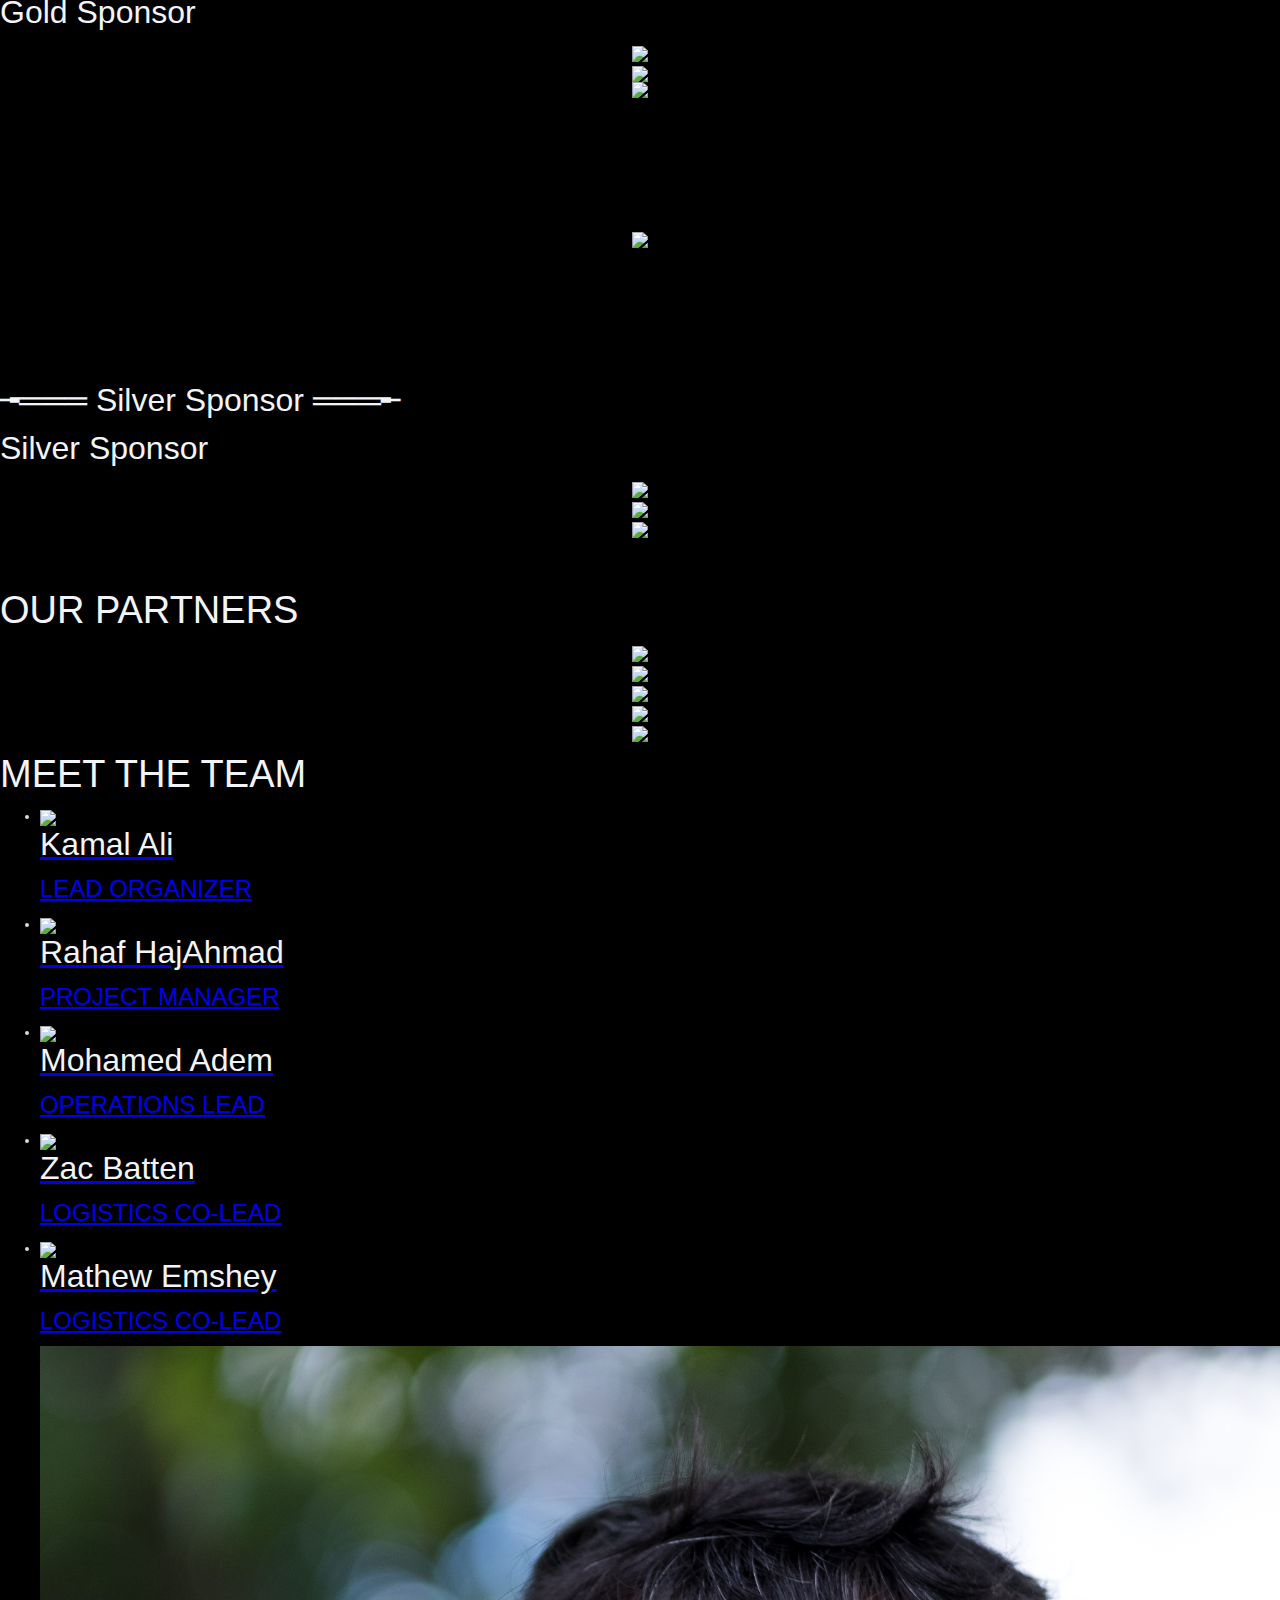
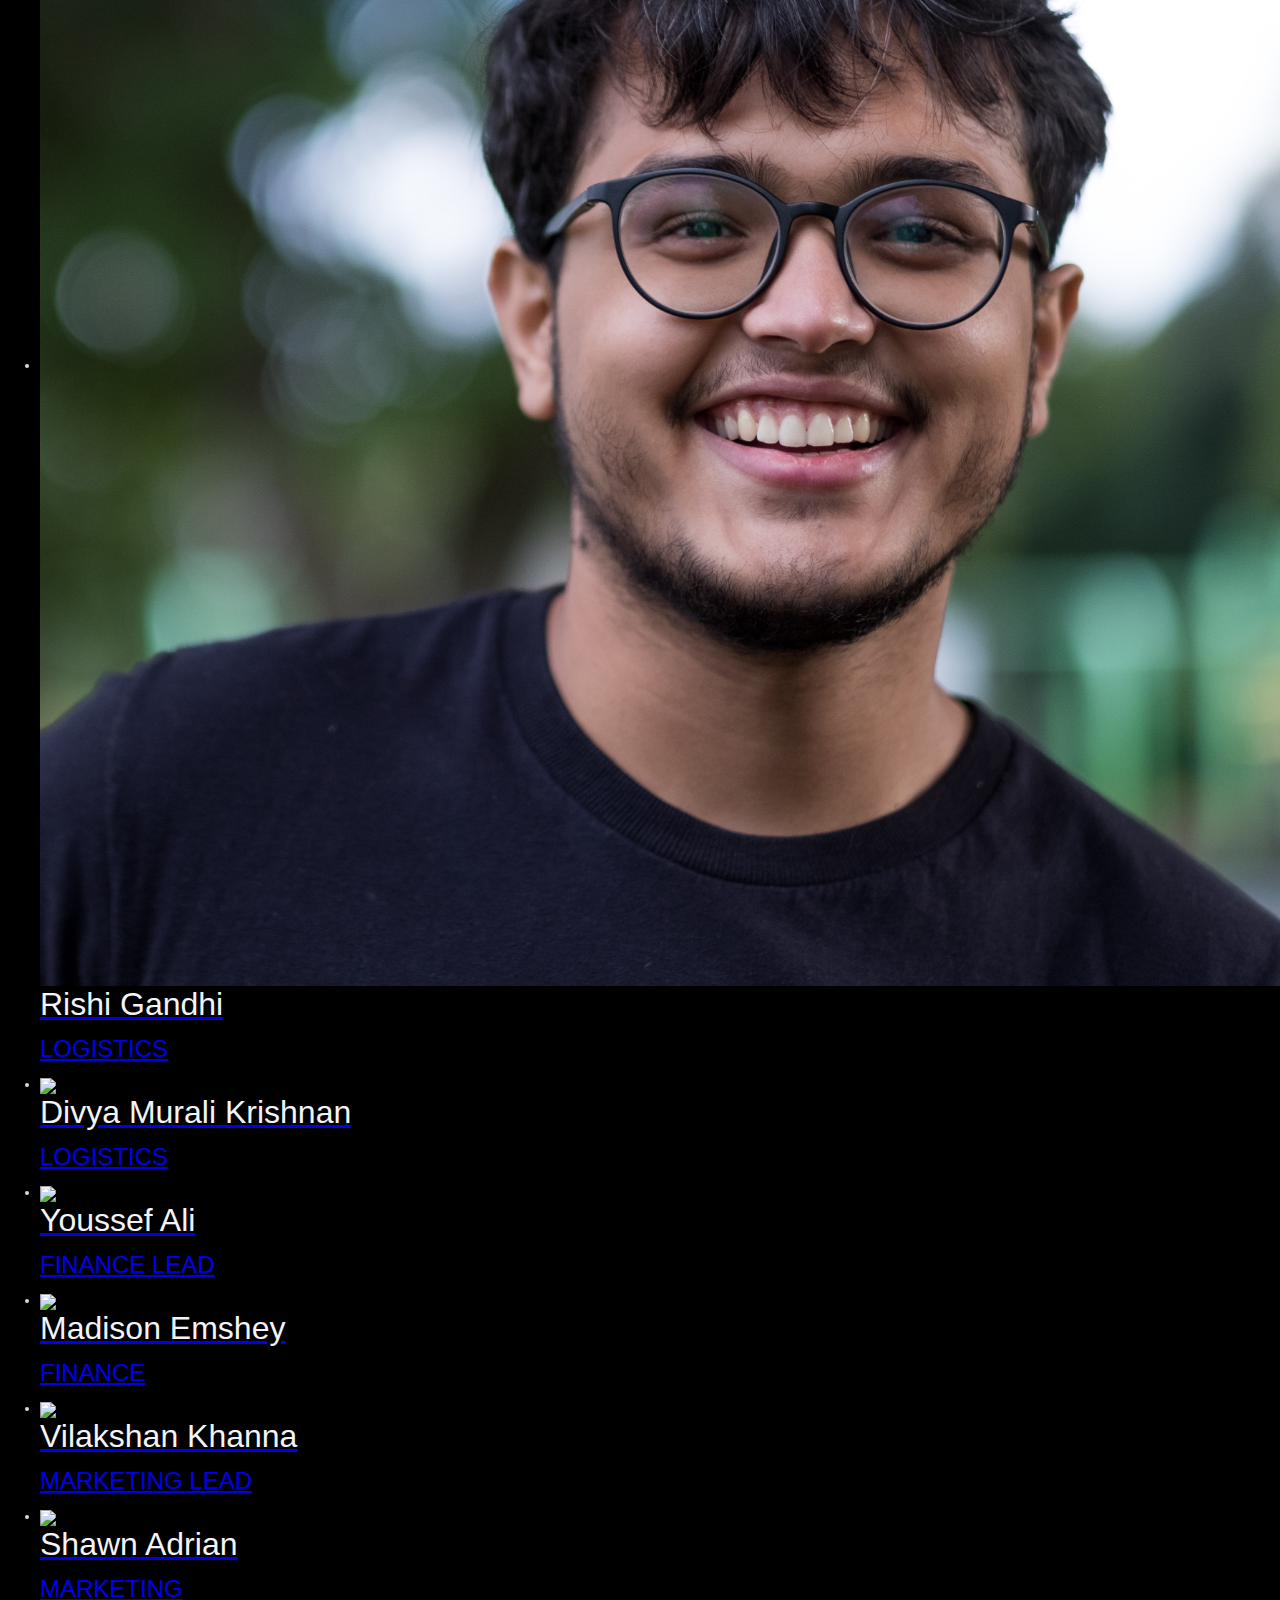
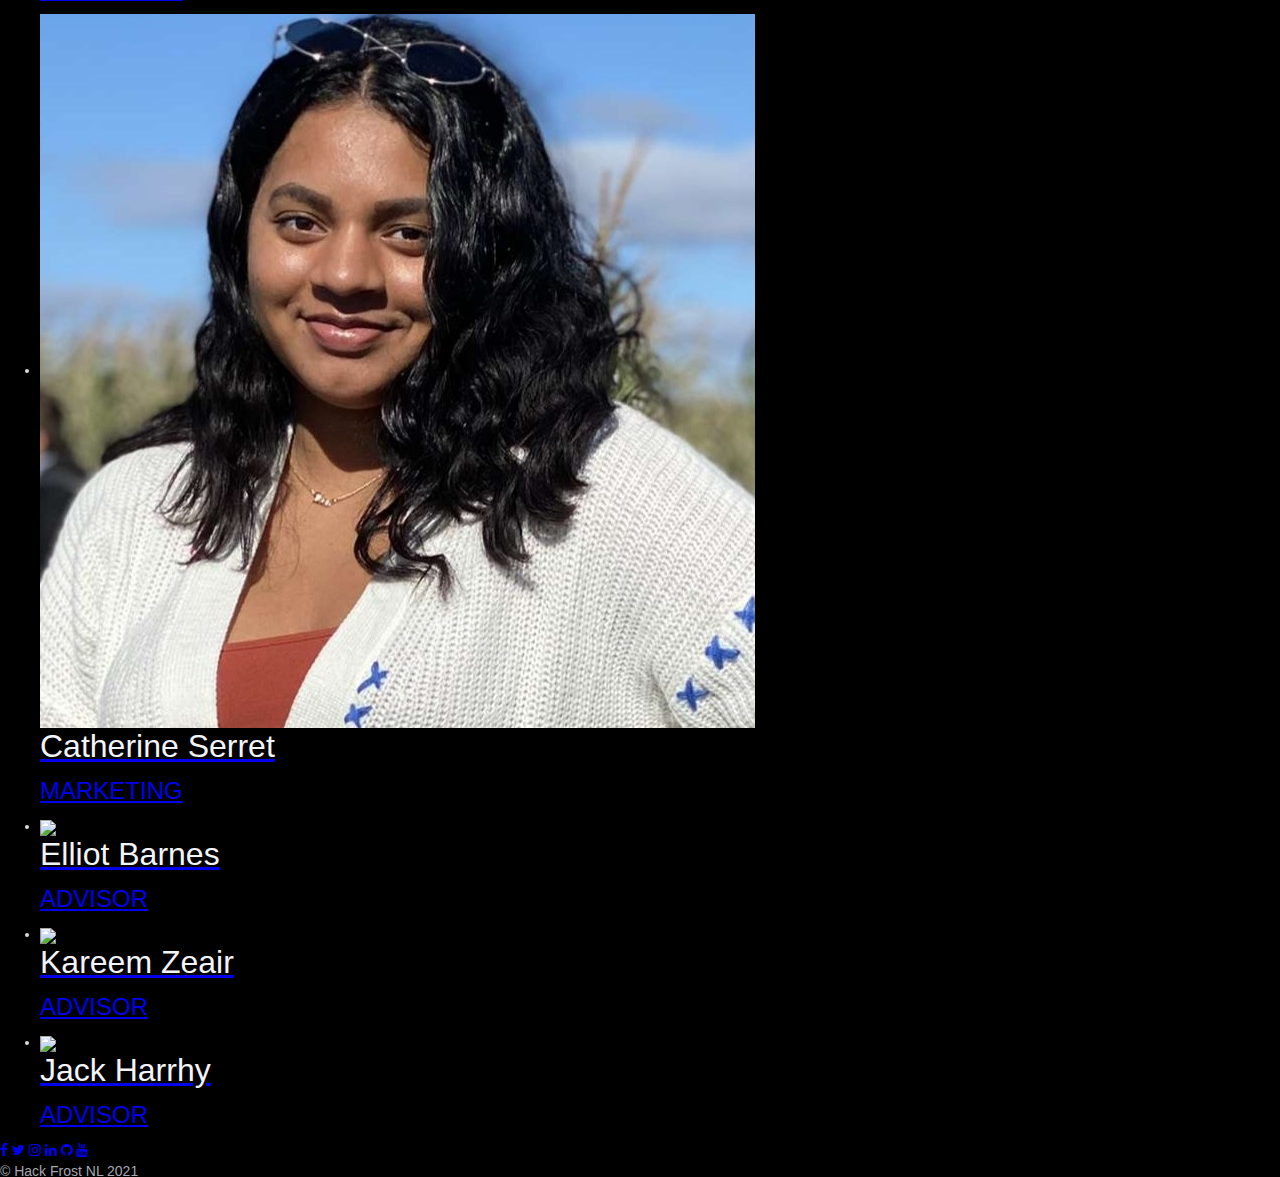
==== commit 3ec0e7c0: "Move Meet the Team to the bottom" ====
--- a/index.html
+++ b/index.html
@@ -67,7 +67,7 @@
                         </a>-->
                         &nbsp;&nbsp;&nbsp;
                         <a href="https://www.eventbrite.ca/e/hack-frost-nl-20-tickets-253468018667?aff=8">
-                            <button class="button" id="sponsor-us">Register for the Hackathon</button>
+                            <button class="button" id="sponsor-us">Hackathon Registration</button>
                         </a>
                         <a href="https://discord.gg/x5drWuwTT4">
                             <button class="button">Join our Discord</button>
@@ -124,156 +124,6 @@
                             We facilitate the necessary combination of workshops, events, competitions, and mentorship to ensure a diverse learning experience. 
                             Whatever you need to learn, we provide!
                         </p>
-                    </div>
-                    <div class="content" data-background-color="#162447">
-                        <h1 class="section-header fadeIn-scroll">Meet the Team</h1>
-
-                    </div>
-                    <div class="marquee">
-                        <ul class="marquee-content">
-                            <li>
-                                <div class="team">
-                                    <a href="https://www.linkedin.com/in/kamal-m-ali/" alt="Kamal M. Ali">
-                                        <img class="team-photo" src="assets/img/team/kamal.jpg">
-                                        <h2>Kamal Ali</h2>
-                                        <h3>Lead Organizer</h3>
-                                    </a>
-                                </div>
-                            </li>
-                            <li>
-                                <div class="team">
-                                    <a href="https://www.linkedin.com/in/rahaf-hajahmad-5b9a311a7/" alt="Rahaf HajAhmad">
-                                        <img class="team-photo" src="assets/img/team/rahaf.jpg">
-                                        <h2>Rahaf HajAhmad</h2>
-                                        <h3>Project Manager</h3>
-                                    </a>
-                                </div>
-                            </li>
-                            
-                            <!-- Operations -->
-                            <li>
-                                <div class="team">
-                                    <a href="https://www.linkedin.com/in/mohamed-adem/" alt="Mohamed Adem">
-                                        <img class="team-photo" src="assets/img/team/mo.jpg">
-                                        <h2>Mohamed Adem</h2>
-                                        <h3>Operations Lead</h3>
-                                    </a>
-                                </div>
-                            </li>
-                            
-                            <!-- Logistics -->
-                            <li>
-                                <div class="team">
-                                    <a href="https://www.linkedin.com/in/zac-batten-a1a696198/" alt="Zac Batten">
-                                        <img class="team-photo" src="assets/img/team/zac.jpg">
-                                        <h2>Zac Batten</h2>
-                                        <h3>Logistics Co-Lead</h3>
-                                    </a>
-                                </div>
-                            </li>
-                            <li>
-                                <div class="team">
-                                    <a href=https://www.linkedin.com/in/mathew-emshey/ alt="Mathew Emshey">
-                                        <img class="team-photo" src="assets/img/team/Mat.png">
-                                        <h2>Mathew Emshey</h2>
-                                        <h3>Logistics Co-Lead</h3>
-                                    </a>
-                                </div>
-                            </li>
-                            <li>
-                                <div class="team">
-                                    <a href=https://www.linkedin.com/in/rishi-gandhi-a05a5a11a/ alt="Rishi Gandhi">
-                                        <img class="team-photo" src="assets/img/team/rishi.jpg">
-                                        <h2>Rishi Gandhi</h2>
-                                        <h3>Logistics</h3>
-                                    </a>
-                                </div>
-                            </li>
-                            <li>
-                                <div class="team">
-                                    <a href="https://www.linkedin.com/in/dmuralikrish/" alt="Divya Murali Krishnan">
-                                        <img class="team-photo" src="assets/img/team/divya.jpg">
-                                        <h2>Divya Murali Krishnan</h2>
-                                        <h3>Logistics</h3>
-                                    </a>
-                                </div>
-                            </li>
-                            
-                            <!-- Finance -->
-                            <li>
-                                <div class="team">
-                                    <a href="https://www.linkedin.com/in/youssef-m-ali/" alt="Youssef M. Ali">
-                                        <img class="team-photo" src="assets/img/team/jo.jpg">
-                                        <h2>Youssef Ali</h2>
-                                        <h3>Finance Lead</h3>
-                                    </a>
-                                </div>
-                            </li>
-                            <li>
-                                <div class="team">
-                                    <a href="https://www.linkedin.com/in/madison-emshey-1354a6205/" alt="Madison Emshey">
-                                        <img class="team-photo" src="assets/img/team/madison.jpg">
-                                        <h2>Madison Emshey</h2>
-                                        <h3>Finance</h3>
-                                    </a>
-                                </div>
-                            </li>
-                            <!-- Marketing -->
-                            <li>
-                                <div class="team">
-                                    <a href="https://www.linkedin.com/in/vilakshan-khanna-a897b3202" alt="Vilakshan Khanna">
-                                        <img class="team-photo" src="assets/img/team/vk.jpg">
-                                        <h2>Vilakshan Khanna</h2>
-                                        <h3>Marketing Lead</h3>
-                                    </a>
-                                </div>
-                            </li>
-                            <li>
-                                <div class="team">
-                                    <a href="https://www.linkedin.com/in/shawn-adrian/" alt="Shawn Adrian">
-                                        <img class="team-photo" src="assets/img/team/shawn.jpg">
-                                        <h2>Shawn Adrian</h2>
-                                        <h3>Marketing</h3>
-                                    </a>
-                                </div>
-                            </li>
-                            <li>
-                                <div class="team">
-                                    <a href="https://www.linkedin.com/in/catherine-serret-72a327203/" alt="Catherine Serret">
-                                        <img class="team-photo" src="assets/img/team/catherine resized.jpg">
-                                        <h2>Catherine Serret</h2>
-                                        <h3>Marketing</h3>
-                                    </a>
-                                </div>
-                            </li>
-                            <li>
-                                <div class="team">
-                                    <a href="https://www.linkedin.com/in/enbarnes/" alt="Elliot Barnes">
-                                        <img class="team-photo" src="assets/img/team/elliot.jpg">
-                                        <h2>Elliot Barnes</h2>
-                                        <h3>Advisor</h3>
-                                    </a>
-                                </div>
-                            </li>
-                            <li>
-                                <div class="team">
-                                    <a href="https://www.linkedin.com/in/kareem-zeair-371703150/" alt="Kareem Zeair">
-                                        <img class="team-photo" src="assets/img/team/kareem.jpg">
-                                        <h2>Kareem Zeair</h2>
-                                        <h3>Advisor</h3>
-                                    </a>
-                                </div>
-                            </li>
-                            <li>
-                                <div class="team">
-                                    <a href="http://jackharrhy.dev/" alt="Jack Harrhy">
-                                        <img class="team-photo" src="assets/img/team/jack.jpg">
-                                        <h2>Jack Harrhy</h2>
-                                        <h3>Advisor</h3>
-                                    </a>
-                                </div>
-                            </li>
-                        </ul>
                     </div>
                 </div>
             </section>
@@ -531,6 +381,157 @@
                     </div>
                 </div>
             </section>
+
+            <div class="content" data-background-color="#162447">
+                <h1 class="section-header fadeIn-scroll">Meet the Team</h1>
+
+            </div>
+            <div class="marquee">
+                <ul class="marquee-content">
+                    <li>
+                        <div class="team">
+                            <a href="https://www.linkedin.com/in/kamal-m-ali/" alt="Kamal M. Ali">
+                                <img class="team-photo" src="assets/img/team/kamal.jpg">
+                                <h2>Kamal Ali</h2>
+                                <h3>Lead Organizer</h3>
+                            </a>
+                        </div>
+                    </li>
+                    <li>
+                        <div class="team">
+                            <a href="https://www.linkedin.com/in/rahaf-hajahmad-5b9a311a7/" alt="Rahaf HajAhmad">
+                                <img class="team-photo" src="assets/img/team/rahaf.jpg">
+                                <h2>Rahaf HajAhmad</h2>
+                                <h3>Project Manager</h3>
+                            </a>
+                        </div>
+                    </li>
+                    
+                    <!-- Operations -->
+                    <li>
+                        <div class="team">
+                            <a href="https://www.linkedin.com/in/mohamed-adem/" alt="Mohamed Adem">
+                                <img class="team-photo" src="assets/img/team/mo.jpg">
+                                <h2>Mohamed Adem</h2>
+                                <h3>Operations Lead</h3>
+                            </a>
+                        </div>
+                    </li>
+                    
+                    <!-- Logistics -->
+                    <li>
+                        <div class="team">
+                            <a href="https://www.linkedin.com/in/zac-batten-a1a696198/" alt="Zac Batten">
+                                <img class="team-photo" src="assets/img/team/zac.jpg">
+                                <h2>Zac Batten</h2>
+                                <h3>Logistics Co-Lead</h3>
+                            </a>
+                        </div>
+                    </li>
+                    <li>
+                        <div class="team">
+                            <a href=https://www.linkedin.com/in/mathew-emshey/ alt="Mathew Emshey">
+                                <img class="team-photo" src="assets/img/team/Mat.png">
+                                <h2>Mathew Emshey</h2>
+                                <h3>Logistics Co-Lead</h3>
+                            </a>
+                        </div>
+                    </li>
+                    <li>
+                        <div class="team">
+                            <a href=https://www.linkedin.com/in/rishi-gandhi-a05a5a11a/ alt="Rishi Gandhi">
+                                <img class="team-photo" src="assets/img/team/rishi.jpg">
+                                <h2>Rishi Gandhi</h2>
+                                <h3>Logistics</h3>
+                            </a>
+                        </div>
+                    </li>
+                    <li>
+                        <div class="team">
+                            <a href="https://www.linkedin.com/in/dmuralikrish/" alt="Divya Murali Krishnan">
+                                <img class="team-photo" src="assets/img/team/divya.jpg">
+                                <h2>Divya Murali Krishnan</h2>
+                                <h3>Logistics</h3>
+                            </a>
+                        </div>
+                    </li>
+                    
+                    <!-- Finance -->
+                    <li>
+                        <div class="team">
+                            <a href="https://www.linkedin.com/in/youssef-m-ali/" alt="Youssef M. Ali">
+                                <img class="team-photo" src="assets/img/team/jo.jpg">
+                                <h2>Youssef Ali</h2>
+                                <h3>Finance Lead</h3>
+                            </a>
+                        </div>
+                    </li>
+                    <li>
+                        <div class="team">
+                            <a href="https://www.linkedin.com/in/madison-emshey-1354a6205/" alt="Madison Emshey">
+                                <img class="team-photo" src="assets/img/team/madison.jpg">
+                                <h2>Madison Emshey</h2>
+                                <h3>Finance</h3>
+                            </a>
+                        </div>
+                    </li>
+                    <!-- Marketing -->
+                    <li>
+                        <div class="team">
+                            <a href="https://www.linkedin.com/in/vilakshan-khanna-a897b3202" alt="Vilakshan Khanna">
+                                <img class="team-photo" src="assets/img/team/vk.jpg">
+                                <h2>Vilakshan Khanna</h2>
+                                <h3>Marketing Lead</h3>
+                            </a>
+                        </div>
+                    </li>
+                    <li>
+                        <div class="team">
+                            <a href="https://www.linkedin.com/in/shawn-adrian/" alt="Shawn Adrian">
+                                <img class="team-photo" src="assets/img/team/shawn.jpg">
+                                <h2>Shawn Adrian</h2>
+                                <h3>Marketing</h3>
+                            </a>
+                        </div>
+                    </li>
+                    <li>
+                        <div class="team">
+                            <a href="https://www.linkedin.com/in/catherine-serret-72a327203/" alt="Catherine Serret">
+                                <img class="team-photo" src="assets/img/team/catherine resized.jpg">
+                                <h2>Catherine Serret</h2>
+                                <h3>Marketing</h3>
+                            </a>
+                        </div>
+                    </li>
+                    <li>
+                        <div class="team">
+                            <a href="https://www.linkedin.com/in/enbarnes/" alt="Elliot Barnes">
+                                <img class="team-photo" src="assets/img/team/elliot.jpg">
+                                <h2>Elliot Barnes</h2>
+                                <h3>Advisor</h3>
+                            </a>
+                        </div>
+                    </li>
+                    <li>
+                        <div class="team">
+                            <a href="https://www.linkedin.com/in/kareem-zeair-371703150/" alt="Kareem Zeair">
+                                <img class="team-photo" src="assets/img/team/kareem.jpg">
+                                <h2>Kareem Zeair</h2>
+                                <h3>Advisor</h3>
+                            </a>
+                        </div>
+                    </li>
+                    <li>
+                        <div class="team">
+                            <a href="http://jackharrhy.dev/" alt="Jack Harrhy">
+                                <img class="team-photo" src="assets/img/team/jack.jpg">
+                                <h2>Jack Harrhy</h2>
+                                <h3>Advisor</h3>
+                            </a>
+                        </div>
+                    </li>
+                </ul>
+            </div>
         </main>
 
         <!-- Footer -->
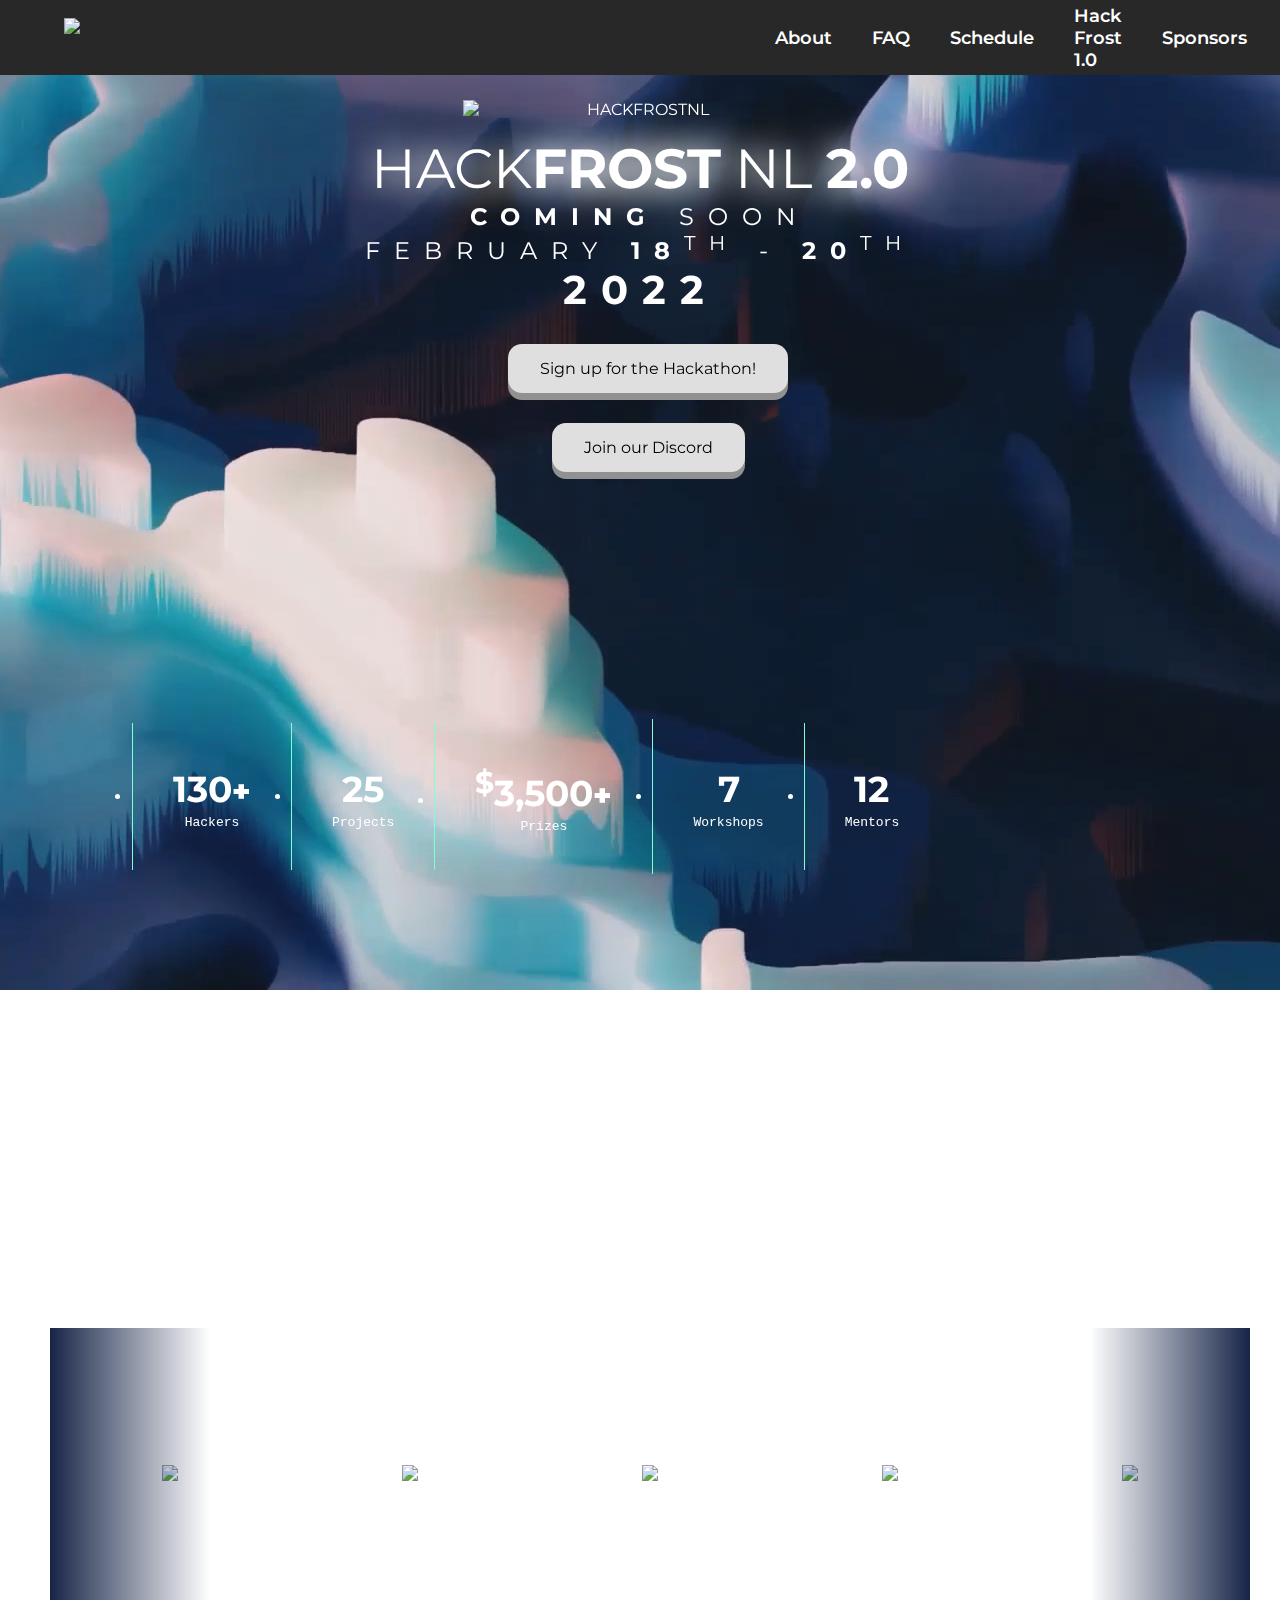
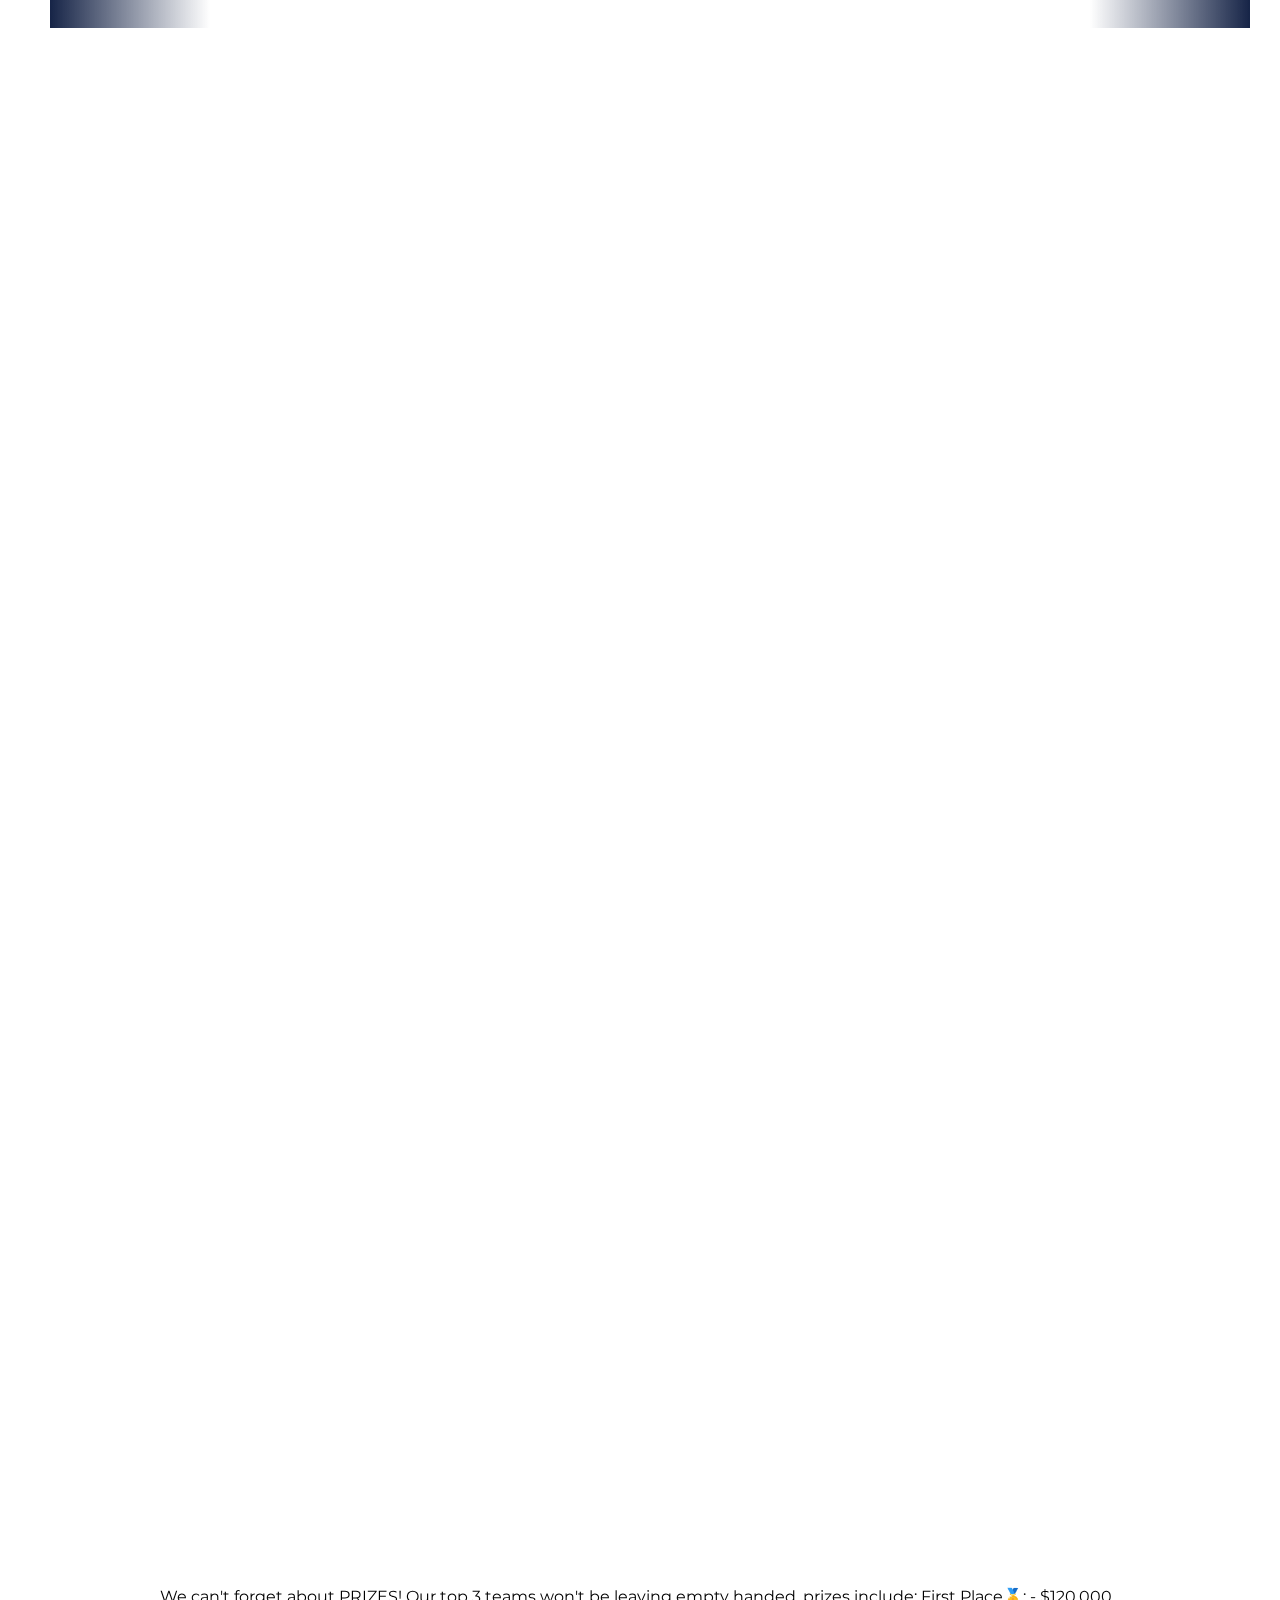
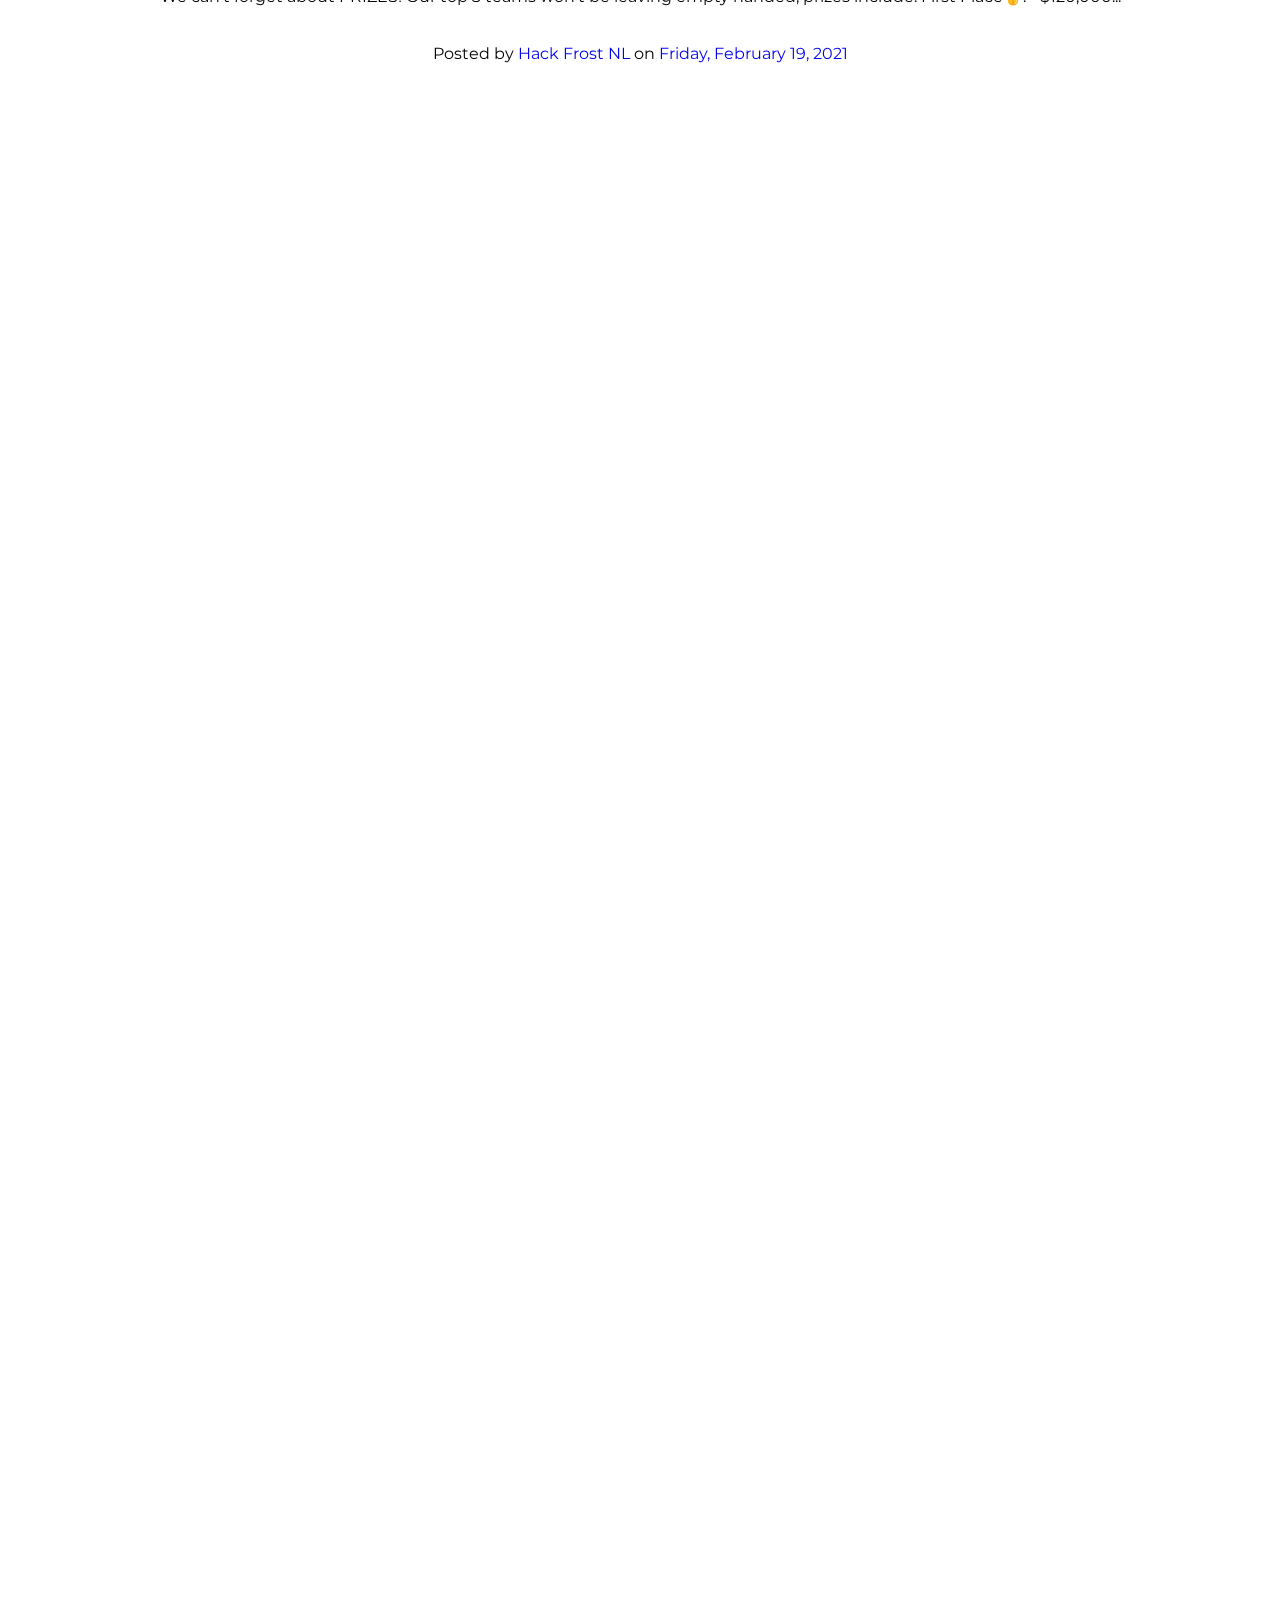
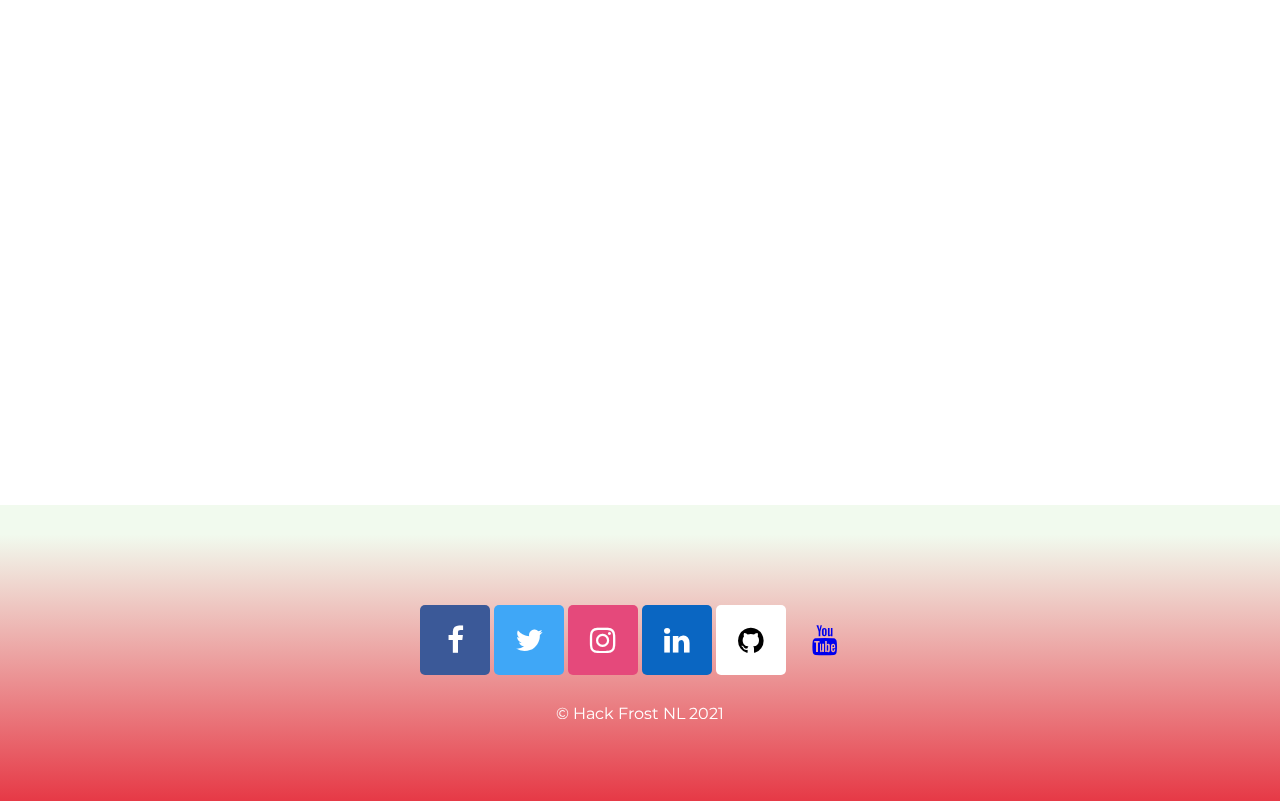
==== commit 954df89a: "Update FAQ and website intro" ====
--- a/index.html
+++ b/index.html
@@ -50,7 +50,7 @@
             <!-- Home -->
             <section class="home" id="home">
                 <video autoplay muted loop id="myVideo">
-                    <source src="assets/img/background.mp4" type="video/mp4">
+                    <source src="assets/img/background_updated.mp4" type="video/mp4">
                 </video>
                 <div class="wrapper valign d-flex flex-column">
                     <img src="assets/img/hfnl-logo-big.png" id="logo" alt="hackfrostNL">
@@ -67,8 +67,14 @@
                         </a>-->
                         &nbsp;&nbsp;&nbsp;
                         <a href="https://www.eventbrite.ca/e/hack-frost-nl-20-tickets-253468018667?aff=8">
-                            <button class="button" id="sponsor-us">Hackathon Registration</button>
+                            <button class="button" id="sponsor-us">Sign up for the Hackathon!</button>
                         </a>
+                    </div>
+                    <div class="buttonBox">
+                        <!--<a href=#schedule> <!-- Change to event over! 
+                            <button class="button, disabled" id="register">Register</button>
+                        </a>-->
+                        &nbsp;&nbsp;&nbsp;
                         <a href="https://discord.gg/x5drWuwTT4">
                             <button class="button">Join our Discord</button>
                         </a>
@@ -106,24 +112,178 @@
                             </ul>
                             </div>
                         <p class="fadeIn-scroll">
-                            With the success of our first ever event, we invite you to join us for round 2 of Hack Frost NL this year!
+                            With the success of our first ever event, we invite you to join us for round 2 of Hack Frost NL this year: build a project, and attend workshops, sponsor booths, and mini-games!
+                            Sign up from the link above or scroll down for more details.
                         </p>
                         <h1 class="section-header fadeIn-scroll">Welcome to Hack Frost!</h1>
-                        <p class="fadeIn-scroll">Hack Frost NL is a student-led initiative at Memorial University of Newfoundland. Founded in 2020, Hack Frost NL organized the first
-                            ever university-wide open hackathon with the goal of bridging the gap between the classroom and the workplace.
+                        <p class="fadeIn-scroll">Hack Frost NL is an initiative led by students from Memorial University of Newfoundland. 
+                            Founded in 2020, Hack Frost NL organized the first ever online university hackathon at MUN with the goal of bridging 
+                            the gap between the classroom and the workplace.
                             <!-- 
                             We invite students to participate in an exciting weekend to learn new skills and connect with a community of tech enthusiasts.
                             No matter your experience level, this hackathon is for YOU! 
                             -->
                             <br><br>
-                            We are more than just a hackathon. We've organized different workshops and competitons to help you boost your skills!
+                            But, we are more than just a hackathon! We organize year-round events like workshops and competitions to help you boost your skills.
                         </p>
+                        <!--
                         <h1 class="section-header fadeIn-scroll">Our Mission</h1>
                         <p class="fadeIn-scroll">
                             Our mission is to provide students with the critical skills they need to adapt to a very fast growing and evolving tech industry.
                             We facilitate the necessary combination of workshops, events, competitions, and mentorship to ensure a diverse learning experience. 
                             Whatever you need to learn, we provide!
-                        </p>
+                        </p> 
+                    -->
+                    </div>
+                    <div class="content" data-background-color="#162447">
+                        <h1 class="section-header fadeIn-scroll">Meet the Team</h1>
+
+                    </div>
+                    <div class="marquee">
+                        <ul class="marquee-content">
+                            <li>
+                                <div class="team">
+                                    <a href="https://www.linkedin.com/in/kamal-m-ali/" alt="Kamal M. Ali">
+                                        <img class="team-photo" src="assets/img/team/kamal.jpg">
+                                        <h2>Kamal Ali</h2>
+                                        <h3>Lead Organizer</h3>
+                                    </a>
+                                </div>
+                            </li>
+                            <li>
+                                <div class="team">
+                                    <a href="https://www.linkedin.com/in/rahaf-hajahmad-5b9a311a7/" alt="Rahaf HajAhmad">
+                                        <img class="team-photo" src="assets/img/team/rahaf.jpg">
+                                        <h2>Rahaf HajAhmad</h2>
+                                        <h3>Project Manager</h3>
+                                    </a>
+                                </div>
+                            </li>
+                            
+                            <!-- Operations -->
+                            <li>
+                                <div class="team">
+                                    <a href="https://www.linkedin.com/in/mohamed-adem/" alt="Mohamed Adem">
+                                        <img class="team-photo" src="assets/img/team/mo.jpg">
+                                        <h2>Mohamed Adem</h2>
+                                        <h3>Operations Lead</h3>
+                                    </a>
+                                </div>
+                            </li>
+                            
+                            <!-- Logistics -->
+                            <li>
+                                <div class="team">
+                                    <a href="https://www.linkedin.com/in/zac-batten-a1a696198/" alt="Zac Batten">
+                                        <img class="team-photo" src="assets/img/team/zac.jpg">
+                                        <h2>Zac Batten</h2>
+                                        <h3>Logistics Co-Lead</h3>
+                                    </a>
+                                </div>
+                            </li>
+                            <li>
+                                <div class="team">
+                                    <a href=https://www.linkedin.com/in/mathew-emshey/ alt="Mathew Emshey">
+                                        <img class="team-photo" src="assets/img/team/Mat.png">
+                                        <h2>Mathew Emshey</h2>
+                                        <h3>Logistics Co-Lead</h3>
+                                    </a>
+                                </div>
+                            </li>
+                            <li>
+                                <div class="team">
+                                    <a href=https://www.linkedin.com/in/rishi-gandhi-a05a5a11a/ alt="Rishi Gandhi">
+                                        <img class="team-photo" src="assets/img/team/rishi.jpg">
+                                        <h2>Rishi Gandhi</h2>
+                                        <h3>Logistics</h3>
+                                    </a>
+                                </div>
+                            </li>
+                            <li>
+                                <div class="team">
+                                    <a href="https://www.linkedin.com/in/dmuralikrish/" alt="Divya Murali Krishnan">
+                                        <img class="team-photo" src="assets/img/team/divya.jpg">
+                                        <h2>Divya Murali Krishnan</h2>
+                                        <h3>Logistics</h3>
+                                    </a>
+                                </div>
+                            </li>
+                            
+                            <!-- Finance -->
+                            <li>
+                                <div class="team">
+                                    <a href="https://www.linkedin.com/in/youssef-m-ali/" alt="Youssef M. Ali">
+                                        <img class="team-photo" src="assets/img/team/jo.jpg">
+                                        <h2>Youssef Ali</h2>
+                                        <h3>Finance Lead</h3>
+                                    </a>
+                                </div>
+                            </li>
+                            <li>
+                                <div class="team">
+                                    <a href="https://www.linkedin.com/in/madison-emshey-1354a6205/" alt="Madison Emshey">
+                                        <img class="team-photo" src="assets/img/team/madison.jpg">
+                                        <h2>Madison Emshey</h2>
+                                        <h3>Finance</h3>
+                                    </a>
+                                </div>
+                            </li>
+                            <!-- Marketing -->
+                            <li>
+                                <div class="team">
+                                    <a href="https://www.linkedin.com/in/vilakshan-khanna-a897b3202" alt="Vilakshan Khanna">
+                                        <img class="team-photo" src="assets/img/team/vk.jpg">
+                                        <h2>Vilakshan Khanna</h2>
+                                        <h3>Marketing Lead</h3>
+                                    </a>
+                                </div>
+                            </li>
+                            <li>
+                                <div class="team">
+                                    <a href="https://www.linkedin.com/in/shawn-adrian/" alt="Shawn Adrian">
+                                        <img class="team-photo" src="assets/img/team/shawn.jpg">
+                                        <h2>Shawn Adrian</h2>
+                                        <h3>Marketing</h3>
+                                    </a>
+                                </div>
+                            </li>
+                            <li>
+                                <div class="team">
+                                    <a href="https://www.linkedin.com/in/catherine-serret-72a327203/" alt="Catherine Serret">
+                                        <img class="team-photo" src="assets/img/team/catherine resized.jpg">
+                                        <h2>Catherine Serret</h2>
+                                        <h3>Marketing</h3>
+                                    </a>
+                                </div>
+                            </li>
+                            <li>
+                                <div class="team">
+                                    <a href="https://www.linkedin.com/in/enbarnes/" alt="Elliot Barnes">
+                                        <img class="team-photo" src="assets/img/team/elliot.jpg">
+                                        <h2>Elliot Barnes</h2>
+                                        <h3>Advisor</h3>
+                                    </a>
+                                </div>
+                            </li>
+                            <li>
+                                <div class="team">
+                                    <a href="https://www.linkedin.com/in/kareem-zeair-371703150/" alt="Kareem Zeair">
+                                        <img class="team-photo" src="assets/img/team/kareem.jpg">
+                                        <h2>Kareem Zeair</h2>
+                                        <h3>Advisor</h3>
+                                    </a>
+                                </div>
+                            </li>
+                            <li>
+                                <div class="team">
+                                    <a href="http://jackharrhy.dev/" alt="Jack Harrhy">
+                                        <img class="team-photo" src="assets/img/team/jack.jpg">
+                                        <h2>Jack Harrhy</h2>
+                                        <h3>Advisor</h3>
+                                    </a>
+                                </div>
+                            </li>
+                        </ul>
                     </div>
                 </div>
             </section>
@@ -143,7 +303,18 @@
                                     A hackathon is an opportunity to learn new concepts about tech and apply them to some cool ideas.
                                     These ideas are formulated to create things like websites, apps, or unthinkable solutions to a problem presented by the theme of the hackathon.
                                     <br><br>
-                                    Don't worry, you don't have to have experience coding or be an expert with computers to participate, think of it as an opportunity!
+                                    Don't worry, you don't have to have experience coding or be an expert with computers to participate, think of it as an opportunity. 
+                                    No matter your experience level, this hackathon is for you!
+                                    </p>
+                                </div>
+                            </div>
+                            <div class="accordion-item fadeIn-scroll">
+                                <a class="question">What will Hack Frost NL 2.0 look like?</a>
+                                <div class="content">
+                                    <p class="answer">
+                                    Hack Frost NL 2.0 will take place <b>online</b> on the Hopin platform, and all official communication will be through our 
+                                    <a href="https://discord.gg/x5drWuwTT4">Discord</a>. The event consists of building a project related to the main challenge and 
+                                    pitching it to judges on Sunday. We will also run workshops, mentorship sessions, mini-games, and sponsor booths.
                                     </p>
                                 </div>
                             </div>
@@ -151,10 +322,10 @@
                                 <a class="question">Who can register?</a>
                                 <div class="content">
                                     <p class="answer">
-                                    Whether you're a high-school student, a university student, or even a recent gradate, you can definitely register!
-                                    <br><br>
-                                    Mentor and judge opportunities are also open for experienced professionals interested in our event!
-                                    Email us at <a href="mailto:operations@hackfrostnl.ca" style="color: white; text-decoration: underline">operations@hackfrostnl.ca</a>
+                                    The hackathon is open for university students, as well as high school students from Newfoundland. University students can sign up from 
+                                    <a href="https://www.eventbrite.ca/e/hack-frost-nl-20-tickets-253468018667?aff=8">here</a>. 
+                                    High school students will have to go through their school to register. However, feel free to email us or reach out on 
+                                    <a href="https://discord.gg/x5drWuwTT4">Discord</a> with any questions.
                                     </p>
                                 </div>
                             </div>
@@ -162,9 +333,10 @@
                                 <a class="question">Do I need a team?</a>
                                 <div class="content">
                                     <p class="answer">
-                                    Yes, in order to compete in Hack Frost NL, you must be in a team of 2-4. You can register alone and then find a team in our slack group. Alternativerly, you can create your own team when registering or join one already created by your teammates.<br><br>
-                                    If however you don't have a team arranged before the event,
-                                    we will be hosting a team-forming session at the beginning of the hackathon through a Slack channel.
+                                        Yes, in order to pariticipate in Hack Frost NL, you must be in a team. The minimum team size is 2 but we recommend forming teams of 3-4 members. 
+                                        Team members can register as a team through our eventbrite page. The first member to register will need to create the team, and the other members should be able to register as part of that team.
+                                        <br><br>
+                                        If you are looking for members to form a team, we are planning a team-forming session at the beginning of the hackathon on our Discord.
                                     </p>
                                 </div>
                             </div>
@@ -180,8 +352,10 @@
                                 <a class="question">What if I don't code? Should I still register?</a>
                                 <div class="content">
                                     <p class="answer">
-                                    Of course! The event isn't about who the best programmer is, it's a learning experience!
-                                    We will run workshops for beginners throughout the event that will help you learn something valuable!
+                                    Of course! The event isn't about who the best programmer is, it's a learning experience! 
+                                    Focus on having fun and challenging yourself to learn a new concept that you can apply to your project, 
+                                    even if you spend all weekend doing workshops and mini-events. If you formed connections or learned something, 
+                                    you had a successful hackathon.
                                     </p>
                                 </div>
                             </div>
@@ -189,7 +363,7 @@
                                 <a class="question">What about the prizes?</a>
                                 <div class="content">
                                     <p class="answer">
-                                    We're currently looking for cool prizes that will offer winners valuable experiences. A special prize will be presented to the top high school team. Stay tuned!
+                                        We are doubling the value of prizes we're giving out this year. $6000 will be divided among the top 3 teams.
                                     </p>
                                 </div>
                             </div>
@@ -197,10 +371,10 @@
                                 <a class="question">Would I get swag and merchandise?</a>
                                 <div class="content">
                                     <p class="answer">
-                                    Yes and yes! We're working hard to bring you cool swag that will get you right in the hacker mood.
-                                    You'll either be able to pick up your swag or have it delivered to your door.
-                                    <br><br>
-                                    If you'd like to receive our swag, please fill in your shipping information when you register for the event.
+                                        Yes and yes! Every participant gets SWAG (stuff we all get)! We're working hard to bring you cool swag 
+                                        that will get you right in the hacker mood. We will set up a limited-quantity booth at Memorial University 
+                                        before the event and another booth after the event with the rest of the swag items.
+                                        
                                     </p>
                                 </div>
                             </div>
@@ -224,8 +398,8 @@
                         </iframe> -->
 
                         <div class="accordion-item fadeIn-scroll" style="text-align: center; margin-top: 35px; font-size: 28px; font-weight: bold">
-                            <em>Our 2021 Event is OVER! <br>
-                                A million thanks to the judges, sponsors, and participants!</em>
+                            <em>The schedule for Hack Frost NL 2.0 <br>
+                                will be posted here closer to the event!</em>
                         </div>
 
                     </div>
@@ -381,157 +555,6 @@
                     </div>
                 </div>
             </section>
-
-            <div class="content" data-background-color="#162447">
-                <h1 class="section-header fadeIn-scroll">Meet the Team</h1>
-
-            </div>
-            <div class="marquee">
-                <ul class="marquee-content">
-                    <li>
-                        <div class="team">
-                            <a href="https://www.linkedin.com/in/kamal-m-ali/" alt="Kamal M. Ali">
-                                <img class="team-photo" src="assets/img/team/kamal.jpg">
-                                <h2>Kamal Ali</h2>
-                                <h3>Lead Organizer</h3>
-                            </a>
-                        </div>
-                    </li>
-                    <li>
-                        <div class="team">
-                            <a href="https://www.linkedin.com/in/rahaf-hajahmad-5b9a311a7/" alt="Rahaf HajAhmad">
-                                <img class="team-photo" src="assets/img/team/rahaf.jpg">
-                                <h2>Rahaf HajAhmad</h2>
-                                <h3>Project Manager</h3>
-                            </a>
-                        </div>
-                    </li>
-                    
-                    <!-- Operations -->
-                    <li>
-                        <div class="team">
-                            <a href="https://www.linkedin.com/in/mohamed-adem/" alt="Mohamed Adem">
-                                <img class="team-photo" src="assets/img/team/mo.jpg">
-                                <h2>Mohamed Adem</h2>
-                                <h3>Operations Lead</h3>
-                            </a>
-                        </div>
-                    </li>
-                    
-                    <!-- Logistics -->
-                    <li>
-                        <div class="team">
-                            <a href="https://www.linkedin.com/in/zac-batten-a1a696198/" alt="Zac Batten">
-                                <img class="team-photo" src="assets/img/team/zac.jpg">
-                                <h2>Zac Batten</h2>
-                                <h3>Logistics Co-Lead</h3>
-                            </a>
-                        </div>
-                    </li>
-                    <li>
-                        <div class="team">
-                            <a href=https://www.linkedin.com/in/mathew-emshey/ alt="Mathew Emshey">
-                                <img class="team-photo" src="assets/img/team/Mat.png">
-                                <h2>Mathew Emshey</h2>
-                                <h3>Logistics Co-Lead</h3>
-                            </a>
-                        </div>
-                    </li>
-                    <li>
-                        <div class="team">
-                            <a href=https://www.linkedin.com/in/rishi-gandhi-a05a5a11a/ alt="Rishi Gandhi">
-                                <img class="team-photo" src="assets/img/team/rishi.jpg">
-                                <h2>Rishi Gandhi</h2>
-                                <h3>Logistics</h3>
-                            </a>
-                        </div>
-                    </li>
-                    <li>
-                        <div class="team">
-                            <a href="https://www.linkedin.com/in/dmuralikrish/" alt="Divya Murali Krishnan">
-                                <img class="team-photo" src="assets/img/team/divya.jpg">
-                                <h2>Divya Murali Krishnan</h2>
-                                <h3>Logistics</h3>
-                            </a>
-                        </div>
-                    </li>
-                    
-                    <!-- Finance -->
-                    <li>
-                        <div class="team">
-                            <a href="https://www.linkedin.com/in/youssef-m-ali/" alt="Youssef M. Ali">
-                                <img class="team-photo" src="assets/img/team/jo.jpg">
-                                <h2>Youssef Ali</h2>
-                                <h3>Finance Lead</h3>
-                            </a>
-                        </div>
-                    </li>
-                    <li>
-                        <div class="team">
-                            <a href="https://www.linkedin.com/in/madison-emshey-1354a6205/" alt="Madison Emshey">
-                                <img class="team-photo" src="assets/img/team/madison.jpg">
-                                <h2>Madison Emshey</h2>
-                                <h3>Finance</h3>
-                            </a>
-                        </div>
-                    </li>
-                    <!-- Marketing -->
-                    <li>
-                        <div class="team">
-                            <a href="https://www.linkedin.com/in/vilakshan-khanna-a897b3202" alt="Vilakshan Khanna">
-                                <img class="team-photo" src="assets/img/team/vk.jpg">
-                                <h2>Vilakshan Khanna</h2>
-                                <h3>Marketing Lead</h3>
-                            </a>
-                        </div>
-                    </li>
-                    <li>
-                        <div class="team">
-                            <a href="https://www.linkedin.com/in/shawn-adrian/" alt="Shawn Adrian">
-                                <img class="team-photo" src="assets/img/team/shawn.jpg">
-                                <h2>Shawn Adrian</h2>
-                                <h3>Marketing</h3>
-                            </a>
-                        </div>
-                    </li>
-                    <li>
-                        <div class="team">
-                            <a href="https://www.linkedin.com/in/catherine-serret-72a327203/" alt="Catherine Serret">
-                                <img class="team-photo" src="assets/img/team/catherine resized.jpg">
-                                <h2>Catherine Serret</h2>
-                                <h3>Marketing</h3>
-                            </a>
-                        </div>
-                    </li>
-                    <li>
-                        <div class="team">
-                            <a href="https://www.linkedin.com/in/enbarnes/" alt="Elliot Barnes">
-                                <img class="team-photo" src="assets/img/team/elliot.jpg">
-                                <h2>Elliot Barnes</h2>
-                                <h3>Advisor</h3>
-                            </a>
-                        </div>
-                    </li>
-                    <li>
-                        <div class="team">
-                            <a href="https://www.linkedin.com/in/kareem-zeair-371703150/" alt="Kareem Zeair">
-                                <img class="team-photo" src="assets/img/team/kareem.jpg">
-                                <h2>Kareem Zeair</h2>
-                                <h3>Advisor</h3>
-                            </a>
-                        </div>
-                    </li>
-                    <li>
-                        <div class="team">
-                            <a href="http://jackharrhy.dev/" alt="Jack Harrhy">
-                                <img class="team-photo" src="assets/img/team/jack.jpg">
-                                <h2>Jack Harrhy</h2>
-                                <h3>Advisor</h3>
-                            </a>
-                        </div>
-                    </li>
-                </ul>
-            </div>
         </main>
 
         <!-- Footer -->
--- a/assets/css/style.css
+++ b/assets/css/style.css
@@ -1,1996 +1,258 @@
-/* Generated on: Mon Jan 17 2022 22:49:25 GMT+0000 (Coordinated Universal Time) */
-/* ==========================================================================
-   normalize.css v3.0.3 | MIT License | github.com/necolas/normalize.css 
-   ========================================================================== */
-/*! normalize.css v3.0.3 | MIT License | github.com/necolas/normalize.css */html{font-family:sans-serif;-ms-text-size-adjust:100%;-webkit-text-size-adjust:100%}body{margin:0}article,aside,details,figcaption,figure,footer,header,hgroup,main,menu,nav,section,summary{display:block}audio,canvas,progress,video{display:inline-block;vertical-align:baseline}audio:not([controls]){display:none;height:0}[hidden],template{display:none}a{background-color:transparent}a:active,a:hover{outline:0}abbr[title]{border-bottom:1px dotted}b,strong{font-weight:bold}dfn{font-style:italic}h1{font-size:2em;margin:.67em 0}mark{background:#ff0;color:#000}small{font-size:80%}sub,sup{font-size:75%;line-height:0;position:relative;vertical-align:baseline}sup{top:-0.5em}sub{bottom:-0.25em}img{border:0}svg:not(:root){overflow:hidden}figure{margin:1em 40px}hr{box-sizing:content-box;height:0}pre{overflow:auto}code,kbd,pre,samp{font-family:monospace,monospace;font-size:1em}button,input,optgroup,select,textarea{color:inherit;font:inherit;margin:0}button{overflow:visible}button,select{text-transform:none}button,html input[type="button"],input[type="reset"]{-webkit-appearance:button;cursor:pointer}button[disabled],html input[disabled]{cursor:default}button::-moz-focus-inner,input::-moz-focus-inner{border:0;padding:0}input{line-height:normal}input[type='checkbox'],input[type='radio']{box-sizing:border-box;padding:0}input[type='number']::-webkit-inner-spin-button,input[type='number']::-webkit-outer-spin-button{height:auto}input[type='search']{-webkit-appearance:none}input[type='search']::-webkit-search-cancel-button,input[type='search']::-webkit-search-decoration{-webkit-appearance:none}fieldset{border:1px solid #c0c0c0;margin:0 2px;padding:.35em .625em .75em}legend{border:0;padding:0}textarea{overflow:auto}optgroup{font-weight:bold}table{border-collapse:collapse;border-spacing:0}td,th{padding:0}
-
-/* ==========================================================================
-   Start of base Webflow CSS - If you're looking for some ultra-clean CSS, skip the boilerplate and see the unminified code below.
-   ========================================================================== */
-   @font-face{font-family:'webflow-icons';src:url("[data-uri]") format('truetype');font-weight:normal;font-style:normal}[class^="w-icon-"],[class*=" w-icon-"]{font-family:'webflow-icons' !important;speak:none;font-style:normal;font-weight:normal;font-variant:normal;text-transform:none;line-height:1;-webkit-font-smoothing:antialiased;-moz-osx-font-smoothing:grayscale}.w-icon-slider-right:before{content:"\e600"}.w-icon-slider-left:before{content:"\e601"}.w-icon-nav-menu:before{content:"\e602"}.w-icon-arrow-down:before,.w-icon-dropdown-toggle:before{content:"\e603"}.w-icon-file-upload-remove:before{content:"\e900"}.w-icon-file-upload-icon:before{content:"\e903"}*{-webkit-box-sizing:border-box;-moz-box-sizing:border-box;box-sizing:border-box}html{height:100%}body{margin:0;min-height:100%;background-color:#fff;font-family:Arial,sans-serif;font-size:14px;line-height:20px;color:#333}img{max-width:100%;vertical-align:middle;display:inline-block}html.w-mod-touch *{background-attachment:scroll !important}.w-block{display:block}.w-inline-block{max-width:100%;display:inline-block}.w-clearfix:before,.w-clearfix:after{content:" ";display:table;grid-column-start:1;grid-row-start:1;grid-column-end:2;grid-row-end:2}.w-clearfix:after{clear:both}.w-hidden{display:none}.w-button{display:inline-block;padding:9px 15px;background-color:#3898EC;color:white;border:0;line-height:inherit;text-decoration:none;cursor:pointer;border-radius:0}input.w-button{-webkit-appearance:button}html[data-w-dynpage] [data-w-cloak]{color:transparent !important}.w-webflow-badge,.w-webflow-badge *{position:static;left:auto;top:auto;right:auto;bottom:auto;z-index:auto;display:block;visibility:hidden;overflow:visible;overflow-x:visible;overflow-y:visible;box-sizing:border-box;width:auto;height:auto;max-height:none;max-width:none;min-height:0;min-width:0;margin:0;padding:0;float:none;clear:none;border:0 none transparent;border-radius:0;background:none;background-image:none;background-position:0 0;background-size:auto auto;background-repeat:repeat;background-origin:padding-box;background-clip:border-box;background-attachment:scroll;background-color:transparent;box-shadow:none;opacity:1;transform:none;transition:none;direction:ltr;font-family:inherit;font-weight:inherit;color:inherit;font-size:inherit;line-height:inherit;font-style:inherit;font-variant:inherit;text-align:inherit;letter-spacing:inherit;text-decoration:inherit;text-indent:0;text-transform:inherit;list-style-type:disc;text-shadow:none;font-smoothing:auto;vertical-align:baseline;cursor:inherit;white-space:inherit;word-break:normal;word-spacing:normal;word-wrap:normal}.w-webflow-badge{position:fixed !important;display:inline-block !important;visibility:hidden !important;z-index:2147483647 !important;top:auto !important;right:12px !important;bottom:12px !important;left:auto !important;color:#AAADB0 !important;background-color:#fff !important;border-radius:3px !important;padding:6px 8px 6px 6px !important;font-size:12px !important;opacity:1 !important;line-height:14px !important;text-decoration:none !important;transform:none !important;margin:0 !important;width:auto !important;height:auto !important;overflow:visible !important;white-space:nowrap;box-shadow:0 0 0 1px rgba(0,0,0,0.1),0 1px 3px rgba(0,0,0,0.1);cursor:pointer}.w-webflow-badge>img{display:inline-block !important;visibility:hidden !important;opacity:1 !important;vertical-align:middle !important}h1,h2,h3,h4,h5,h6{font-weight:bold;margin-bottom:10px}h1{font-size:38px;line-height:44px;margin-top:20px}h2{font-size:32px;line-height:36px;margin-top:20px}h3{font-size:24px;line-height:30px;margin-top:20px}h4{font-size:18px;line-height:24px;margin-top:10px}h5{font-size:14px;line-height:20px;margin-top:10px}h6{font-size:12px;line-height:18px;margin-top:10px}p{margin-top:0;margin-bottom:10px}blockquote{margin:0 0 10px 0;padding:10px 20px;border-left:5px solid #E2E2E2;font-size:18px;line-height:22px}figure{margin:0;margin-bottom:10px}figcaption{margin-top:5px;text-align:center}ul,ol{margin-top:0;margin-bottom:10px;padding-left:40px}.w-list-unstyled{padding-left:0;list-style:none}.w-embed:before,.w-embed:after{content:" ";display:table;grid-column-start:1;grid-row-start:1;grid-column-end:2;grid-row-end:2}.w-embed:after{clear:both}.w-video{width:100%;position:relative;padding:0}.w-video iframe,.w-video object,.w-video embed{position:absolute;top:0;left:0;width:100%;height:100%}fieldset{padding:0;margin:0;border:0}button,html input[type='button'],input[type='reset']{border:0;cursor:pointer;-webkit-appearance:button}.w-form{margin:0 0 15px}.w-form-done{display:none;padding:20px;text-align:center;background-color:#dddddd}.w-form-fail{display:none;margin-top:10px;padding:10px;background-color:#ffdede}label{display:block;margin-bottom:5px;font-weight:bold}.w-input,.w-select{display:block;width:100%;height:38px;padding:8px 12px;margin-bottom:10px;font-size:14px;line-height:1.42857143;color:#333333;vertical-align:middle;background-color:#ffffff;border:1px solid #cccccc}.w-input:-moz-placeholder,.w-select:-moz-placeholder{color:#999}.w-input::-moz-placeholder,.w-select::-moz-placeholder{color:#999;opacity:1}.w-input:-ms-input-placeholder,.w-select:-ms-input-placeholder{color:#999}.w-input::-webkit-input-placeholder,.w-select::-webkit-input-placeholder{color:#999}.w-input:focus,.w-select:focus{border-color:#3898EC;outline:0}.w-input[disabled],.w-select[disabled],.w-input[readonly],.w-select[readonly],fieldset[disabled] .w-input,fieldset[disabled] .w-select{cursor:not-allowed;background-color:#eeeeee}textarea.w-input,textarea.w-select{height:auto}.w-select{background-color:#f3f3f3}.w-select[multiple]{height:auto}.w-form-label{display:inline-block;cursor:pointer;font-weight:normal;margin-bottom:0}.w-radio{display:block;margin-bottom:5px;padding-left:20px}.w-radio:before,.w-radio:after{content:" ";display:table;grid-column-start:1;grid-row-start:1;grid-column-end:2;grid-row-end:2}.w-radio:after{clear:both}.w-radio-input{margin:4px 0 0;margin-top:1px \9;line-height:normal;float:left;margin-left:-20px}.w-radio-input{margin-top:3px}.w-file-upload{display:block;margin-bottom:10px}.w-file-upload-input{width:.1px;height:.1px;opacity:0;overflow:hidden;position:absolute;z-index:-100}.w-file-upload-default,.w-file-upload-uploading,.w-file-upload-success{display:inline-block;color:#333333}.w-file-upload-error{display:block;margin-top:10px}.w-file-upload-default.w-hidden,.w-file-upload-uploading.w-hidden,.w-file-upload-error.w-hidden,.w-file-upload-success.w-hidden{display:none}.w-file-upload-uploading-btn{display:flex;font-size:14px;font-weight:normal;cursor:pointer;margin:0;padding:8px 12px;border:1px solid #cccccc;background-color:#fafafa}.w-file-upload-file{display:flex;flex-grow:1;justify-content:space-between;margin:0;padding:8px 9px 8px 11px;border:1px solid #cccccc;background-color:#fafafa}.w-file-upload-file-name{font-size:14px;font-weight:normal;display:block}.w-file-remove-link{margin-top:3px;margin-left:10px;width:auto;height:auto;padding:3px;display:block;cursor:pointer}.w-icon-file-upload-remove{margin:auto;font-size:10px}.w-file-upload-error-msg{display:inline-block;color:#ea384c;padding:2px 0}.w-file-upload-info{display:inline-block;line-height:38px;padding:0 12px}.w-file-upload-label{display:inline-block;font-size:14px;font-weight:normal;cursor:pointer;margin:0;padding:8px 12px;border:1px solid #cccccc;background-color:#fafafa}.w-icon-file-upload-icon,.w-icon-file-upload-uploading{display:inline-block;margin-right:8px;width:20px}.w-icon-file-upload-uploading{height:20px}.w-container{margin-left:auto;margin-right:auto;max-width:940px}.w-container:before,.w-container:after{content:" ";display:table;grid-column-start:1;grid-row-start:1;grid-column-end:2;grid-row-end:2}.w-container:after{clear:both}.w-container .w-row{margin-left:-10px;margin-right:-10px}.w-row:before,.w-row:after{content:" ";display:table;grid-column-start:1;grid-row-start:1;grid-column-end:2;grid-row-end:2}.w-row:after{clear:both}.w-row .w-row{margin-left:0;margin-right:0}.w-col{position:relative;float:left;width:100%;min-height:1px;padding-left:10px;padding-right:10px}.w-col .w-col{padding-left:0;padding-right:0}.w-col-1{width:8.33333333%}.w-col-2{width:16.66666667%}.w-col-3{width:25%}.w-col-4{width:33.33333333%}.w-col-5{width:41.66666667%}.w-col-6{width:50%}.w-col-7{width:58.33333333%}.w-col-8{width:66.66666667%}.w-col-9{width:75%}.w-col-10{width:83.33333333%}.w-col-11{width:91.66666667%}.w-col-12{width:100%}.w-hidden-main{display:none !important}@media screen and (max-width:991px){.w-container{max-width:728px}.w-hidden-main{display:inherit !important}.w-hidden-medium{display:none !important}.w-col-medium-1{width:8.33333333%}.w-col-medium-2{width:16.66666667%}.w-col-medium-3{width:25%}.w-col-medium-4{width:33.33333333%}.w-col-medium-5{width:41.66666667%}.w-col-medium-6{width:50%}.w-col-medium-7{width:58.33333333%}.w-col-medium-8{width:66.66666667%}.w-col-medium-9{width:75%}.w-col-medium-10{width:83.33333333%}.w-col-medium-11{width:91.66666667%}.w-col-medium-12{width:100%}.w-col-stack{width:100%;left:auto;right:auto}}@media screen and (max-width:767px){.w-hidden-main{display:inherit !important}.w-hidden-medium{display:inherit !important}.w-hidden-small{display:none !important}.w-row,.w-container .w-row{margin-left:0;margin-right:0}.w-col{width:100%;left:auto;right:auto}.w-col-small-1{width:8.33333333%}.w-col-small-2{width:16.66666667%}.w-col-small-3{width:25%}.w-col-small-4{width:33.33333333%}.w-col-small-5{width:41.66666667%}.w-col-small-6{width:50%}.w-col-small-7{width:58.33333333%}.w-col-small-8{width:66.66666667%}.w-col-small-9{width:75%}.w-col-small-10{width:83.33333333%}.w-col-small-11{width:91.66666667%}.w-col-small-12{width:100%}}@media screen and (max-width:479px){.w-container{max-width:none}.w-hidden-main{display:inherit !important}.w-hidden-medium{display:inherit !important}.w-hidden-small{display:inherit !important}.w-hidden-tiny{display:none !important}.w-col{width:100%}.w-col-tiny-1{width:8.33333333%}.w-col-tiny-2{width:16.66666667%}.w-col-tiny-3{width:25%}.w-col-tiny-4{width:33.33333333%}.w-col-tiny-5{width:41.66666667%}.w-col-tiny-6{width:50%}.w-col-tiny-7{width:58.33333333%}.w-col-tiny-8{width:66.66666667%}.w-col-tiny-9{width:75%}.w-col-tiny-10{width:83.33333333%}.w-col-tiny-11{width:91.66666667%}.w-col-tiny-12{width:100%}}.w-widget{position:relative}.w-widget-map{width:100%;height:400px}.w-widget-map label{width:auto;display:inline}.w-widget-map img{max-width:inherit}.w-widget-map .gm-style-iw{text-align:center}.w-widget-map .gm-style-iw>button{display:none !important}.w-widget-twitter{overflow:hidden}.w-widget-twitter-count-shim{display:inline-block;vertical-align:top;position:relative;width:28px;height:20px;text-align:center;background:white;border:#758696 solid 1px;border-radius:3px}.w-widget-twitter-count-shim *{pointer-events:none;-webkit-user-select:none;-moz-user-select:none;-ms-user-select:none;user-select:none}.w-widget-twitter-count-shim .w-widget-twitter-count-inner{position:relative;font-size:15px;line-height:12px;text-align:center;color:#999;font-family:serif}.w-widget-twitter-count-shim .w-widget-twitter-count-clear{position:relative;display:block}.w-widget-twitter-count-shim.w--large{width:36px;height:28px}.w-widget-twitter-count-shim.w--large .w-widget-twitter-count-inner{font-size:18px;line-height:18px}.w-widget-twitter-count-shim:not(.w--vertical){margin-left:5px;margin-right:8px}.w-widget-twitter-count-shim:not(.w--vertical).w--large{margin-left:6px}.w-widget-twitter-count-shim:not(.w--vertical):before,.w-widget-twitter-count-shim:not(.w--vertical):after{top:50%;left:0;border:solid transparent;content:" ";height:0;width:0;position:absolute;pointer-events:none}.w-widget-twitter-count-shim:not(.w--vertical):before{border-color:rgba(117,134,150,0);border-right-color:#5d6c7b;border-width:4px;margin-left:-9px;margin-top:-4px}.w-widget-twitter-count-shim:not(.w--vertical).w--large:before{border-width:5px;margin-left:-10px;margin-top:-5px}.w-widget-twitter-count-shim:not(.w--vertical):after{border-color:rgba(255,255,255,0);border-right-color:white;border-width:4px;margin-left:-8px;margin-top:-4px}.w-widget-twitter-count-shim:not(.w--vertical).w--large:after{border-width:5px;margin-left:-9px;margin-top:-5px}.w-widget-twitter-count-shim.w--vertical{width:61px;height:33px;margin-bottom:8px}.w-widget-twitter-count-shim.w--vertical:before,.w-widget-twitter-count-shim.w--vertical:after{top:100%;left:50%;border:solid transparent;content:" ";height:0;width:0;position:absolute;pointer-events:none}.w-widget-twitter-count-shim.w--vertical:before{border-color:rgba(117,134,150,0);border-top-color:#5d6c7b;border-width:5px;margin-left:-5px}.w-widget-twitter-count-shim.w--vertical:after{border-color:rgba(255,255,255,0);border-top-color:white;border-width:4px;margin-left:-4px}.w-widget-twitter-count-shim.w--vertical .w-widget-twitter-count-inner{font-size:18px;line-height:22px}.w-widget-twitter-count-shim.w--vertical.w--large{width:76px}.w-background-video{position:relative;overflow:hidden;height:500px;color:white}.w-background-video>video{background-size:cover;background-position:50% 50%;position:absolute;margin:auto;width:100%;height:100%;right:-100%;bottom:-100%;top:-100%;left:-100%;object-fit:cover;z-index:-100}.w-background-video>video::-webkit-media-controls-start-playback-button{display:none !important;-webkit-appearance:none}.w-slider{position:relative;height:300px;text-align:center;background:#dddddd;clear:both;-webkit-tap-highlight-color:rgba(0,0,0,0);tap-highlight-color:rgba(0,0,0,0)}.w-slider-mask{position:relative;display:block;overflow:hidden;z-index:1;left:0;right:0;height:100%;white-space:nowrap}.w-slide{position:relative;display:inline-block;vertical-align:top;width:100%;height:100%;white-space:normal;text-align:left}.w-slider-nav{position:absolute;z-index:2;top:auto;right:0;bottom:0;left:0;margin:auto;padding-top:10px;height:40px;text-align:center;-webkit-tap-highlight-color:rgba(0,0,0,0);tap-highlight-color:rgba(0,0,0,0)}.w-slider-nav.w-round>div{border-radius:100%}.w-slider-nav.w-num>div{width:auto;height:auto;padding:.2em .5em;font-size:inherit;line-height:inherit}.w-slider-nav.w-shadow>div{box-shadow:0 0 3px rgba(51,51,51,0.4)}.w-slider-nav-invert{color:#fff}.w-slider-nav-invert>div{background-color:rgba(34,34,34,0.4)}.w-slider-nav-invert>div.w-active{background-color:#222}.w-slider-dot{position:relative;display:inline-block;width:1em;height:1em;background-color:rgba(255,255,255,0.4);cursor:pointer;margin:0 3px .5em;transition:background-color 100ms,color 100ms}.w-slider-dot.w-active{background-color:#fff}.w-slider-dot:focus{outline:none;box-shadow:0 0 0 2px #fff}.w-slider-dot:focus.w-active{box-shadow:none}.w-slider-arrow-left,.w-slider-arrow-right{position:absolute;width:80px;top:0;right:0;bottom:0;left:0;margin:auto;cursor:pointer;overflow:hidden;color:white;font-size:40px;-webkit-tap-highlight-color:rgba(0,0,0,0);tap-highlight-color:rgba(0,0,0,0);-webkit-user-select:none;-moz-user-select:none;-ms-user-select:none;user-select:none}.w-slider-arrow-left [class^='w-icon-'],.w-slider-arrow-right [class^='w-icon-'],.w-slider-arrow-left [class*=' w-icon-'],.w-slider-arrow-right [class*=' w-icon-']{position:absolute}.w-slider-arrow-left:focus,.w-slider-arrow-right:focus{outline:0}.w-slider-arrow-left{z-index:3;right:auto}.w-slider-arrow-right{z-index:4;left:auto}.w-icon-slider-left,.w-icon-slider-right{top:0;right:0;bottom:0;left:0;margin:auto;width:1em;height:1em}.w-slider-aria-label{border:0;clip:rect(0 0 0 0);height:1px;margin:-1px;overflow:hidden;padding:0;position:absolute;width:1px}.w-slider-force-show{display:block !important}.w-dropdown{display:inline-block;position:relative;text-align:left;margin-left:auto;margin-right:auto;z-index:900}.w-dropdown-btn,.w-dropdown-toggle,.w-dropdown-link{position:relative;vertical-align:top;text-decoration:none;color:#222222;padding:20px;text-align:left;margin-left:auto;margin-right:auto;white-space:nowrap}.w-dropdown-toggle{-webkit-user-select:none;-moz-user-select:none;-ms-user-select:none;user-select:none;display:inline-block;cursor:pointer;padding-right:40px}.w-dropdown-toggle:focus{outline:0}.w-icon-dropdown-toggle{position:absolute;top:0;right:0;bottom:0;margin:auto;margin-right:20px;width:1em;height:1em}.w-dropdown-list{position:absolute;background:#dddddd;display:none;min-width:100%}.w-dropdown-list.w--open{display:block}.w-dropdown-link{padding:10px 20px;display:block;color:#222222}.w-dropdown-link.w--current{color:#0082f3}.w-dropdown-link:focus{outline:0}@media screen and (max-width:767px){.w-nav-brand{padding-left:10px}}.w-lightbox-backdrop{color:#000;cursor:auto;font-family:serif;font-size:medium;font-style:normal;font-variant:normal;font-weight:normal;letter-spacing:normal;line-height:normal;list-style:disc;text-align:start;text-indent:0;text-shadow:none;text-transform:none;visibility:visible;white-space:normal;word-break:normal;word-spacing:normal;word-wrap:normal;position:fixed;top:0;right:0;bottom:0;left:0;color:#fff;font-family:"Helvetica Neue",Helvetica,Ubuntu,"Segoe UI",Verdana,sans-serif;font-size:17px;line-height:1.2;font-weight:300;text-align:center;background:rgba(0,0,0,0.9);z-index:2000;outline:0;opacity:0;-webkit-user-select:none;-moz-user-select:none;-ms-user-select:none;-webkit-tap-highlight-color:transparent;-webkit-transform:translate(0, 0)}.w-lightbox-backdrop,.w-lightbox-container{height:100%;overflow:auto;-webkit-overflow-scrolling:touch}.w-lightbox-content{position:relative;height:100vh;overflow:hidden}.w-lightbox-view{position:absolute;width:100vw;height:100vh;opacity:0}.w-lightbox-view:before{content:"";height:100vh}.w-lightbox-group,.w-lightbox-group .w-lightbox-view,.w-lightbox-group .w-lightbox-view:before{height:86vh}.w-lightbox-frame,.w-lightbox-view:before{display:inline-block;vertical-align:middle}.w-lightbox-figure{position:relative;margin:0}.w-lightbox-group .w-lightbox-figure{cursor:pointer}.w-lightbox-img{width:auto;height:auto;max-width:none}.w-lightbox-image{display:block;float:none;max-width:100vw;max-height:100vh}.w-lightbox-group .w-lightbox-image{max-height:86vh}.w-lightbox-caption{position:absolute;right:0;bottom:0;left:0;padding:.5em 1em;background:rgba(0,0,0,0.4);text-align:left;text-overflow:ellipsis;white-space:nowrap;overflow:hidden}.w-lightbox-embed{position:absolute;top:0;right:0;bottom:0;left:0;width:100%;height:100%}.w-lightbox-control{position:absolute;top:0;width:4em;background-size:24px;background-repeat:no-repeat;background-position:center;cursor:pointer;-webkit-transition:all .3s;transition:all .3s}.w-lightbox-left{display:none;bottom:0;left:0;background-image:url("[data-uri]")}.w-lightbox-right{display:none;right:0;bottom:0;background-image:url("[data-uri]")}.w-lightbox-close{right:0;height:2.6em;background-image:url("[data-uri]");background-size:18px}.w-lightbox-strip{position:absolute;bottom:0;left:0;right:0;padding:0 1vh;line-height:0;white-space:nowrap;overflow-x:auto;overflow-y:hidden}.w-lightbox-item{display:inline-block;width:10vh;padding:2vh 1vh;box-sizing:content-box;cursor:pointer;-webkit-transform:translate3d(0, 0, 0)}.w-lightbox-active{opacity:.3}.w-lightbox-thumbnail{position:relative;height:10vh;background:#222;overflow:hidden}.w-lightbox-thumbnail-image{position:absolute;top:0;left:0}.w-lightbox-thumbnail .w-lightbox-tall{top:50%;width:100%;-webkit-transform:translate(0, -50%);-ms-transform:translate(0, -50%);transform:translate(0, -50%)}.w-lightbox-thumbnail .w-lightbox-wide{left:50%;height:100%;-webkit-transform:translate(-50%, 0);-ms-transform:translate(-50%, 0);transform:translate(-50%, 0)}.w-lightbox-spinner{position:absolute;top:50%;left:50%;box-sizing:border-box;width:40px;height:40px;margin-top:-20px;margin-left:-20px;border:5px solid rgba(0,0,0,0.4);border-radius:50%;-webkit-animation:spin .8s infinite linear;animation:spin .8s infinite linear}.w-lightbox-spinner:after{content:"";position:absolute;top:-4px;right:-4px;bottom:-4px;left:-4px;border:3px solid transparent;border-bottom-color:#fff;border-radius:50%}.w-lightbox-hide{display:none}.w-lightbox-noscroll{overflow:hidden}@media (min-width:768px){.w-lightbox-content{height:96vh;margin-top:2vh}.w-lightbox-view,.w-lightbox-view:before{height:96vh}.w-lightbox-group,.w-lightbox-group .w-lightbox-view,.w-lightbox-group .w-lightbox-view:before{height:84vh}.w-lightbox-image{max-width:96vw;max-height:96vh}.w-lightbox-group .w-lightbox-image{max-width:82.3vw;max-height:84vh}.w-lightbox-left,.w-lightbox-right{display:block;opacity:.5}.w-lightbox-close{opacity:.8}.w-lightbox-control:hover{opacity:1}}.w-lightbox-inactive,.w-lightbox-inactive:hover{opacity:0}.w-richtext:before,.w-richtext:after{content:" ";display:table;grid-column-start:1;grid-row-start:1;grid-column-end:2;grid-row-end:2}.w-richtext:after{clear:both}.w-richtext[contenteditable="true"]:before,.w-richtext[contenteditable="true"]:after{white-space:initial}.w-richtext ol,.w-richtext ul{overflow:hidden}.w-richtext .w-richtext-figure-selected.w-richtext-figure-type-video div:after,.w-richtext .w-richtext-figure-selected[data-rt-type="video"] div:after{outline:2px solid #2895f7}.w-richtext .w-richtext-figure-selected.w-richtext-figure-type-image div,.w-richtext .w-richtext-figure-selected[data-rt-type="image"] div{outline:2px solid #2895f7}.w-richtext figure.w-richtext-figure-type-video>div:after,.w-richtext figure[data-rt-type="video"]>div:after{content:'';position:absolute;display:none;left:0;top:0;right:0;bottom:0}.w-richtext figure{position:relative;max-width:60%}.w-richtext figure>div:before{cursor:default !important}.w-richtext figure img{width:100%}.w-richtext figure figcaption.w-richtext-figcaption-placeholder{opacity:.6}.w-richtext figure div{font-size:0;color:transparent}.w-richtext figure.w-richtext-figure-type-image,.w-richtext figure[data-rt-type="image"]{display:table}.w-richtext figure.w-richtext-figure-type-image>div,.w-richtext figure[data-rt-type="image"]>div{display:inline-block}.w-richtext figure.w-richtext-figure-type-image>figcaption,.w-richtext figure[data-rt-type="image"]>figcaption{display:table-caption;caption-side:bottom}.w-richtext figure.w-richtext-figure-type-video,.w-richtext figure[data-rt-type="video"]{width:60%;height:0}.w-richtext figure.w-richtext-figure-type-video iframe,.w-richtext figure[data-rt-type="video"] iframe{position:absolute;top:0;left:0;width:100%;height:100%}.w-richtext figure.w-richtext-figure-type-video>div,.w-richtext figure[data-rt-type="video"]>div{width:100%}.w-richtext figure.w-richtext-align-center{margin-right:auto;margin-left:auto;clear:both}.w-richtext figure.w-richtext-align-center.w-richtext-figure-type-image>div,.w-richtext figure.w-richtext-align-center[data-rt-type="image"]>div{max-width:100%}.w-richtext figure.w-richtext-align-normal{clear:both}.w-richtext figure.w-richtext-align-fullwidth{width:100%;max-width:100%;text-align:center;clear:both;display:block;margin-right:auto;margin-left:auto}.w-richtext figure.w-richtext-align-fullwidth>div{display:inline-block;padding-bottom:inherit}.w-richtext figure.w-richtext-align-fullwidth>figcaption{display:block}.w-richtext figure.w-richtext-align-floatleft{float:left;margin-right:15px;clear:none}.w-richtext figure.w-richtext-align-floatright{float:right;margin-left:15px;clear:none}.w-nav{position:relative;background:#dddddd;z-index:1000}.w-nav:before,.w-nav:after{content:" ";display:table;grid-column-start:1;grid-row-start:1;grid-column-end:2;grid-row-end:2}.w-nav:after{clear:both}.w-nav-brand{position:relative;float:left;text-decoration:none;color:#333333}.w-nav-link{position:relative;display:inline-block;vertical-align:top;text-decoration:none;color:#222222;padding:20px;text-align:left;margin-left:auto;margin-right:auto}.w-nav-link.w--current{color:#0082f3}.w-nav-menu{position:relative;float:right}[data-nav-menu-open]{display:block !important;position:absolute;top:100%;left:0;right:0;background:#C8C8C8;text-align:center;overflow:visible;min-width:200px}.w--nav-link-open{display:block;position:relative}.w-nav-overlay{position:absolute;overflow:hidden;display:none;top:100%;left:0;right:0;width:100%}.w-nav-overlay [data-nav-menu-open]{top:0}.w-nav[data-animation="over-left"] .w-nav-overlay{width:auto}.w-nav[data-animation="over-left"] .w-nav-overlay,.w-nav[data-animation="over-left"] [data-nav-menu-open]{right:auto;z-index:1;top:0}.w-nav[data-animation="over-right"] .w-nav-overlay{width:auto}.w-nav[data-animation="over-right"] .w-nav-overlay,.w-nav[data-animation="over-right"] [data-nav-menu-open]{left:auto;z-index:1;top:0}.w-nav-button{position:relative;float:right;padding:18px;font-size:24px;display:none;cursor:pointer;-webkit-tap-highlight-color:rgba(0,0,0,0);tap-highlight-color:rgba(0,0,0,0);-webkit-user-select:none;-moz-user-select:none;-ms-user-select:none;user-select:none}.w-nav-button:focus{outline:0}.w-nav-button.w--open{background-color:#C8C8C8;color:white}.w-nav[data-collapse="all"] .w-nav-menu{display:none}.w-nav[data-collapse="all"] .w-nav-button{display:block}.w--nav-dropdown-open{display:block}.w--nav-dropdown-toggle-open{display:block}.w--nav-dropdown-list-open{position:static}@media screen and (max-width:991px){.w-nav[data-collapse="medium"] .w-nav-menu{display:none}.w-nav[data-collapse="medium"] .w-nav-button{display:block}}@media screen and (max-width:767px){.w-nav[data-collapse="small"] .w-nav-menu{display:none}.w-nav[data-collapse="small"] .w-nav-button{display:block}.w-nav-brand{padding-left:10px}}@media screen and (max-width:479px){.w-nav[data-collapse="tiny"] .w-nav-menu{display:none}.w-nav[data-collapse="tiny"] .w-nav-button{display:block}}.w-tabs{position:relative}.w-tabs:before,.w-tabs:after{content:" ";display:table;grid-column-start:1;grid-row-start:1;grid-column-end:2;grid-row-end:2}.w-tabs:after{clear:both}.w-tab-menu{position:relative}.w-tab-link{position:relative;display:inline-block;vertical-align:top;text-decoration:none;padding:9px 30px;text-align:left;cursor:pointer;color:#222222;background-color:#dddddd}.w-tab-link.w--current{background-color:#C8C8C8}.w-tab-link:focus{outline:0}.w-tab-content{position:relative;display:block;overflow:hidden}.w-tab-pane{position:relative;display:none}.w--tab-active{display:block}@media screen and (max-width:479px){.w-tab-link{display:block}}.w-ix-emptyfix:after{content:""}@keyframes spin{0%{transform:rotate(0deg)}100%{transform:rotate(360deg)}}.w-dyn-empty{padding:10px;background-color:#dddddd}.w-dyn-hide{display:none !important}.w-dyn-bind-empty{display:none !important}.w-condition-invisible{display:none !important}
-
-   /* ==========================================================================
-      Start of custom Webflow CSS
-      ========================================================================== */
-   body {
-     padding-top: 59px;
-     background-color: #000;
-     font-family: Roboto, sans-serif;
-     color: #d7d9de;
-     font-size: 14px;
-     line-height: 20px;
-   }
-   
-   h1 {
-     margin: 10px 0px;
-     font-family: 'Roboto Condensed', sans-serif;
-     color: #f2f4f7;
-     font-size: 38px;
-     line-height: 44px;
-     font-weight: 400;
-     text-transform: uppercase;
-   }
-   
-   h2 {
-     margin-top: 0px;
-     margin-bottom: 12px;
-     font-family: Roboto, sans-serif;
-     color: #f2f4f7;
-     font-size: 32px;
-     line-height: 36px;
-     font-weight: 400;
-     text-transform: capitalize;
-   }
-   
-   h3 {
-     margin: 10px 0px;
-     font-family: 'Roboto Condensed', sans-serif;
-     font-size: 24px;
-     line-height: 30px;
-     font-weight: 400;
-     text-transform: uppercase;
-   }
-   
-   h4 {
-     margin: 0px 0px 10px;
-     font-family: 'Roboto Condensed', sans-serif;
-     font-size: 16px;
-     line-height: 24px;
-     font-weight: 400;
-     text-transform: uppercase;
-   }
-   
-   h5 {
-     margin: 10px 0px;
-     font-size: 14px;
-     line-height: 20px;
-     font-weight: 700;
-   }
-   
-   h6 {
-     margin: 10px 0px;
-     font-size: 12px;
-     line-height: 18px;
-     font-weight: 700;
-   }
-   
-   p {
-     margin-top: 0px;
-     margin-bottom: 15px;
-     font-family: Roboto, sans-serif;
-     color: #a5a7ad;
-     font-size: 14px;
-     line-height: 22px;
-   }
-   
-   .button {
-     display: inline-block;
-     margin-right: 0px;
-     padding: 13px 24px;
-     border-radius: 8px;
-     background-color: #ffda4a;
-     box-shadow: 0 0 0 1px rgba(0, 0, 0, 0.11), inset 0 -34px 50px -25px rgba(0, 0, 0, 0.16), inset 0 1px 0 0 hsla(0, 0%, 100%, 0.3);
-     -webkit-transition: background-color 200ms ease, box-shadow 200ms ease;
-     transition: background-color 200ms ease, box-shadow 200ms ease;
-     font-family: 'Open Sans', sans-serif;
-     color: #fff;
-     font-size: 16px;
-     font-weight: 500;
-     text-align: center;
-     letter-spacing: 0.5px;
-     text-decoration: none;
-     text-transform: uppercase;
-     text-shadow: 0 1px 0 rgba(0, 0, 0, 0.1);
-   }
-   
-   .button:hover {
-     box-shadow: 0 0 0 1px rgba(0, 0, 0, 0.11), inset 0 -34px 50px -25px transparent, inset 0 1px 0 0 hsla(0, 0%, 100%, 0.3);
-   }
-   
-   .button:active {
-     background-color: #00c274;
-     box-shadow: 0 0 0 1px rgba(0, 0, 0, 0.26), inset 0 2px 5px 0 transparent, inset 0 2px 2px 1px rgba(0, 0, 0, 0.16);
-   }
-   
-   .button.form {
-     width: 27%;
-     margin-right: 0px;
-     padding: 9px 10px;
-     float: right;
-     border-top-left-radius: 0px;
-     border-bottom-left-radius: 0px;
-     background-color: #6e7278;
-     color: hsla(0, 0%, 100%, 0.68);
-   }
-   
-   .button.form:hover {
-     background-color: #80858c;
-     color: hsla(0, 0%, 100%, 0.94);
-   }
-   
-   .button.form:active {
-     background-color: #168c5d;
-   }
-   
-   .button.on-white {
-     box-shadow: 0 0 0 1px transparent, inset 0 -34px 50px -25px rgba(0, 0, 0, 0.16), inset 0 1px 0 0 transparent;
-   }
-   
-   .button.contact {
-     margin-bottom: 17px;
-     padding: 18px 53px;
-     background-color: #0f8ad1;
-     font-size: 18px;
-   }
-   
-   .button.sign-up {
-     padding: 18px 53px;
-     font-size: 19px;
-   }
-   
-   .button.home-button {
-     margin-right: 10px;
-     margin-left: 10px;
-     font-family: Montserrat, sans-serif;
-     color: #272727;
-     font-size: 14px;
-     font-weight: 700;
-     cursor: pointer;
-   }
-   
-   .button.home-button:hover {
-     background-color: #ffeb9d;
-   }
-   
-   .button.home-button.discord {
-     background-color: rgba(255, 252, 245, 0.2);
-     box-shadow: 0 0 0 1px rgba(0, 0, 0, 0.11), inset 0 -34px 50px -25px rgba(0, 0, 0, 0.16);
-     opacity: 1;
-     color: #fffcf5;
-     text-shadow: 0 1px 0 rgba(255, 252, 245, 0.1);
-     cursor: pointer;
-   }
-   
-   .button.home-button.discord:hover {
-     background-color: rgba(255, 252, 245, 0.3);
-   }
-   
-   .button.nav-button {
-     padding: 9px 18px;
-     box-shadow: 0 0 0 1px rgba(0, 0, 0, 0.11), inset 0 -34px 50px -25px rgba(0, 0, 0, 0.16);
-   }
-   
-   .button.nav-button:hover {
-     background-color: #ffea9a;
-   }
-   
-   .navbar {
-     position: fixed;
-     left: 0px;
-     top: 0px;
-     right: 0px;
-     border-style: none none solid;
-     border-width: 1px 1px 0.1px;
-     border-color: #fffcf5 #fffcf5 rgba(255, 252, 245, 0.2);
-     border-radius: 0px;
-     background-color: #272727;
-     opacity: 1;
-   }
-   
-   .navlink {
-     position: relative;
-     left: 0%;
-     top: 0%;
-     right: 0%;
-     bottom: auto;
-     display: block;
-     padding: 20px;
-     float: right;
-     clear: none;
-     border: 1px none #000;
-     -webkit-transition: all 200ms ease;
-     transition: all 200ms ease;
-     color: #fff;
-     font-size: 12px;
-     text-align: left;
-     letter-spacing: 2px;
-     text-decoration: none;
-     text-transform: uppercase;
-   }
-   
-   .navlink:hover {
-     background-color: #000;
-     color: #fff;
-   }
-   
-   .navlink.w--current {
-     position: static;
-     background-color: #3f4345;
-   }
-   
-   .navlink.right {
-     display: block;
-     margin-top: 14px;
-     margin-bottom: 16px;
-     padding-top: 4px;
-     padding-bottom: 4px;
-     float: right;
-     -webkit-box-align: stretch;
-     -webkit-align-items: stretch;
-     -ms-flex-align: stretch;
-     align-items: stretch;
-     border: 1px solid #5f6266;
-     border-radius: 2px;
-   }
-   
-   .logo-text {
-     display: inline-block;
-     margin-top: 18px;
-     padding-bottom: 3px;
-     border-bottom: 3px solid #5f6266;
-     -webkit-transition: border-color 200ms ease;
-     transition: border-color 200ms ease;
-     color: #fff;
-     font-size: 21px;
-     font-weight: 500;
-     letter-spacing: 1px;
-   }
-   
-   .logo-text:hover {
-     border-bottom-color: #4c709e;
-   }
-   
-   .logo-text.footer {
-     color: #5f6266;
-   }
-   
-   .nav-menu {
-     position: static;
-     display: -webkit-box;
-     display: -webkit-flex;
-     display: -ms-flexbox;
-     display: flex;
-     width: auto;
-     float: left;
-     -webkit-box-pack: end;
-     -webkit-justify-content: flex-end;
-     -ms-flex-pack: end;
-     justify-content: flex-end;
-     -webkit-flex-wrap: nowrap;
-     -ms-flex-wrap: nowrap;
-     flex-wrap: nowrap;
-     -webkit-box-align: center;
-     -webkit-align-items: center;
-     -ms-flex-align: center;
-     align-items: center;
-     -webkit-box-flex: 1;
-     -webkit-flex: 1;
-     -ms-flex: 1;
-     flex: 1;
-     font-family: 'Open Sans', sans-serif;
-     color: transparent;
-     line-height: 20px;
-   }
-   
-   .nav-logo-link {
-     width: 12%;
-   }
-   
-   .nav-logo-link.w--current {
-     position: static;
-     display: -webkit-box;
-     display: -webkit-flex;
-     display: -ms-flexbox;
-     display: flex;
-     width: auto;
-     margin-top: 10px;
-     float: left;
-     -webkit-box-orient: horizontal;
-     -webkit-box-direction: normal;
-     -webkit-flex-direction: row;
-     -ms-flex-direction: row;
-     flex-direction: row;
-     -webkit-box-pack: start;
-     -webkit-justify-content: flex-start;
-     -ms-flex-pack: start;
-     justify-content: flex-start;
-     -webkit-box-align: center;
-     -webkit-align-items: center;
-     -ms-flex-align: center;
-     align-items: center;
-     -webkit-box-flex: 1;
-     -webkit-flex: 1;
-     -ms-flex: 1;
-     flex: 1;
-     text-align: center;
-   }
-   
-   .section {
-     position: relative;
-     z-index: 10;
-     padding-top: 80px;
-     padding-bottom: 80px;
-     background-color: #1d1f21;
-   }
-   
-   .section.hero {
-     position: static;
-     padding-top: 0px;
-     padding-bottom: 0px;
-     background-color: #272727;
-     color: #fff;
-     text-align: center;
-   }
-   
-   .section.darkgrey {
-     background-color: #fffcf5;
-   }
-   
-   .section.darkestgrey {
-     background-color: #272727;
-   }
-   
-   .section.press {
-     padding-top: 29px;
-     padding-bottom: 29px;
-     background-color: #272727;
-   }
-   
-   .section.black {
-     background-color: #000;
-   }
-   
-   .section.footer {
-     padding-top: 80px;
-     padding-bottom: 50px;
-   }
-   
-   .section.sign-up {
-     background-color: #fffcf5;
-     color: #ebedf2;
-   }
-   
-   .section.white {
-     background-color: #fff;
-     color: #1d1f21;
-   }
-   
-   .section.content-pages {
-     padding-top: 60px;
-     padding-bottom: 60px;
-   }
-   
-   .section.about-image {
-     height: 330px;
-     background-image: url("https://uploads-ssl.webflow.com/61a4808addbc08ab609024ba/61a4808addbc08c8479024dc_team.jpg");
-     background-position: 50% 50%;
-     background-size: cover;
-   }
-   
-   .huge-heading {
-     display: block;
-     margin-top: 0px;
-     margin-bottom: 10px;
-     padding-bottom: 0px;
-     font-family: 'Josefin Sans', sans-serif;
-     color: #fffcf5;
-     font-size: 94px;
-     line-height: 88px;
-     font-style: normal;
-     font-weight: 700;
-     text-align: center;
-     letter-spacing: 0px;
-     text-decoration: none;
-     text-transform: uppercase;
-     text-shadow: 0 3px 0 rgba(255, 252, 245, 0.24);
-   }
-   
-   .subtitle {
-     margin-bottom: 15px;
-     font-family: Montserrat, sans-serif;
-     color: #fffcf5;
-     font-size: 20px;
-     font-weight: 300;
-     text-shadow: 0 2px 0 rgba(0, 0, 0, 0.1);
-   }
-   
-   .subtitle.pricing {
-     margin-bottom: 0px;
-     color: #272727;
-     font-size: 18px;
-   }
-   
-   .subtitle.content-pages {
-     margin-bottom: 0px;
-   }
-   
-   .outline-button {
-     display: inline-block;
-     margin-left: 15px;
-     padding: 11px 24px;
-     border: 2px solid hsla(0, 0%, 100%, 0.54);
-     border-radius: 2px;
-     -webkit-transition: border-color 200ms ease, color 500ms ease;
-     transition: border-color 200ms ease, color 500ms ease;
-     font-family: 'Open Sans', sans-serif;
-     color: #272727;
-     font-size: 16px;
-     font-weight: 400;
-     text-decoration: none;
-   }
-   
-   .outline-button:hover {
-     border-color: #fff;
-     color: #fff;
-   }
-   
-   .outline-button:active {
-     border-color: hsla(0, 0%, 100%, 0.78);
-     background-color: rgba(0, 0, 0, 0.2);
-     color: hsla(0, 0%, 100%, 0.78);
-   }
-   
-   .slide {
-     background-color: #6e4040;
-   }
-   
-   .red {
-     font-family: 'Josefin Sans', sans-serif;
-     color: #fa524e;
-     font-size: 24px;
-     font-weight: 700;
-     text-transform: uppercase;
-   }
-   
-   .rby {
-     width: 16.66%;
-     float: left;
-     text-align: center;
-   }
-   
-   .rby.title {
-     display: block;
-     margin-right: 0px;
-     padding-top: 21px;
-     padding-right: 0px;
-     padding-left: 0px;
-     grid-auto-columns: 1fr;
-     -ms-grid-columns: 1fr 1fr;
-     grid-template-columns: 1fr 1fr;
-     -ms-grid-rows: auto auto;
-     grid-template-rows: auto auto;
-   }
-   
-   .rby.blue {
-     display: block;
-     padding-top: 21px;
-     grid-auto-columns: 1fr;
-     -ms-grid-columns: 1fr 1fr;
-     grid-template-columns: 1fr 1fr;
-     -ms-grid-rows: auto auto;
-     grid-template-rows: auto auto;
-   }
-   
-   .rby.yellow {
-     display: block;
-     padding-top: 21px;
-     grid-auto-columns: 1fr;
-     -ms-grid-columns: 1fr 1fr;
-     grid-template-columns: 1fr 1fr;
-     -ms-grid-rows: auto auto;
-     grid-template-rows: auto auto;
-   }
-   
-   .press-logo {
-     opacity: 0.35;
-     -webkit-transition: opacity 200ms ease;
-     transition: opacity 200ms ease;
-   }
-   
-   .press-logo:hover {
-     opacity: 0.48;
-   }
-   
-   .footer-link {
-     display: inline-block;
-     -webkit-transition: color 200ms ease;
-     transition: color 200ms ease;
-     font-family: 'Open Sans', sans-serif;
-     color: #909499;
-     font-style: normal;
-     font-weight: 400;
-     text-align: left;
-     text-decoration: none;
-   }
-   
-   .footer-link:hover {
-     color: #d9d9d9;
-   }
-   
-   .field-left {
-     width: 73%;
-     margin-bottom: 10px;
-     float: left;
-     border-style: none;
-     border-top-left-radius: 2px;
-     border-bottom-left-radius: 2px;
-     background-color: #5f6266;
-     color: #d7d9de;
-   }
-   
-   .field-left:focus {
-     background-color: #525559;
-     box-shadow: 0 0 6px 0 transparent;
-   }
-   
-   .success-message {
-     background-color: #5f6266;
-   }
-   
-   .success-message.big {
-     padding: 41px;
-   }
-   
-   .no-spam {
-     margin-top: 10px;
-     clear: both;
-     color: #5f6266;
-     font-size: 11px;
-   }
-   
-   .social-link {
-     margin-right: 11px;
-     opacity: 0.8;
-     -webkit-transition: opacity 200ms ease;
-     transition: opacity 200ms ease;
-   }
-   
-   .social-link:hover {
-     opacity: 0.74;
-   }
-   
-   .sign-up-column {
-     padding-top: 9px;
-     text-align: center;
-   }
-   
-   .sign-up-title {
-     margin-bottom: 7px;
-     font-family: 'Roboto Condensed', sans-serif;
-     color: #272727;
-     text-shadow: 0 2px 0 rgba(0, 0, 0, 0.1);
-   }
-   
-   .small-heading {
-     margin-bottom: 6px;
-     margin-left: 0px;
-     font-family: 'Josefin Sans', sans-serif;
-     color: #272727;
-     font-size: 50px;
-     line-height: 60px;
-     font-weight: 700;
-     text-align: center;
-     text-decoration: none;
-     text-transform: capitalize;
-     text-shadow: 0 3px 0 rgba(0, 0, 0, 0.1);
-   }
-   
-   .image-column {
-     text-align: center;
-   }
-   
-   .image-crop {
-     overflow: hidden;
-     height: 431px;
-     margin-bottom: -80px;
-   }
-   
-   .image-crop.ipad {
-     height: 425px;
-   }
-   
-   .image-crop.iphone {
-     height: 429px;
-   }
-   
-   .image-crop.hero {
-     position: relative;
-     display: block;
-     width: 492px;
-     height: 130px;
-     margin: 78px auto -135px;
-     -webkit-transition: height 500ms ease;
-     transition: height 500ms ease;
-   }
-   
-   .image-crop.hero:hover {
-     height: 200px;
-   }
-   
-   .feature-icon-wrapper {
-     width: 60px;
-     height: 60px;
-     margin-right: 16px;
-     padding-top: 13px;
-     float: left;
-     border: 2px solid #5f6266;
-     text-align: center;
-   }
-   
-   .feature-list {
-     margin-top: 24px;
-   }
-   
-   .feature-list.no-padding {
-     margin-top: 0px;
-   }
-   
-   .feature-item {
-     margin-top: 12px;
-   }
-   
-   .feature-icon {
-     opacity: 0.81;
-   }
-   
-   .feature-text {
-     margin-top: 6px;
-     color: #8f9196;
-     font-size: 12px;
-     line-height: 15px;
-   }
-   
-   .feature-text.title {
-     margin-top: 11px;
-     font-family: 'Roboto Condensed', sans-serif;
-     color: #d7d9de;
-     font-size: 16px;
-     font-weight: 400;
-   }
-   
-   .pricing-column {
-     background-color: #2c2f30;
-   }
-   
-   .pricing-row {
-     margin-top: 28px;
-     margin-bottom: 19px;
-   }
-   
-   .plan-title {
-     padding: 19px 15px;
-     border-bottom: 3px solid rgba(218, 224, 232, 0);
-     font-size: 21px;
-     text-align: center;
-   }
-   
-   .plan-title.pro {
-     border-bottom-color: transparent;
-     background-color: rgba(215, 217, 222, 0.09);
-   }
-   
-   .price {
-     margin-top: 36px;
-     margin-bottom: 13px;
-     font-family: Roboto, sans-serif;
-     font-size: 52px;
-     line-height: 41px;
-     font-weight: 300;
-     text-align: center;
-   }
-   
-   .per-month {
-     margin-bottom: 25px;
-     color: #6f7378;
-     font-size: 16px;
-     text-align: center;
-     text-transform: uppercase;
-   }
-   
-   .price-feature {
-     padding: 10px 19px;
-     font-size: 16px;
-     text-align: center;
-   }
-   
-   .price-feature.deactivate {
-     color: rgba(215, 217, 222, 0.7);
-     text-decoration: line-through;
-   }
-   
-   .more-info-link {
-     display: inline-block;
-     margin-top: 0px;
-     margin-bottom: 0px;
-     -webkit-transition: color 200ms ease, border-color 500ms ease;
-     transition: color 200ms ease, border-color 500ms ease;
-     font-family: 'Open Sans', sans-serif;
-     color: #499cc5;
-     font-size: 18px;
-     line-height: 24px;
-     font-weight: 700;
-     text-align: center;
-     text-decoration: none;
-     text-transform: uppercase;
-   }
-   
-   .more-info-link:hover {
-     color: #62c9df;
-     text-decoration: underline;
-   }
-   
-   .more-info-link.pricing {
-     display: block;
-     padding-top: 32px;
-     padding-bottom: 32px;
-   }
-   
-   .more-info-link.in-hero {
-     position: absolute;
-     left: 0px;
-     right: 0px;
-     bottom: 0px;
-   }
-   
-   .more-info-link.in-hero:hover {
-     color: #000;
-   }
-   
-   .more-info-link.simple {
-     margin-top: 18px;
-     margin-bottom: 18px;
-     border-bottom: 3px solid rgba(215, 217, 222, 0.2);
-     color: #d7d9de;
-   }
-   
-   .more-info-link.simple:hover {
-     border-bottom-color: rgba(215, 217, 222, 0.56);
-     color: #e8eaed;
-   }
-   
-   .more-info-link.red-text {
-     color: #fa524e;
-   }
-   
-   .more-info-link.red-text:hover {
-     color: #ff7d7a;
-   }
-   
-   .support {
-     text-align: right;
-   }
-   
-   .no-pad-section {
-     background-color: #1d1f21;
-   }
-   
-   .padded-column {
-     padding: 66px 32px;
-   }
-   
-   .padded-column.picture {
-     height: 366px;
-     background-image: url("https://uploads-ssl.webflow.com/61a4808addbc08ab609024ba/61a4808addbc0881d59024e2_bag-and-hands-bw.jpg");
-     background-position: 50% 50%;
-     background-size: cover;
-   }
-   
-   .width-limiter {
-     max-width: 500px;
-   }
-   
-   .question {
-     margin-top: 52px;
-     margin-bottom: 8px;
-     color: #f2f4f7;
-     font-size: 19px;
-     font-weight: 400;
-   }
-   
-   .question.help {
-     margin-top: 0px;
-     margin-bottom: 0px;
-   }
-   
-   .need-help-row {
-     margin-top: 41px;
-     padding: 29px;
-     background-color: rgba(95, 98, 102, 0.54);
-   }
-   
-   .float-left {
-     float: left;
-   }
-   
-   .float-right {
-     float: right;
-   }
-   
-   .contact-text {
-     font-family: Roboto, sans-serif;
-     font-weight: 300;
-     text-transform: none;
-   }
-   
-   .more-questions {
-     margin-right: 22px;
-     float: left;
-   }
-   
-   .service-block {
-     padding: 12px;
-     background-color: #2c2f30;
-   }
-   
-   .number {
-     text-align: center;
-   }
-   
-   .service-title {
-     text-align: center;
-   }
-   
-   .field {
-     height: 52px;
-     margin-bottom: 21px;
-     padding-top: 13px;
-     padding-bottom: 13px;
-     border: 1px solid transparent;
-     border-radius: 2px;
-     background-color: #5f6266;
-     box-shadow: inset 0 0 0 0 transparent;
-     -webkit-transition: background-color 250ms ease, box-shadow 250ms ease;
-     transition: background-color 250ms ease, box-shadow 250ms ease;
-     color: #fff;
-     font-size: 16px;
-   }
-   
-   .field:hover {
-     background-color: #515357;
-   }
-   
-   .field:focus {
-     border-color: #0f8ad1;
-     box-shadow: inset 0 0 0 2px #0f8ad1;
-   }
-   
-   .field.left {
-     width: 49%;
-     margin-right: 2%;
-     float: left;
-   }
-   
-   .field.right {
-     width: 49%;
-     float: left;
-   }
-   
-   .testimonial-wrapper {
-     border-radius: 3px;
-   }
-   
-   .testimonials-title {
-     margin-bottom: 11px;
-     font-family: 'Roboto Condensed', sans-serif;
-     color: rgba(165, 167, 173, 0.54);
-     font-size: 16px;
-     text-align: left;
-     text-transform: uppercase;
-   }
-   
-   .testimonial {
-     margin-top: 25px;
-     margin-bottom: 7px;
-     font-family: 'Roboto Slab', sans-serif;
-     color: #a0a2a8;
-     font-size: 17px;
-   }
-   
-   .testimonials-author {
-     padding-left: 24px;
-     font-family: 'Roboto Condensed', sans-serif;
-     color: #85878c;
-     font-size: 16px;
-   }
-   
-   .testimonials-column {
-     padding-left: 0px;
-   }
-   
-   .testimonials-block {
-     margin-left: 16px;
-     padding-left: 17px;
-     border-left: 1px solid #5f6266;
-   }
-   
-   .sign-up-form {
-     padding-right: 23px;
-     border-right: 1px solid hsla(0, 0%, 100%, 0.22);
-   }
-   
-   .heading {
-     font-family: Montserrat, sans-serif;
-     font-weight: 700;
-   }
-   
-   .heading-2 {
-     font-family: Montserrat, sans-serif;
-     font-weight: 700;
-   }
-   
-   .heading-3 {
-     font-family: Montserrat, sans-serif;
-     font-weight: 700;
-   }
-   
-   .container {
-     overflow: visible;
-     margin-bottom: 0px;
-     padding-left: 0px;
-     -o-object-fit: fill;
-     object-fit: fill;
-   }
-   
-   .blue {
-     font-family: 'Josefin Sans', sans-serif;
-     color: #79d7ff;
-     font-size: 24px;
-     font-weight: 700;
-     text-transform: uppercase;
-   }
-   
-   .yellow {
-     font-family: 'Josefin Sans', sans-serif;
-     color: #ffda4a;
-     font-size: 24px;
-     font-weight: 700;
-     text-transform: uppercase;
-   }
-   
-   .container-2 {
-     padding-left: 0px;
-   }
-   
-   .div-block {
-     margin-top: 0px;
-     color: #d7d9de;
-     text-align: center;
-   }
-   
-   .image {
-     position: static;
-     left: 0%;
-     top: 0%;
-     right: auto;
-     bottom: auto;
-     overflow: visible;
-     margin-top: -40px;
-     margin-bottom: 30px;
-     padding-right: 0px;
-     padding-bottom: 0px;
-     float: none;
-     text-align: center;
-     -o-object-fit: fill;
-     object-fit: fill;
-   }
-   
-   .container-3 {
-     text-align: center;
-   }
-   
-   .text-block {
-     margin-top: 20px;
-     font-family: 'Open Sans', sans-serif;
-     color: #fffcf5;
-   }
-   
-   .link-block {
-     text-align: center;
-   }
-   
-   .div-block-2 {
-     color: #fffcf5;
-     text-align: center;
-   }
-   
-   .image-2 {
-     width: 400px;
-     height: auto;
-   }
-   
-   .image-3 {
-     width: 330px;
-     height: auto;
-     margin-top: 15px;
-     margin-bottom: 15px;
-   }
-   
-   .div-block-3 {
-     margin-top: 15px;
-     margin-bottom: 15px;
-   }
-   
-   .image-4 {
-     width: 400px;
-     margin-top: 15px;
-     margin-bottom: 15px;
-   }
-   
-   .image-5 {
-     width: 300px;
-     margin-right: 40px;
-     margin-left: 40px;
-   }
-   
-   .image-6 {
-     width: 300px;
-   }
-   
-   .image-7 {
-     width: 220px;
-     margin-right: 40px;
-     margin-left: 40px;
-   }
-   
-   .image-8 {
-     width: 150px;
-     margin-right: 40px;
-     margin-left: 40px;
-   }
-   
-   .subtitle-copy {
-     margin-bottom: 31px;
-     font-family: Montserrat, sans-serif;
-     color: #fffcf5;
-     font-size: 20px;
-     font-weight: 300;
-     text-shadow: 0 2px 0 rgba(0, 0, 0, 0.1);
-   }
-   
-   .subtitle-copy.pricing {
-     margin-bottom: 0px;
-     color: #272727;
-     font-size: 18px;
-   }
-   
-   .subtitle-copy.content-pages {
-     margin-bottom: 0px;
-   }
-   
-   .nl-only {
-     display: block;
-     overflow: visible;
-     height: 35px;
-     max-width: none;
-     min-height: 0px;
-     text-align: center;
-   }
-   
-   .nl-only.nl-cream {
-     position: relative;
-   }
-   
-   .nl-only.nl-yellow {
-     position: static;
-     left: 0%;
-     top: 0%;
-     right: auto;
-     bottom: auto;
-     z-index: 1;
-   }
-   
-   .container-4 {
-     padding-top: 10px;
-     padding-bottom: 10px;
-   }
-   
-   .heading-4 {
-     font-family: Montserrat, sans-serif;
-     font-size: 48px;
-     line-height: 50px;
-   }
-   
-   .nav-wrapper {
-     display: -webkit-box;
-     display: -webkit-flex;
-     display: -ms-flexbox;
-     display: flex;
-     padding-right: 80px;
-     padding-left: 80px;
-     -webkit-box-orient: horizontal;
-     -webkit-box-direction: normal;
-     -webkit-flex-direction: row;
-     -ms-flex-direction: row;
-     flex-direction: row;
-     -webkit-box-pack: start;
-     -webkit-justify-content: flex-start;
-     -ms-flex-pack: start;
-     justify-content: flex-start;
-     -webkit-box-align: center;
-     -webkit-align-items: center;
-     -ms-flex-align: center;
-     align-items: center;
-     font-family: 'Open Sans', sans-serif;
-   }
-   
-   .text-block-2 {
-     font-family: Montserrat, sans-serif;
-     color: #fff;
-     font-weight: 500;
-   }
-   
-   .nav-link {
-     overflow: hidden;
-     padding-right: 20px;
-     padding-left: 20px;
-     opacity: 0.7;
-     -webkit-transition: opacity 200ms ease;
-     transition: opacity 200ms ease;
-     font-family: Montserrat, sans-serif;
-     color: #fff;
-     font-weight: 700;
-     letter-spacing: 1px;
-     text-decoration: none;
-     text-transform: uppercase;
-   }
-   
-   .nav-link:hover {
-     opacity: 1;
-     color: #fff;
-   }
-   
-   .nav-link:active {
-     opacity: 0.85;
-   }
-   
-   .underline {
-     position: relative;
-     left: 0px;
-     right: 0px;
-     bottom: 0px;
-     width: 100%;
-     height: 2px;
-     background-color: #fff;
-   }
-   
-   .link-block-2 {
-     position: relative;
-     padding: 0.75rem 1rem;
-     border-radius: 8px;
-     background-color: #ffda4a;
-     color: #00ff40;
-     font-weight: 700;
-     text-decoration: none;
-     text-transform: uppercase;
-   }
-   
-   .text-block-3 {
-     font-family: Montserrat, sans-serif;
-     color: #272727;
-     font-size: 14px;
-     font-weight: 700;
-     text-shadow: none;
-   }
-   
-   .div-block-4 {
-     margin-right: 30px;
-     margin-left: 30px;
-     padding: 16px 20px;
-   }
-   
-   .div-block-5 {
-     display: -webkit-box;
-     display: -webkit-flex;
-     display: -ms-flexbox;
-     display: flex;
-     margin-bottom: 7px;
-     padding-bottom: 0px;
-     -webkit-box-pack: center;
-     -webkit-justify-content: center;
-     -ms-flex-pack: center;
-     justify-content: center;
-     -webkit-box-align: center;
-     -webkit-align-items: center;
-     -ms-flex-align: center;
-     align-items: center;
-   }
-   
-   .banner {
-     display: -webkit-box;
-     display: -webkit-flex;
-     display: -ms-flexbox;
-     display: flex;
-     height: 70vh;
-     -webkit-box-orient: vertical;
-     -webkit-box-direction: normal;
-     -webkit-flex-direction: column;
-     -ms-flex-direction: column;
-     flex-direction: column;
-     -webkit-box-pack: center;
-     -webkit-justify-content: center;
-     -ms-flex-pack: center;
-     justify-content: center;
-     -webkit-box-align: center;
-     -webkit-align-items: center;
-     -ms-flex-align: center;
-     align-items: center;
-     background-color: #272727;
-   }
-   
-   .container-5 {
-     max-width: 940px;
-     padding-left: 0px;
-   }
-   
-   .wrap {
-     display: -webkit-box;
-     display: -webkit-flex;
-     display: -ms-flexbox;
-     display: flex;
-     width: 100%;
-     margin-right: auto;
-     margin-left: auto;
-     -webkit-box-orient: vertical;
-     -webkit-box-direction: normal;
-     -webkit-flex-direction: column;
-     -ms-flex-direction: column;
-     flex-direction: column;
-     -webkit-box-pack: center;
-     -webkit-justify-content: center;
-     -ms-flex-pack: center;
-     justify-content: center;
-     -webkit-box-align: center;
-     -webkit-align-items: center;
-     -ms-flex-align: center;
-     align-items: center;
-   }
-   
-   .tricolore {
-     display: -webkit-box;
-     display: -webkit-flex;
-     display: -ms-flexbox;
-     display: flex;
-     margin-top: 10px;
-     margin-bottom: 10px;
-   }
-   
-   .dot {
-     width: 20px;
-     height: 20px;
-     border-radius: 50%;
-     background-color: #fa524e;
-   }
-   
-   .dot.red {
-     margin-right: 10px;
-     margin-left: 0px;
-   }
-   
-   .dot.blue {
-     margin-right: 10px;
-     margin-left: 10px;
-     background-color: #79d7ff;
-   }
-   
-   .dot.yellow {
-     margin-right: 0px;
-     margin-left: 10px;
-     background-color: #ffda4a;
-   }
-   
-   .event-date {
-     max-width: none;
-     margin-top: 20px;
-     margin-bottom: 0px;
-     padding-bottom: 0px;
-     font-family: 'Josefin Sans', sans-serif;
-     color: #fffcf5;
-     font-size: 32px;
-     font-weight: 300;
-     letter-spacing: -0.5px;
-     text-shadow: 0 3px 0 rgba(255, 252, 245, 0.24);
-   }
-   
-   .event-year {
-     margin-top: 5px;
-     margin-bottom: 20px;
-     padding-top: 0px;
-     font-family: 'Josefin Sans', sans-serif;
-     color: #fffcf5;
-     font-size: 64px;
-     font-weight: 600;
-     text-shadow: 0 3px 0 rgba(255, 252, 245, 0.24);
-   }
-   
-   .home-button {
-     font-family: 'Open Sans', sans-serif;
-     text-decoration: none;
-   }
-   
-   .div-block-6 {
-     margin-top: 10px;
-   }
-   
-   .bold-text {
-     color: #272727;
-   }
-   
-   .bold-text.cream {
-     color: #fffcf5;
-   }
-   
-   .bold-text.red-text {
-     color: #fa524e;
-   }
-   
-   .paragraph {
-     margin-top: 24px;
-     font-family: 'Open Sans', sans-serif;
-     color: #d7d9de;
-     font-size: 18px;
-     line-height: 26px;
-     font-weight: 300;
-   }
-   
-   .columns {
-     margin-top: 45px;
-     text-align: center;
-   }
-   
-   .text-block-4 {
-     margin-bottom: 20px;
-     font-family: 'Open Sans', sans-serif;
-     color: #5f6266;
-     font-size: 16px;
-     line-height: 24px;
-     font-weight: 300;
-     text-align: center;
-   }
-   
-   .heading-5 {
-     font-family: Montserrat, sans-serif;
-     color: #272727;
-     font-size: 16px;
-     font-weight: 700;
-     text-align: center;
-   }
-   
-   .image-10 {
-     position: static;
-     display: inline-block;
-     overflow: visible;
-     max-width: 40%;
-     float: none;
-     text-align: left;
-     mix-blend-mode: normal;
-   }
-   
-   .column {
-     text-align: center;
-   }
-   
-   .image-11 {
-     color: #fffcf5;
-   }
-   
-   .image-12 {
-     color: #0049ff;
-   }
-   
-   .image-13 {
-     color: #fffcf5;
-   }
-   
-   .image-14 {
-     color: #fffcf5;
-   }
-   
-   .image-15 {
-     color: #fffcf5;
-   }
-   
-   .image-16 {
-     color: #fffcf5;
-   }
-   
-   .nav-logo {
-     position: static;
-     display: block;
-     margin-right: 10px;
-     -webkit-box-align: center;
-     -webkit-align-items: center;
-     -ms-flex-align: center;
-     align-items: center;
-   }
-   
-   .nav-logo.nl-cream {
-     position: absolute;
-     z-index: 2;
-     margin-right: 0px;
-     -webkit-transition: opacity 200ms ease;
-     transition: opacity 200ms ease;
-   }
-   
-   .nav-logo.nl-cream:hover {
-     opacity: 0;
-   }
-   
-   .nav-logo.nl-yellow {
-     position: fixed;
-     z-index: 1;
-     margin-right: 0px;
-   }
-   
-   .nav-text {
-     display: block;
-     -webkit-box-align: center;
-     -webkit-align-items: center;
-     -ms-flex-align: center;
-     align-items: center;
-   }
-   
-   .text-block-5 {
-     margin-left: 40px;
-     font-family: 'Josefin Sans', sans-serif;
-     color: #fffcf5;
-     font-size: 16px;
-     font-weight: 500;
-     text-transform: uppercase;
-   }
-   
-   .faq-question {
-     display: -webkit-box;
-     display: -webkit-flex;
-     display: -ms-flexbox;
-     display: flex;
-     height: 90px;
-     -webkit-box-align: center;
-     -webkit-align-items: center;
-     -ms-flex-align: center;
-     align-items: center;
-     font-family: Montserrat, sans-serif;
-     font-size: 22px;
-     cursor: pointer;
-   }
-   
-   .faq-answer {
-     overflow: hidden;
-     padding-bottom: 0px;
-     padding-left: 45px;
-     border-style: none none solid;
-     border-width: 1px;
-     border-color: rgba(45, 62, 80, 0.12) rgba(45, 62, 80, 0.12) rgba(39, 39, 39, 0.2);
-     font-family: 'Open Sans', sans-serif;
-   }
-   
-   .faq-plus-wrap {
-     position: relative;
-     display: -webkit-box;
-     display: -webkit-flex;
-     display: -ms-flexbox;
-     display: flex;
-     width: 20px;
-     height: 20px;
-     margin-right: 25px;
-     -webkit-box-pack: center;
-     -webkit-justify-content: center;
-     -ms-flex-pack: center;
-     justify-content: center;
-     -webkit-box-align: center;
-     -webkit-align-items: center;
-     -ms-flex-align: center;
-     align-items: center;
-   }
-   
-   .faq-plus {
-     position: absolute;
-     left: auto;
-     top: auto;
-     right: auto;
-     bottom: auto;
-     width: 5px;
-     height: 100%;
-     border-radius: 3px;
-     background-color: #272727;
-   }
-   
-   .faq-minus {
-     width: 100%;
-     height: 5px;
-     border-radius: 3px;
-     background-color: #272727;
-   }
-   
-   .text-block-6 {
-     color: #ffda4a;
-     font-weight: 600;
-   }
-   
-   .paragraph-2 {
-     border-bottom: 1px none rgba(45, 62, 80, 0.12);
-     font-family: 'Open Sans', sans-serif;
-     color: #5f6266;
-     font-size: 15px;
-     line-height: 1.7em;
-   }
-   
-   .link {
-     text-decoration: none;
-   }
-   
-   @media screen and (max-width: 991px) {
-     .button {
-       background-color: #0bd685;
-     }
-   
-     .button.home-button {
-       background-color: #ffda4a;
-     }
-   
-     .navlink {
-       max-width: 100%;
-       padding-right: 25px;
-       padding-left: 25px;
-       float: none;
-       box-shadow: inset 0 1px 0 0 hsla(0, 0%, 100%, 0.2);
-     }
-   
-     .navlink:hover {
-       background-color: #5f6266;
-     }
-   
-     .navlink.w--current {
-       background-color: #005282;
-     }
-   
-     .navlink.right {
-       width: 100%;
-       margin-top: 0px;
-       margin-bottom: 0px;
-       margin-left: 0px;
-       padding-top: 20px;
-       padding-bottom: 20px;
-       float: left;
-       border-style: none;
-     }
-   
-     .nav-menu {
-       width: 100%;
-       background-color: #000;
-       box-shadow: 0 7px 12px 0 rgba(0, 0, 0, 0.28);
-     }
-   
-     .menu-button {
-       position: static;
-       display: -webkit-box;
-       display: -webkit-flex;
-       display: -ms-flexbox;
-       display: flex;
-       -webkit-box-orient: vertical;
-       -webkit-box-direction: normal;
-       -webkit-flex-direction: column;
-       -ms-flex-direction: column;
-       flex-direction: column;
-       -webkit-box-pack: end;
-       -webkit-justify-content: flex-end;
-       -ms-flex-pack: end;
-       justify-content: flex-end;
-       -webkit-box-align: center;
-       -webkit-align-items: center;
-       -ms-flex-align: center;
-       align-items: center;
-       -webkit-align-self: auto;
-       -ms-flex-item-align: auto;
-       align-self: auto;
-       -webkit-box-flex: 0;
-       -webkit-flex: 0 auto;
-       -ms-flex: 0 auto;
-       flex: 0 auto;
-       color: #fff;
-       text-align: left;
-     }
-   
-     .menu-button:hover {
-       background-color: #000;
-     }
-   
-     .menu-button.w--open {
-       background-color: #000;
-     }
-   
-     .section.hero {
-       padding-top: 0px;
-       padding-bottom: 0px;
-     }
-   
-     .huge-heading {
-       margin-bottom: 12px;
-       font-size: 71px;
-       line-height: 66px;
-     }
-   
-     .subtitle {
-       font-size: 19px;
-       line-height: 25px;
-     }
-   
-     .rby {
-       padding-right: 8px;
-       padding-left: 8px;
-     }
-   
-     .rby.title {
-       padding-top: 12px;
-     }
-   
-     .rby.blue {
-       padding-top: 12px;
-     }
-   
-     .rby.yellow {
-       padding-top: 12px;
-     }
-   
-     .small-heading {
-       font-size: 34px;
-     }
-   
-     .image-crop {
-       height: 451px;
-       margin-bottom: -80px;
-     }
-   
-     .image-crop.ipad {
-       height: 449px;
-       margin-bottom: -80px;
-     }
-   
-     .image-crop.iphone {
-       height: 489px;
-       margin-bottom: -80px;
-     }
-   
-     .image-crop.hero {
-       height: 250px;
-       -webkit-transition: none 0ms ease;
-       transition: none 0ms ease;
-     }
-   
-     .image-crop.hero:hover {
-       height: 250px;
-     }
-   
-     .price-feature {
-       padding-top: 5px;
-       padding-bottom: 5px;
-     }
-   
-     .more-info-link.pricing {
-       padding-top: 26px;
-       padding-bottom: 26px;
-     }
-   
-     .padded-column.picture {
-       height: 436px;
-     }
-   
-     .subtitle-copy {
-       font-size: 19px;
-       line-height: 25px;
-     }
-   
-     .nav-wrapper {
-       padding-left: 0px;
-     }
-   
-     .nav-text {
-       opacity: 0;
-     }
-   }
-   
-   @media screen and (max-width: 767px) {
-     body {
-       padding-top: 0px;
-     }
-   
-     .navbar {
-       position: relative;
-       padding-right: 20px;
-       padding-left: 20px;
-     }
-   
-     .section {
-       padding: 40px 20px;
-     }
-   
-     .section.hero {
-       padding-top: 0px;
-       padding-bottom: 0px;
-       background-color: #272727;
-     }
-   
-     .section.press {
-       padding-top: 18px;
-       padding-bottom: 18px;
-       text-align: center;
-     }
-   
-     .section.sign-up {
-       text-align: center;
-     }
-   
-     .section.about-image {
-       height: 280px;
-     }
-   
-     .huge-heading {
-       font-size: 50px;
-       line-height: 48px;
-     }
-   
-     .subtitle.pricing {
-       margin-bottom: 16px;
-     }
-   
-     .red {
-       display: block;
-     }
-   
-     .rby {
-       width: 33%;
-     }
-   
-     .rby.title {
-       width: 100%;
-       padding-top: 5px;
-     }
-   
-     .rby.blue {
-       width: 100%;
-       padding-top: 5px;
-     }
-   
-     .rby.yellow {
-       width: 100%;
-       padding-top: 5px;
-     }
-   
-     .small-heading {
-       margin-top: 0px;
-       margin-bottom: 8px;
-       font-size: 32px;
-       line-height: 34px;
-       font-weight: 400;
-     }
-   
-     .image-crop {
-       margin-bottom: 36px;
-       border-bottom: 3px solid #5f6266;
-       text-align: center;
-     }
-   
-     .image-crop.ipad {
-       margin-bottom: 36px;
-     }
-   
-     .image-crop.iphone {
-       height: 389px;
-       margin-bottom: -40px;
-       border-bottom-style: none;
-     }
-   
-     .image-crop.hero {
-       width: auto;
-     }
-   
-     .feature-list {
-       margin-bottom: 20px;
-     }
-   
-     .pricing-column {
-       margin-right: 33px;
-       margin-left: 33px;
-     }
-   
-     .pricing-row {
-       margin-top: 9px;
-     }
-   
-     .more-info-link {
-       display: block;
-       margin-right: auto;
-       margin-left: auto;
-     }
-   
-     .more-info-link.simple {
-       display: inline-block;
-     }
-   
-     .support {
-       text-align: center;
-     }
-   
-     .all-devices-image {
-       width: 50%;
-     }
-   
-     .padded-column {
-       padding: 41px 30px;
-     }
-   
-     .padded-column.picture {
-       height: 246px;
-     }
-   
-     .question {
-       margin-top: 32px;
-     }
-   
-     .contact-text {
-       clear: left;
-     }
-   
-     .service-block {
-       margin-bottom: 19px;
-       padding-right: 40px;
-       padding-left: 40px;
-     }
-   
-     .field.left {
-       width: 49%;
-       margin-right: 3%;
-     }
-   
-     .field.right {
-       width: 48%;
-     }
-   
-     .testimonials-column {
-       padding: 16px 22px 22px;
-       border: 2px solid rgba(95, 98, 102, 0.79);
-     }
-   
-     .sign-up-form {
-       padding-right: 0px;
-       border-right-style: none;
-     }
-   
-     .center {
-       text-align: center;
-     }
-   
-     .title {
-       padding-right: 10px;
-       padding-left: 10px;
-     }
-   
-     .footer-column {
-       margin-bottom: 33px;
-     }
-   
-     .blue {
-       display: block;
-     }
-   
-     .yellow {
-       display: block;
-     }
-   
-     .subtitle-copy.pricing {
-       margin-bottom: 16px;
-     }
-   
-     .nav-logo.nl-yellow {
-       position: absolute;
-     }
-   }
-   
-   @media screen and (max-width: 479px) {
-     .button {
-       display: block;
-       margin-bottom: 14px;
-     }
-   
-     .navbar {
-       padding-right: 10px;
-       padding-left: 10px;
-     }
-   
-     .section {
-       padding-right: 10px;
-       padding-left: 10px;
-     }
-   
-     .section.hero {
-       padding: 0px 20px;
-     }
-   
-     .subtitle {
-       margin-bottom: 29px;
-     }
-   
-     .outline-button {
-       display: block;
-       width: 100%;
-       margin-left: 0px;
-     }
-   
-     .rby {
-       width: 100%;
-       height: 47px;
-     }
-   
-     .small-heading {
-       font-size: 21px;
-       line-height: 26px;
-     }
-   
-     .image-crop {
-       height: 270px;
-     }
-   
-     .image-crop.iphone {
-       height: 325px;
-     }
-   
-     .pricing-column {
-       margin-right: 0px;
-       margin-left: 0px;
-     }
-   
-     .all-devices-image {
-       width: 70%;
-     }
-   
-     .padded-column {
-       padding-right: 20px;
-       padding-left: 20px;
-     }
-   
-     .padded-column.picture {
-       height: 226px;
-     }
-   
-     .field.left {
-       width: 100%;
-       margin-right: 0%;
-     }
-   
-     .field.right {
-       width: 100%;
-     }
-   
-     .ipad-image {
-       padding-right: 14px;
-       padding-left: 14px;
-     }
-   
-     .iphone-image {
-       padding-right: 25px;
-       padding-left: 25px;
-     }
-   
-     .subtitle-copy {
-       margin-bottom: 29px;
-     }
-   }
+@import url("navbar.css");
+@import url("home.css");
+@import url("about.css");
+@import url("faq.css");
+@import url("schedule.css");
+@import url("sponsors.css");
+@import url("footer.css");
+@import url("slider.css");
+
+*{
+    margin: 0;
+    padding: 0;
+    box-sizing: border-box;
+}
+
+body, html{
+    font-family: 'Montserrat', sans-serif;
+}
+
+html{
+    scroll-behavior: smooth;
+}
+
+body{
+    background-image: url("images/overlay.png");
+}
+
+.wrapper{
+    margin-right: auto;
+    margin-left: auto;
+    max-width: 1200px;
+    padding-left: 10px;
+    padding-right: 10px;
+    text-align: center;
+}
+
+.valign{
+    display: flex;
+    flex-direction: column;
+    justify-content: center;
+    height: 50%;
+}
+
+.content{
+    margin: auto;
+    padding-left: 50px;
+    padding-right: 50px;
+}
+
+.about,
+.faq,
+.schedule,
+.sponsors,
+.footer .slider {
+    transition: background 2s ease;
+}
+
+/*--------------------------------------
+    Typography
+--------------------------------------*/
+
+h1{
+    font-family: 'Montserrat Subrayada', sans-serif;
+    text-shadow: 0 0 30px white,
+                 0 0 50px white;
+}
+
+h2, h3{
+    text-decoration: none;
+    color: white;
+}
+
+p{
+    margin-bottom: 2rem;
+}
+
+a{
+    text-decoration: none;
+}
+
+.section-header{
+	color: white;
+	font-weight: bold;
+    text-transform: uppercase;
+    margin-bottom: 1rem;
+}
+
+/*--------------------------------------
+    Buttons
+--------------------------------------*/
+
+.buttonBox {
+    margin: auto;
+    animation: fadeIn 1s ease;
+}
+
+.button, .disabled{
+    font-family: 'Montserrat', sans-serif;
+    font-size: 16px;
+    padding: 15px 32px;
+    margin-bottom: 30px;
+    border: none;
+    outline: none;
+    border-radius: 14px;
+    text-align: center;
+    text-decoration: none;
+    cursor: pointer;
+    background-color: #dfdfdf;
+    box-shadow: 0 7px #919191;
+    color: black;
+    transition: all .3s ease 0s;
+}
+
+.button:hover{
+    color: #2C6D87;
+    background-color: #FFD522;
+    box-shadow: 0 7px #b49610;
+}
+
+.button:active{
+    box-shadow: 0 5px #b49610;
+    transform: translateY(4px);
+}
+
+.disabled{
+    opacity: 0.5;
+    cursor: not-allowed;
+}
+
+/*--------------------------------------
+    Keyframes
+--------------------------------------*/
+
+@keyframes fadeIn{
+    from{
+        opacity: 0;
+    }
+    to{
+        opacity: 1;
+    }
+}
+
+@-moz-keyframes fadeIn{
+    from{
+        opacity: 0;
+    }
+    to{
+        opacity: 1;
+    }
+}
+
+@-webkit-keyframes fadeIn{
+    from{
+        opacity: 0;
+    }
+    to{
+        opacity: 1;
+    }
+}
+
+@-o-keyframes fadeIn{
+    from{
+        opacity: 0;
+    }
+    to{
+        opacity: 1;
+    }
+}
+
+/*--------------------------------------
+    Fade-in on scroll
+--------------------------------------*/
+
+.fadeIn-scroll{
+    opacity: 0;
+    transition: opacity 500ms ease-in;
+}
+
+.fadeIn-scroll.appear{
+    opacity: 1;
+}
+
+/*--------------------------------------
+    Media Queries
+--------------------------------------*/
+
+@media screen and (max-width: 1024px){
+    /* flex-direction: column; */
+}
+
+@media screen and (max-width: 768px){
+    .button{
+        color: #2C6D87;
+        background-color:#FFD522;
+        box-shadow: 0 7px #b49610;
+    }
+
+    .buttonBox{
+        display: block;
+        align-items: center;
+        text-align: center;
+        margin: auto;
+    }
+}
+
+/******* stats *******/
+.stats-container {
+    text-align: center;
+  }
+  
+  .stats-content {
+    margin-top: 0px;
+    margin-bottom: 0px;
+    margin-left: auto;
+    margin-right: auto;
+  }
+  
+  .stats-content .row {
+    margin-left: 0;
+    margin-right: 0;
+  }
+  
+  h2.stats {
+    font-weight: 700;
+    font-size: 2.22em;
+    margin-bottom: 0;
+  }
+  
+  .list-features li {
+    text-align: center;
+    padding: 40px;
+  }
+  
+  .list-features li:first-child {
+    border-left: 1px solid #7FFFD6;
+  }
+  
+  .list-features li:nth-child(1) {
+    border-right: 1px solid #7FFFD6;
+  }
+  
+  .list-features li:nth-child(2) {
+    border-right: 1px solid #7FFFD6;
+  }
+  
+  .list-features li:nth-child(3) {
+    border-right: 1px solid #7FFFD6;
+  }
+  
+  .list-features li:nth-child(4) {
+    border-right: 1px solid #7FFFD6;
+  }
+  
+  .list-features li h2 small {
+    font-size: .84em;
+    font-weight: 900;
+  }
+  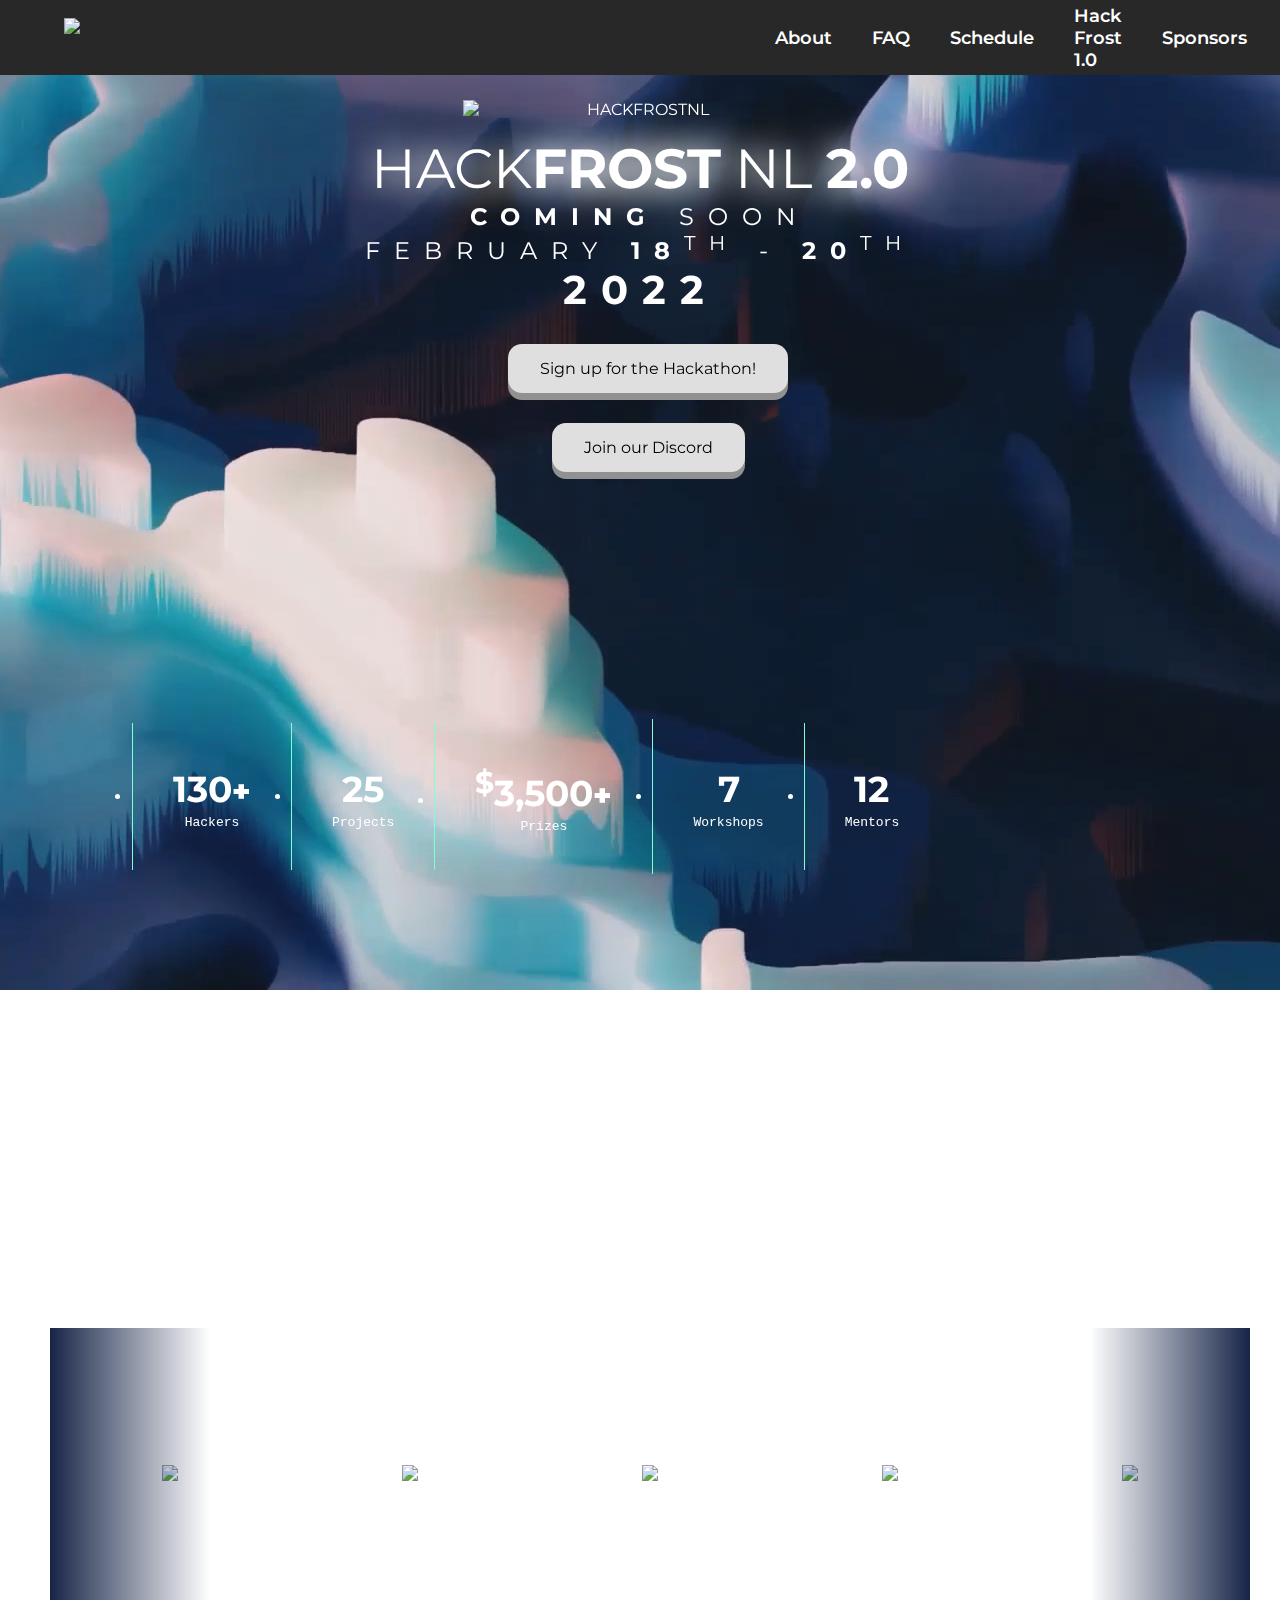
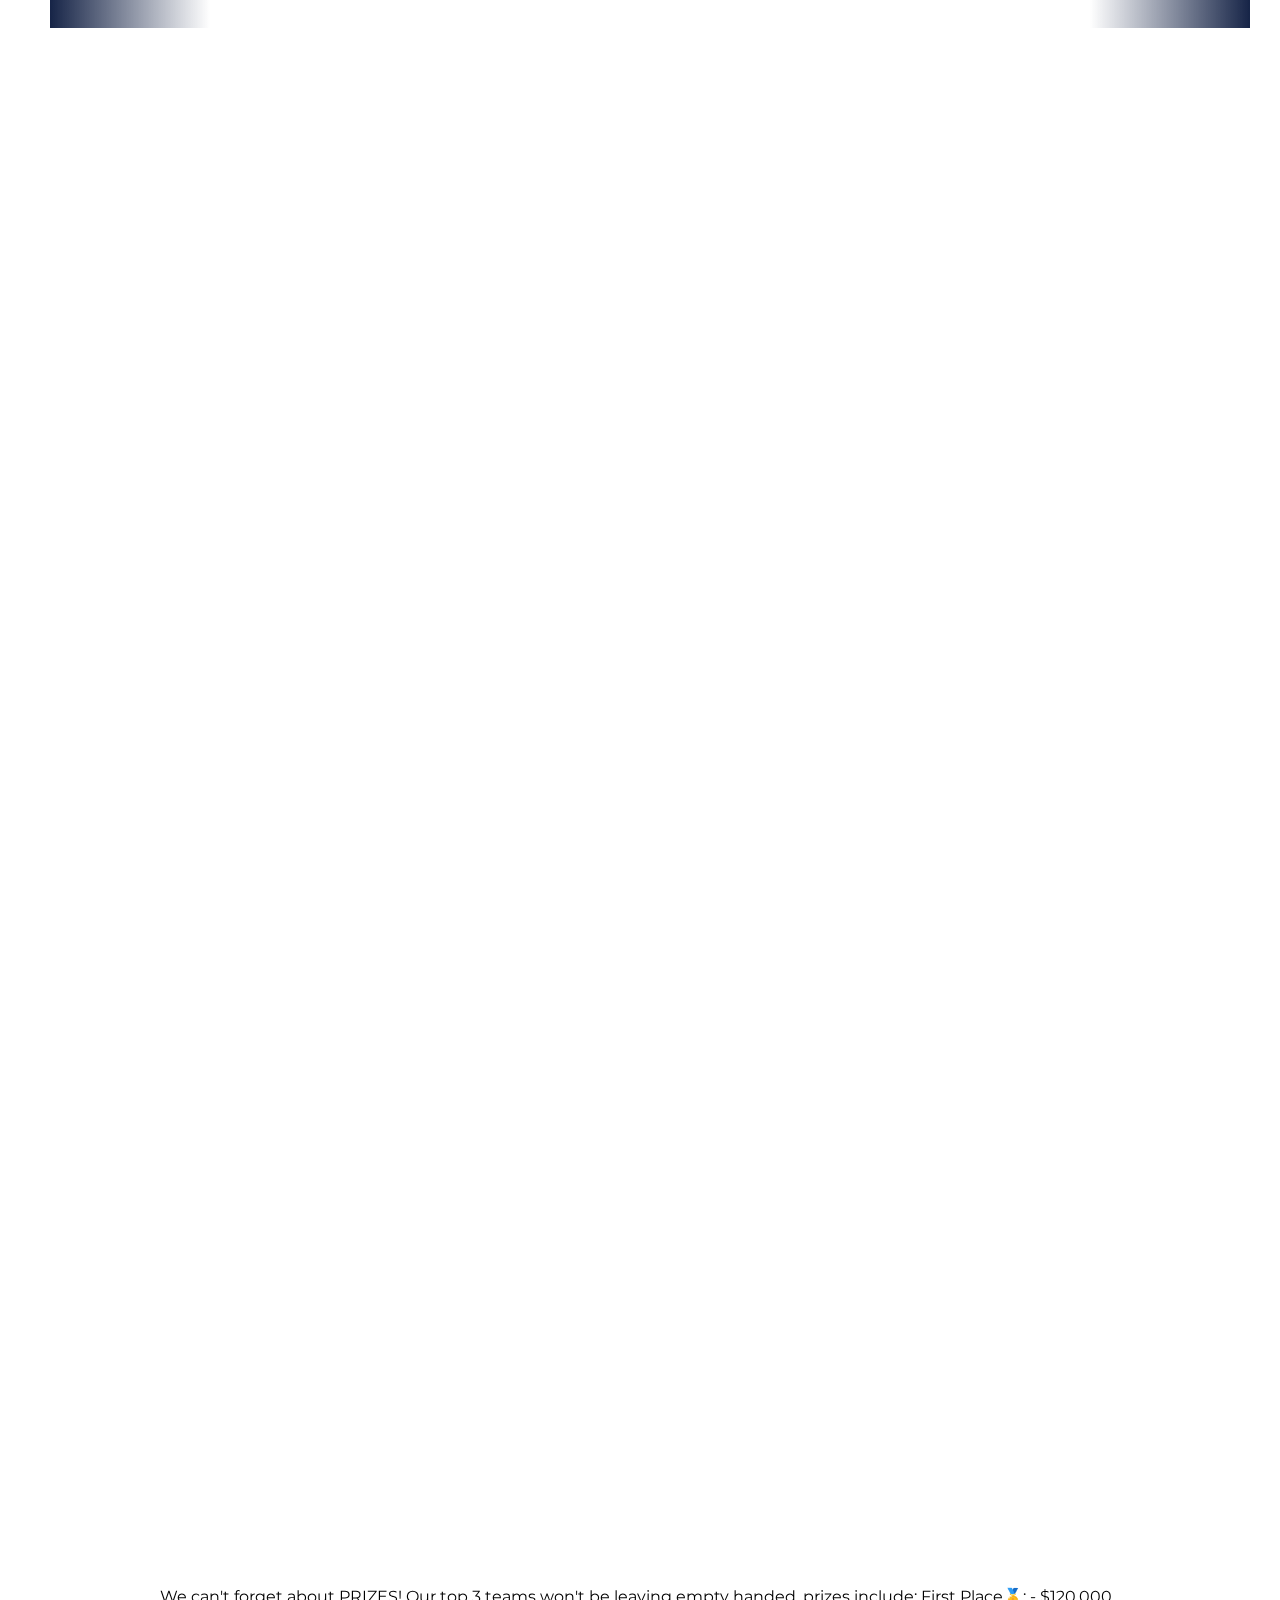
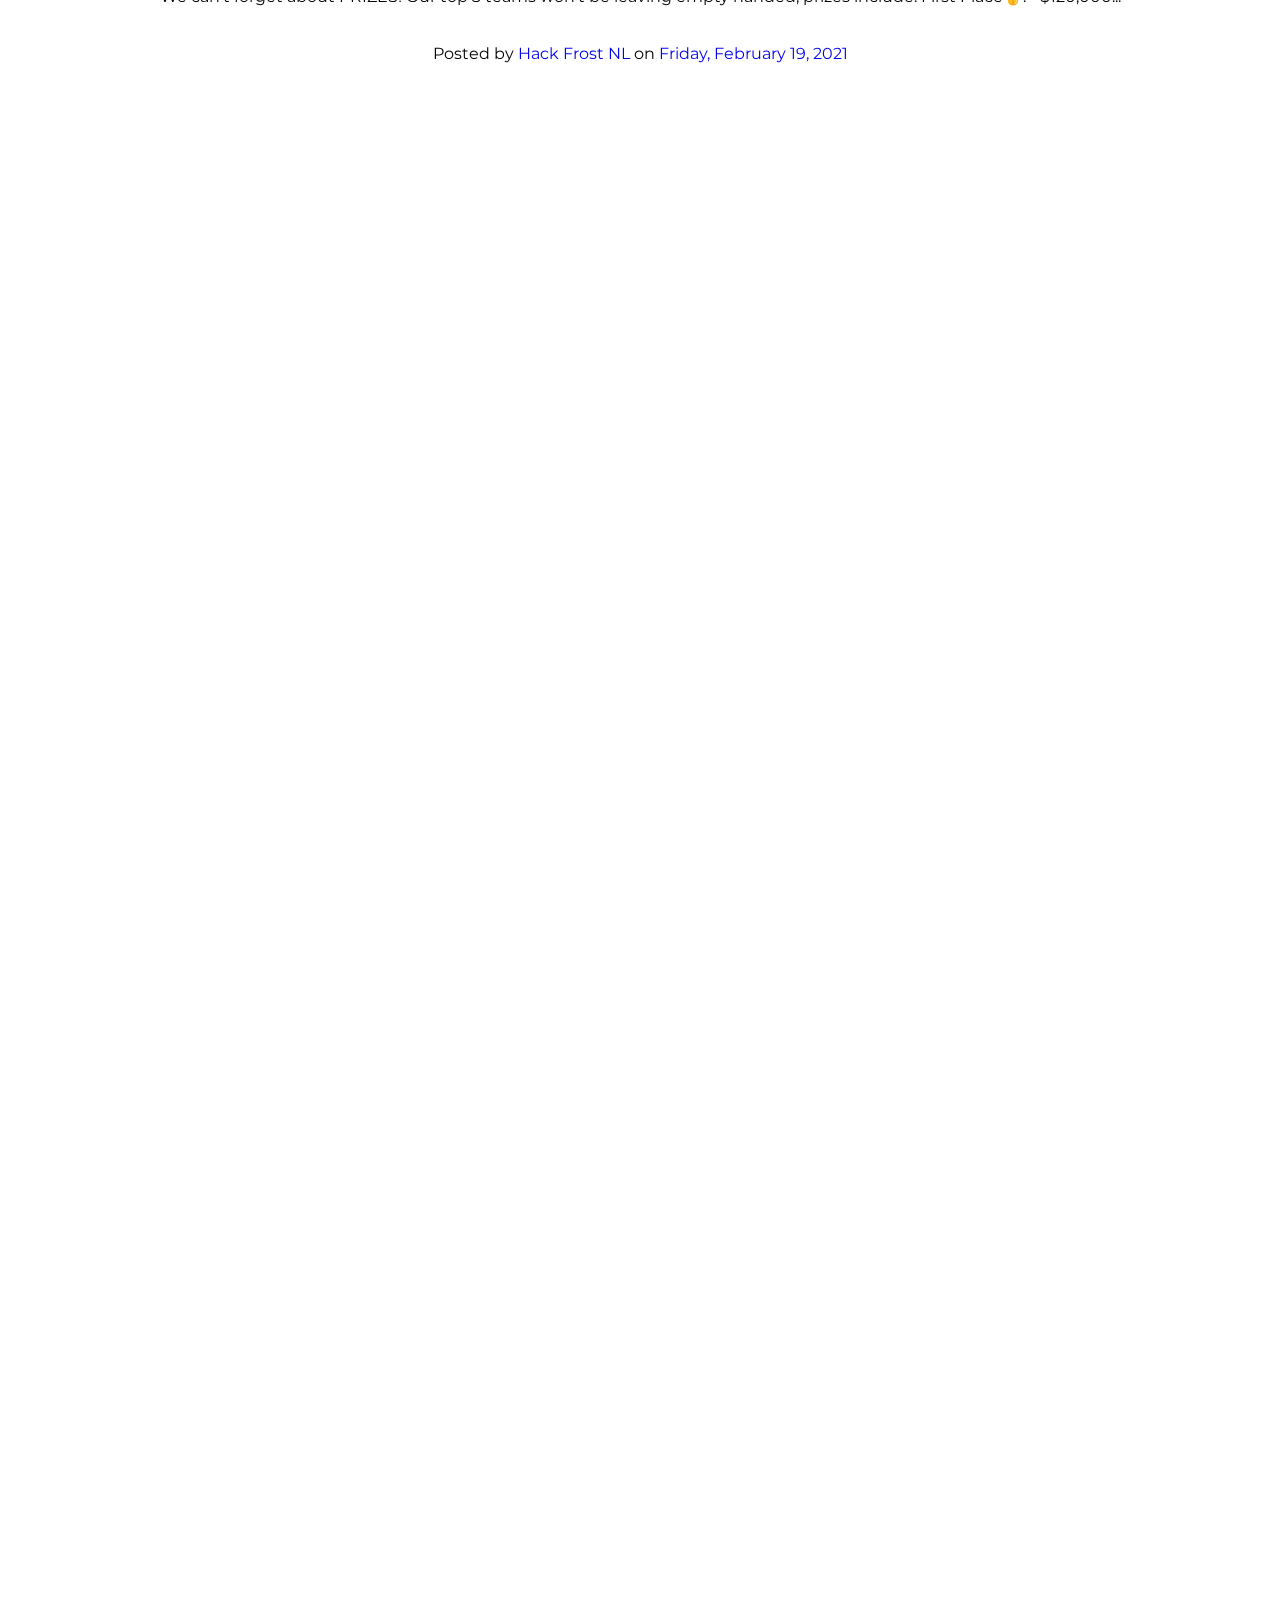
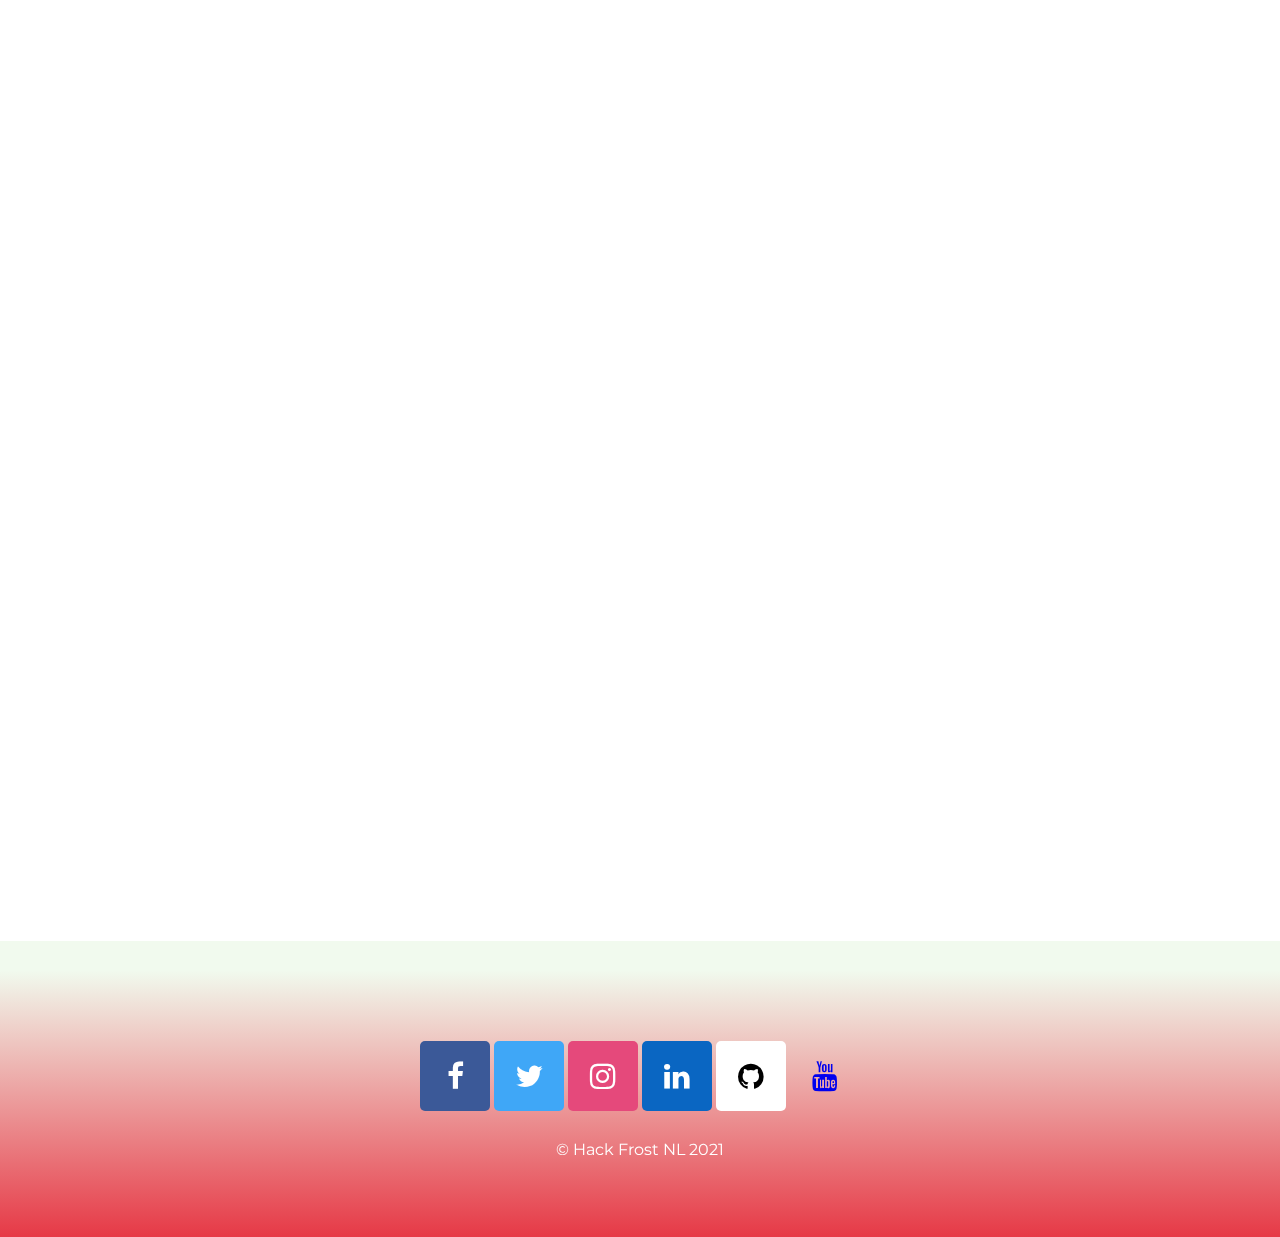
==== commit 3b698a04: "Removed old partners and updated some sizing" ====
--- a/index.html
+++ b/index.html
@@ -440,28 +440,26 @@
             </section>
 
             <!-- Sponsors -->
+            <!-- Mixed and match some of the sponsor classes to make them work for the 2022 version of the site -->
             <section class="sponsors" id="sponsors">
                 <div class="wrapper">
                     <div class="content" data-background-color="#3d2e4f">
-                        <h1 class="section-header fadeIn-scroll">Our 2021 Sponsors</h1>
+                        <h1 class="section-header fadeIn-scroll">Our 2022 Sponsors</h1>
 
                         <div>
                             <h2 class="fadeIn-scroll" id="diamondSponsor">╼═══ Diamond Sponsor ═══╾</h2>
                             <h2 class="fadeIn-scroll" id="diamondSponsor-m">Diamond Sponsor</h2>
                             <div class="row fadeIn-scroll">
-                                <a href="https://verafin.com/" alt="Verafin Inc.">
-                                    <img class="diamond-sponsor" src="assets/img/verafin.png">
+                                    <a href="https://verafin.com/" alt="Verafin Inc.">
+                                        <img class="diamond-sponsor" src="assets/img/verafin.png" style="height: auto; width: 1000px;" >
+                                    </a>
+                                </div>
+                                <div class="row fadeIn-scroll">
+                                    <div class="column">
+                                <a href="https://www.vision33.com/" alt="Vision 33">
+                                    <img class="diamond-sponsor" src="assets/img/vision33.png" style="height: 400px; width: auto;" >
                                 </a>
-                            </div>
-                            <div class="row fadeIn-scroll">
-                                <a href="https://bounceinnovation.ca/" alt="Bounce Health Innovation">
-                                    <img class="diamond-sponsor" src="assets/img/bounce.png" alt="Bounce Health Innovation">
-                                </a>
-                            </div>
-                            <div class="row fadeIn-scroll">
-                                <a href="https://www.mun.ca/engineering/" alt="Faculty of Engineering and Applied Sciences">
-                                    <img class="diamond-sponsor" src="assets/img/Engr_Cntr_temp.png">
-                                </a>
+                                </div>
                             </div>
                         </div>
 
@@ -470,47 +468,55 @@
                             <h2 class="fadeIn-scroll" id="goldSponsor-m">Gold Sponsor</h2>
                             <div class="row fadeIn-scroll">
                                 <div class="column">
-                                    <a href="https://www.ieeecanadianfoundation.org/EN/index.php" alt="IEEE Canadian Foundation">
-                                        <img class="gold-sponsor" src="assets/img/ieee_cf_logo.png">
-                                    </a>
-                                </div>
-                                <div class="column">
-                                    <a href="https://www.sequencebio.com/" alt="Sequence Bio">
-                                        <img class="gold-sponsor" src="assets/img/sequencebio.png">
-                                    </a>
-                                </div>
-                            </div>
-                            <div class="row fadeIn-scroll">
-                                <div class="column">
-                                    <a href="https://mce.mun.ca/" alt="MUN MCE">
-                                        <img class="gold-sponsor" src="assets/img/mun-ent.png" style="height: 150px; width: auto;">
-                                    </a>
-                                </div>
-                                <div class="column">
-                                    <a href="https://www.vision33.com/" alt="Sequence Bio">
-                                        <img class="gold-sponsor" src="assets/img/vision33.png" style="height: 150px; width: auto;">
-                                    </a>
-                                </div>
-                            </div>
-                        </div>
-                        
+                                    <a href="https://bounceinnovation.ca/" alt="Bounce Health Innovation">
+                                        <img class="gold-sponsor" src="assets/img/bounce.png" style="height: 250px; width: auto;">
+                                    </a>
+                                </div>
+                                <div class="column">
+                                    <a href="https://www.colabsoftware.com/" alt="COLAB">
+                                        <img class="gold-sponsor" src="assets/img/colab.png" style="height: auto; width: 600px;">
+                                    </a>
+                                </div>
+
+                            </div>
+                        </div>
                         <div>
                             <h2 class="fadeIn-scroll" id="silverSponsor">╼═══ Silver Sponsor ═══╾</h2>
                             <h2 class="fadeIn-scroll" id="silverSponsor-m">Silver Sponsor</h2>
                             <div class="row fadeIn-scroll">
                                 <div class="column">
-                                    <a href="https://www.colabsoftware.com/" alt="COLAB">
-                                        <img class="silver-sponsor" src="assets/img/colab.png">
-                                    </a>
-                                </div>
+                                    <a href="https://mce.mun.ca/" alt="MUN MCE">
+                                        <img class="gold-sponsor" src="assets/img/mun-ent.png" style="height: auto; width: 250px;">
+                                    </a>
+                                </div>
+
+                                <div class="column">
+                                    <a href="https://www.milkmoovement.com/" alt="Milk Moovement">
+                                        <img class="gold-sponsor" src="assets/img/milk_moovement.png" style="height: auto; width: 300px;">
+                                    </a>
+                                </div>
+                            </div>
+                            <div class="row fadeIn-scroll">
+                                <div class="column">
+                                    <a href="https://getmysa.com//" alt="Mysa">
+                                        <img class="gold-sponsor" src="assets/img/mysa.png" style="height: auto; width: 250px;">
+                                    </a>
+                                </div>
+                                <div class="column">
+                                    <a href="https://www.amazon.ca/" alt="Amazon">
+                                        <img class="gold-sponsor" src="assets/img/amazon.png" style="height: auto; width: 300px;">
+                                    </a>
+                                </div>
+                            </div>
+                        </div>
+                        
+                        <div>
+                            <h2 class="fadeIn-scroll" id="silverSponsor">╼═══ Bonze Sponsor ═══╾</h2>
+                            <h2 class="fadeIn-scroll" id="silverSponsor-m">Bonze Sponsor</h2>  
+                            <div class="row fadeIn-scroll">
                                 <div class="column">
                                     <a href="https://www.pegnl.ca/" alt="PEGNL">
-                                        <img class="silver-sponsor" src="assets/img/pegnl-w.png">
-                                    </a>
-                                </div>
-                                <div class="column">
-                                    <a href="https://www.breathesuite.com/" alt="BreatheSuite">
-                                        <img class="silver-sponsor" src="assets/img/breathesuite-w.png">
+                                        <img class="diamond-sponsor" src="assets/img/pegnl-w.png"style="height: 150px; width: auto;">
                                     </a>
                                 </div>
                             </div>
@@ -518,24 +524,6 @@
 
                         <div>
                         <h1 class="section-header fadeIn-scroll" style="padding-top: 40px;">Our Partners</h1>
-                        <div>
-                            <div class="row fadeIn-scroll">
-                                <div class="column">
-                                    <a href="https://www.technl.ca/" alt="Tech NL">
-                                        <img class="silver-sponsor" src="assets/img/technl_w.svg">
-                                    </a>
-                                </div>
-                                <div class="column">
-                                    <a href="https://www.brilliantlabs.ca/" alt="Brilliant Labs">
-                                        <img class="silver-sponsor" src="assets/img/blabs.png">
-                                    </a>
-                                </div>
-                                <div class="column">
-                                    <a href="https://www.mountpearl.ca/" alt="Mount Pearl">
-                                        <img class="silver-sponsor" src="assets/img/mpearl3.png">
-                                    </a>
-                                </div>
-                            </div>
                             <div class="row fadeIn-scroll">
                                 <div class="column"></div>
                                 <div class="column">
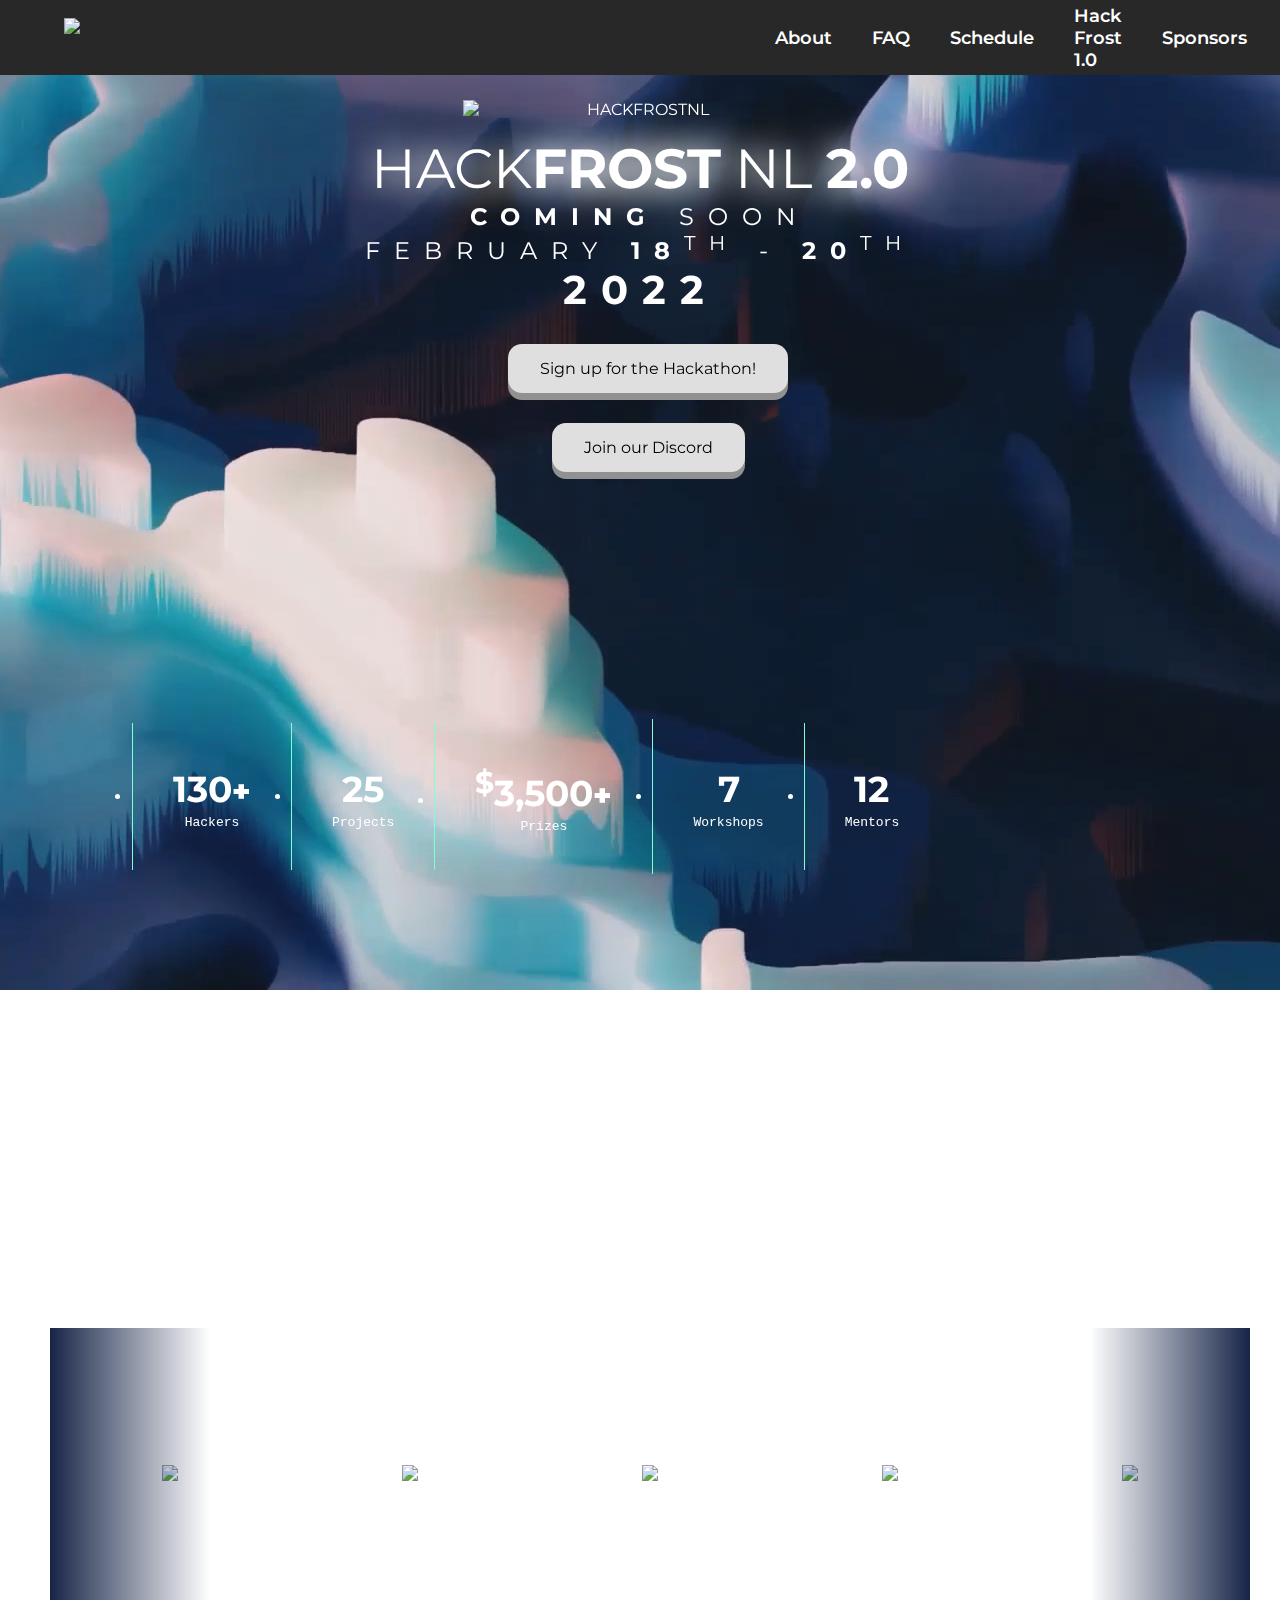
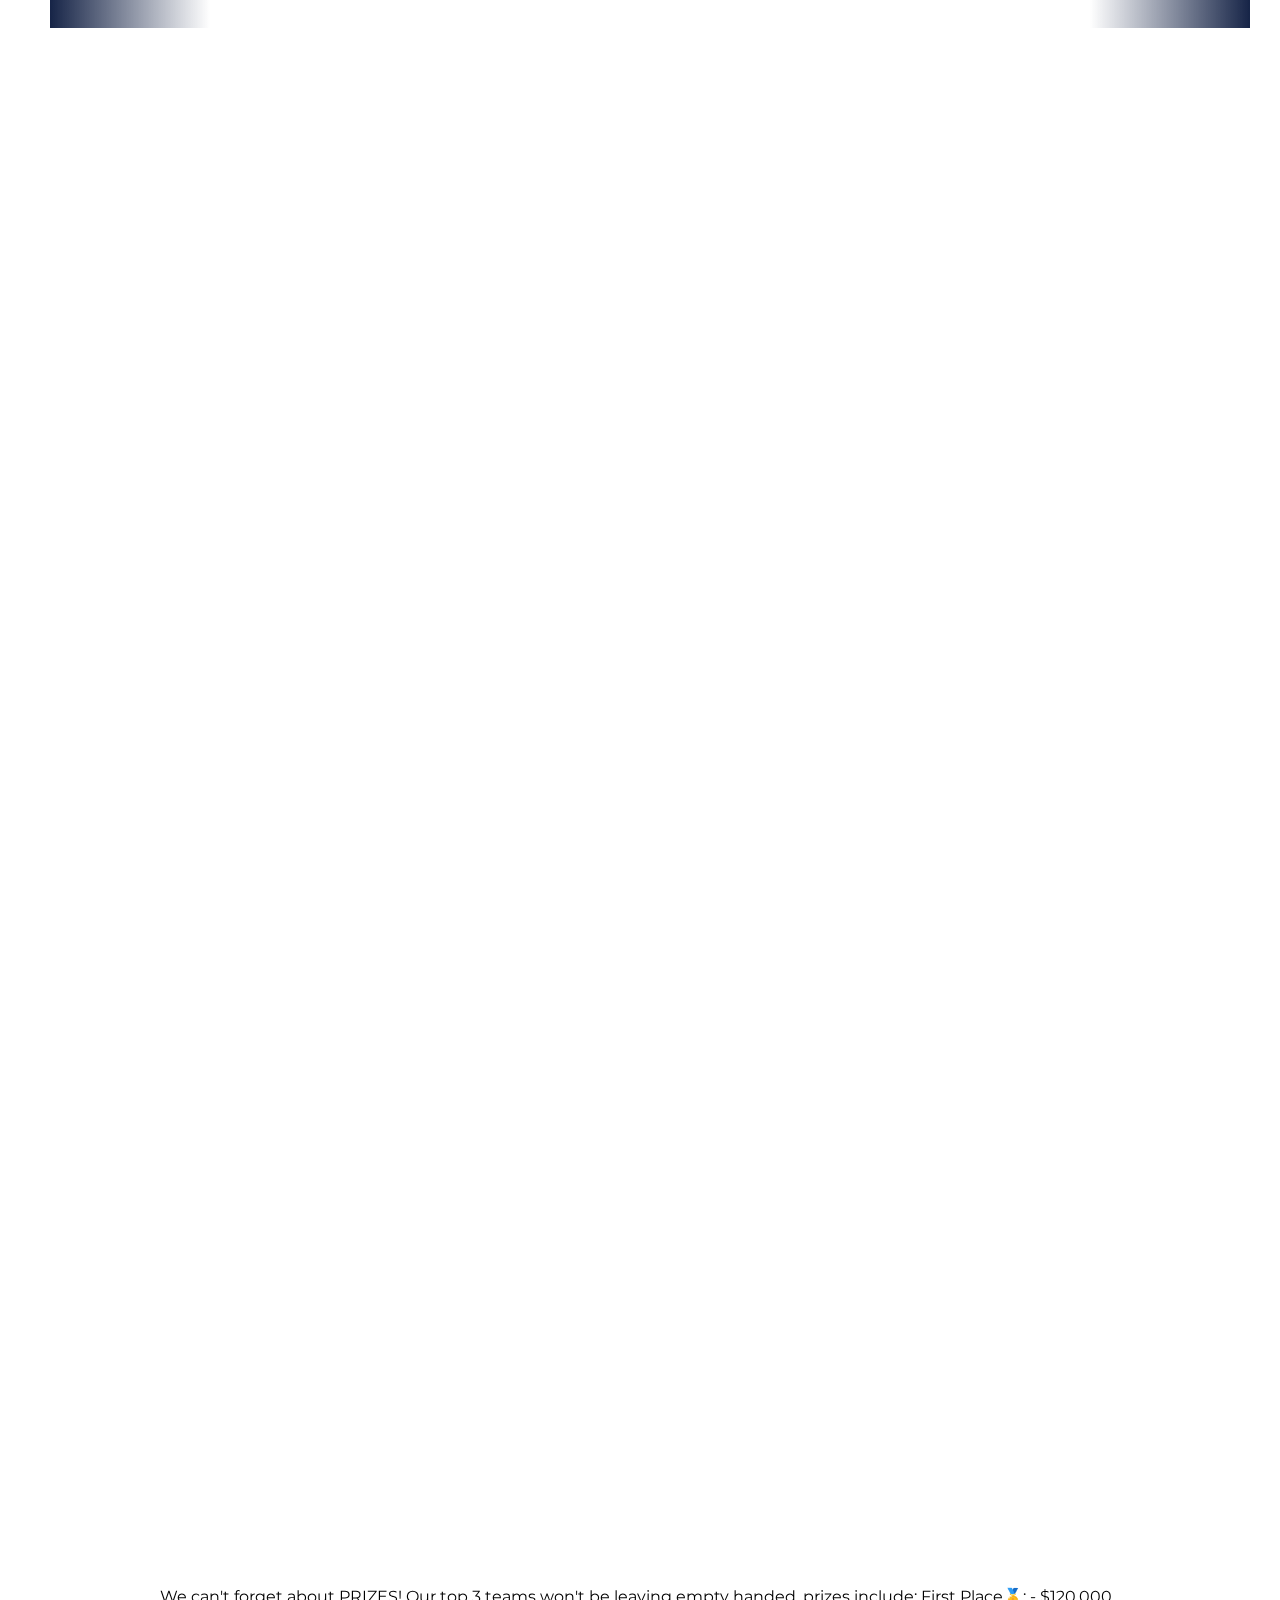
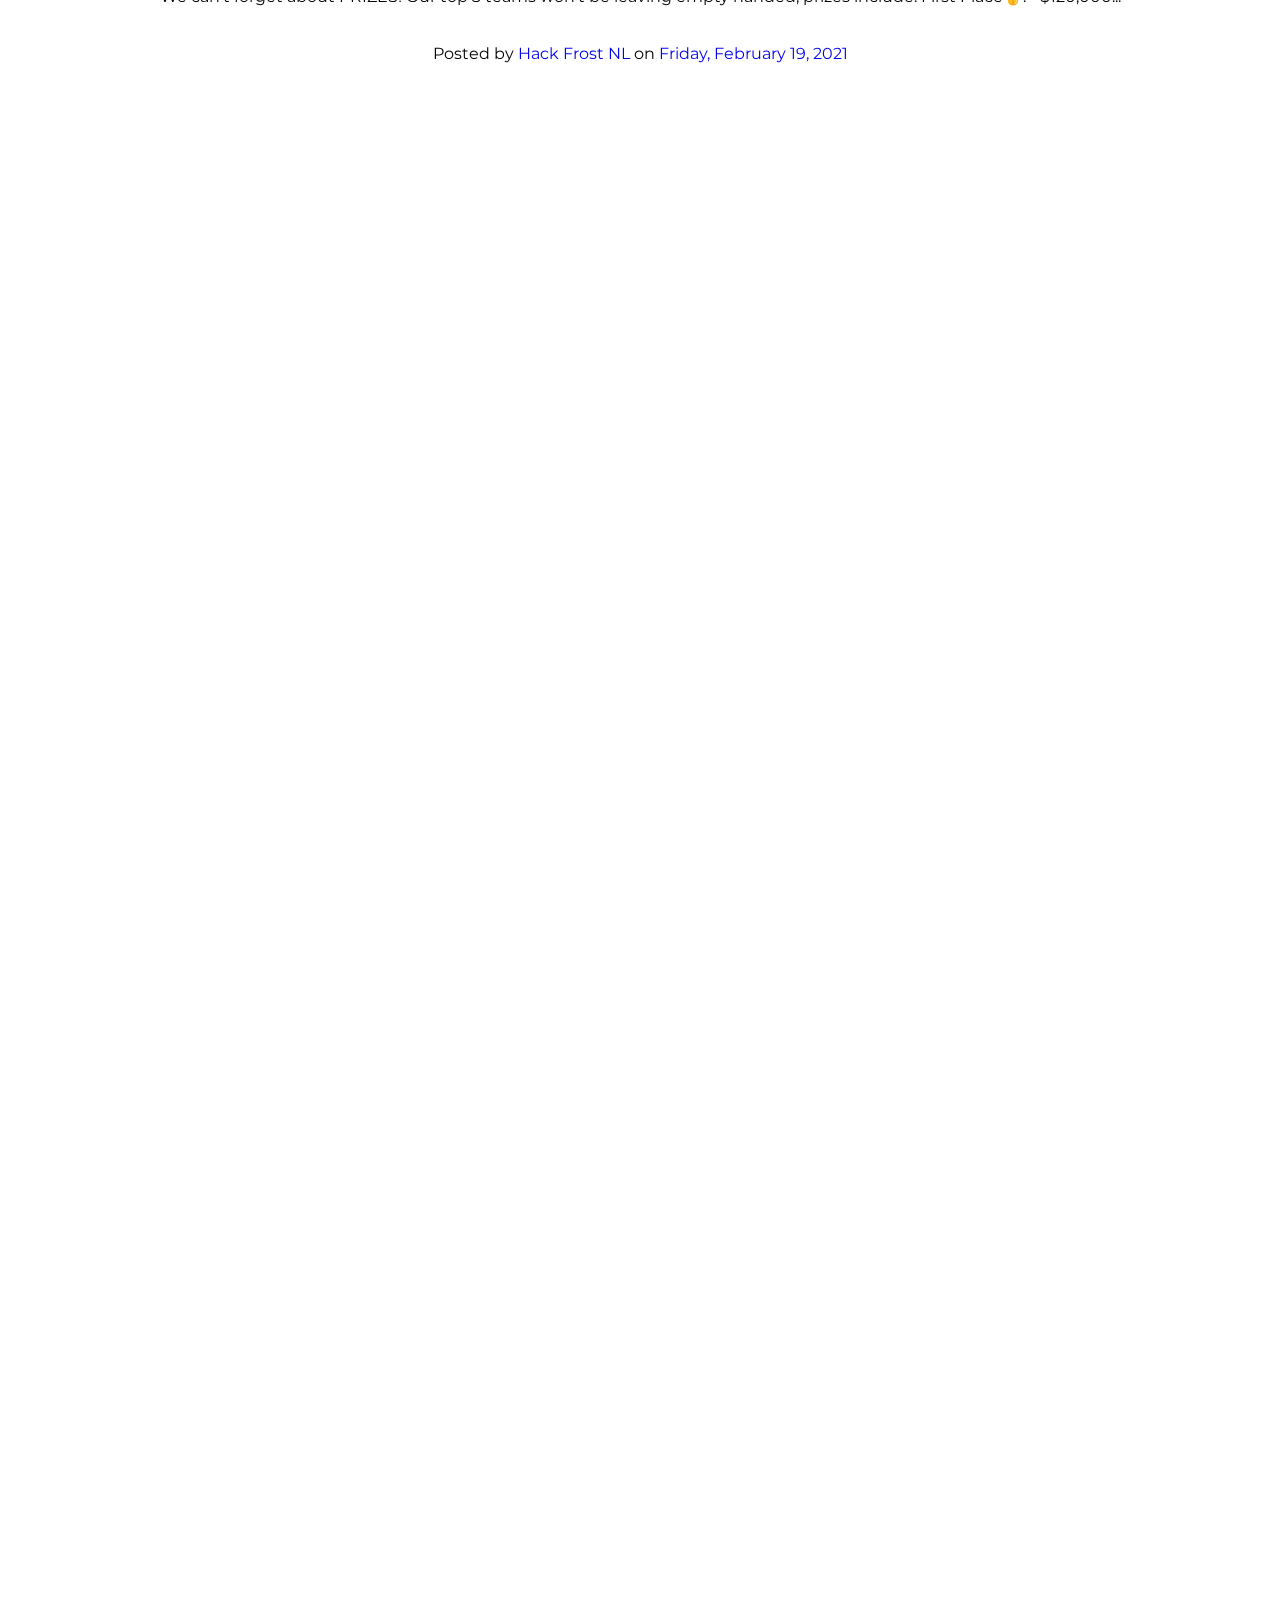
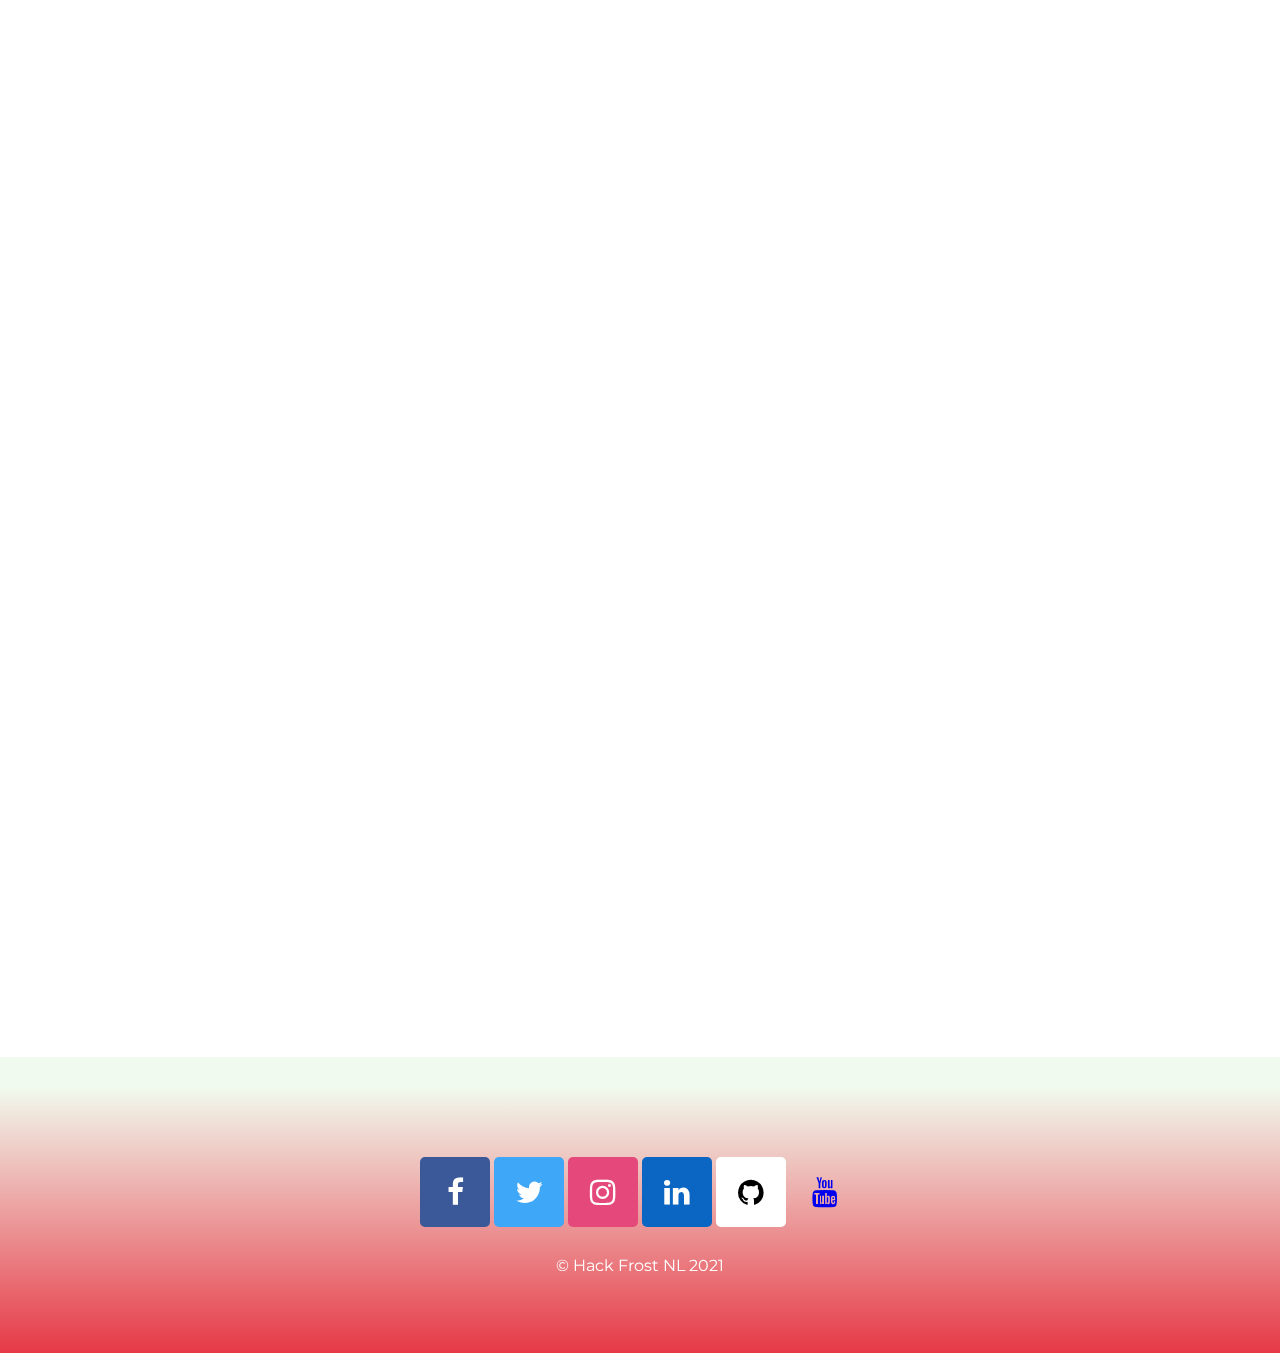
==== commit 6b61fdc6: "Merge pull request #15 from Inefy/main" ====
--- a/index.html
+++ b/index.html
@@ -324,8 +324,8 @@
                                     <p class="answer">
                                     The hackathon is open for university students, as well as high school students from Newfoundland. University students can sign up from 
                                     <a href="https://www.eventbrite.ca/e/hack-frost-nl-20-tickets-253468018667?aff=8">here</a>. 
-                                    High school students will have to go through their school to register. However, feel free to email us or reach out on 
-                                    <a href="https://discord.gg/x5drWuwTT4">Discord</a> with any questions.
+                                    High school students will have to submit a digital consent form filled out by their parents: <a href="/assets/Information For High Schools.pdf">link</a>. However, feel free to email us or reach out on 
+                                    <a href="https://discord.gg/x5drWuwTT4">Discord</a> with any questions. 
                                     </p>
                                 </div>
                             </div>
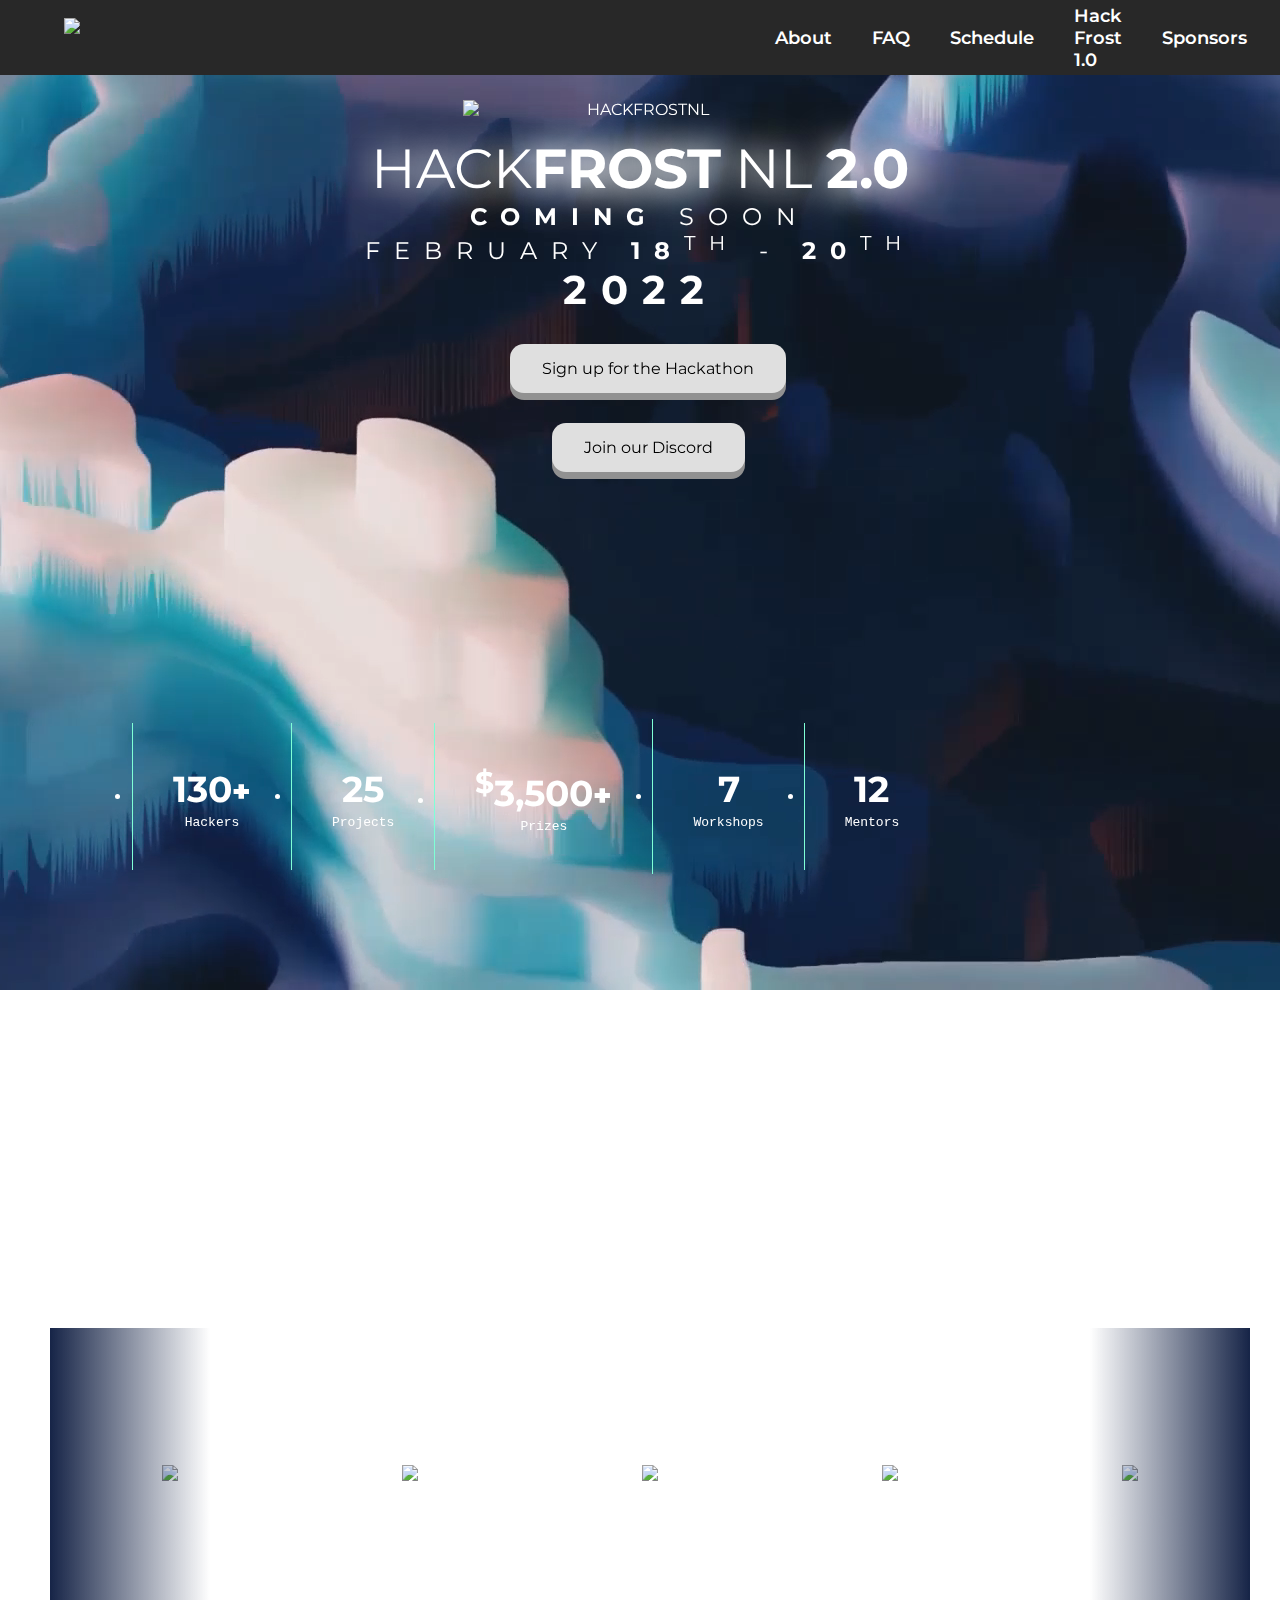
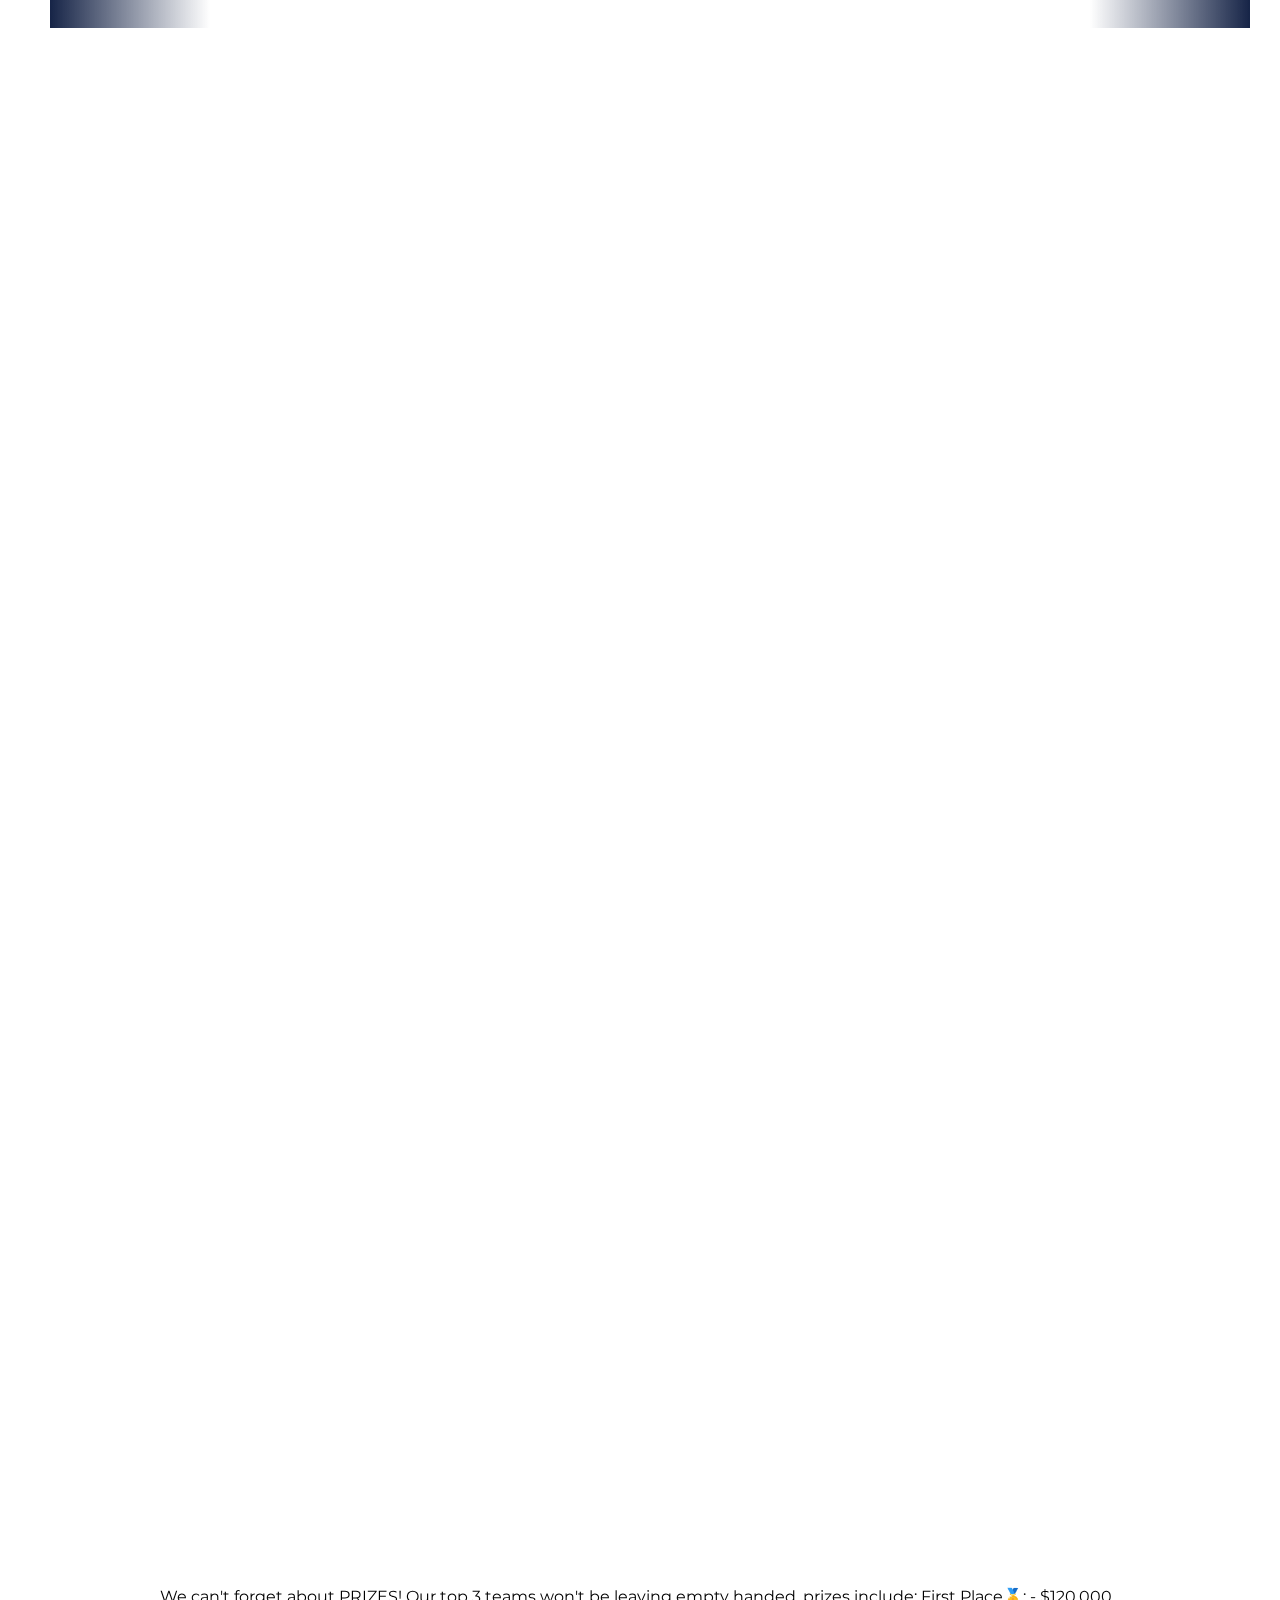
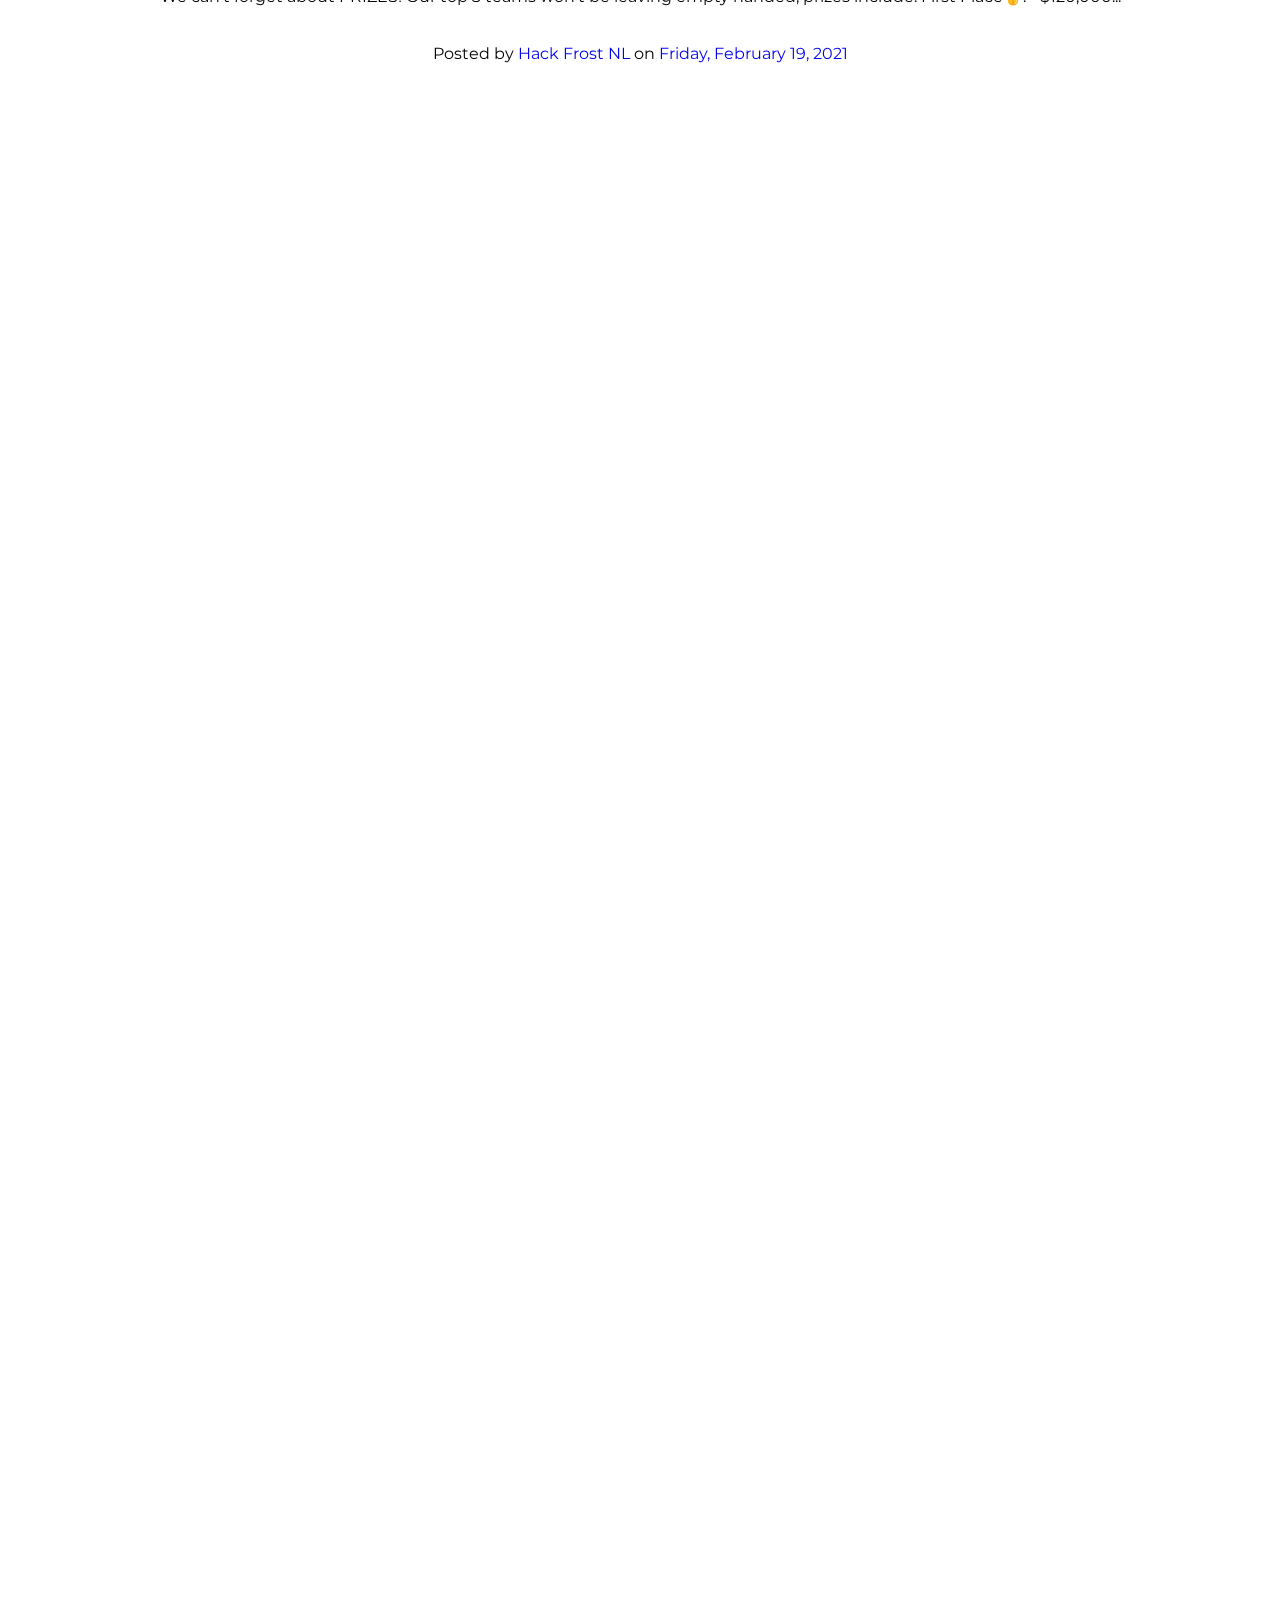
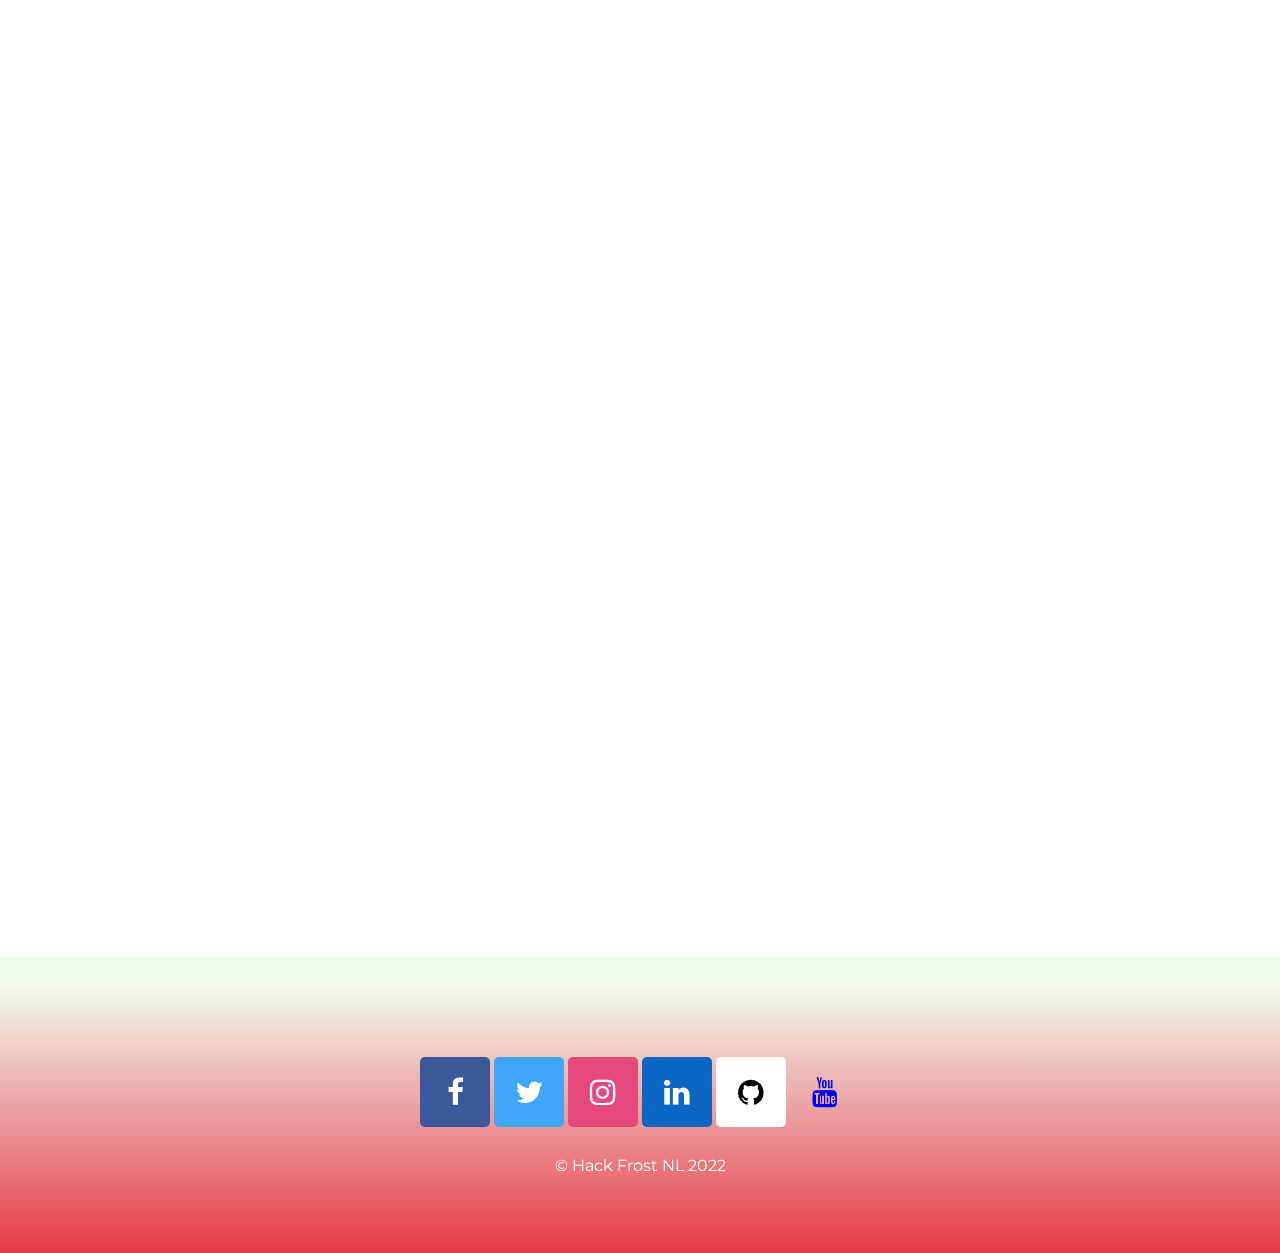
==== commit 5fa41ba5: "Updated footer from 2021 to 2022" ====
--- a/index.html
+++ b/index.html
@@ -67,7 +67,7 @@
                         </a>-->
                         &nbsp;&nbsp;&nbsp;
                         <a href="https://www.eventbrite.ca/e/hack-frost-nl-20-tickets-253468018667?aff=8">
-                            <button class="button" id="sponsor-us">Sign up for the Hackathon!</button>
+                            <button class="button" id="sponsor-us">Sign up for the Hackathon</button>
                         </a>
                     </div>
                     <div class="buttonBox">
@@ -322,11 +322,10 @@
                                 <a class="question">Who can register?</a>
                                 <div class="content">
                                     <p class="answer">
-                                    The hackathon is open for university students, as well as high school students from Newfoundland. University students can sign up from 
+                                    The hackathon is open for university students and high school students. You can sign up from 
                                     <a href="https://www.eventbrite.ca/e/hack-frost-nl-20-tickets-253468018667?aff=8">here</a>. 
-                                    High school students will have to submit a digital consent form filled out by their parents: <a href="/assets/Information For High Schools.pdf">link</a>. However, feel free to email us or reach out on 
-                                    <a href="https://discord.gg/x5drWuwTT4">Discord</a> with any questions. 
-                                    </p>
+                                    <br>
+                                    High school students will have to submit a digital consent form filled out by their parent/guardian during eventbrite registration.
                                 </div>
                             </div>
                             <div class="accordion-item fadeIn-scroll">
@@ -450,14 +449,16 @@
                             <h2 class="fadeIn-scroll" id="diamondSponsor">╼═══ Diamond Sponsor ═══╾</h2>
                             <h2 class="fadeIn-scroll" id="diamondSponsor-m">Diamond Sponsor</h2>
                             <div class="row fadeIn-scroll">
+                                <div class="column">
                                     <a href="https://verafin.com/" alt="Verafin Inc.">
-                                        <img class="diamond-sponsor" src="assets/img/verafin.png" style="height: auto; width: 1000px;" >
-                                    </a>
-                                </div>
+                                        <img class="diamond-sponsor" src="assets/img/verafin.png" style="height: auto; width: 700px;" >
+                                    </a>
+                                </div>
+                            </div>
                                 <div class="row fadeIn-scroll">
                                     <div class="column">
                                 <a href="https://www.vision33.com/" alt="Vision 33">
-                                    <img class="diamond-sponsor" src="assets/img/vision33.png" style="height: 400px; width: auto;" >
+                                    <img class="diamond-sponsor" src="assets/img/vision33.png" style="height: 300px; width: auto;" >
                                 </a>
                                 </div>
                             </div>
@@ -556,7 +557,7 @@
                     <a href="https://github.com/HackFrostNL"><i class="fa fa-github"></i></a>
                     <a href="https://www.youtube.com/channel/UCTbP245TTeFp3M-ODShyH4A"><i class="fa fa-youtube"></i></a>
 
-                <p>© Hack Frost NL 2021</p>
+                <p>© Hack Frost NL 2022</p>
                 </div>
             </div>
         </section>
